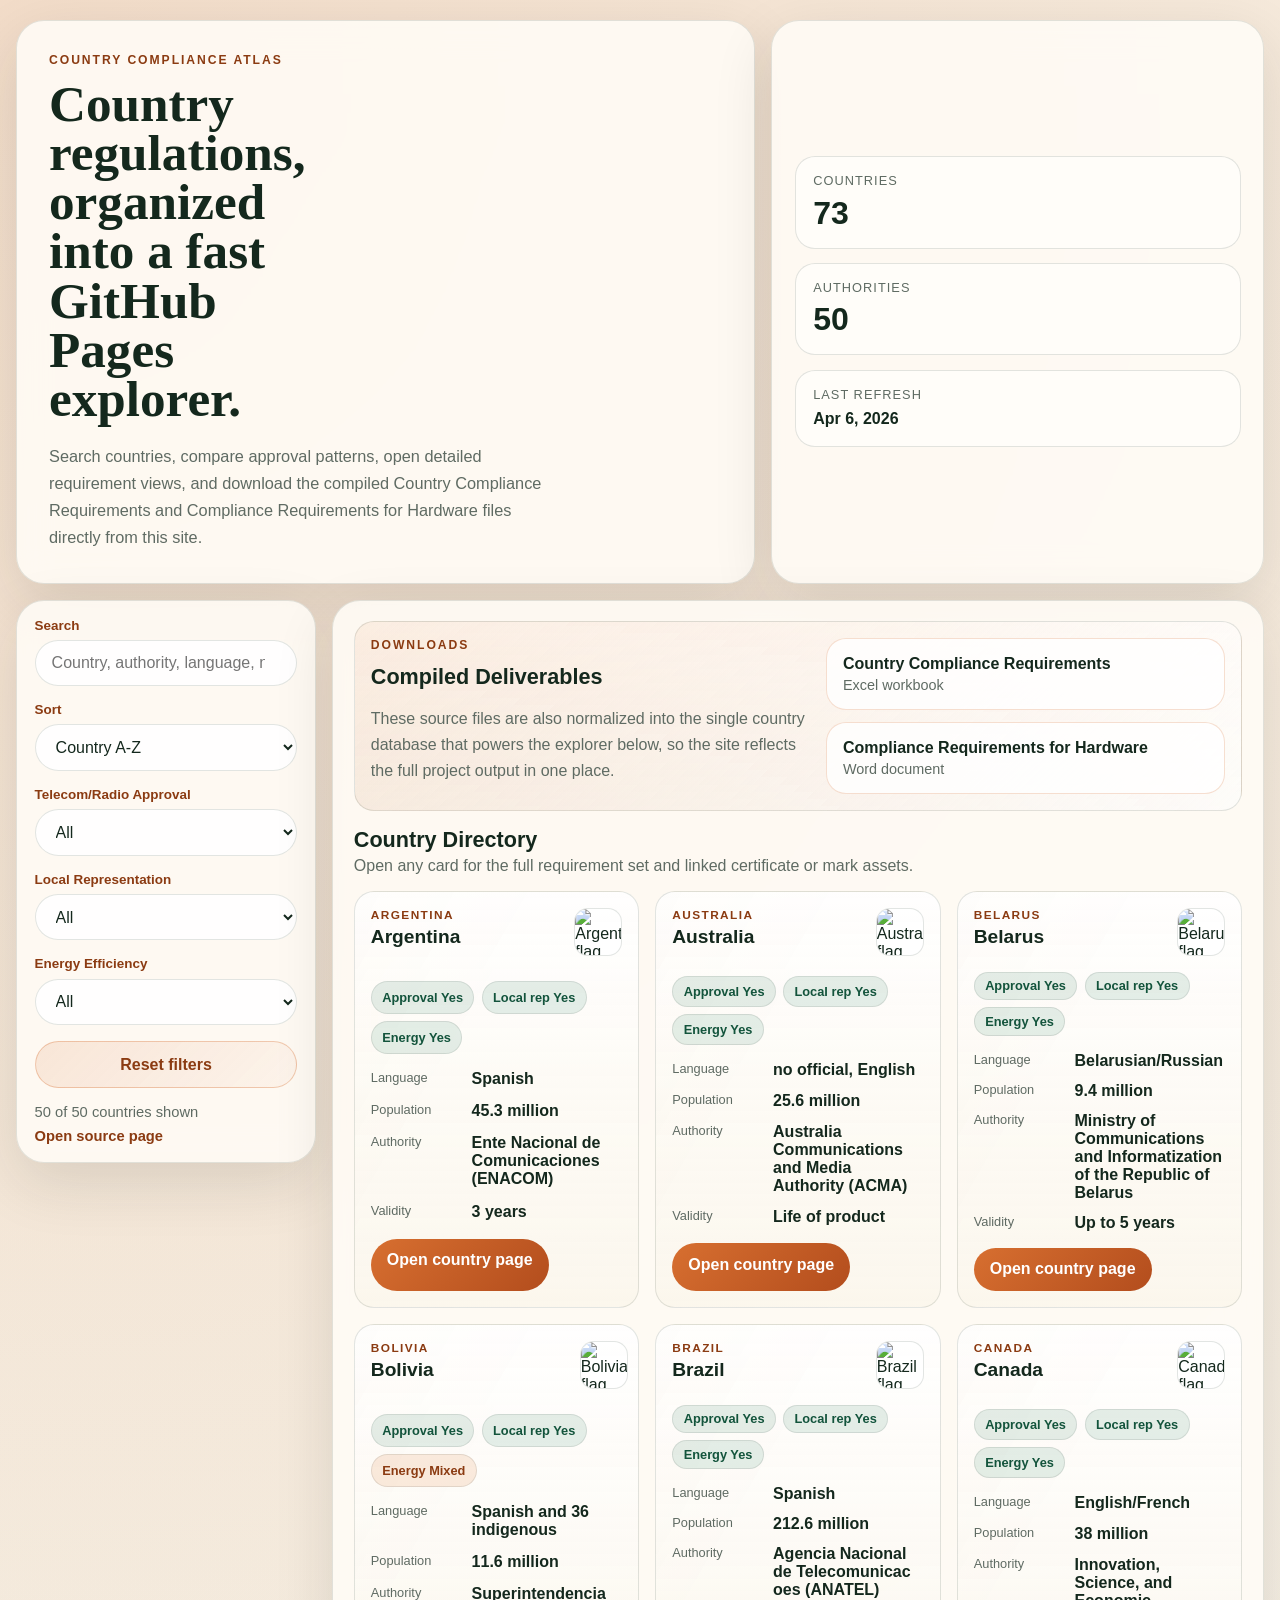
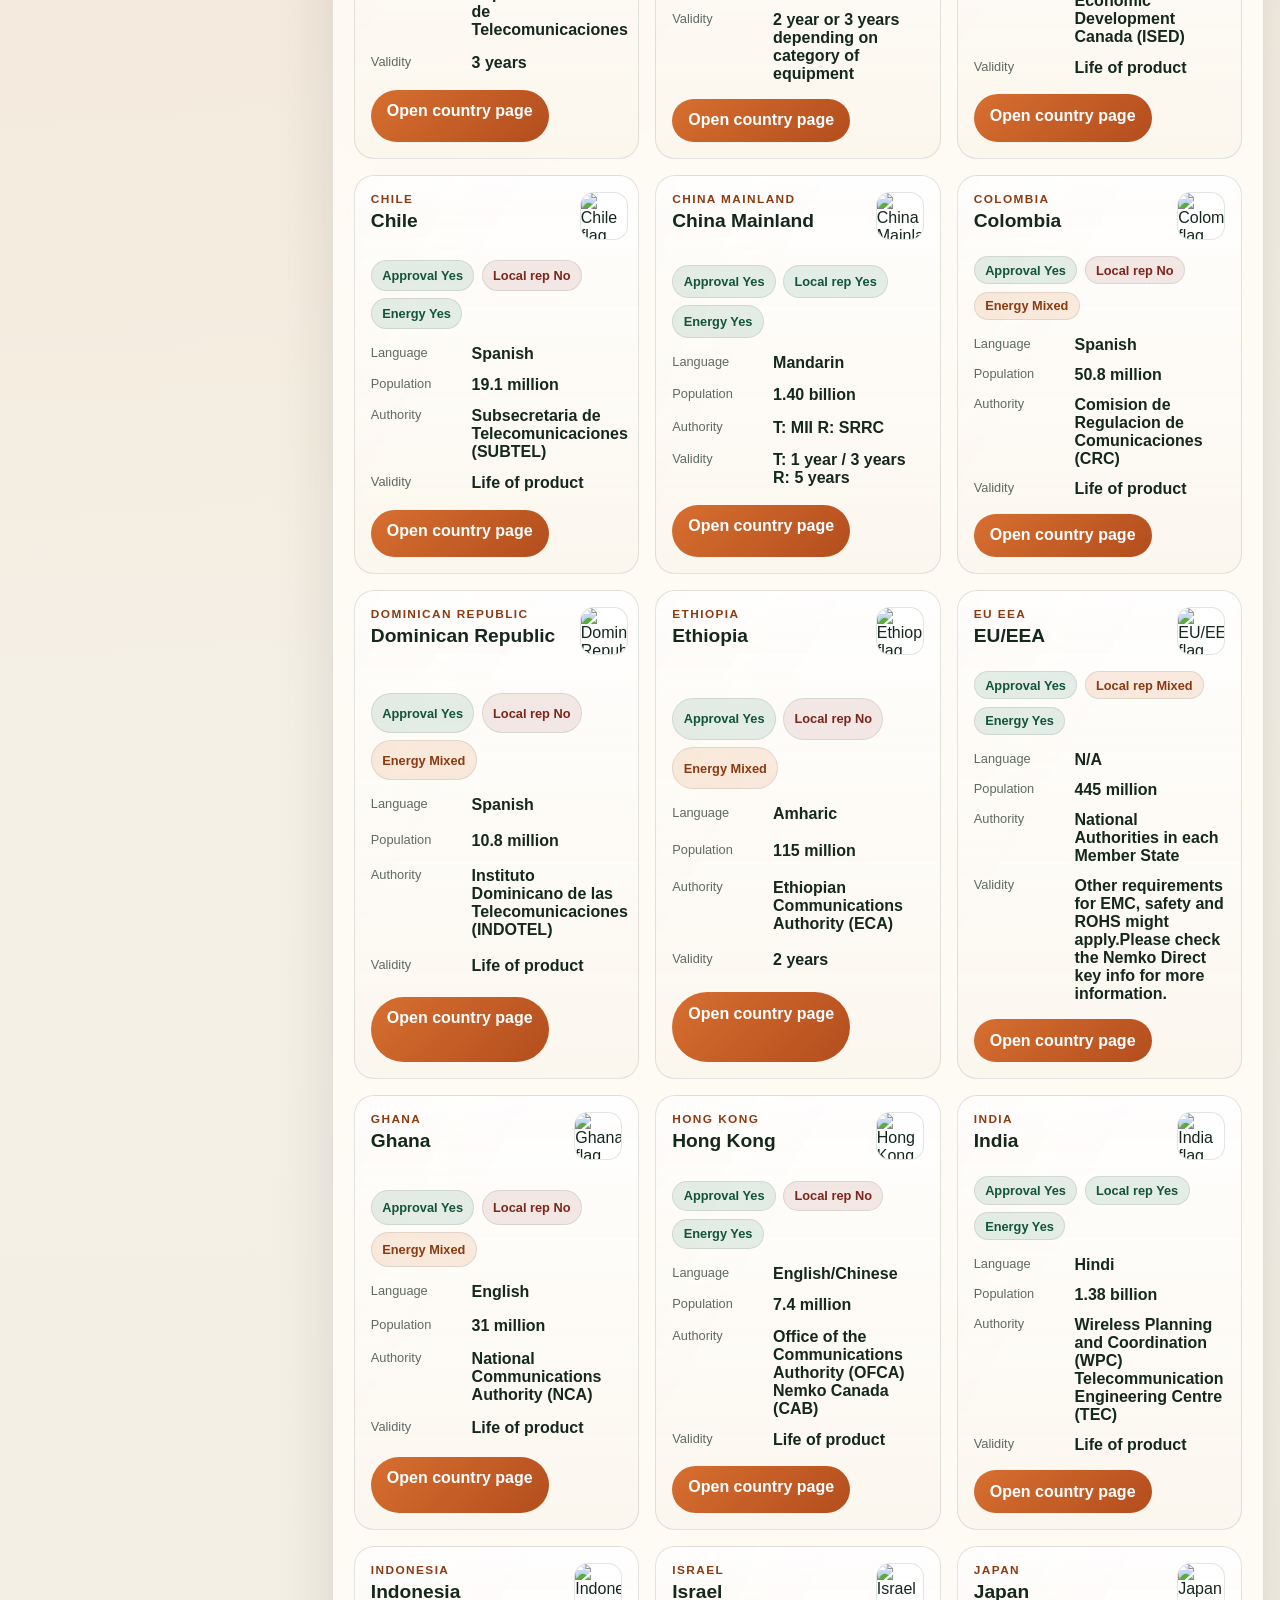
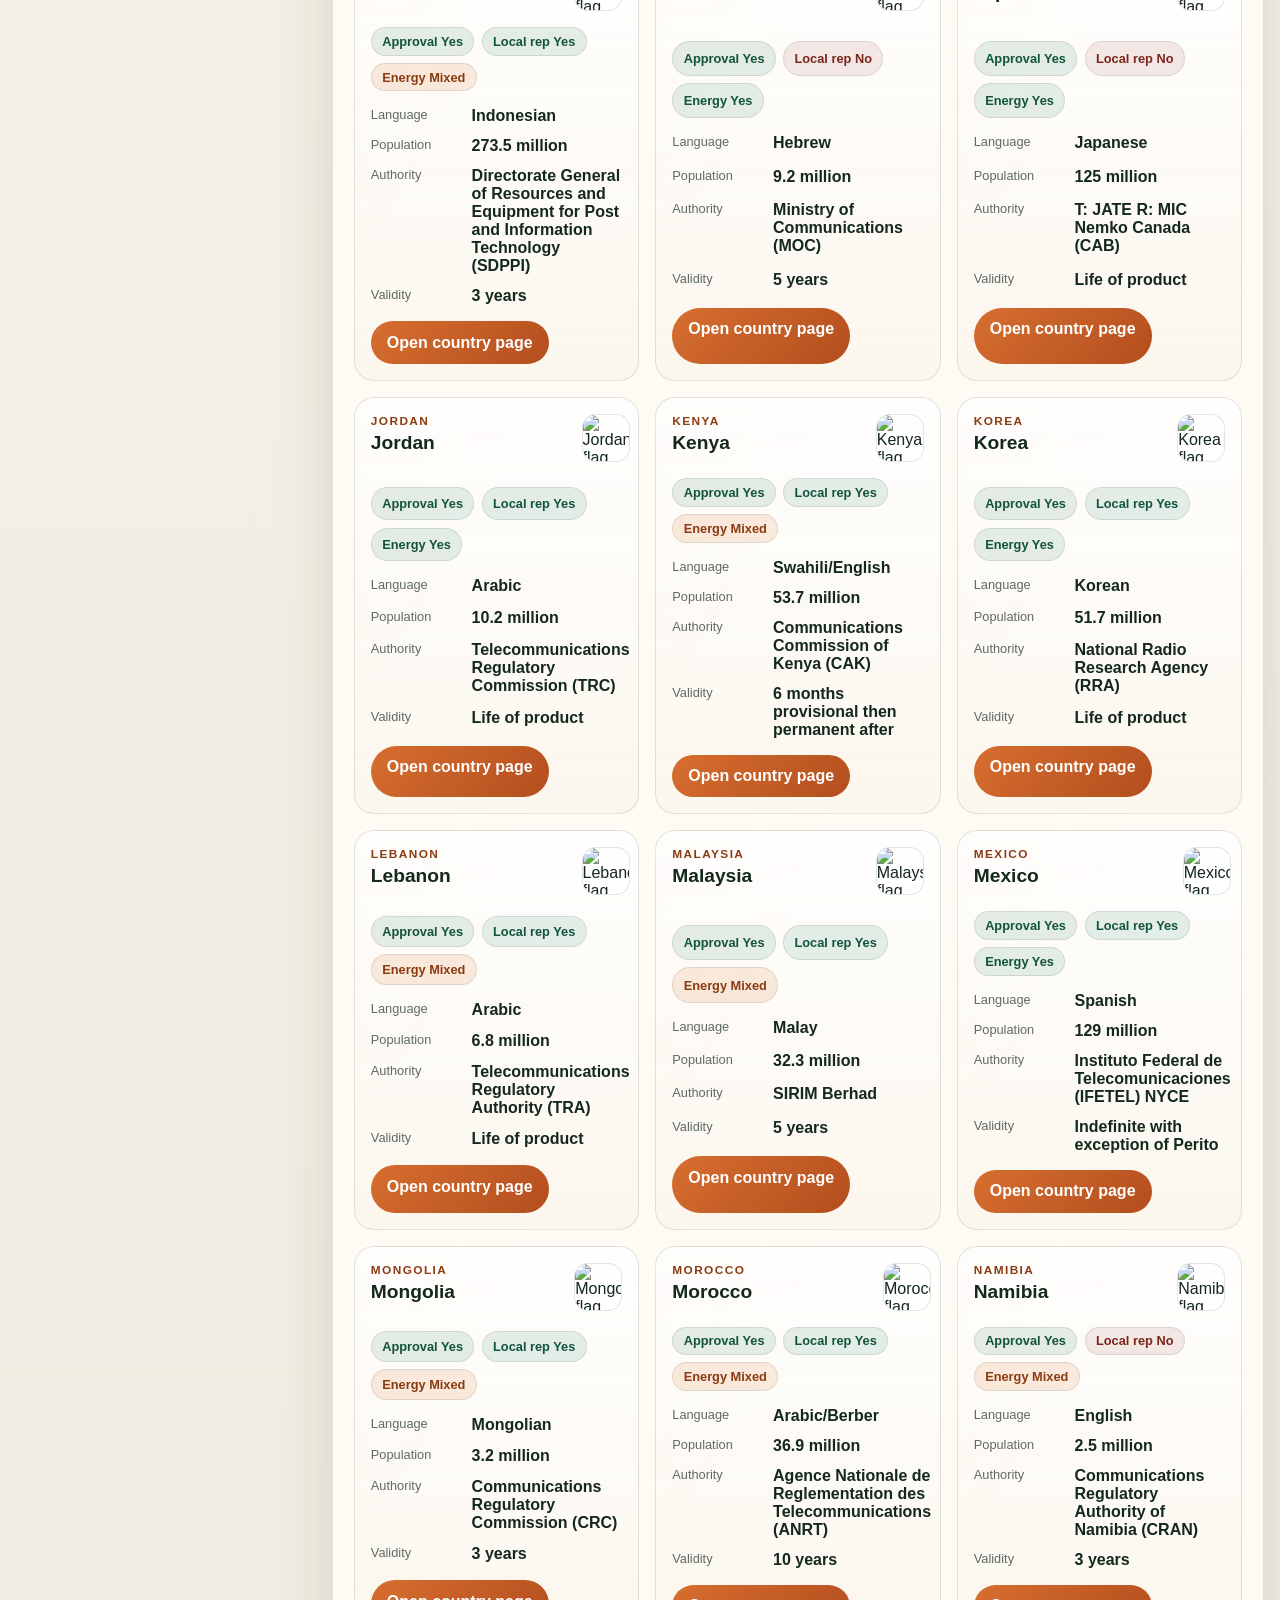
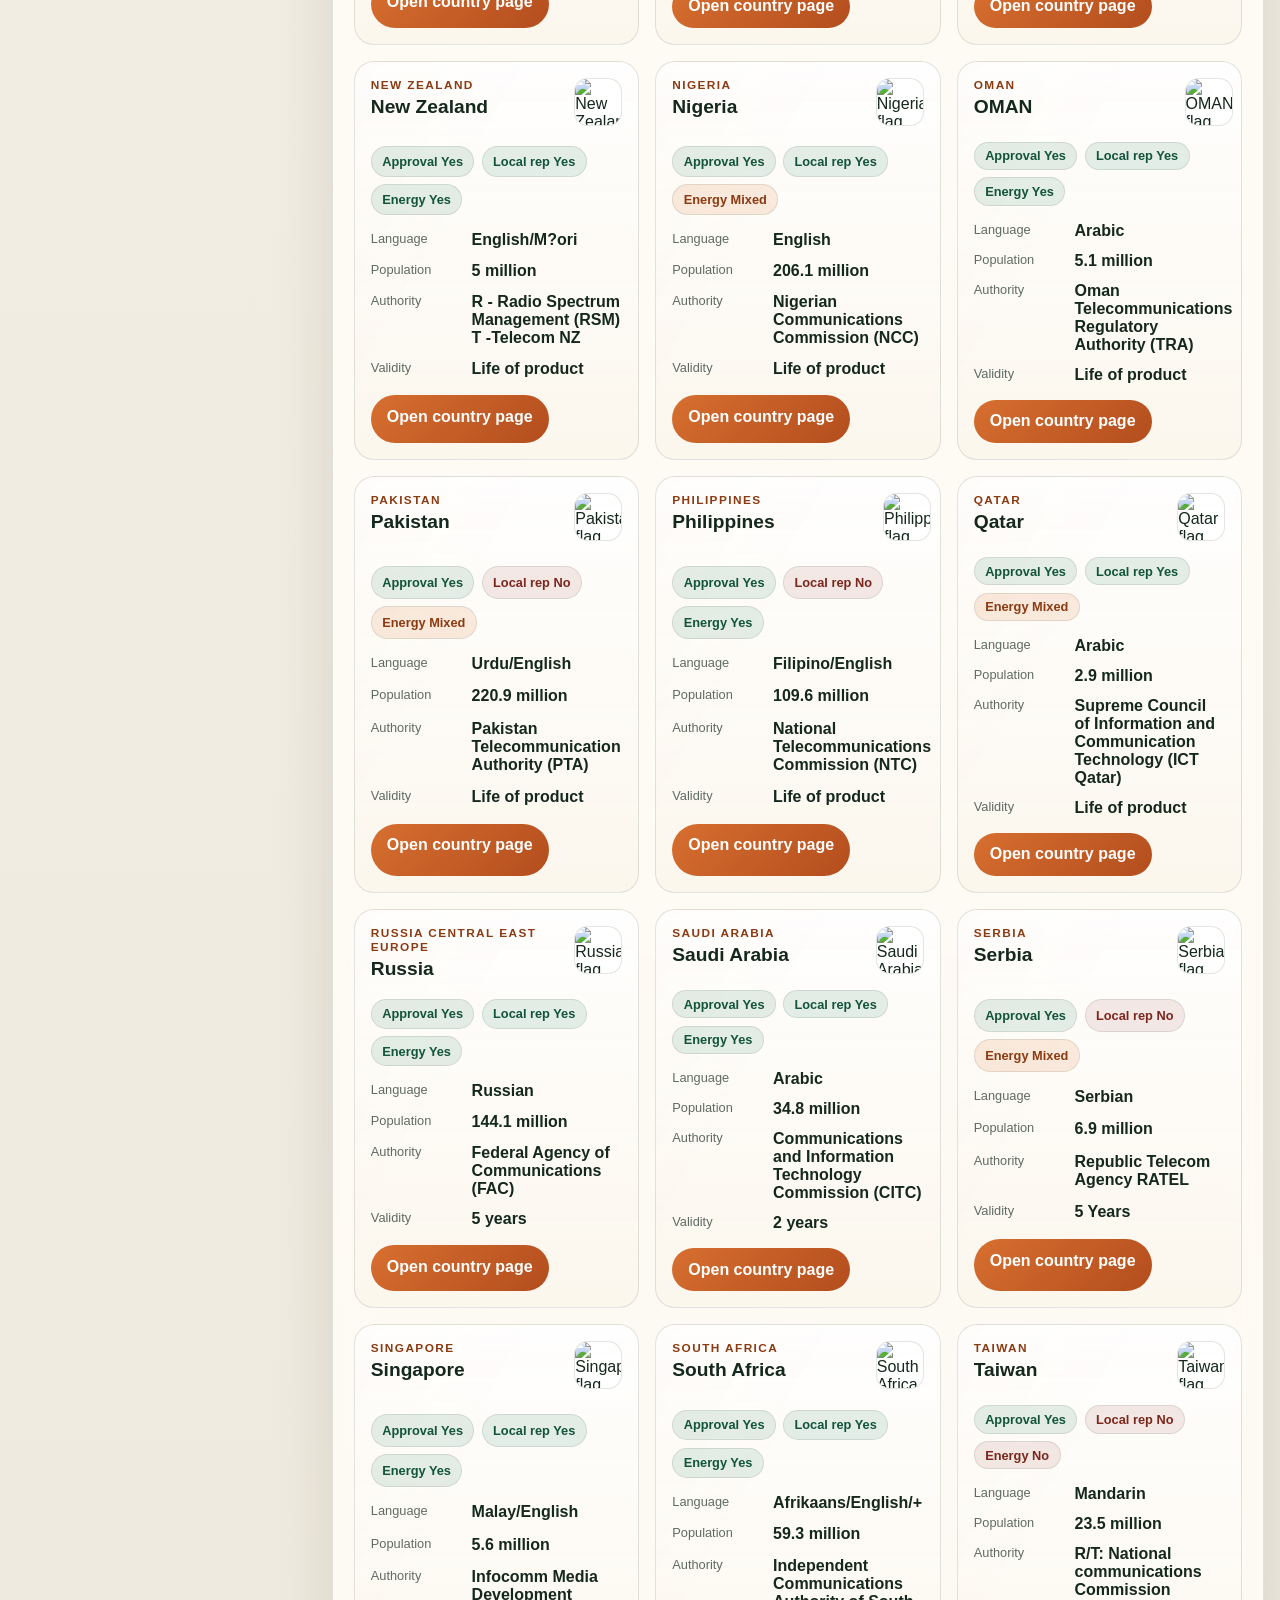
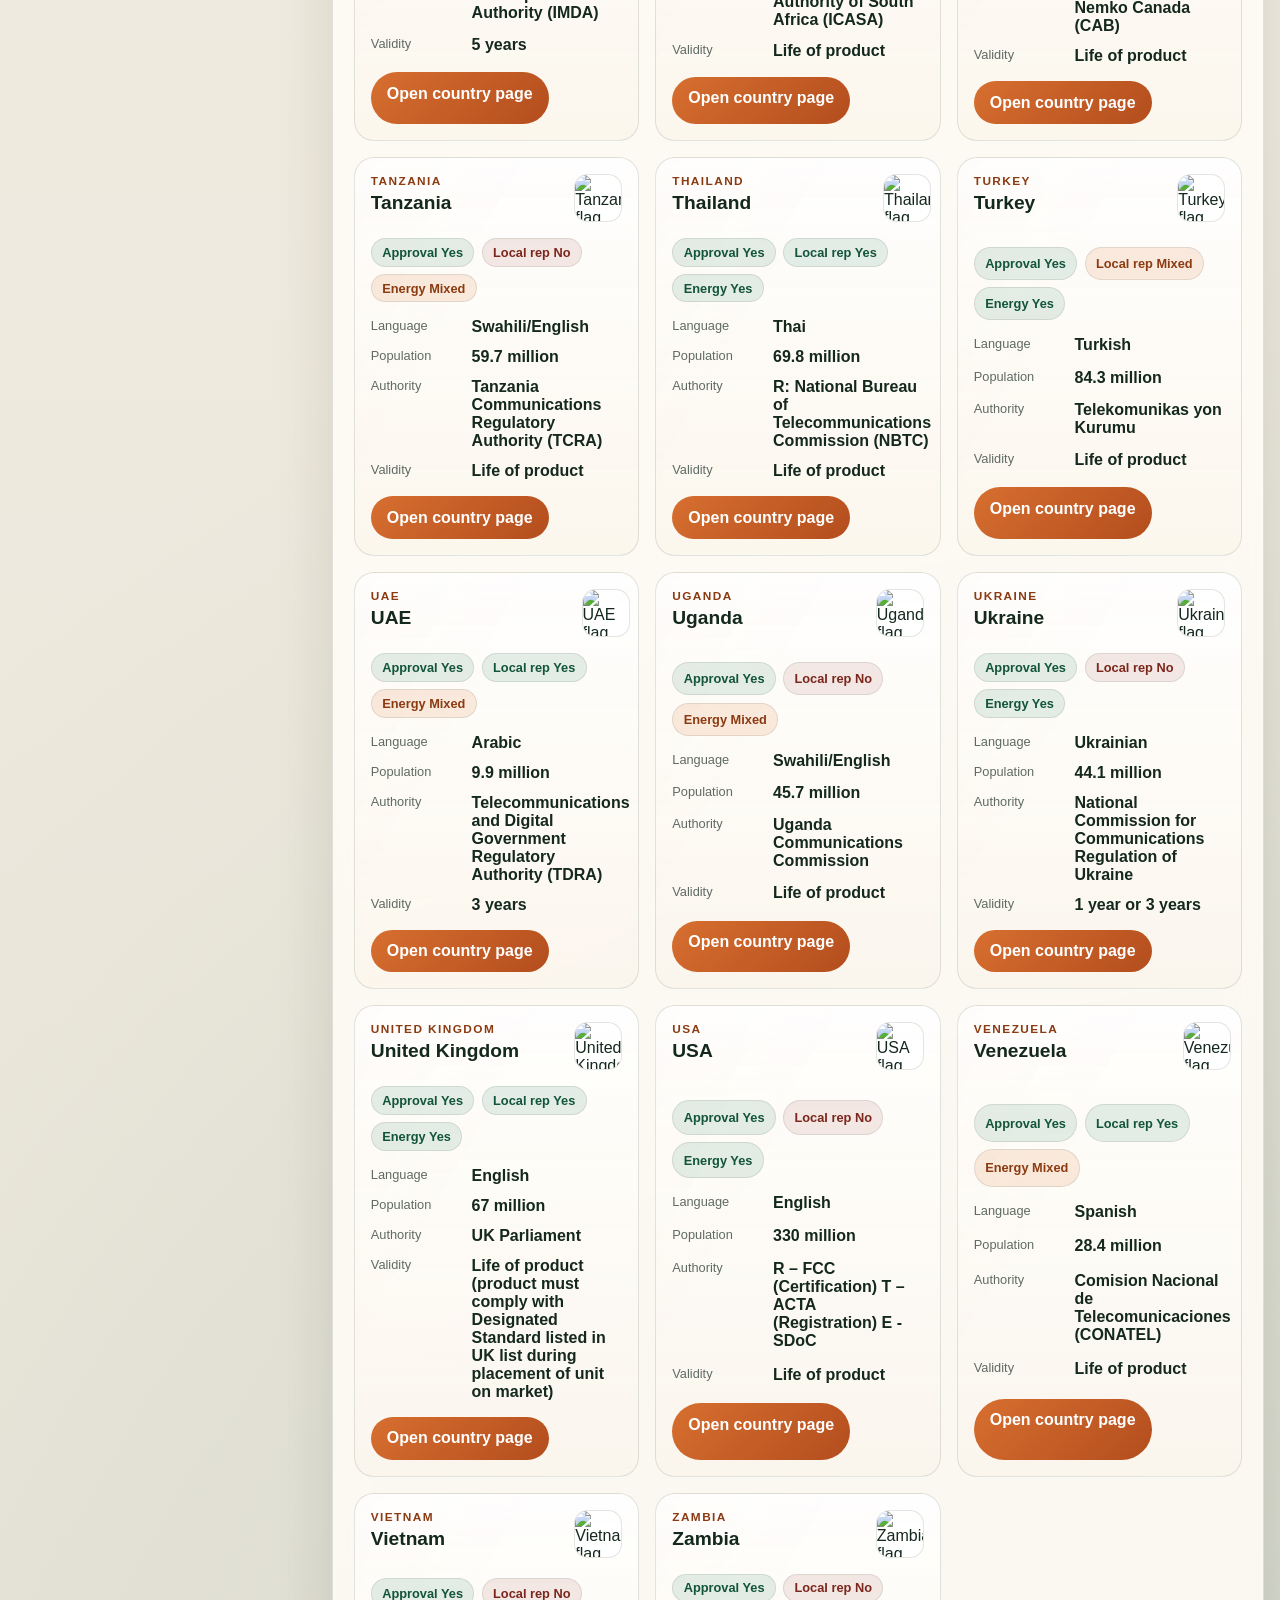
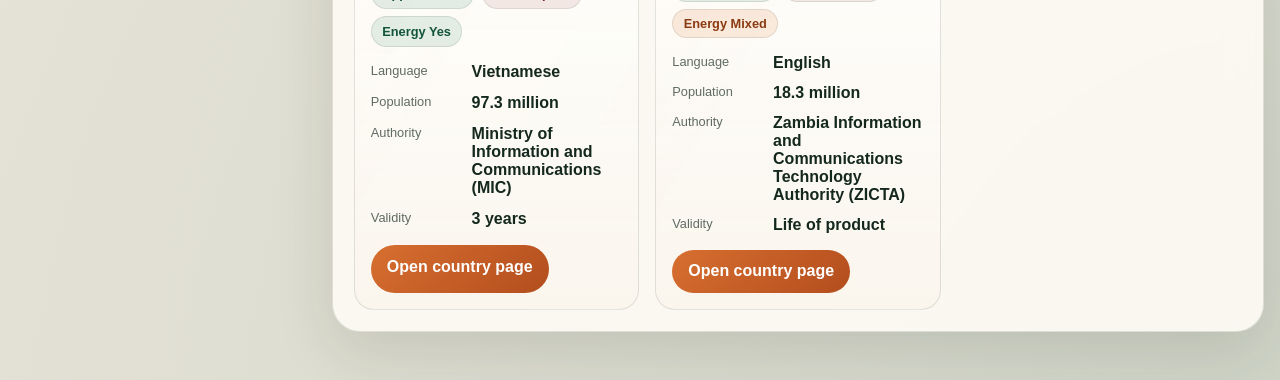
==== docs/index.html @ 11593a41 "embed country database for static pages" ====
<!doctype html>
<html lang="en">
  <head>
    <meta charset="utf-8">
    <meta name="viewport" content="width=device-width, initial-scale=1">
    <title>Country Compliance Atlas</title>
    <meta
      name="description"
      content="Browse country-by-country market access requirements from the Nemko global market compliance guide."
    >
    <link rel="stylesheet" href="./styles.css">
  </head>
  <body>
    <div class="page-shell">
      <header class="hero">
        <div class="hero-copy">
          <p class="eyebrow">Country Compliance Atlas</p>
          <h1>Country regulations, organized into a fast GitHub Pages explorer.</h1>
          <p class="lede">
            Search countries, compare approval patterns, open detailed requirement views, and
            download the compiled Country Compliance Requirements and Compliance Requirements for
            Hardware files directly from this site.
          </p>
        </div>
        <div class="hero-stats" id="hero-stats">
          <div class="stat-card">
            <span class="stat-label">Countries</span>
            <strong class="stat-value" id="stat-countries">0</strong>
          </div>
          <div class="stat-card">
            <span class="stat-label">Authorities</span>
            <strong class="stat-value" id="stat-authorities">0</strong>
          </div>
          <div class="stat-card">
            <span class="stat-label">Last Refresh</span>
            <strong class="stat-value stat-value-small" id="stat-refresh">Loading</strong>
          </div>
        </div>
      </header>

      <main class="layout">
        <aside class="control-panel">
          <section class="panel-block">
            <label class="field-label" for="search-input">Search</label>
            <input id="search-input" type="search" placeholder="Country, authority, language, notes">
          </section>

          <section class="panel-block">
            <label class="field-label" for="sort-select">Sort</label>
            <select id="sort-select">
              <option value="country">Country A-Z</option>
              <option value="population">Population</option>
              <option value="authority">Authority</option>
            </select>
          </section>

          <section class="panel-block">
            <label class="field-label" for="filter-compliance">Telecom/Radio Approval</label>
            <select id="filter-compliance">
              <option value="">All</option>
              <option value="yes">Requires approval</option>
              <option value="no">No approval</option>
              <option value="unknown">Unknown / mixed</option>
            </select>
          </section>

          <section class="panel-block">
            <label class="field-label" for="filter-local-rep">Local Representation</label>
            <select id="filter-local-rep">
              <option value="">All</option>
              <option value="yes">Required</option>
              <option value="no">Not required</option>
              <option value="unknown">Unknown / mixed</option>
            </select>
          </section>

          <section class="panel-block">
            <label class="field-label" for="filter-energy">Energy Efficiency</label>
            <select id="filter-energy">
              <option value="">All</option>
              <option value="yes">Has requirements</option>
              <option value="no">No requirements</option>
              <option value="unknown">Unknown / mixed</option>
            </select>
          </section>

          <section class="panel-block">
            <button id="clear-filters" class="ghost-button" type="button">Reset filters</button>
          </section>

          <section class="panel-block source-block">
            <p id="result-count">Loading data...</p>
            <a
              id="source-link"
              href="https://www.nemko.com/services/global-market-access/select-by-country"
              target="_blank"
              rel="noreferrer"
            >Open source page</a>
          </section>
        </aside>

        <section class="content-panel">
          <section class="downloads-panel">
            <div>
              <p class="eyebrow">Downloads</p>
              <h2>Compiled Deliverables</h2>
              <p>
                These source files are also normalized into the single country database that powers
                the explorer below, so the site reflects the full project output in one place.
              </p>
            </div>
            <div class="download-actions">
              <a class="download-card" href="./downloads/Country%20Compliance%20Requirements.xlsx">
                <strong>Country Compliance Requirements</strong>
                <span>Excel workbook</span>
              </a>
              <a class="download-card" href="./downloads/Compliance%20Requirements%20for%20Hardware.docx">
                <strong>Compliance Requirements for Hardware</strong>
                <span>Word document</span>
              </a>
            </div>
          </section>

          <div class="toolbar">
            <div class="toolbar-copy">
              <h2>Country Directory</h2>
              <p>Open any card for the full requirement set and linked certificate or mark assets.</p>
            </div>
          </div>

          <div class="card-grid" id="card-grid"></div>
        </section>
      </main>
    </div>

    <template id="country-card-template">
      <article class="country-card">
        <div class="card-header">
          <div>
            <p class="card-kicker"></p>
            <h3 class="card-title"></h3>
          </div>
          <img class="flag-image" alt="">
        </div>
        <div class="chip-row"></div>
        <dl class="card-metadata">
          <div>
            <dt>Language</dt>
            <dd data-field="national_language"></dd>
          </div>
          <div>
            <dt>Population</dt>
            <dd data-field="population"></dd>
          </div>
          <div>
            <dt>Authority</dt>
            <dd data-field="regulatory_authority"></dd>
          </div>
          <div>
            <dt>Validity</dt>
            <dd data-field="approval_validity"></dd>
          </div>
        </dl>
        <a class="card-action" href="#">Open country page</a>
      </article>
    </template>

    <script src="./data/country_compliance_database.js"></script>
    <script src="./app.js" defer></script>
  </body>
</html>
---- docs/styles.css ----
:root {
  --bg: #f2efe7;
  --paper: rgba(255, 252, 246, 0.88);
  --ink: #14281d;
  --muted: #5f6b63;
  --accent: #d76f30;
  --accent-deep: #8b3b12;
  --accent-soft: #f2c39f;
  --line: rgba(20, 40, 29, 0.12);
  --shadow: 0 20px 60px rgba(34, 33, 27, 0.12);
  --radius-xl: 28px;
  --radius-lg: 20px;
  --radius-md: 14px;
  --max-width: 1280px;
  --sans: "Segoe UI", "Aptos", "Helvetica Neue", sans-serif;
  --serif: "Georgia", "Iowan Old Style", serif;
}

* {
  box-sizing: border-box;
}

html {
  scroll-behavior: smooth;
}

body {
  margin: 0;
  min-height: 100vh;
  color: var(--ink);
  font-family: var(--sans);
  background:
    radial-gradient(circle at top left, rgba(215, 111, 48, 0.18), transparent 28%),
    radial-gradient(circle at bottom right, rgba(53, 110, 92, 0.16), transparent 22%),
    linear-gradient(180deg, #f8f4ea 0%, #ece7db 100%);
}

button,
input,
select {
  font: inherit;
}

.page-shell {
  width: min(calc(100% - 2rem), var(--max-width));
  margin: 0 auto;
  padding: 1.25rem 0 3rem;
}

.hero {
  display: grid;
  grid-template-columns: 1.5fr 1fr;
  gap: 1rem;
  margin-bottom: 1rem;
}

.hero-copy,
.hero-stats,
.control-panel,
.content-panel,
.details-shell {
  border: 1px solid var(--line);
  border-radius: var(--radius-xl);
  background: var(--paper);
  box-shadow: var(--shadow);
  backdrop-filter: blur(16px);
}

.hero-copy {
  padding: 2rem;
}

.eyebrow {
  margin: 0 0 0.75rem;
  text-transform: uppercase;
  letter-spacing: 0.16em;
  font-size: 0.76rem;
  color: var(--accent-deep);
  font-weight: 700;
}

.hero h1 {
  margin: 0;
  font-family: var(--serif);
  font-size: clamp(2.2rem, 4vw, 4.5rem);
  line-height: 0.96;
  max-width: 10ch;
}

.lede {
  margin: 1.25rem 0 0;
  max-width: 56ch;
  color: var(--muted);
  font-size: 1.02rem;
  line-height: 1.65;
}

.hero-stats {
  padding: 1.4rem;
  display: grid;
  gap: 0.9rem;
  align-content: center;
}

.stat-card {
  border: 1px solid var(--line);
  border-radius: var(--radius-lg);
  padding: 1rem 1.1rem;
  background: rgba(255, 255, 255, 0.55);
}

.stat-label {
  display: block;
  color: var(--muted);
  font-size: 0.8rem;
  text-transform: uppercase;
  letter-spacing: 0.08em;
}

.stat-value {
  display: block;
  margin-top: 0.4rem;
  font-size: 2rem;
  font-weight: 700;
}

.stat-value-small {
  font-size: 1rem;
  line-height: 1.4;
}

.layout {
  display: grid;
  grid-template-columns: 300px 1fr;
  gap: 1rem;
}

.control-panel {
  padding: 1.1rem;
  position: sticky;
  top: 1rem;
  height: fit-content;
}

.panel-block + .panel-block {
  margin-top: 1rem;
}

.field-label {
  display: block;
  margin-bottom: 0.45rem;
  font-size: 0.84rem;
  font-weight: 700;
  color: var(--accent-deep);
}

input,
select {
  width: 100%;
  border: 1px solid var(--line);
  border-radius: 999px;
  padding: 0.8rem 1rem;
  background: rgba(255, 255, 255, 0.86);
  color: var(--ink);
}

input:focus,
select:focus,
.card-action:focus,
.ghost-button:focus,
.close-button:focus {
  outline: 2px solid rgba(215, 111, 48, 0.4);
  outline-offset: 2px;
}

.ghost-button,
.card-action,
.asset-link,
.source-block a {
  transition: transform 140ms ease, background-color 140ms ease, border-color 140ms ease;
}

.ghost-button {
  width: 100%;
  border: 1px solid rgba(215, 111, 48, 0.32);
  border-radius: 999px;
  padding: 0.85rem 1rem;
  background: linear-gradient(135deg, rgba(215, 111, 48, 0.14), rgba(215, 111, 48, 0.04));
  color: var(--accent-deep);
  cursor: pointer;
  font-weight: 700;
}

.ghost-button:hover,
.card-action:hover,
.asset-link:hover,
.source-block a:hover,
.close-button:hover {
  transform: translateY(-1px);
}

.source-block {
  color: var(--muted);
  font-size: 0.92rem;
}

.source-block p {
  margin: 0 0 0.5rem;
}

.source-block a {
  color: var(--accent-deep);
  text-decoration: none;
  font-weight: 700;
}

.content-panel {
  padding: 1.3rem;
}

.downloads-panel {
  display: grid;
  grid-template-columns: 1.1fr 1fr;
  gap: 1rem;
  margin-bottom: 1rem;
  padding: 1rem;
  border: 1px solid var(--line);
  border-radius: var(--radius-lg);
  background:
    linear-gradient(135deg, rgba(215, 111, 48, 0.1), rgba(255, 255, 255, 0.72)),
    linear-gradient(180deg, rgba(255, 251, 245, 0.92), rgba(247, 242, 233, 0.82));
}

.downloads-panel h2 {
  margin: 0;
  font-size: 1.35rem;
}

.downloads-panel p:last-child {
  margin-bottom: 0;
  color: var(--muted);
  line-height: 1.6;
}

.download-actions {
  display: grid;
  gap: 0.8rem;
}

.download-card {
  display: grid;
  gap: 0.2rem;
  padding: 1rem;
  border: 1px solid rgba(215, 111, 48, 0.22);
  border-radius: var(--radius-lg);
  background: rgba(255, 255, 255, 0.82);
  color: var(--ink);
  text-decoration: none;
  transition: transform 140ms ease, border-color 140ms ease, box-shadow 140ms ease;
}

.download-card strong {
  font-size: 1rem;
}

.download-card span {
  color: var(--muted);
  font-size: 0.9rem;
}

.download-card:hover {
  transform: translateY(-1px);
  border-color: rgba(215, 111, 48, 0.5);
  box-shadow: 0 10px 24px rgba(34, 33, 27, 0.08);
}

.toolbar {
  display: flex;
  justify-content: space-between;
  align-items: end;
  gap: 1rem;
  margin-bottom: 1rem;
}

.toolbar h2 {
  margin: 0;
  font-size: 1.35rem;
}

.toolbar p {
  margin: 0.25rem 0 0;
  color: var(--muted);
}

.card-grid {
  display: grid;
  grid-template-columns: repeat(auto-fit, minmax(250px, 1fr));
  gap: 1rem;
}

.country-card {
  display: grid;
  gap: 1rem;
  padding: 1rem;
  border-radius: var(--radius-lg);
  border: 1px solid var(--line);
  background:
    linear-gradient(180deg, rgba(255, 255, 255, 0.86), rgba(250, 245, 235, 0.72)),
    linear-gradient(120deg, rgba(215, 111, 48, 0.08), transparent 40%);
}

.card-header {
  display: flex;
  justify-content: space-between;
  gap: 1rem;
  align-items: start;
}

.card-kicker {
  margin: 0 0 0.25rem;
  font-size: 0.74rem;
  text-transform: uppercase;
  letter-spacing: 0.12em;
  color: var(--accent-deep);
  font-weight: 700;
}

.card-title {
  margin: 0;
  font-size: 1.2rem;
}

.flag-image {
  width: 48px;
  height: 48px;
  object-fit: cover;
  border-radius: 14px;
  border: 1px solid var(--line);
  background: rgba(255, 255, 255, 0.9);
}

.chip-row {
  display: flex;
  flex-wrap: wrap;
  gap: 0.45rem;
}

.chip {
  display: inline-flex;
  align-items: center;
  padding: 0.36rem 0.65rem;
  border-radius: 999px;
  font-size: 0.8rem;
  font-weight: 700;
  border: 1px solid rgba(20, 40, 29, 0.1);
}

.chip-yes {
  background: rgba(38, 126, 90, 0.12);
  color: #13543c;
}

.chip-no {
  background: rgba(142, 45, 35, 0.1);
  color: #7c271d;
}

.chip-mixed {
  background: rgba(215, 111, 48, 0.14);
  color: var(--accent-deep);
}

.card-metadata {
  display: grid;
  gap: 0.75rem;
  margin: 0;
}

.card-metadata div {
  display: grid;
  grid-template-columns: 92px 1fr;
  gap: 0.55rem;
}

.card-metadata dt {
  color: var(--muted);
  font-size: 0.8rem;
}

.card-metadata dd {
  margin: 0;
  font-weight: 600;
}

.card-action,
.asset-link,
.close-button {
  border: 0;
  border-radius: 999px;
  cursor: pointer;
}

.card-action,
.asset-link {
  justify-self: start;
  padding: 0.78rem 1rem;
  background: linear-gradient(135deg, var(--accent) 0%, #b34d1d 100%);
  color: white;
  text-decoration: none;
  font-weight: 700;
}

.empty-state {
  padding: 2rem;
  border: 1px dashed var(--line);
  border-radius: var(--radius-lg);
  color: var(--muted);
  text-align: center;
}

.inline-details {
  margin-top: 1rem;
}

.inline-details[hidden] {
  display: none;
}

.details-shell {
  width: 100%;
  padding: 1.2rem;
}

.close-button {
  position: sticky;
  top: 0;
  margin-left: auto;
  display: block;
  padding: 0.7rem 1rem;
  background: rgba(20, 40, 29, 0.08);
  color: var(--ink);
}

.detail-hero {
  display: flex;
  justify-content: space-between;
  gap: 1rem;
  align-items: start;
  margin-bottom: 1rem;
}

.detail-hero h3 {
  margin: 0.15rem 0 0;
  font-family: var(--serif);
  font-size: clamp(1.8rem, 3vw, 2.8rem);
}

.detail-grid {
  display: grid;
  grid-template-columns: repeat(2, minmax(0, 1fr));
  gap: 1rem;
}

.detail-section {
  padding: 1rem;
  border-radius: var(--radius-lg);
  border: 1px solid var(--line);
  background: rgba(255, 255, 255, 0.64);
}

.detail-section h4 {
  margin: 0 0 0.9rem;
  color: var(--accent-deep);
}

.detail-section h5 {
  margin: 0;
  font-size: 1rem;
}

.detail-list {
  display: grid;
  gap: 0.8rem;
}

.detail-item dt {
  margin-bottom: 0.2rem;
  color: var(--muted);
  font-size: 0.84rem;
}

.detail-item dd {
  margin: 0;
  font-weight: 600;
  line-height: 1.45;
}

.asset-links {
  display: flex;
  flex-wrap: wrap;
  gap: 0.6rem;
}

.data-table-wrap {
  margin-top: 1rem;
  overflow-x: auto;
}

.detail-table {
  width: 100%;
  border-collapse: collapse;
  min-width: 820px;
}

.detail-table th,
.detail-table td {
  padding: 0.8rem 0.7rem;
  text-align: left;
  vertical-align: top;
  border-top: 1px solid var(--line);
}

.detail-table th {
  font-size: 0.78rem;
  text-transform: uppercase;
  letter-spacing: 0.08em;
  color: var(--muted);
  background: rgba(20, 40, 29, 0.03);
}

.table-subline,
.table-note {
  color: var(--muted);
  font-size: 0.85rem;
  line-height: 1.45;
}

.table-subline {
  margin-top: 0.25rem;
}

.handbook-stack {
  display: grid;
  gap: 1rem;
}

.handbook-unit {
  padding: 0.9rem;
  border: 1px solid var(--line);
  border-radius: var(--radius-md);
  background: rgba(255, 255, 255, 0.58);
}

.handbook-header {
  display: flex;
  justify-content: space-between;
  gap: 0.8rem;
  align-items: center;
}

.timeline-pill {
  display: inline-flex;
  align-items: center;
  padding: 0.35rem 0.7rem;
  border-radius: 999px;
  background: rgba(215, 111, 48, 0.12);
  color: var(--accent-deep);
  font-weight: 700;
  font-size: 0.82rem;
}

@media (max-width: 980px) {
  .hero,
  .layout,
  .detail-grid,
  .downloads-panel {
    grid-template-columns: 1fr;
  }

  .control-panel {
    position: static;
  }
}

@media (prefers-reduced-motion: no-preference) {
  .hero-copy,
  .hero-stats,
  .control-panel,
  .content-panel,
  .country-card {
    animation: rise-in 440ms ease both;
  }

  .country-card:nth-child(2n) {
    animation-delay: 60ms;
  }

  .country-card:nth-child(3n) {
    animation-delay: 120ms;
  }
}

@keyframes rise-in {
  from {
    opacity: 0;
    transform: translateY(12px);
  }

  to {
    opacity: 1;
    transform: translateY(0);
  }
}
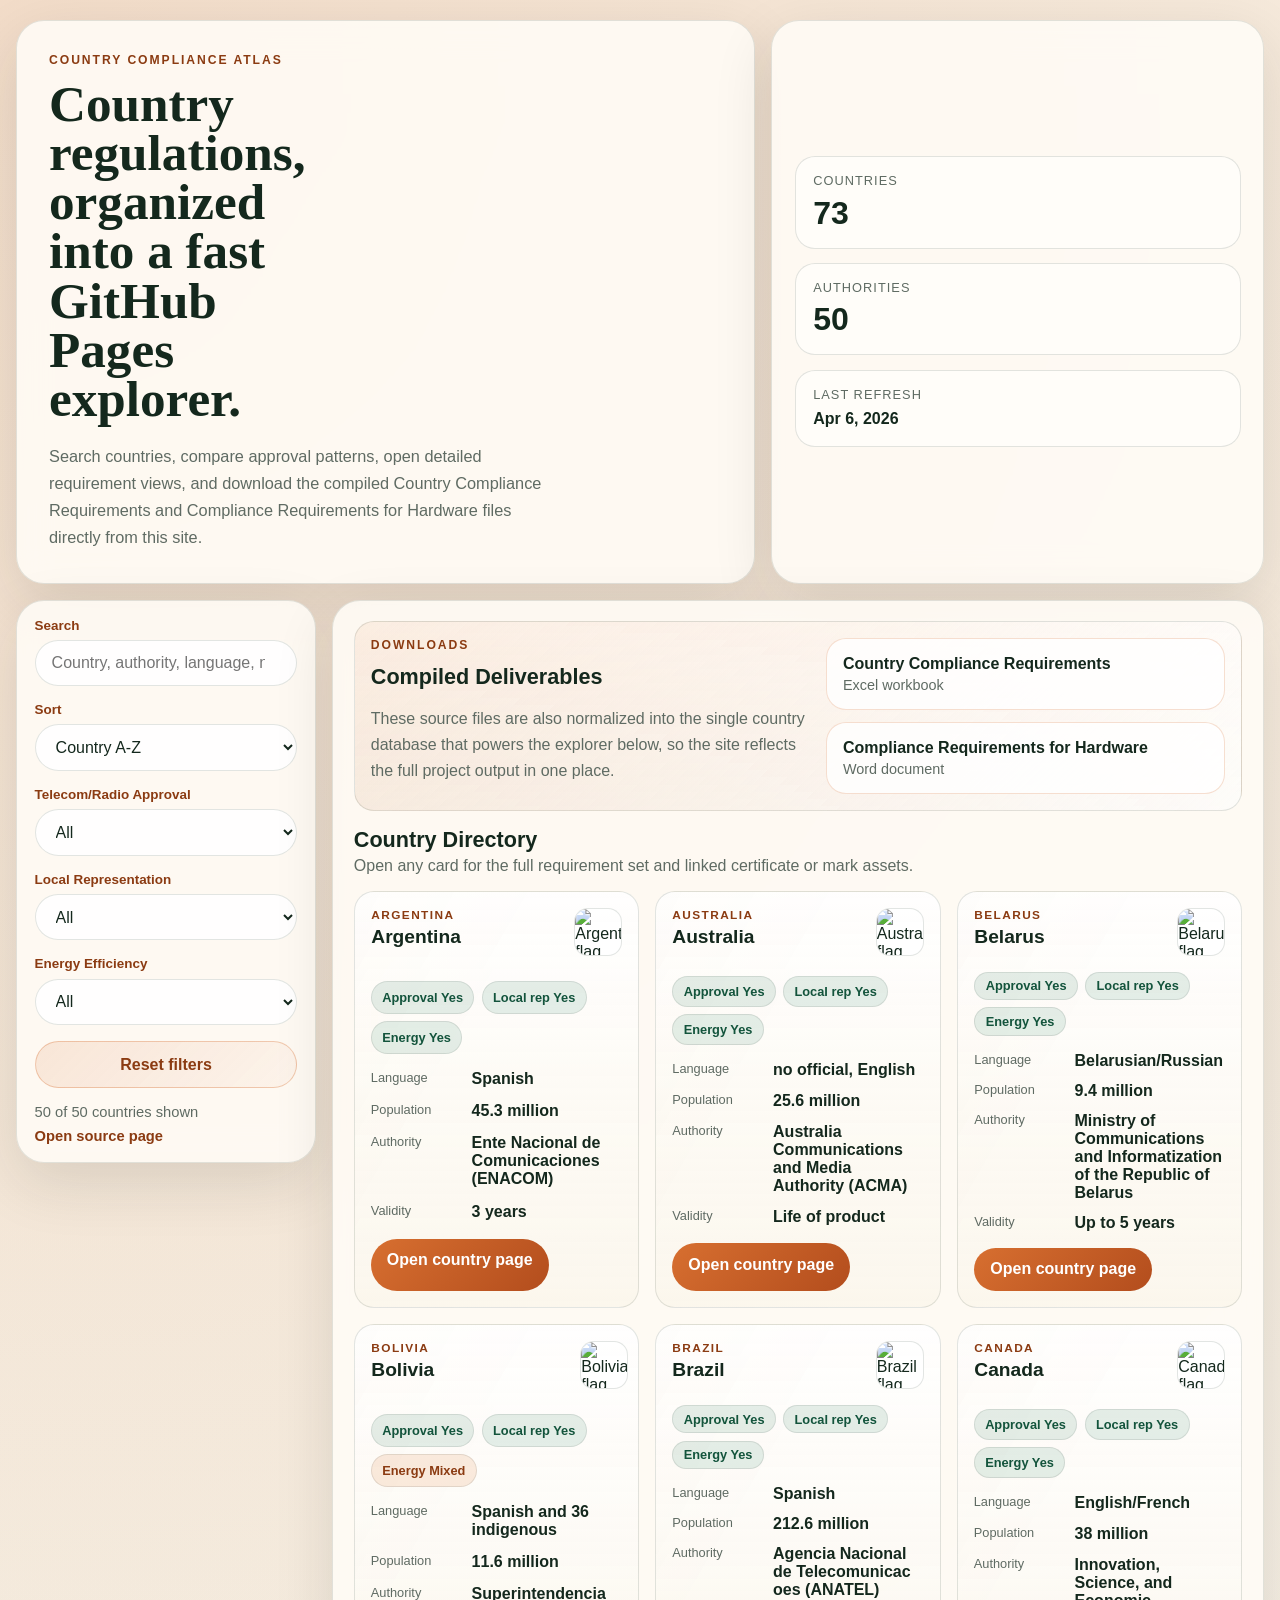
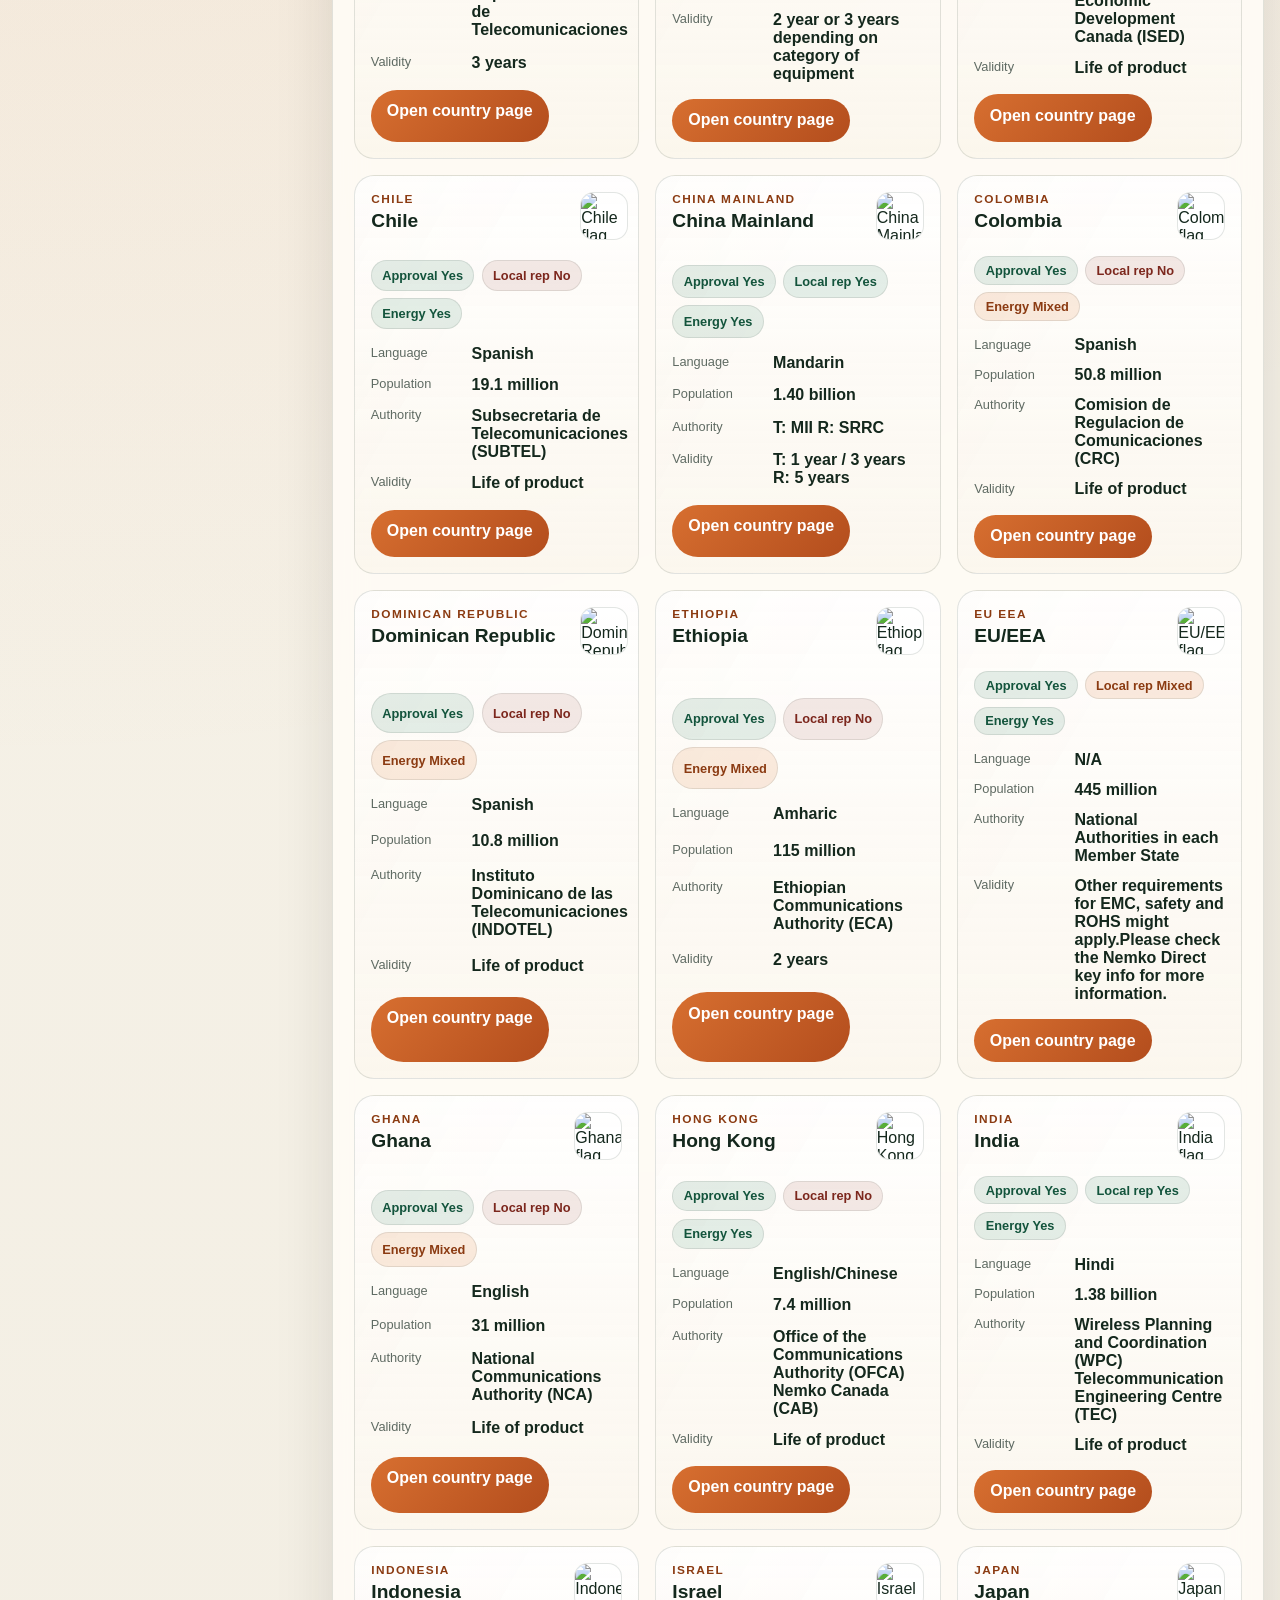
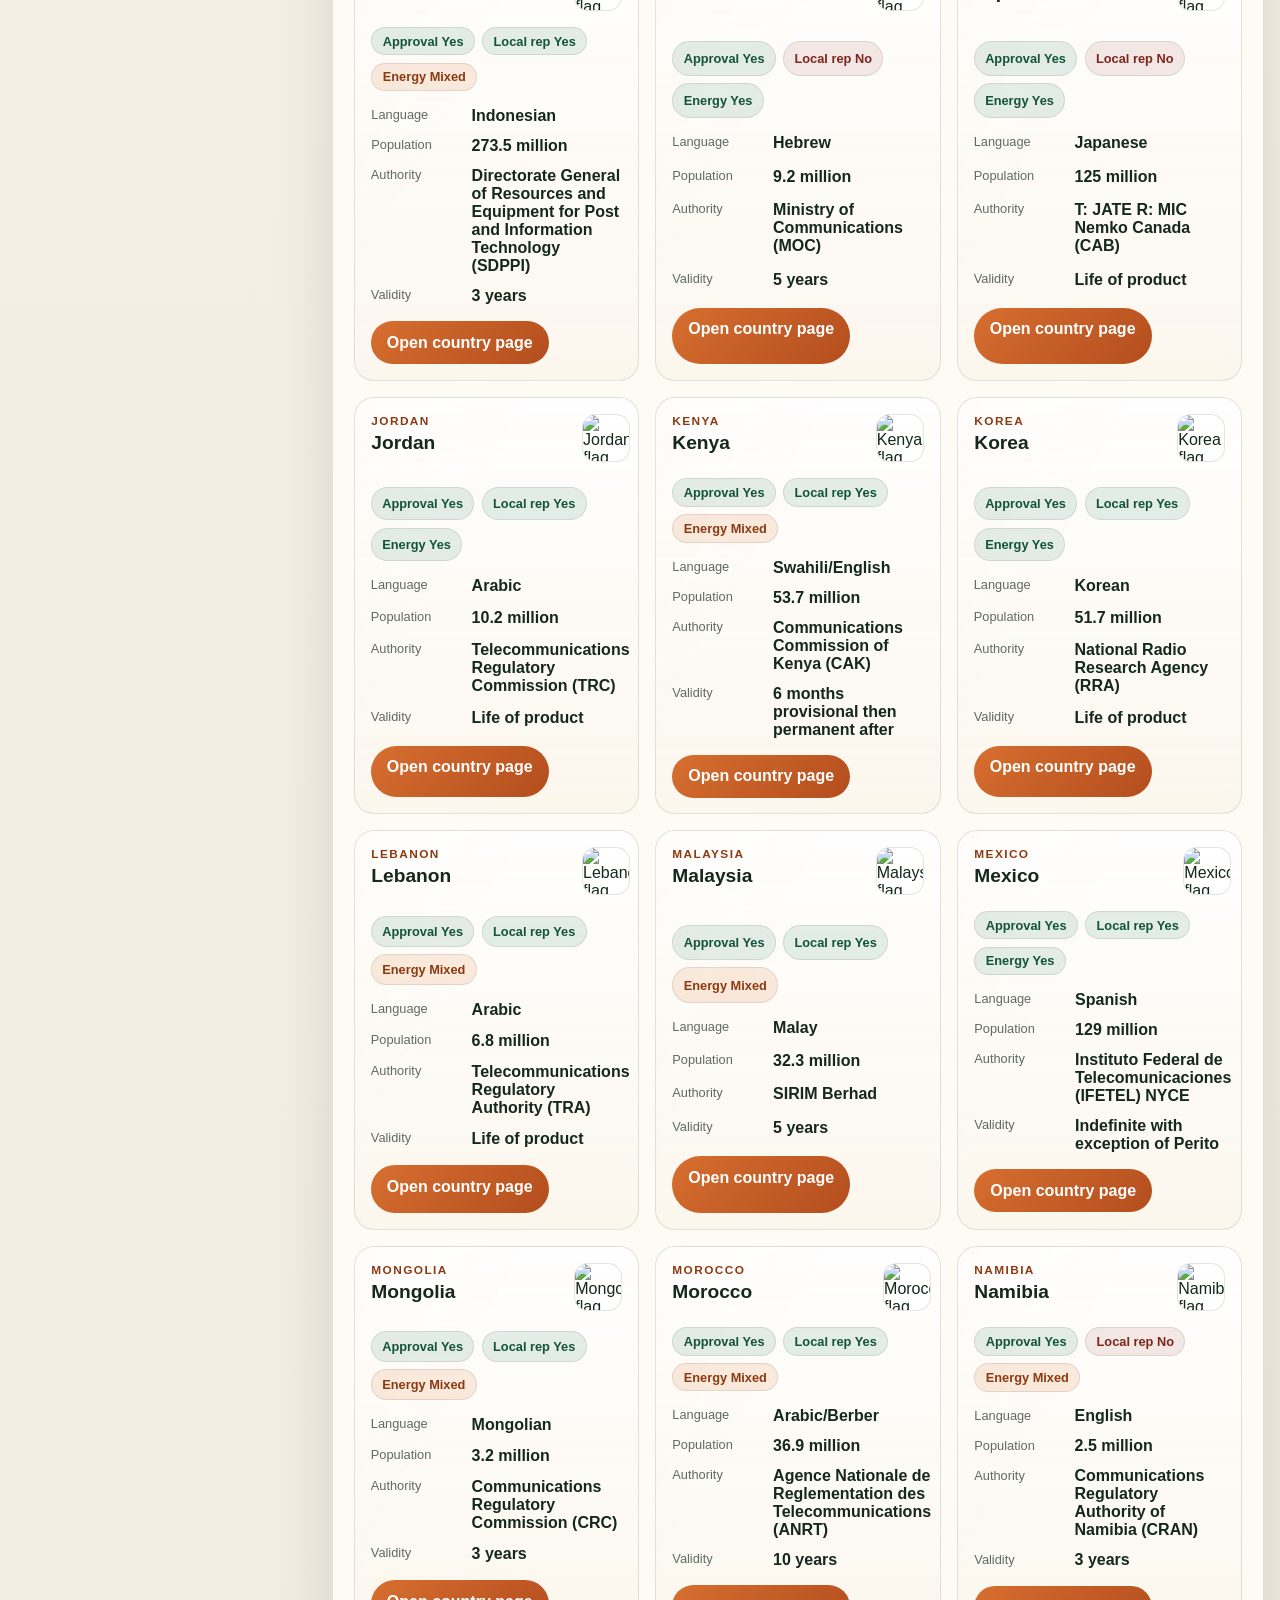
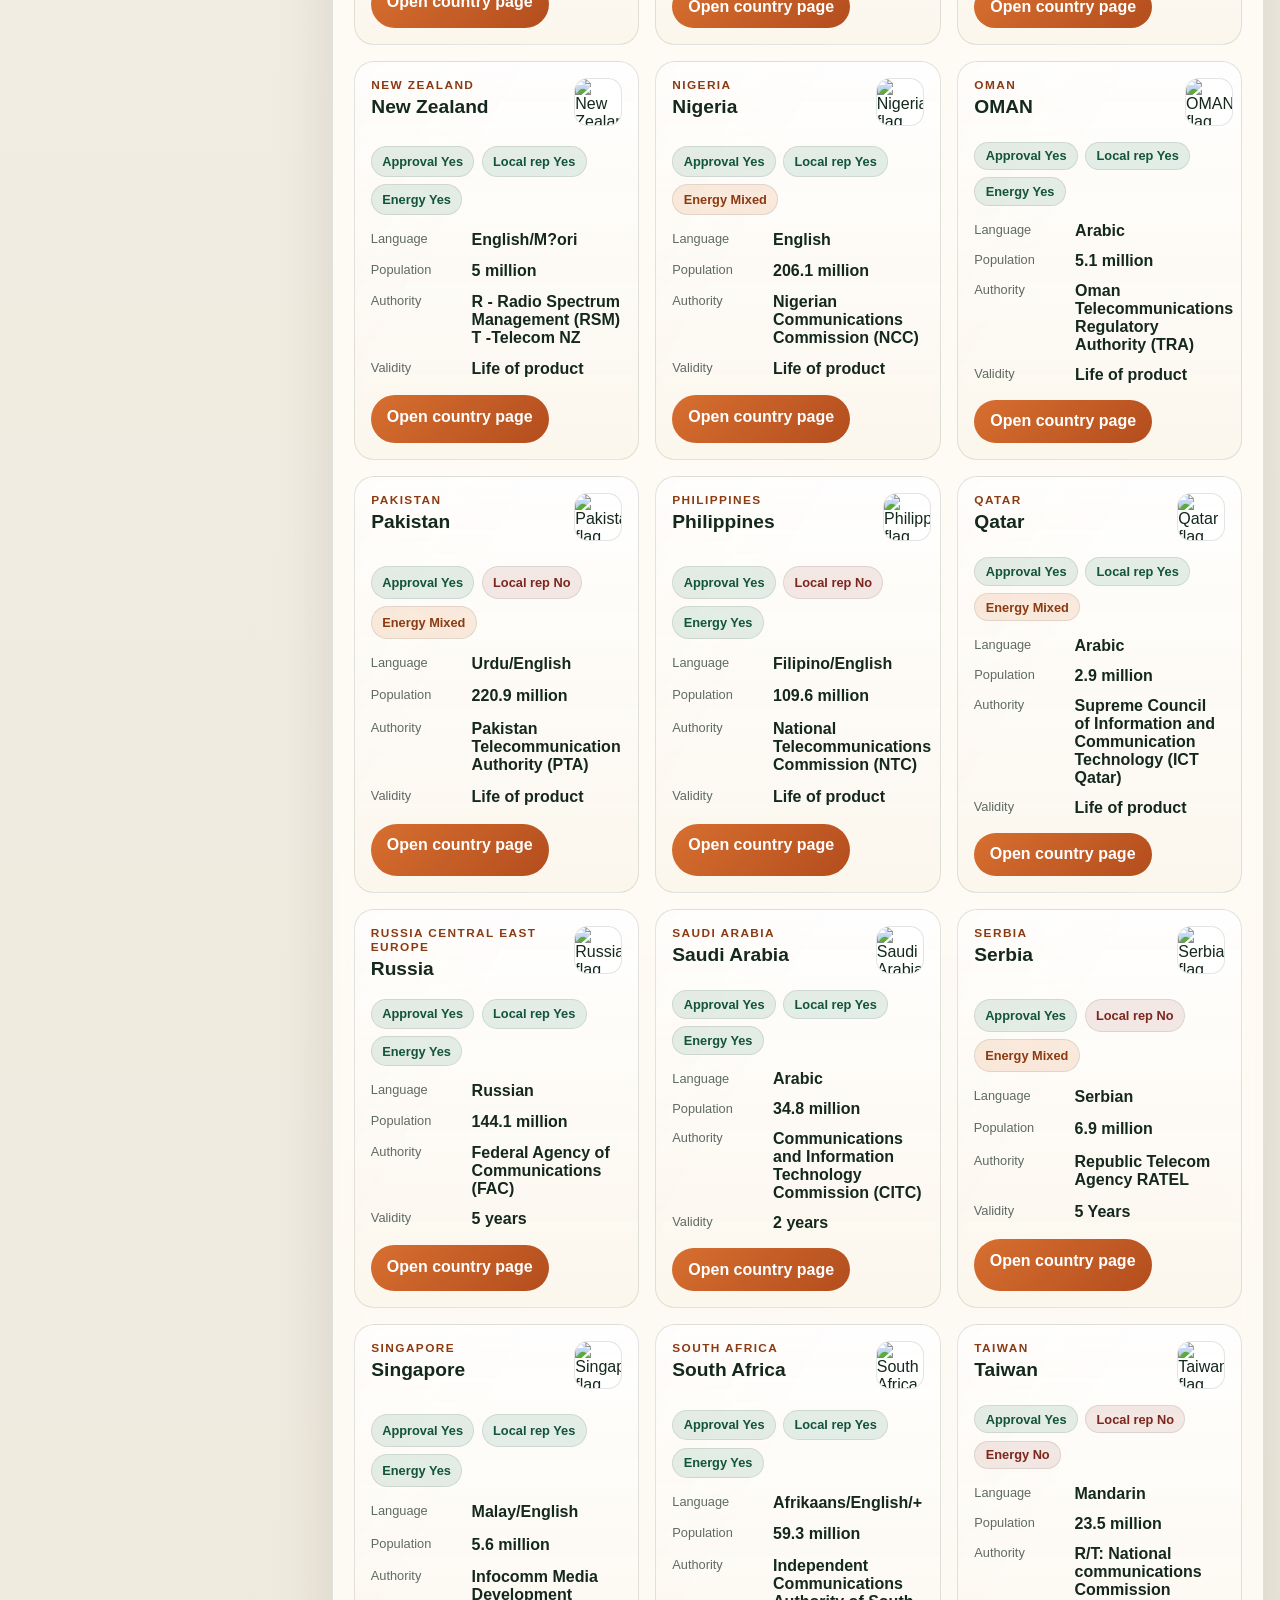
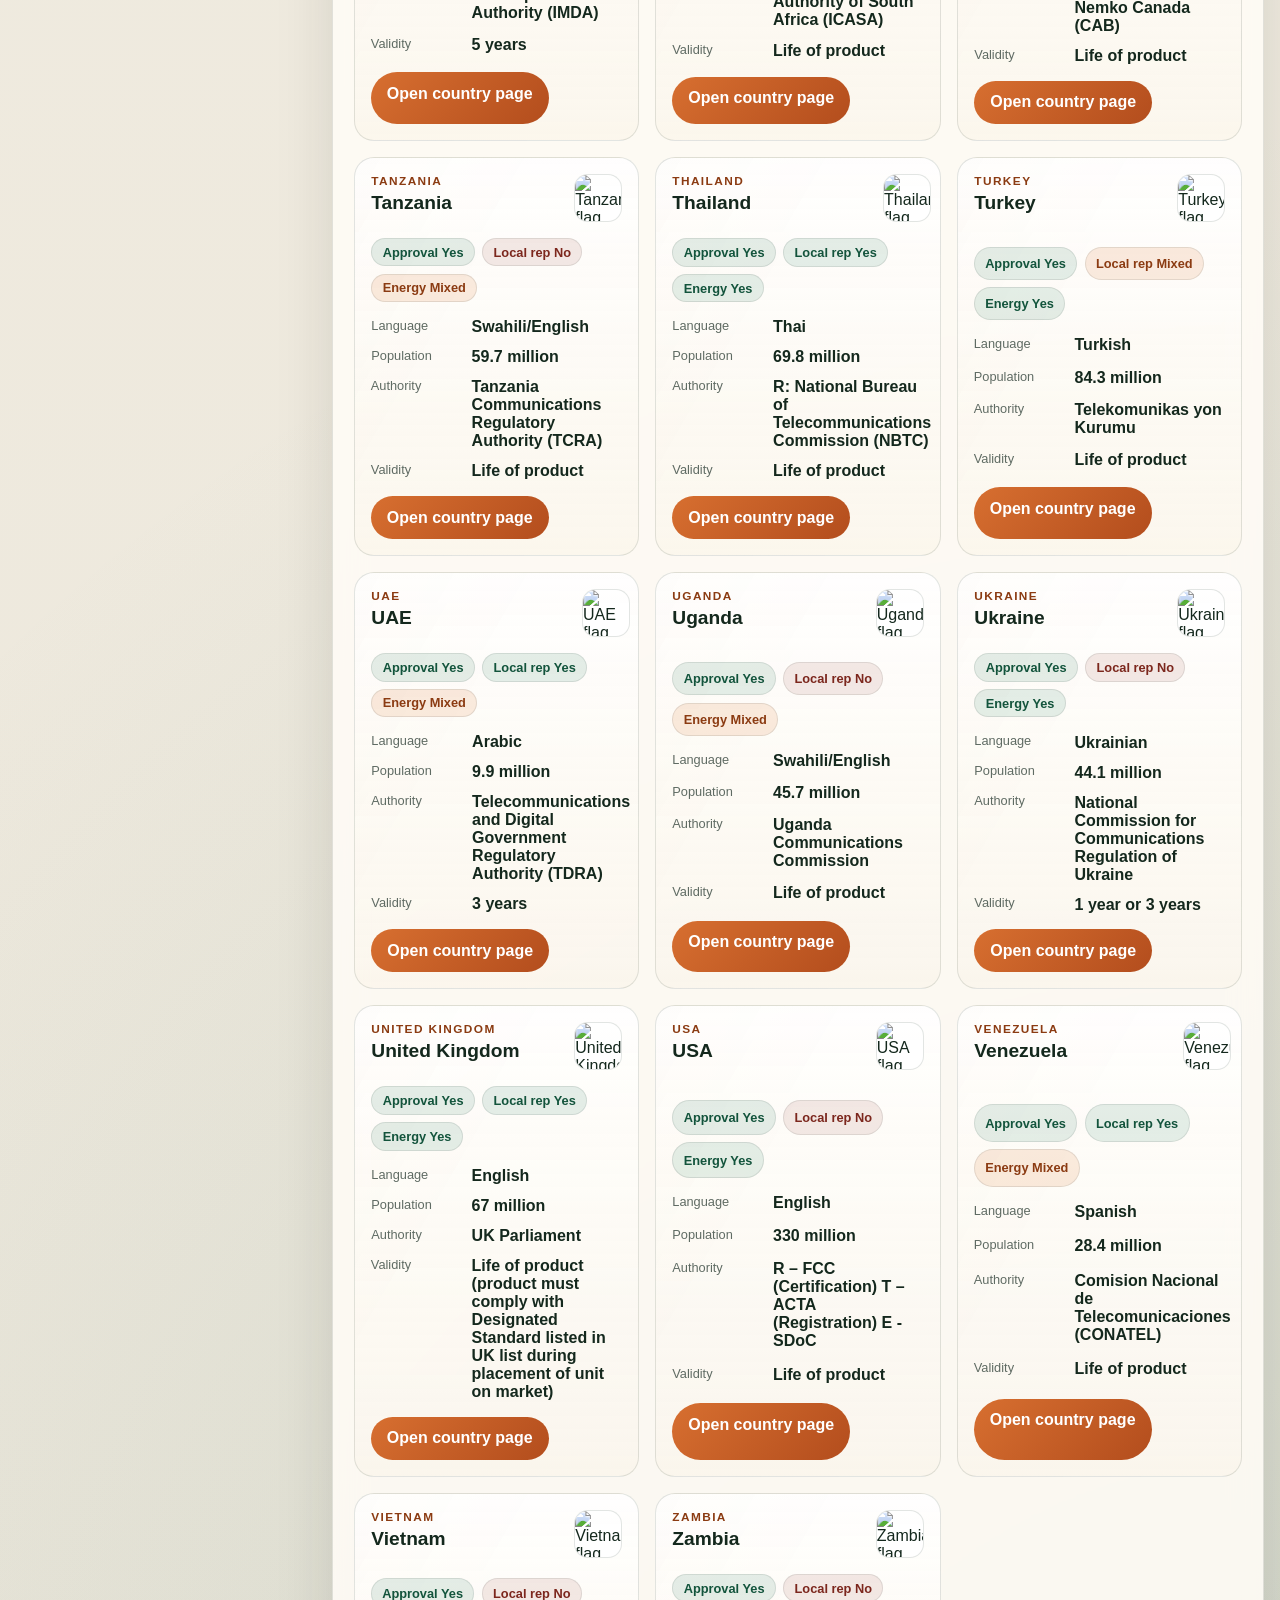
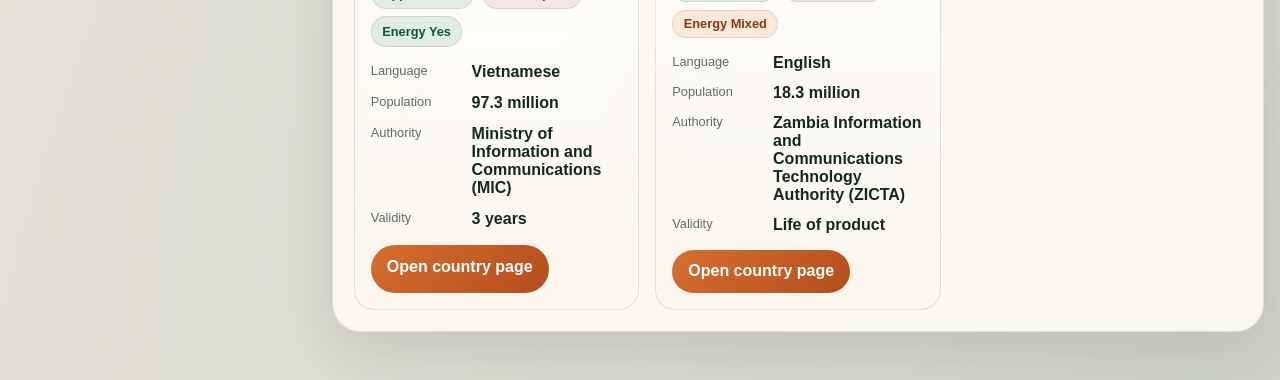
==== commit e186c00b: "cache-bust country page assets" ====
--- a/docs/index.html
+++ b/docs/index.html
@@ -165,7 +165,7 @@
       </article>
     </template>
 
-    <script src="./data/country_compliance_database.js"></script>
-    <script src="./app.js" defer></script>
+    <script src="./data/country_compliance_database.js?v=20260406c"></script>
+    <script src="./app.js?v=20260406c" defer></script>
   </body>
 </html>
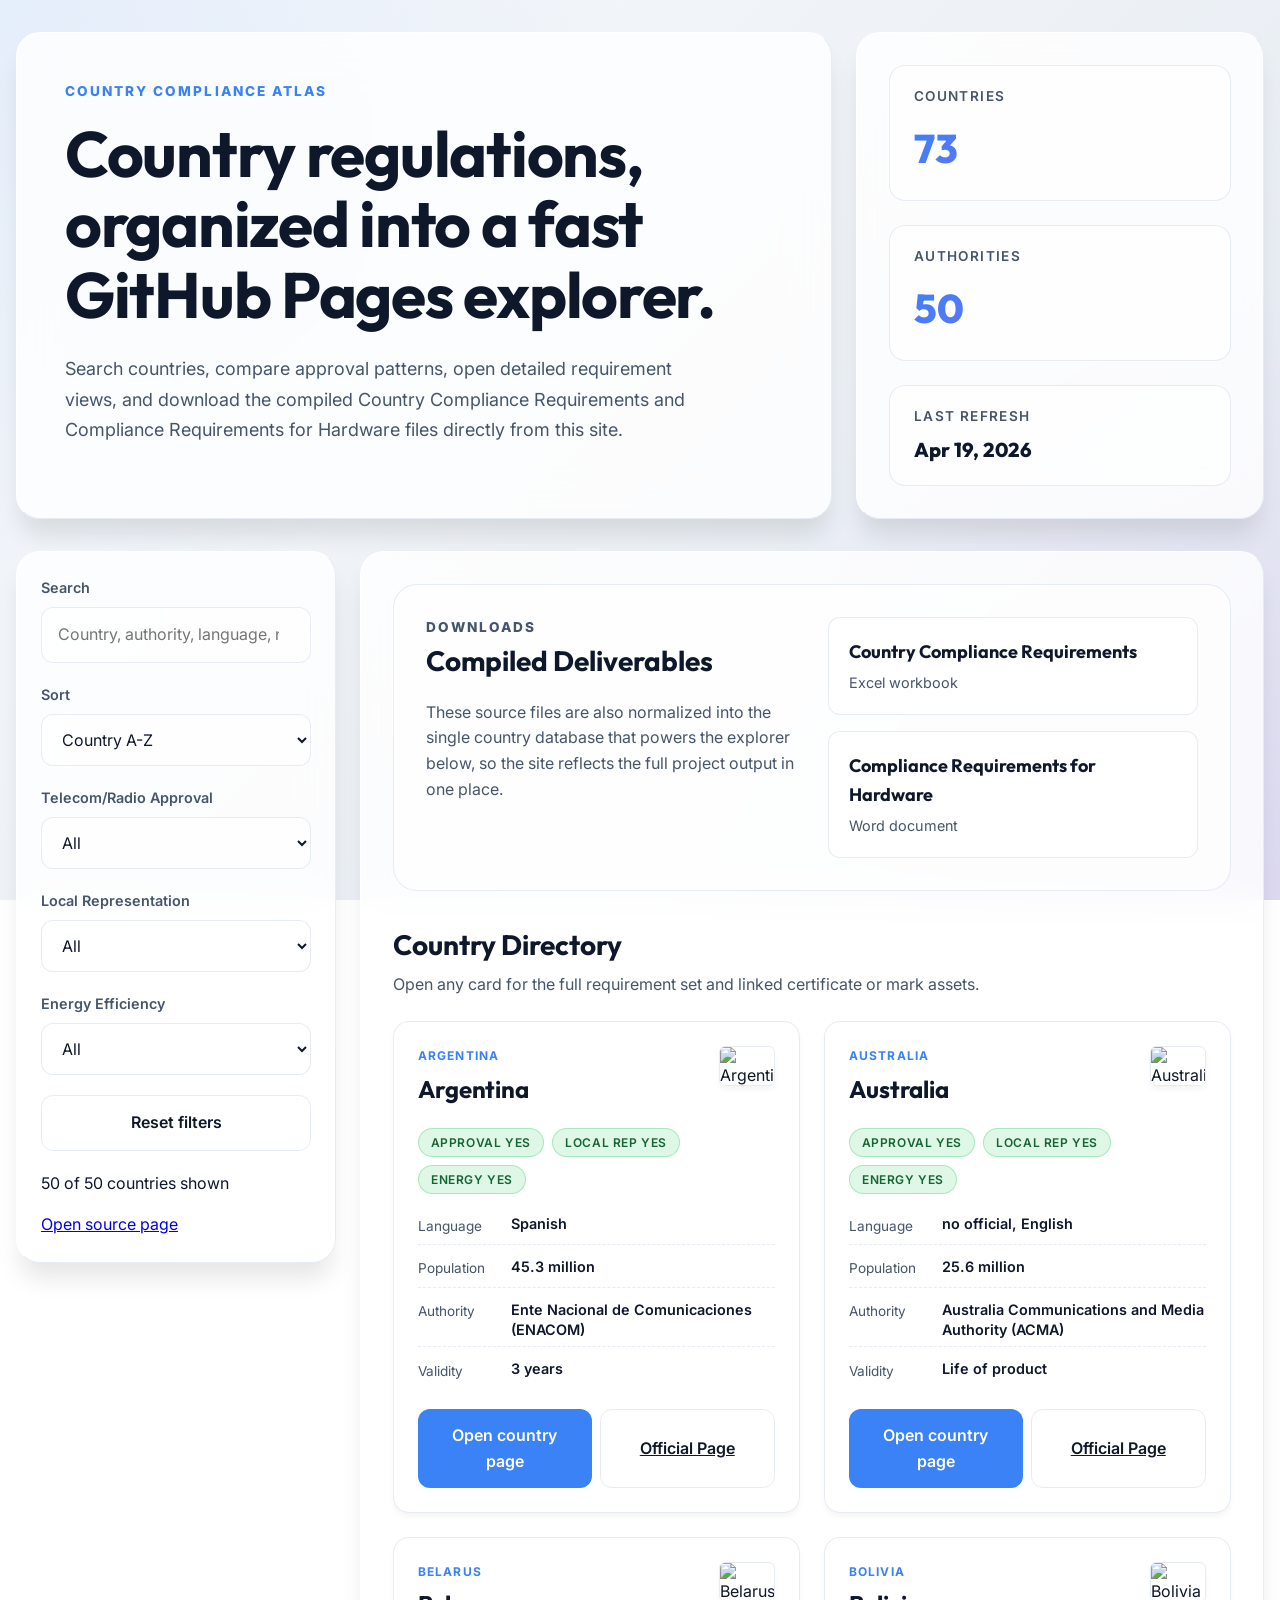
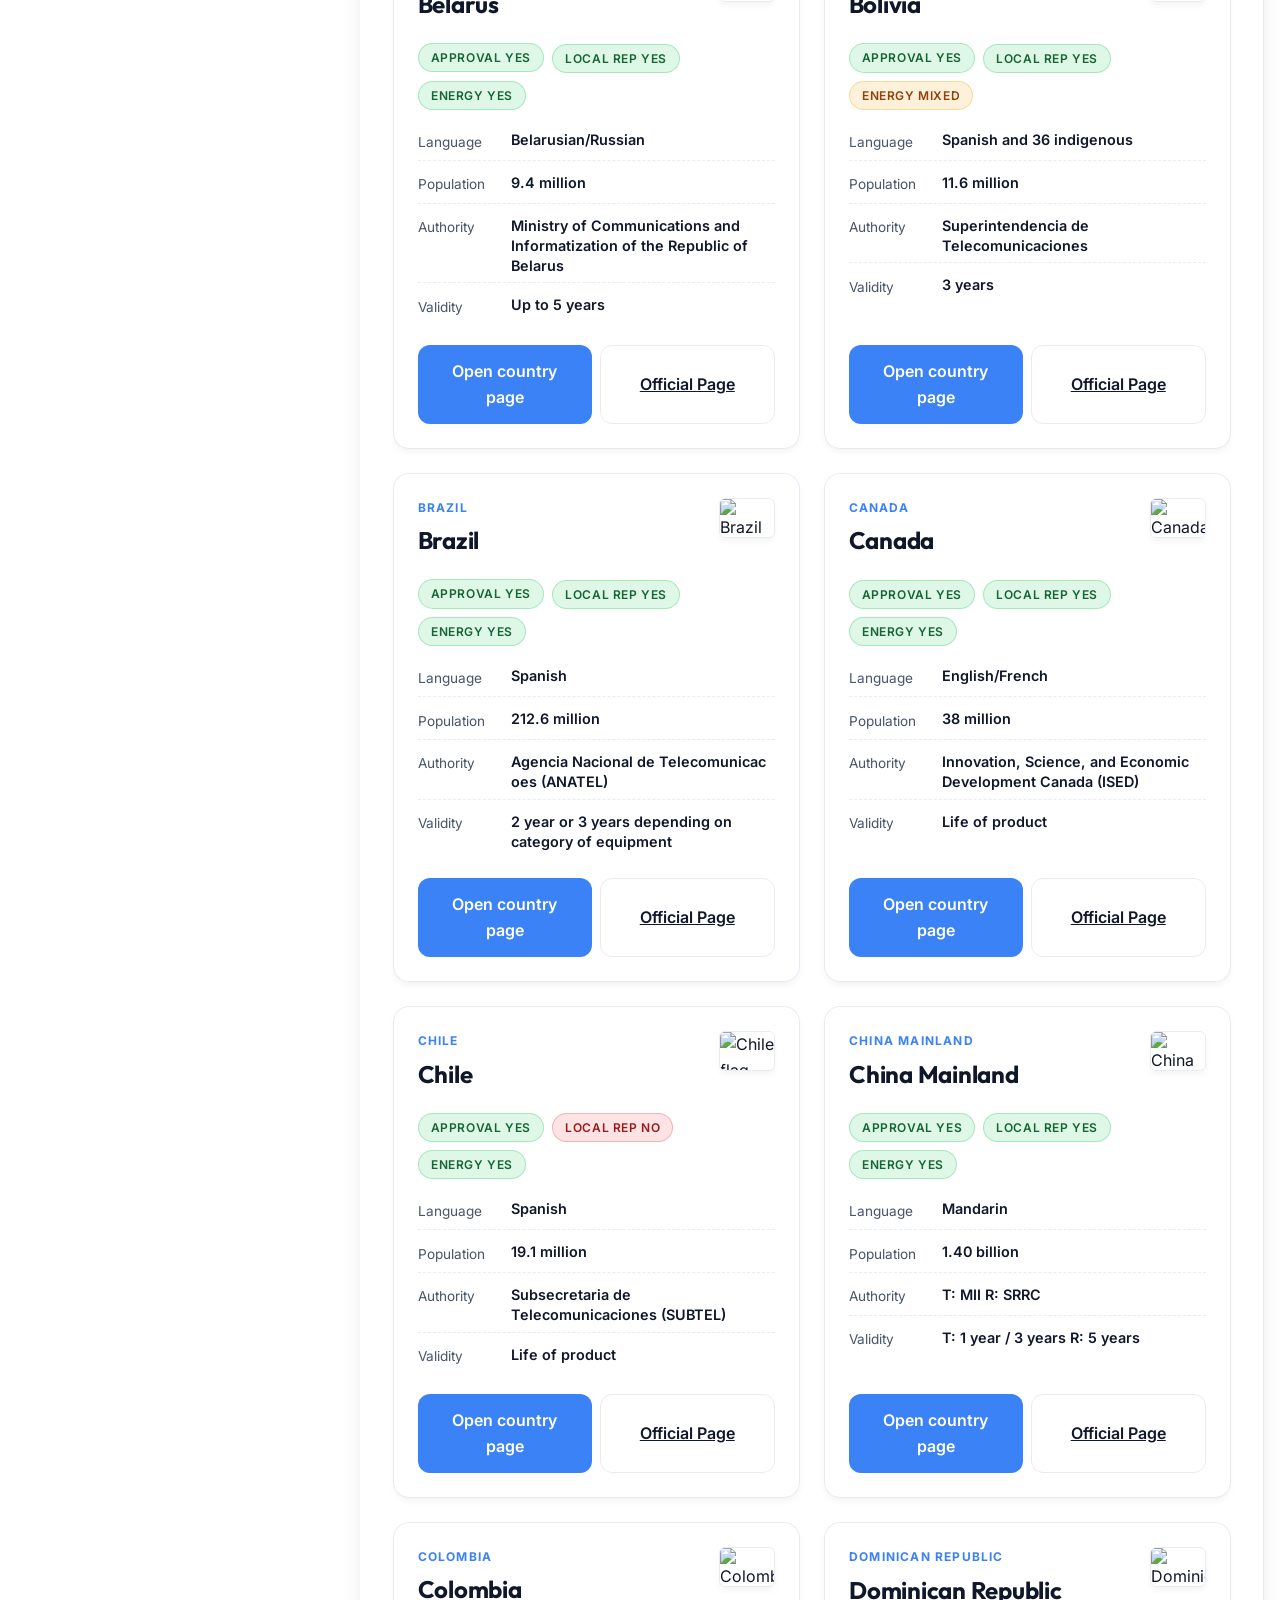
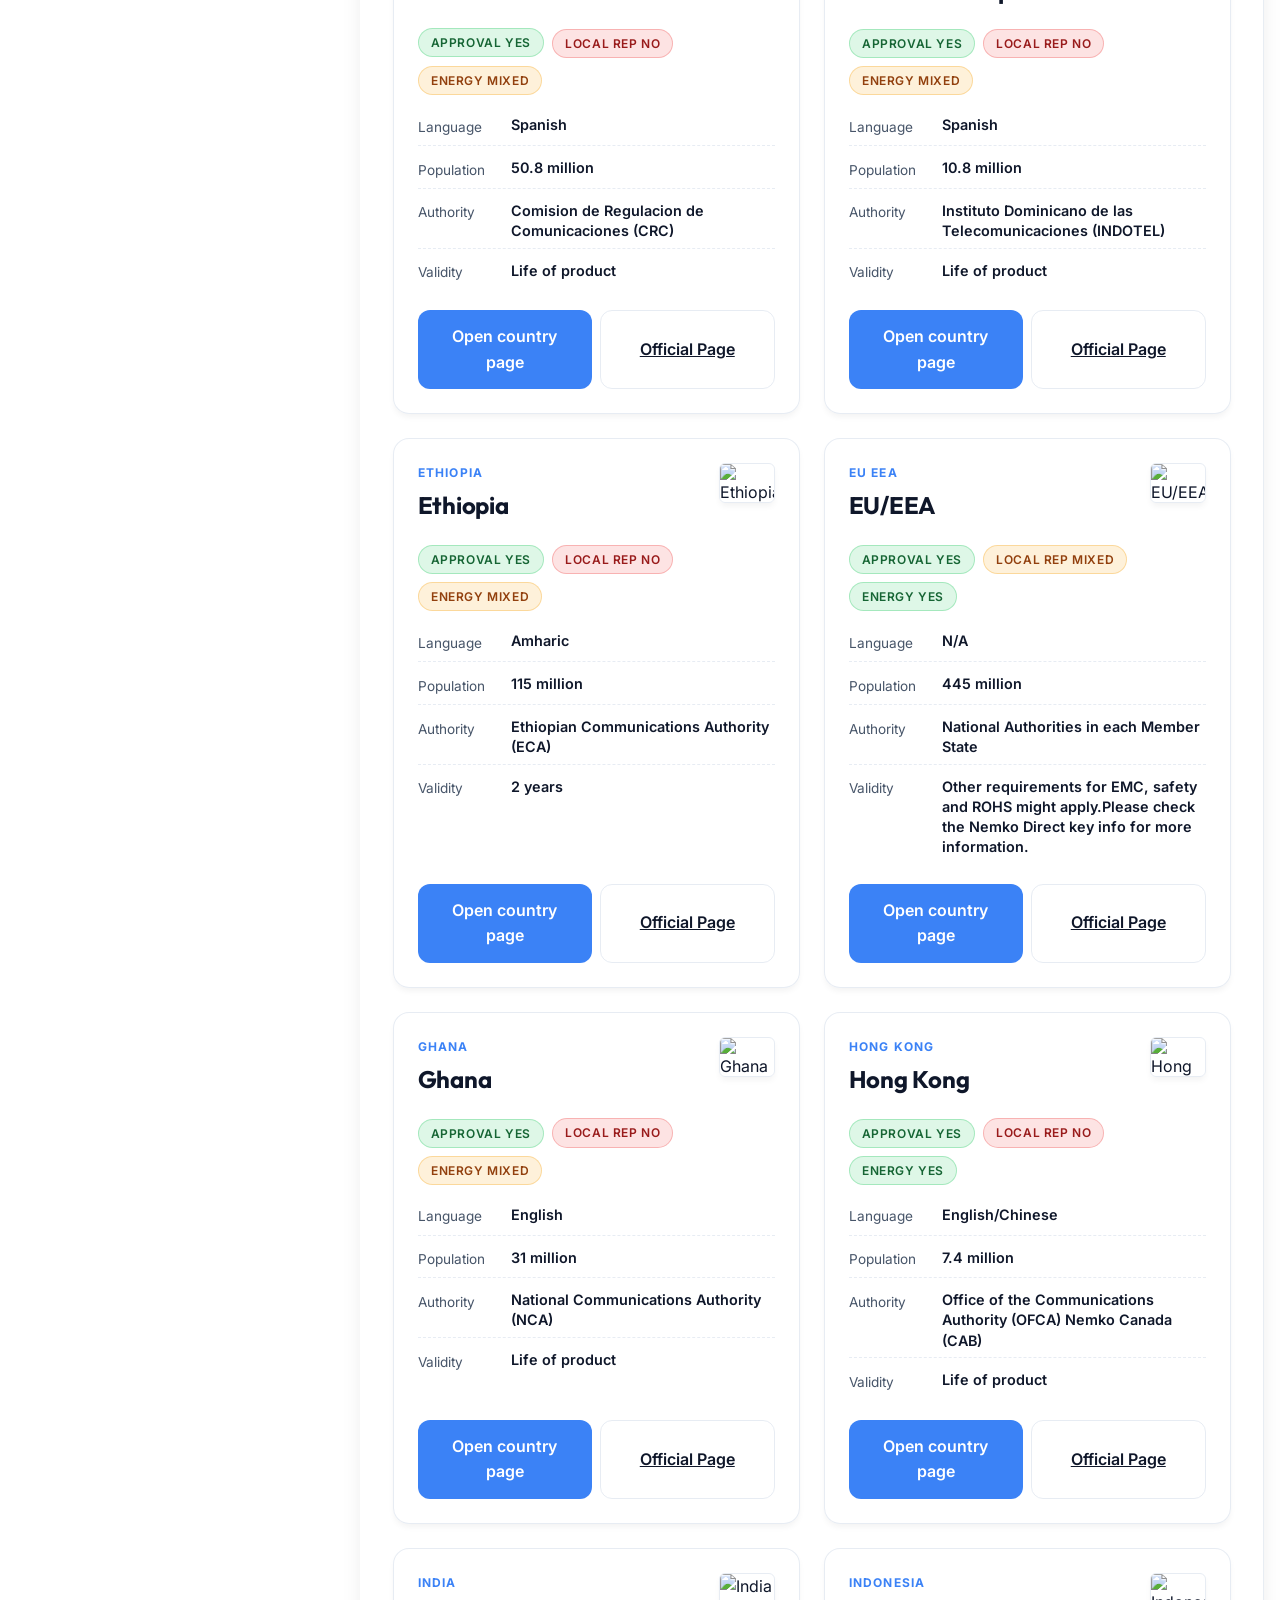
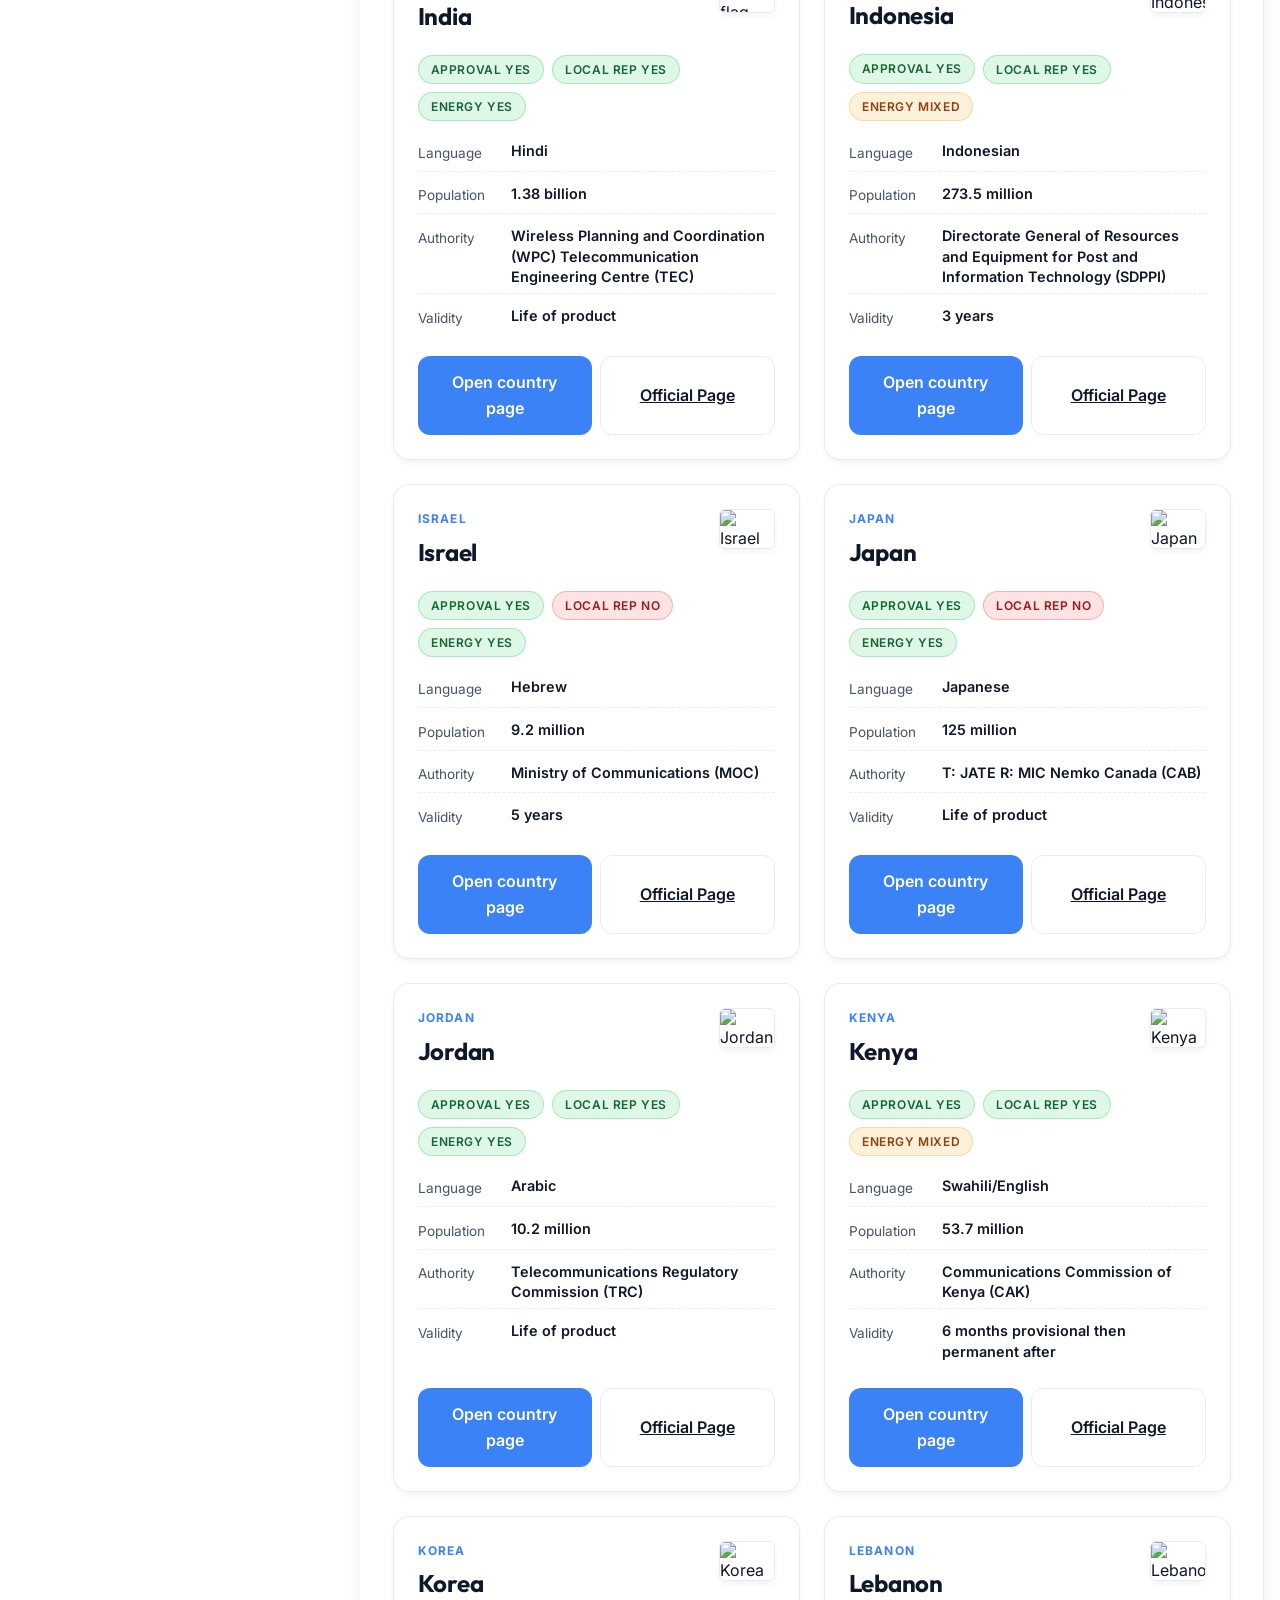
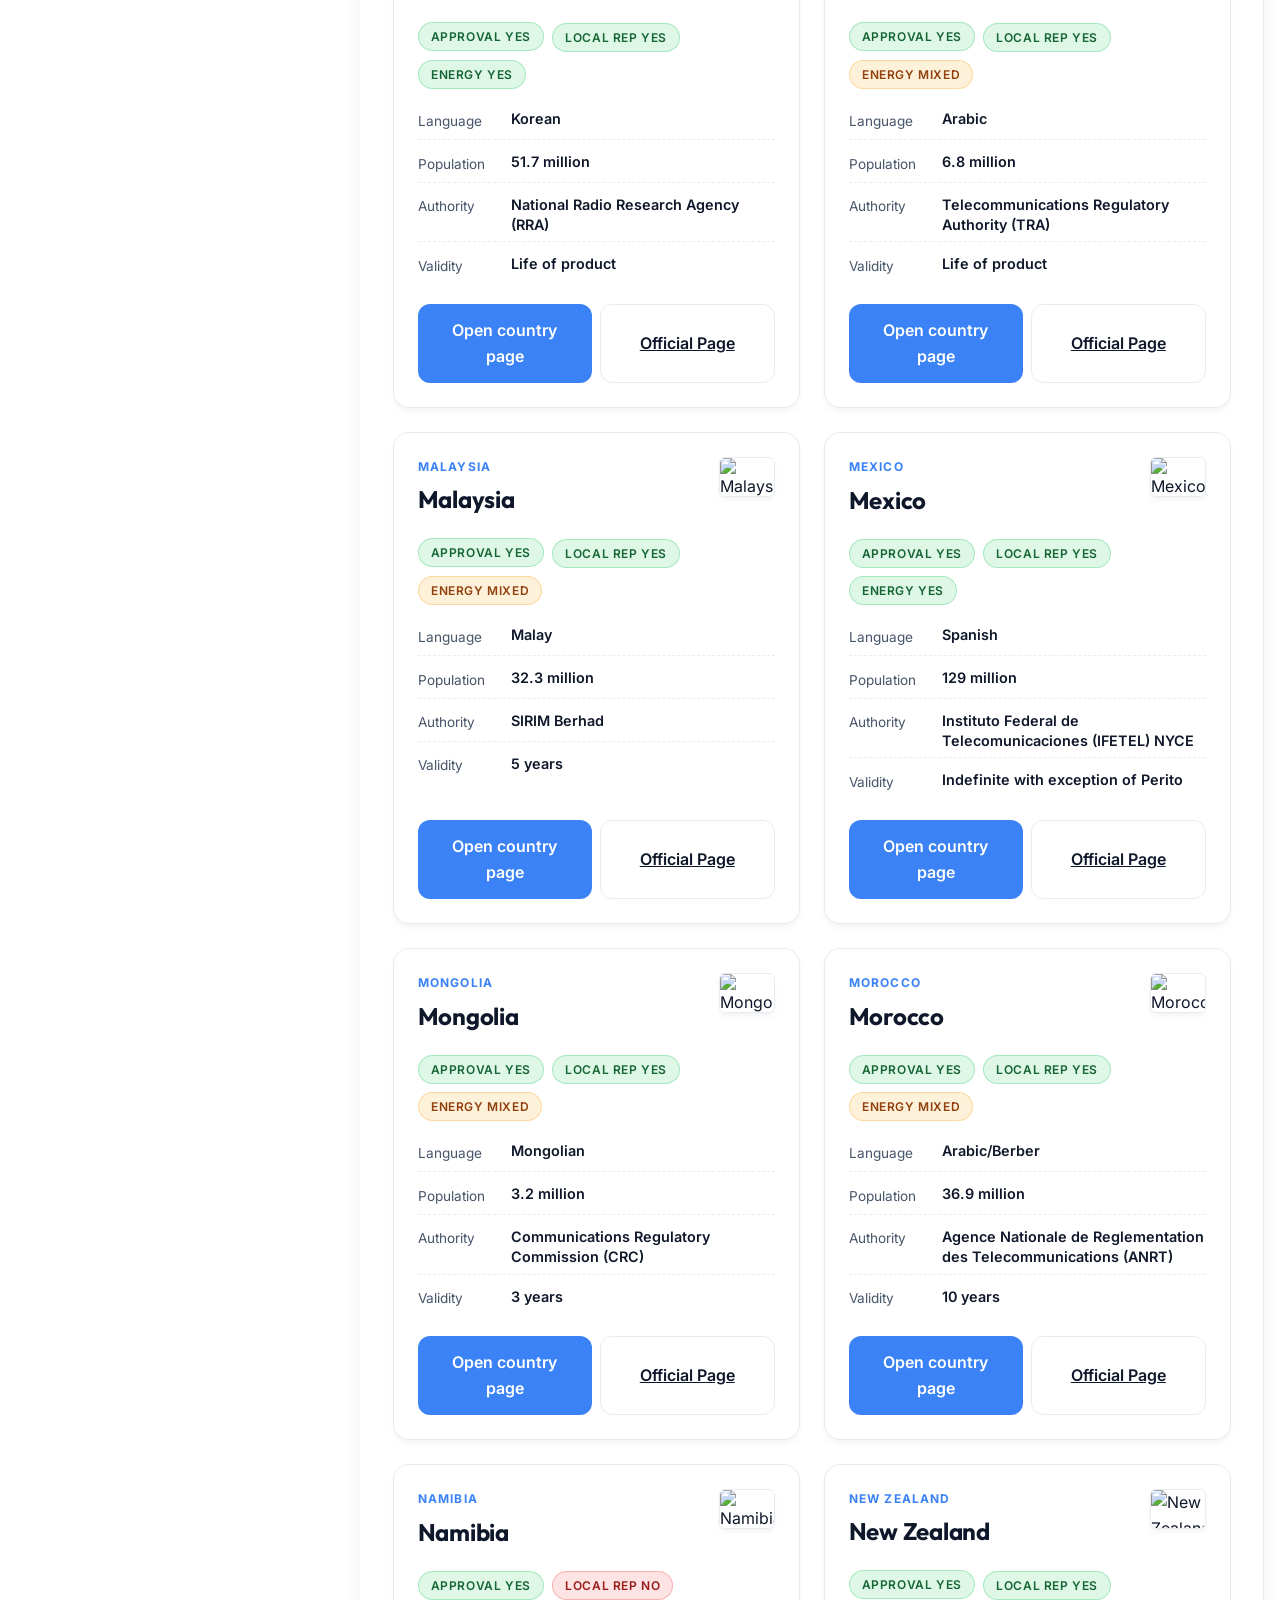
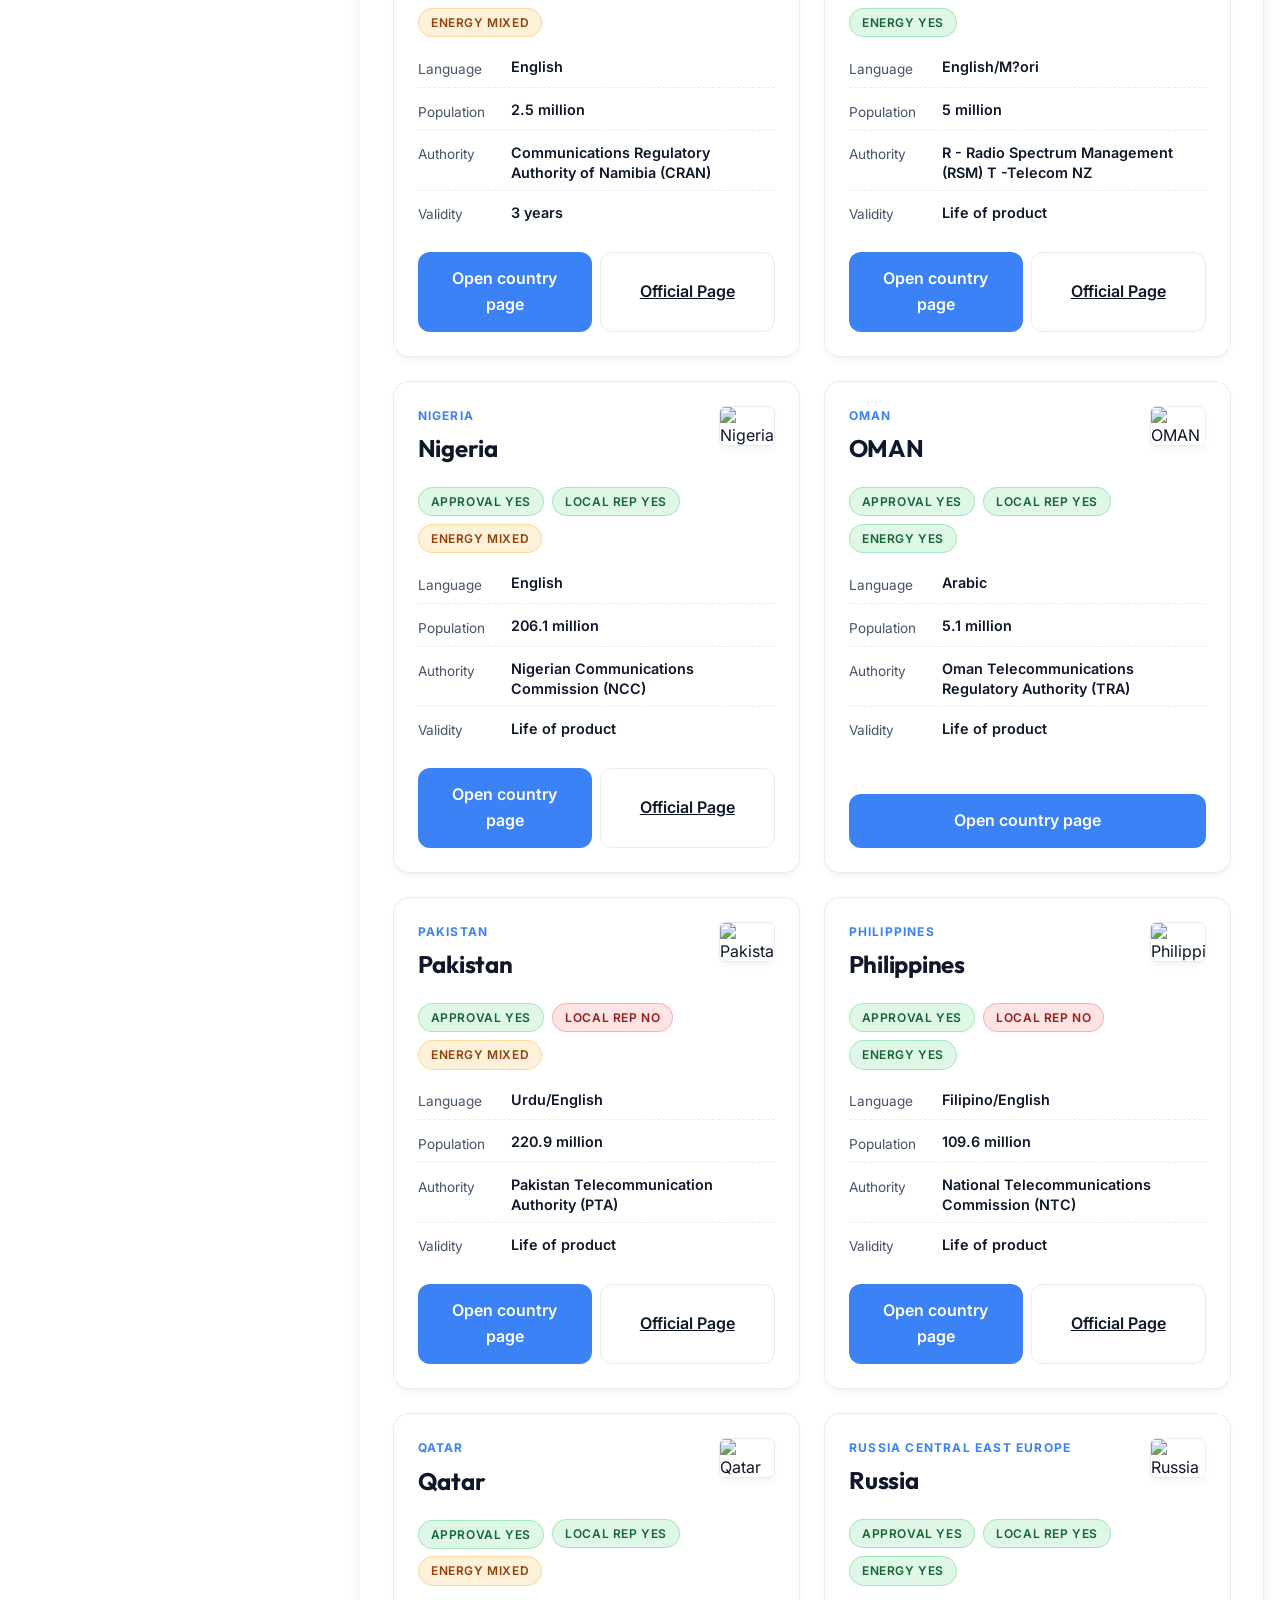
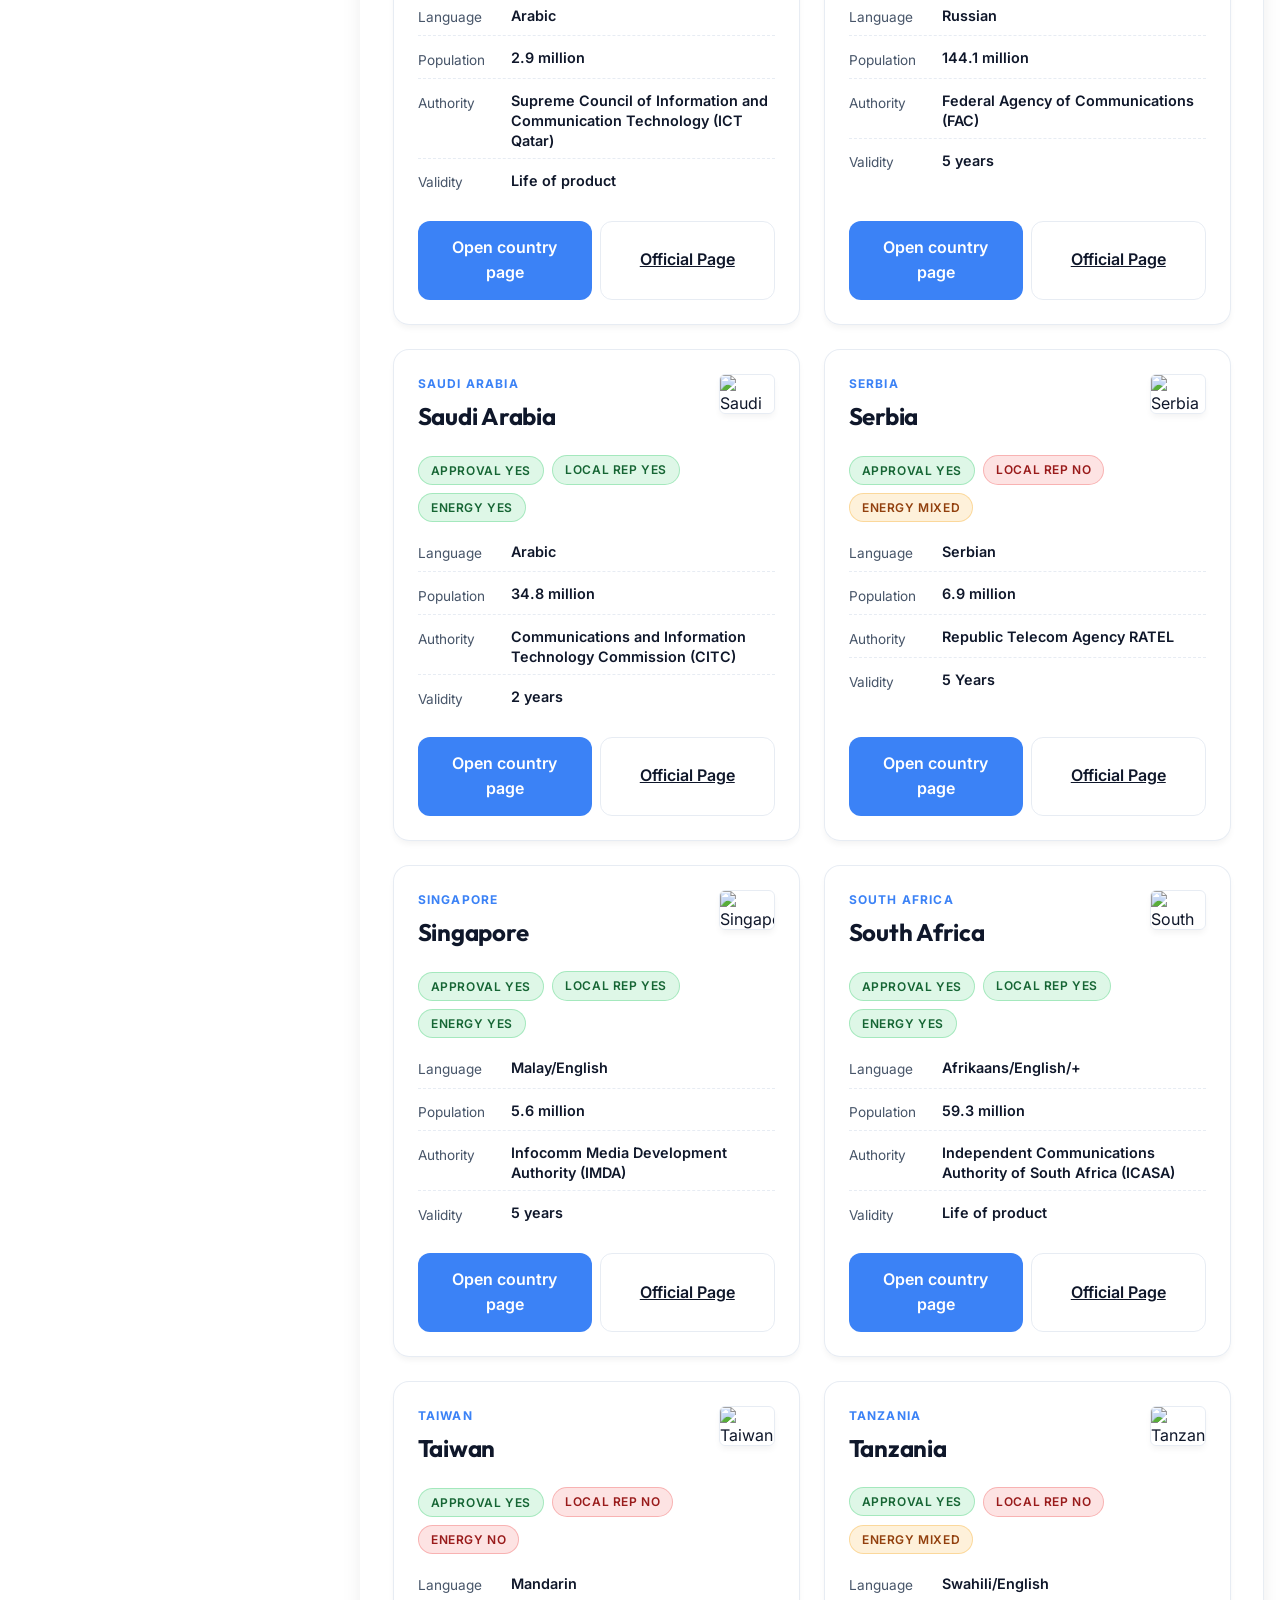
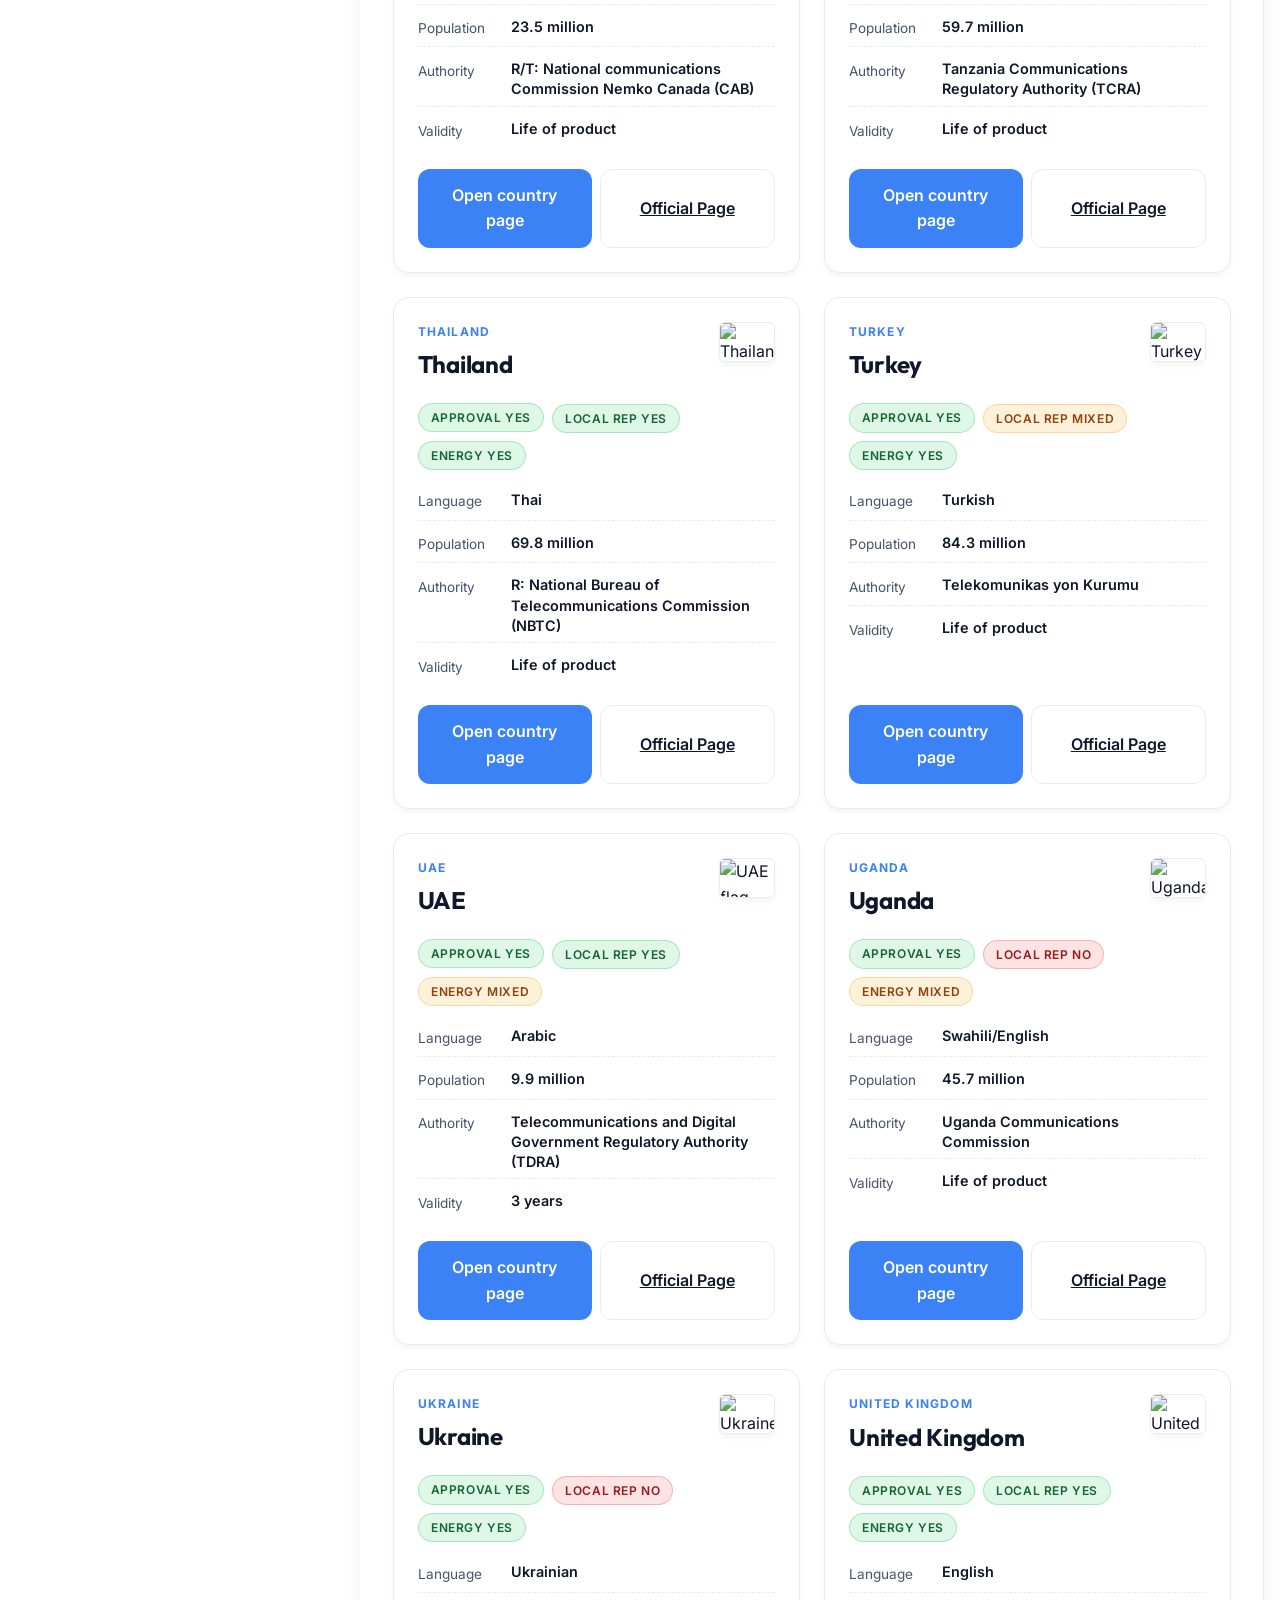
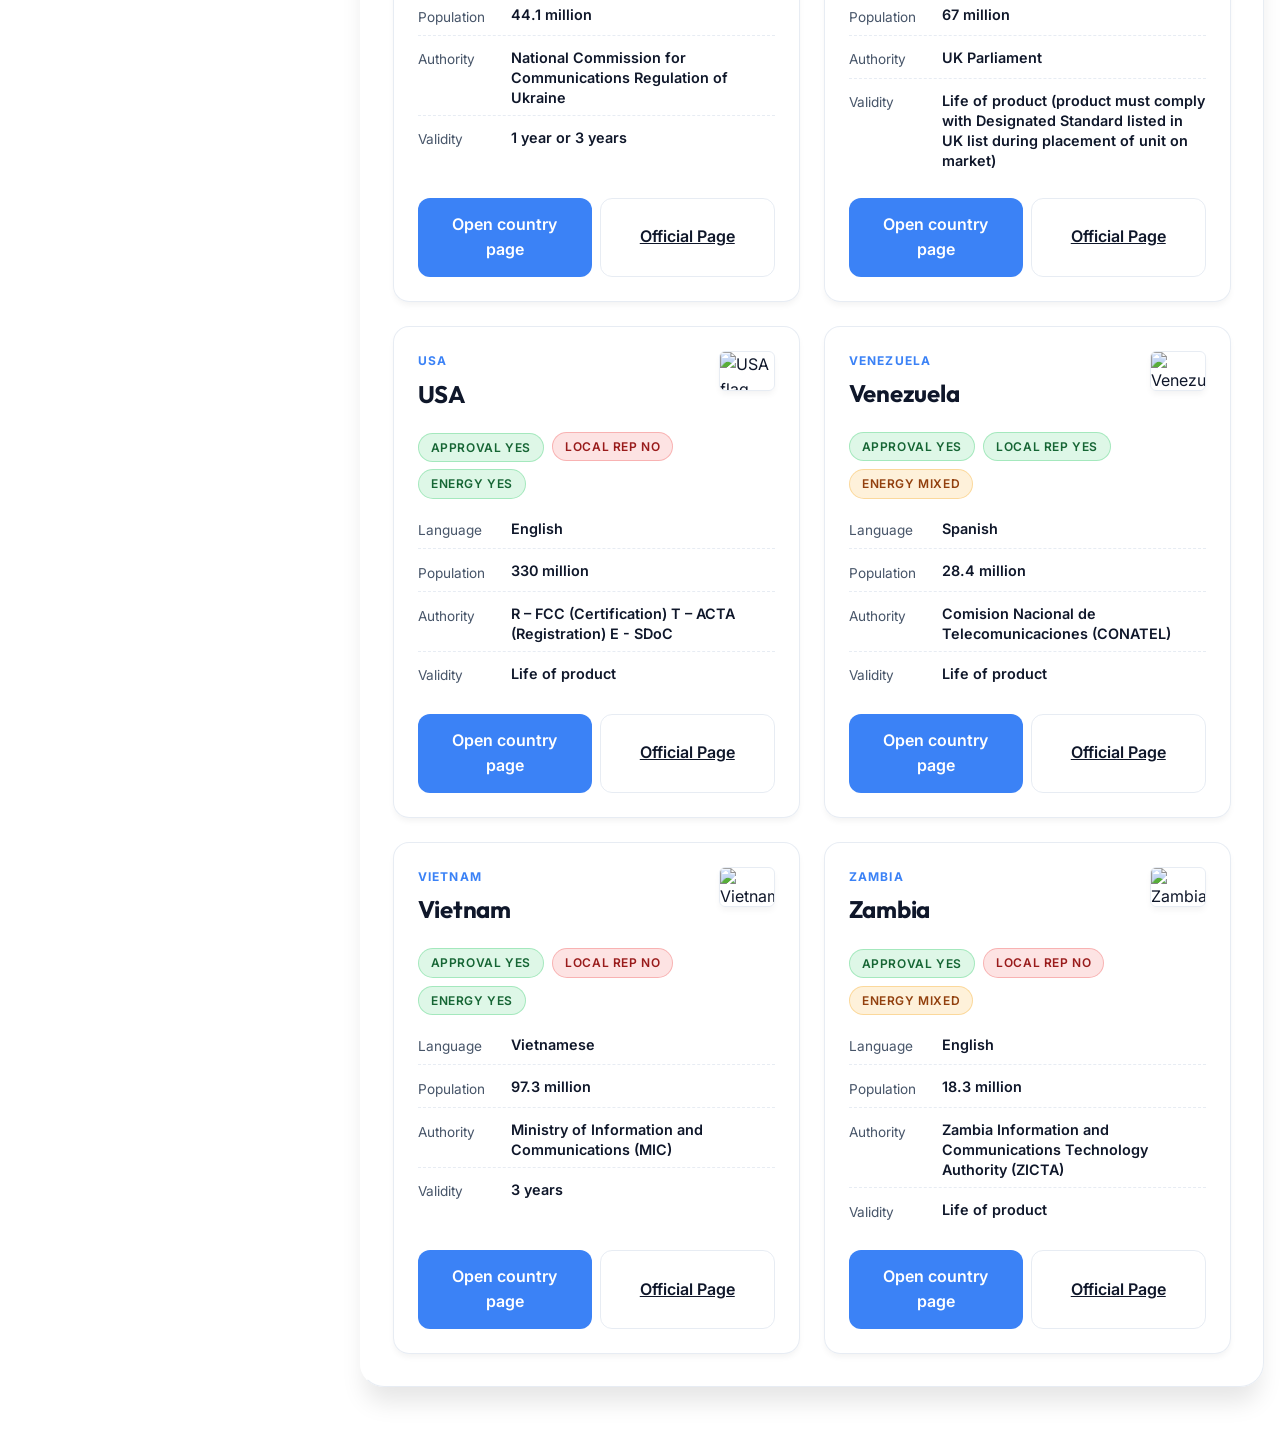
==== commit 19a8a1f6: "Enhance UI with glassmorphism layout and inject official regulatory certification links" ====
--- a/docs/index.html
+++ b/docs/index.html
@@ -8,6 +8,9 @@
       name="description"
       content="Browse country-by-country market access requirements from the Nemko global market compliance guide."
     >
+    <link rel="preconnect" href="https://fonts.googleapis.com">
+    <link rel="preconnect" href="https://fonts.gstatic.com" crossorigin>
+    <link href="https://fonts.googleapis.com/css2?family=Inter:wght@400;600;700;800&family=Outfit:wght@700;800&display=swap" rel="stylesheet">
     <link rel="stylesheet" href="./styles.css">
   </head>
   <body>
@@ -161,7 +164,10 @@
             <dd data-field="approval_validity"></dd>
           </div>
         </dl>
-        <a class="card-action" href="#">Open country page</a>
+        <div class="card-action-row">
+          <a class="card-action" href="#">Open country page</a>
+          <a class="official-action ghost-button" href="#" target="_blank" rel="noopener noreferrer" style="display:none">Official Page</a>
+        </div>
       </article>
     </template>
 
--- a/docs/styles.css
+++ b/docs/styles.css
@@ -1,19 +1,45 @@
 :root {
-  --bg: #f2efe7;
-  --paper: rgba(255, 252, 246, 0.88);
-  --ink: #14281d;
-  --muted: #5f6b63;
-  --accent: #d76f30;
-  --accent-deep: #8b3b12;
-  --accent-soft: #f2c39f;
-  --line: rgba(20, 40, 29, 0.12);
-  --shadow: 0 20px 60px rgba(34, 33, 27, 0.12);
-  --radius-xl: 28px;
-  --radius-lg: 20px;
-  --radius-md: 14px;
-  --max-width: 1280px;
-  --sans: "Segoe UI", "Aptos", "Helvetica Neue", sans-serif;
-  --serif: "Georgia", "Iowan Old Style", serif;
+  --bg-color: #f8fafc;
+  --text-primary: #0f172a;
+  --text-secondary: #475569;
+  --text-accent: #3b82f6;
+  --text-accent-hover: #2563eb;
+  --border-color: rgba(226, 232, 240, 0.8);
+  --card-bg: rgba(255, 255, 255, 0.6);
+  --glass-bg: rgba(255, 255, 255, 0.8);
+  --glass-border: rgba(255, 255, 255, 0.8);
+  --shadow-sm: 0 4px 6px -1px rgb(0 0 0 / 0.05);
+  --shadow-lg: 0 20px 25px -5px rgb(0 0 0 / 0.1);
+  --shadow-glow: 0 0 30px rgba(59, 130, 246, 0.15);
+  --sans: "Inter", system-ui, sans-serif;
+  --heading: "Outfit", "Inter", sans-serif;
+  --gradient-bg: radial-gradient(circle at top left, rgba(59, 130, 246, 0.1), transparent 40%),
+                 radial-gradient(circle at bottom right, rgba(168, 85, 247, 0.1), transparent 40%),
+                 linear-gradient(135deg, #f8fafc 0%, #e2e8f0 100%);
+  --radius-xl: 24px;
+  --radius-lg: 16px;
+  --radius-md: 12px;
+  --max-width: 1400px;
+}
+
+@media (prefers-color-scheme: dark) {
+  :root {
+    --bg-color: #0f172a;
+    --text-primary: #f8fafc;
+    --text-secondary: #94a3b8;
+    --text-accent: #60a5fa;
+    --text-accent-hover: #93c5fd;
+    --border-color: rgba(51, 65, 85, 0.6);
+    --card-bg: rgba(30, 41, 59, 0.5);
+    --glass-bg: rgba(15, 23, 42, 0.6);
+    --glass-border: rgba(255, 255, 255, 0.05);
+    --shadow-sm: 0 4px 6px -1px rgb(0 0 0 / 0.3);
+    --shadow-lg: 0 20px 25px -5px rgb(0 0 0 / 0.5);
+    --shadow-glow: 0 0 30px rgba(96, 165, 250, 0.15);
+    --gradient-bg: radial-gradient(circle at top left, rgba(59, 130, 246, 0.15), transparent 40%),
+                   radial-gradient(circle at bottom right, rgba(168, 85, 247, 0.15), transparent 40%),
+                   linear-gradient(135deg, #0f172a 0%, #1e1b4b 100%);
+  }
 }
 
 * {
@@ -27,347 +53,389 @@
 body {
   margin: 0;
   min-height: 100vh;
-  color: var(--ink);
+  color: var(--text-primary);
   font-family: var(--sans);
-  background:
-    radial-gradient(circle at top left, rgba(215, 111, 48, 0.18), transparent 28%),
-    radial-gradient(circle at bottom right, rgba(53, 110, 92, 0.16), transparent 22%),
-    linear-gradient(180deg, #f8f4ea 0%, #ece7db 100%);
-}
-
-button,
-input,
-select {
+  background: var(--gradient-bg);
+  background-attachment: fixed;
+  line-height: 1.6;
+}
+
+h1, h2, h3, h4, h5, h6 {
+  font-family: var(--heading);
+  font-weight: 700;
+  color: var(--text-primary);
+}
+
+button, input, select {
   font: inherit;
 }
 
 .page-shell {
   width: min(calc(100% - 2rem), var(--max-width));
   margin: 0 auto;
-  padding: 1.25rem 0 3rem;
-}
-
+  padding: 2rem 0 4rem;
+}
+
+/* Glassmorphism Utilities */
+.glass-panel {
+  border: 1px solid var(--border-color);
+  border-top-color: var(--glass-border);
+  border-left-color: var(--glass-border);
+  border-radius: var(--radius-xl);
+  background: var(--glass-bg);
+  box-shadow: var(--shadow-lg);
+  backdrop-filter: blur(20px);
+  -webkit-backdrop-filter: blur(20px);
+}
+
+/* Hero Section */
 .hero {
   display: grid;
-  grid-template-columns: 1.5fr 1fr;
-  gap: 1rem;
-  margin-bottom: 1rem;
-}
-
-.hero-copy,
-.hero-stats,
-.control-panel,
-.content-panel,
-.details-shell {
-  border: 1px solid var(--line);
-  border-radius: var(--radius-xl);
-  background: var(--paper);
-  box-shadow: var(--shadow);
-  backdrop-filter: blur(16px);
+  grid-template-columns: 2fr 1fr;
+  gap: 1.5rem;
+  margin-bottom: 2rem;
 }
 
 .hero-copy {
-  padding: 2rem;
+  padding: 3rem;
 }
 
 .eyebrow {
-  margin: 0 0 0.75rem;
+  margin: 0 0 1rem;
   text-transform: uppercase;
-  letter-spacing: 0.16em;
-  font-size: 0.76rem;
-  color: var(--accent-deep);
-  font-weight: 700;
+  letter-spacing: 0.15em;
+  font-size: 0.85rem;
+  color: var(--text-accent);
+  font-weight: 800;
 }
 
 .hero h1 {
   margin: 0;
-  font-family: var(--serif);
-  font-size: clamp(2.2rem, 4vw, 4.5rem);
-  line-height: 0.96;
-  max-width: 10ch;
+  font-size: clamp(2.5rem, 5vw, 4.5rem);
+  line-height: 1.1;
+  letter-spacing: -0.02em;
 }
 
 .lede {
-  margin: 1.25rem 0 0;
-  max-width: 56ch;
-  color: var(--muted);
-  font-size: 1.02rem;
-  line-height: 1.65;
+  margin: 1.5rem 0 0;
+  max-width: 60ch;
+  color: var(--text-secondary);
+  font-size: 1.125rem;
+  line-height: 1.7;
 }
 
 .hero-stats {
-  padding: 1.4rem;
-  display: grid;
-  gap: 0.9rem;
+  padding: 2rem;
+  display: grid;
+  gap: 1.5rem;
   align-content: center;
 }
 
 .stat-card {
-  border: 1px solid var(--line);
+  border: 1px solid var(--border-color);
   border-radius: var(--radius-lg);
-  padding: 1rem 1.1rem;
-  background: rgba(255, 255, 255, 0.55);
+  padding: 1.25rem 1.5rem;
+  background: var(--card-bg);
+  transition: transform 0.3s ease, box-shadow 0.3s ease;
+}
+
+.stat-card:hover {
+  transform: translateX(4px);
+  box-shadow: var(--shadow-sm);
 }
 
 .stat-label {
   display: block;
-  color: var(--muted);
-  font-size: 0.8rem;
+  color: var(--text-secondary);
+  font-size: 0.85rem;
   text-transform: uppercase;
-  letter-spacing: 0.08em;
+  letter-spacing: 0.1em;
+  font-weight: 600;
 }
 
 .stat-value {
   display: block;
-  margin-top: 0.4rem;
-  font-size: 2rem;
-  font-weight: 700;
+  margin-top: 0.5rem;
+  font-size: 2.5rem;
+  font-weight: 800;
+  font-family: var(--heading);
+  background: linear-gradient(135deg, var(--text-accent), #a855f7);
+  -webkit-background-clip: text;
+  -webkit-text-fill-color: transparent;
 }
 
 .stat-value-small {
-  font-size: 1rem;
-  line-height: 1.4;
-}
-
+  font-size: 1.25rem;
+  line-height: 1.5;
+  background: none;
+  -webkit-background-clip: unset;
+  -webkit-text-fill-color: var(--text-primary);
+}
+
+/* Layout */
 .layout {
   display: grid;
-  grid-template-columns: 300px 1fr;
-  gap: 1rem;
-}
-
+  grid-template-columns: 320px 1fr;
+  gap: 1.5rem;
+}
+
+/* Control Panel */
 .control-panel {
-  padding: 1.1rem;
+  padding: 1.5rem;
   position: sticky;
-  top: 1rem;
+  top: 1.5rem;
   height: fit-content;
 }
 
 .panel-block + .panel-block {
-  margin-top: 1rem;
+  margin-top: 1.25rem;
 }
 
 .field-label {
   display: block;
-  margin-bottom: 0.45rem;
-  font-size: 0.84rem;
-  font-weight: 700;
-  color: var(--accent-deep);
-}
-
-input,
-select {
+  margin-bottom: 0.5rem;
+  font-size: 0.9rem;
+  font-weight: 600;
+  color: var(--text-secondary);
+}
+
+input, select {
   width: 100%;
-  border: 1px solid var(--line);
-  border-radius: 999px;
-  padding: 0.8rem 1rem;
-  background: rgba(255, 255, 255, 0.86);
-  color: var(--ink);
-}
-
-input:focus,
-select:focus,
-.card-action:focus,
-.ghost-button:focus,
-.close-button:focus {
-  outline: 2px solid rgba(215, 111, 48, 0.4);
-  outline-offset: 2px;
-}
-
-.ghost-button,
-.card-action,
-.asset-link,
-.source-block a {
-  transition: transform 140ms ease, background-color 140ms ease, border-color 140ms ease;
+  border: 1px solid var(--border-color);
+  border-radius: var(--radius-md);
+  padding: 0.875rem 1rem;
+  background: var(--card-bg);
+  color: var(--text-primary);
+  transition: all 0.2s ease;
+}
+
+input:focus, select:focus {
+  outline: none;
+  border-color: var(--text-accent);
+  box-shadow: 0 0 0 3px rgba(59, 130, 246, 0.2);
+}
+
+/* Buttons */
+.ghost-button, .card-action {
+  transition: all 0.3s cubic-bezier(0.4, 0, 0.2, 1);
+  font-weight: 600;
+  cursor: pointer;
+  border-radius: var(--radius-md);
+  text-align: center;
+  display: inline-flex;
+  justify-content: center;
+  align-items: center;
+  padding: 0.875rem 1.25rem;
 }
 
 .ghost-button {
   width: 100%;
-  border: 1px solid rgba(215, 111, 48, 0.32);
-  border-radius: 999px;
-  padding: 0.85rem 1rem;
-  background: linear-gradient(135deg, rgba(215, 111, 48, 0.14), rgba(215, 111, 48, 0.04));
-  color: var(--accent-deep);
-  cursor: pointer;
-  font-weight: 700;
-}
-
-.ghost-button:hover,
-.card-action:hover,
-.asset-link:hover,
-.source-block a:hover,
-.close-button:hover {
-  transform: translateY(-1px);
-}
-
-.source-block {
-  color: var(--muted);
-  font-size: 0.92rem;
-}
-
-.source-block p {
+  border: 1px solid var(--border-color);
+  background: transparent;
+  color: var(--text-primary);
+}
+
+.ghost-button:hover {
+  background: var(--card-bg);
+  border-color: var(--text-accent);
+  transform: translateY(-2px);
+  box-shadow: var(--shadow-sm);
+}
+
+.card-action {
+  background: var(--text-accent);
+  color: white;
+  border: none;
+  text-decoration: none;
+}
+
+.card-action:hover {
+  background: var(--text-accent-hover);
+  transform: translateY(-2px);
+  box-shadow: var(--shadow-glow);
+}
+
+.card-action-row {
+  display: flex;
+  gap: 0.5rem;
+  margin-top: auto;
+}
+.card-action-row .card-action, .card-action-row .official-action {
+  flex: 1;
+}
+
+/* Content Panel */
+.content-panel {
+  padding: 2rem;
+}
+
+/* Downloads Panel */
+.downloads-panel {
+  display: grid;
+  grid-template-columns: 1fr 1fr;
+  gap: 2rem;
+  margin-bottom: 2rem;
+  padding: 2rem;
+  border: 1px solid var(--border-color);
+  border-radius: var(--radius-xl);
+  background: var(--card-bg);
+}
+
+.downloads-panel h2 {
   margin: 0 0 0.5rem;
-}
-
-.source-block a {
-  color: var(--accent-deep);
+  font-size: 1.75rem;
+}
+
+.downloads-panel p {
+  color: var(--text-secondary);
+  margin-bottom: 0;
+}
+
+.download-actions {
+  display: grid;
+  gap: 1rem;
+}
+
+.download-card {
+  display: flex;
+  flex-direction: column;
+  padding: 1.25rem;
+  border: 1px solid var(--border-color);
+  border-radius: var(--radius-md);
+  background: var(--glass-bg);
+  color: var(--text-primary);
   text-decoration: none;
-  font-weight: 700;
-}
-
-.content-panel {
-  padding: 1.3rem;
-}
-
-.downloads-panel {
-  display: grid;
-  grid-template-columns: 1.1fr 1fr;
-  gap: 1rem;
-  margin-bottom: 1rem;
-  padding: 1rem;
-  border: 1px solid var(--line);
-  border-radius: var(--radius-lg);
-  background:
-    linear-gradient(135deg, rgba(215, 111, 48, 0.1), rgba(255, 255, 255, 0.72)),
-    linear-gradient(180deg, rgba(255, 251, 245, 0.92), rgba(247, 242, 233, 0.82));
-}
-
-.downloads-panel h2 {
-  margin: 0;
-  font-size: 1.35rem;
-}
-
-.downloads-panel p:last-child {
-  margin-bottom: 0;
-  color: var(--muted);
-  line-height: 1.6;
-}
-
-.download-actions {
-  display: grid;
-  gap: 0.8rem;
-}
-
-.download-card {
-  display: grid;
-  gap: 0.2rem;
-  padding: 1rem;
-  border: 1px solid rgba(215, 111, 48, 0.22);
-  border-radius: var(--radius-lg);
-  background: rgba(255, 255, 255, 0.82);
-  color: var(--ink);
-  text-decoration: none;
-  transition: transform 140ms ease, border-color 140ms ease, box-shadow 140ms ease;
+  transition: all 0.3s ease;
 }
 
 .download-card strong {
-  font-size: 1rem;
+  font-family: var(--heading);
+  font-size: 1.125rem;
+  margin-bottom: 0.25rem;
 }
 
 .download-card span {
-  color: var(--muted);
+  color: var(--text-secondary);
   font-size: 0.9rem;
 }
 
 .download-card:hover {
-  transform: translateY(-1px);
-  border-color: rgba(215, 111, 48, 0.5);
-  box-shadow: 0 10px 24px rgba(34, 33, 27, 0.08);
-}
-
+  transform: translateY(-3px);
+  border-color: var(--text-accent);
+  box-shadow: var(--shadow-md);
+}
+
+/* Toolbar */
 .toolbar {
-  display: flex;
-  justify-content: space-between;
-  align-items: end;
-  gap: 1rem;
-  margin-bottom: 1rem;
+  margin-bottom: 1.5rem;
 }
 
 .toolbar h2 {
   margin: 0;
-  font-size: 1.35rem;
+  font-size: 1.75rem;
 }
 
 .toolbar p {
   margin: 0.25rem 0 0;
-  color: var(--muted);
-}
-
+  color: var(--text-secondary);
+}
+
+/* Card Grid */
 .card-grid {
   display: grid;
-  grid-template-columns: repeat(auto-fit, minmax(250px, 1fr));
-  gap: 1rem;
+  grid-template-columns: repeat(auto-fill, minmax(280px, 1fr));
+  gap: 1.5rem;
 }
 
 .country-card {
-  display: grid;
-  gap: 1rem;
-  padding: 1rem;
+  display: flex;
+  flex-direction: column;
+  gap: 1.25rem;
+  padding: 1.5rem;
   border-radius: var(--radius-lg);
-  border: 1px solid var(--line);
-  background:
-    linear-gradient(180deg, rgba(255, 255, 255, 0.86), rgba(250, 245, 235, 0.72)),
-    linear-gradient(120deg, rgba(215, 111, 48, 0.08), transparent 40%);
+  border: 1px solid var(--border-color);
+  background: var(--card-bg);
+  transition: all 0.3s cubic-bezier(0.4, 0, 0.2, 1);
+  box-shadow: var(--shadow-sm);
+  backdrop-filter: blur(12px);
+}
+
+.country-card:hover {
+  transform: translateY(-5px);
+  box-shadow: var(--shadow-lg), var(--shadow-glow);
+  border-color: rgba(59, 130, 246, 0.5);
 }
 
 .card-header {
   display: flex;
   justify-content: space-between;
   gap: 1rem;
-  align-items: start;
+  align-items: flex-start;
 }
 
 .card-kicker {
   margin: 0 0 0.25rem;
-  font-size: 0.74rem;
+  font-size: 0.75rem;
   text-transform: uppercase;
-  letter-spacing: 0.12em;
-  color: var(--accent-deep);
+  letter-spacing: 0.1em;
+  color: var(--text-accent);
   font-weight: 700;
 }
 
 .card-title {
   margin: 0;
-  font-size: 1.2rem;
+  font-size: 1.5rem;
+  letter-spacing: -0.01em;
 }
 
 .flag-image {
-  width: 48px;
-  height: 48px;
+  width: 56px;
+  height: 40px;
   object-fit: cover;
-  border-radius: 14px;
-  border: 1px solid var(--line);
-  background: rgba(255, 255, 255, 0.9);
+  border-radius: 6px;
+  border: 1px solid var(--border-color);
+  box-shadow: var(--shadow-sm);
 }
 
 .chip-row {
   display: flex;
   flex-wrap: wrap;
-  gap: 0.45rem;
+  gap: 0.5rem;
 }
 
 .chip {
   display: inline-flex;
   align-items: center;
-  padding: 0.36rem 0.65rem;
+  padding: 0.25rem 0.75rem;
   border-radius: 999px;
-  font-size: 0.8rem;
-  font-weight: 700;
-  border: 1px solid rgba(20, 40, 29, 0.1);
+  font-size: 0.75rem;
+  font-weight: 600;
+  letter-spacing: 0.05em;
+  text-transform: uppercase;
 }
 
 .chip-yes {
-  background: rgba(38, 126, 90, 0.12);
-  color: #13543c;
+  background: rgba(34, 197, 94, 0.15);
+  color: #166534;
+  border: 1px solid rgba(34, 197, 94, 0.3);
 }
 
 .chip-no {
-  background: rgba(142, 45, 35, 0.1);
-  color: #7c271d;
+  background: rgba(239, 68, 68, 0.15);
+  color: #991b1b;
+  border: 1px solid rgba(239, 68, 68, 0.3);
 }
 
 .chip-mixed {
-  background: rgba(215, 111, 48, 0.14);
-  color: var(--accent-deep);
+  background: rgba(245, 158, 11, 0.15);
+  color: #92400e;
+  border: 1px solid rgba(245, 158, 11, 0.3);
+}
+
+@media (prefers-color-scheme: dark) {
+  .chip-yes { color: #4ade80; }
+  .chip-no { color: #f87171; }
+  .chip-mixed { color: #fbbf24; }
 }
 
 .card-metadata {
@@ -378,236 +446,208 @@
 
 .card-metadata div {
   display: grid;
-  grid-template-columns: 92px 1fr;
-  gap: 0.55rem;
+  grid-template-columns: 85px 1fr;
+  gap: 0.5rem;
+  align-items: start;
+  border-bottom: 1px dashed var(--border-color);
+  padding-bottom: 0.4rem;
+}
+.card-metadata div:last-child {
+  border-bottom: none;
 }
 
 .card-metadata dt {
-  color: var(--muted);
-  font-size: 0.8rem;
+  color: var(--text-secondary);
+  font-size: 0.85rem;
+  margin-top: 0.1rem;
 }
 
 .card-metadata dd {
   margin: 0;
   font-weight: 600;
-}
-
-.card-action,
-.asset-link,
-.close-button {
-  border: 0;
-  border-radius: 999px;
-  cursor: pointer;
-}
-
-.card-action,
-.asset-link {
-  justify-self: start;
-  padding: 0.78rem 1rem;
-  background: linear-gradient(135deg, var(--accent) 0%, #b34d1d 100%);
-  color: white;
-  text-decoration: none;
-  font-weight: 700;
+  font-size: 0.9rem;
+  text-align: left;
+  line-height: 1.4;
 }
 
 .empty-state {
-  padding: 2rem;
-  border: 1px dashed var(--line);
+  padding: 3rem;
+  border: 2px dashed var(--border-color);
   border-radius: var(--radius-lg);
-  color: var(--muted);
+  color: var(--text-secondary);
   text-align: center;
-}
-
-.inline-details {
-  margin-top: 1rem;
-}
-
-.inline-details[hidden] {
-  display: none;
-}
-
-.details-shell {
-  width: 100%;
-  padding: 1.2rem;
-}
-
-.close-button {
-  position: sticky;
-  top: 0;
-  margin-left: auto;
-  display: block;
-  padding: 0.7rem 1rem;
-  background: rgba(20, 40, 29, 0.08);
-  color: var(--ink);
-}
-
+  font-size: 1.1rem;
+}
+
+/* Details Detail View */
 .detail-hero {
   display: flex;
   justify-content: space-between;
+  align-items: center;
+  margin-bottom: 2rem;
+  padding: 2rem;
+  border-radius: var(--radius-xl);
+  background: var(--card-bg);
+  border: 1px solid var(--border-color);
+  backdrop-filter: blur(12px);
+}
+
+.detail-hero h3 {
+  margin: 0.5rem 0 0;
+  font-size: clamp(2rem, 4vw, 3rem);
+}
+
+.detail-grid {
+  display: grid;
+  grid-template-columns: repeat(auto-fit, minmax(350px, 1fr));
+  gap: 1.5rem;
+}
+
+.detail-section {
+  padding: 1.5rem;
+  border-radius: var(--radius-lg);
+  border: 1px solid var(--border-color);
+  background: var(--card-bg);
+  transition: box-shadow 0.3s ease;
+}
+
+.detail-section:hover {
+  box-shadow: var(--shadow-md);
+}
+
+.detail-section h4 {
+  margin: 0 0 1.25rem;
+  color: var(--text-accent);
+  font-size: 1.25rem;
+  border-bottom: 2px solid var(--border-color);
+  padding-bottom: 0.5rem;
+}
+
+.detail-list {
+  display: grid;
   gap: 1rem;
-  align-items: start;
-  margin-bottom: 1rem;
-}
-
-.detail-hero h3 {
-  margin: 0.15rem 0 0;
-  font-family: var(--serif);
-  font-size: clamp(1.8rem, 3vw, 2.8rem);
-}
-
-.detail-grid {
-  display: grid;
-  grid-template-columns: repeat(2, minmax(0, 1fr));
-  gap: 1rem;
-}
-
-.detail-section {
-  padding: 1rem;
-  border-radius: var(--radius-lg);
-  border: 1px solid var(--line);
-  background: rgba(255, 255, 255, 0.64);
-}
-
-.detail-section h4 {
-  margin: 0 0 0.9rem;
-  color: var(--accent-deep);
-}
-
-.detail-section h5 {
-  margin: 0;
-  font-size: 1rem;
-}
-
-.detail-list {
-  display: grid;
-  gap: 0.8rem;
 }
 
 .detail-item dt {
-  margin-bottom: 0.2rem;
-  color: var(--muted);
-  font-size: 0.84rem;
+  color: var(--text-secondary);
+  font-size: 0.85rem;
+  font-weight: 600;
+  text-transform: uppercase;
+  letter-spacing: 0.05em;
+  margin-bottom: 0.25rem;
 }
 
 .detail-item dd {
   margin: 0;
-  font-weight: 600;
-  line-height: 1.45;
+  font-weight: 500;
+  font-size: 1rem;
 }
 
 .asset-links {
   display: flex;
   flex-wrap: wrap;
-  gap: 0.6rem;
-}
-
-.data-table-wrap {
-  margin-top: 1rem;
-  overflow-x: auto;
-}
-
-.detail-table {
-  width: 100%;
-  border-collapse: collapse;
-  min-width: 820px;
-}
-
-.detail-table th,
-.detail-table td {
-  padding: 0.8rem 0.7rem;
-  text-align: left;
-  vertical-align: top;
-  border-top: 1px solid var(--line);
-}
-
-.detail-table th {
-  font-size: 0.78rem;
-  text-transform: uppercase;
-  letter-spacing: 0.08em;
-  color: var(--muted);
-  background: rgba(20, 40, 29, 0.03);
-}
-
-.table-subline,
-.table-note {
-  color: var(--muted);
-  font-size: 0.85rem;
-  line-height: 1.45;
-}
-
-.table-subline {
-  margin-top: 0.25rem;
-}
-
-.handbook-stack {
-  display: grid;
-  gap: 1rem;
-}
-
-.handbook-unit {
-  padding: 0.9rem;
-  border: 1px solid var(--line);
+  gap: 0.75rem;
+}
+
+.asset-link {
+  display: inline-block;
+  padding: 0.75rem 1rem;
+  background: var(--card-bg);
+  border: 1px solid var(--border-color);
   border-radius: var(--radius-md);
-  background: rgba(255, 255, 255, 0.58);
-}
-
-.handbook-header {
-  display: flex;
-  justify-content: space-between;
-  gap: 0.8rem;
-  align-items: center;
-}
-
-.timeline-pill {
-  display: inline-flex;
-  align-items: center;
-  padding: 0.35rem 0.7rem;
-  border-radius: 999px;
-  background: rgba(215, 111, 48, 0.12);
-  color: var(--accent-deep);
-  font-weight: 700;
-  font-size: 0.82rem;
-}
-
-@media (max-width: 980px) {
-  .hero,
-  .layout,
-  .detail-grid,
-  .downloads-panel {
-    grid-template-columns: 1fr;
+  color: var(--text-primary);
+  text-decoration: none;
+  font-weight: 600;
+  font-size: 0.9rem;
+  transition: all 0.2s ease;
+}
+
+.asset-link:hover {
+  background: var(--text-accent);
+  color: white;
+  border-color: var(--text-accent);
+  transform: translateY(-2px);
+  box-shadow: var(--shadow-sm);
+}
+
+/* Animations */
+@media (prefers-reduced-motion: no-preference) {
+  .hero-copy, .hero-stats, .control-panel, .content-panel, .country-card, .detail-hero, .detail-section {
+    animation: fade-slide-up 0.6s cubic-bezier(0.16, 1, 0.3, 1) both;
   }
-
-  .control-panel {
-    position: static;
-  }
-}
-
-@media (prefers-reduced-motion: no-preference) {
-  .hero-copy,
-  .hero-stats,
-  .control-panel,
-  .content-panel,
-  .country-card {
-    animation: rise-in 440ms ease both;
-  }
-
-  .country-card:nth-child(2n) {
-    animation-delay: 60ms;
-  }
-
-  .country-card:nth-child(3n) {
-    animation-delay: 120ms;
-  }
-}
-
-@keyframes rise-in {
+  
+  .country-card:nth-child(2n) { animation-delay: 0.1s; }
+  .country-card:nth-child(3n) { animation-delay: 0.15s; }
+  .country-card:nth-child(4n) { animation-delay: 0.2s; }
+  
+  .detail-section:nth-child(2n) { animation-delay: 0.1s; }
+  .detail-section:nth-child(3n) { animation-delay: 0.2s; }
+}
+
+@keyframes fade-slide-up {
   from {
     opacity: 0;
-    transform: translateY(12px);
+    transform: translateY(20px);
   }
-
   to {
     opacity: 1;
     transform: translateY(0);
   }
 }
+
+/* Table specifically for workbook */
+.data-table-wrap {
+  margin-top: 1.5rem;
+  overflow-x: auto;
+  border-radius: var(--radius-md);
+  border: 1px solid var(--border-color);
+}
+
+.detail-table {
+  width: 100%;
+  border-collapse: collapse;
+  min-width: 800px;
+}
+
+.detail-table th, .detail-table td {
+  padding: 1rem;
+  text-align: left;
+  border-bottom: 1px solid var(--border-color);
+}
+
+.detail-table th {
+  background: rgba(0,0,0,0.02);
+  font-size: 0.8rem;
+  text-transform: uppercase;
+  letter-spacing: 0.05em;
+  color: var(--text-secondary);
+  font-weight: 600;
+}
+
+@media (prefers-color-scheme: dark) {
+  .detail-table th {
+    background: rgba(255,255,255,0.02);
+  }
+}
+
+/* Add custom glass-panel classes to outer shells */
+.hero-copy, .hero-stats, .control-panel, .content-panel, .detail-shell {
+  border: 1px solid var(--border-color);
+  border-top-color: var(--glass-border);
+  border-left-color: var(--glass-border);
+  border-radius: var(--radius-xl);
+  background: var(--glass-bg);
+  box-shadow: var(--shadow-lg);
+  backdrop-filter: blur(20px);
+  -webkit-backdrop-filter: blur(20px);
+}
+
+/* Responsiveness */
+@media (max-width: 1024px) {
+  .hero, .layout, .downloads-panel {
+    grid-template-columns: 1fr;
+  }
+  .control-panel {
+    position: static;
+  }
+}
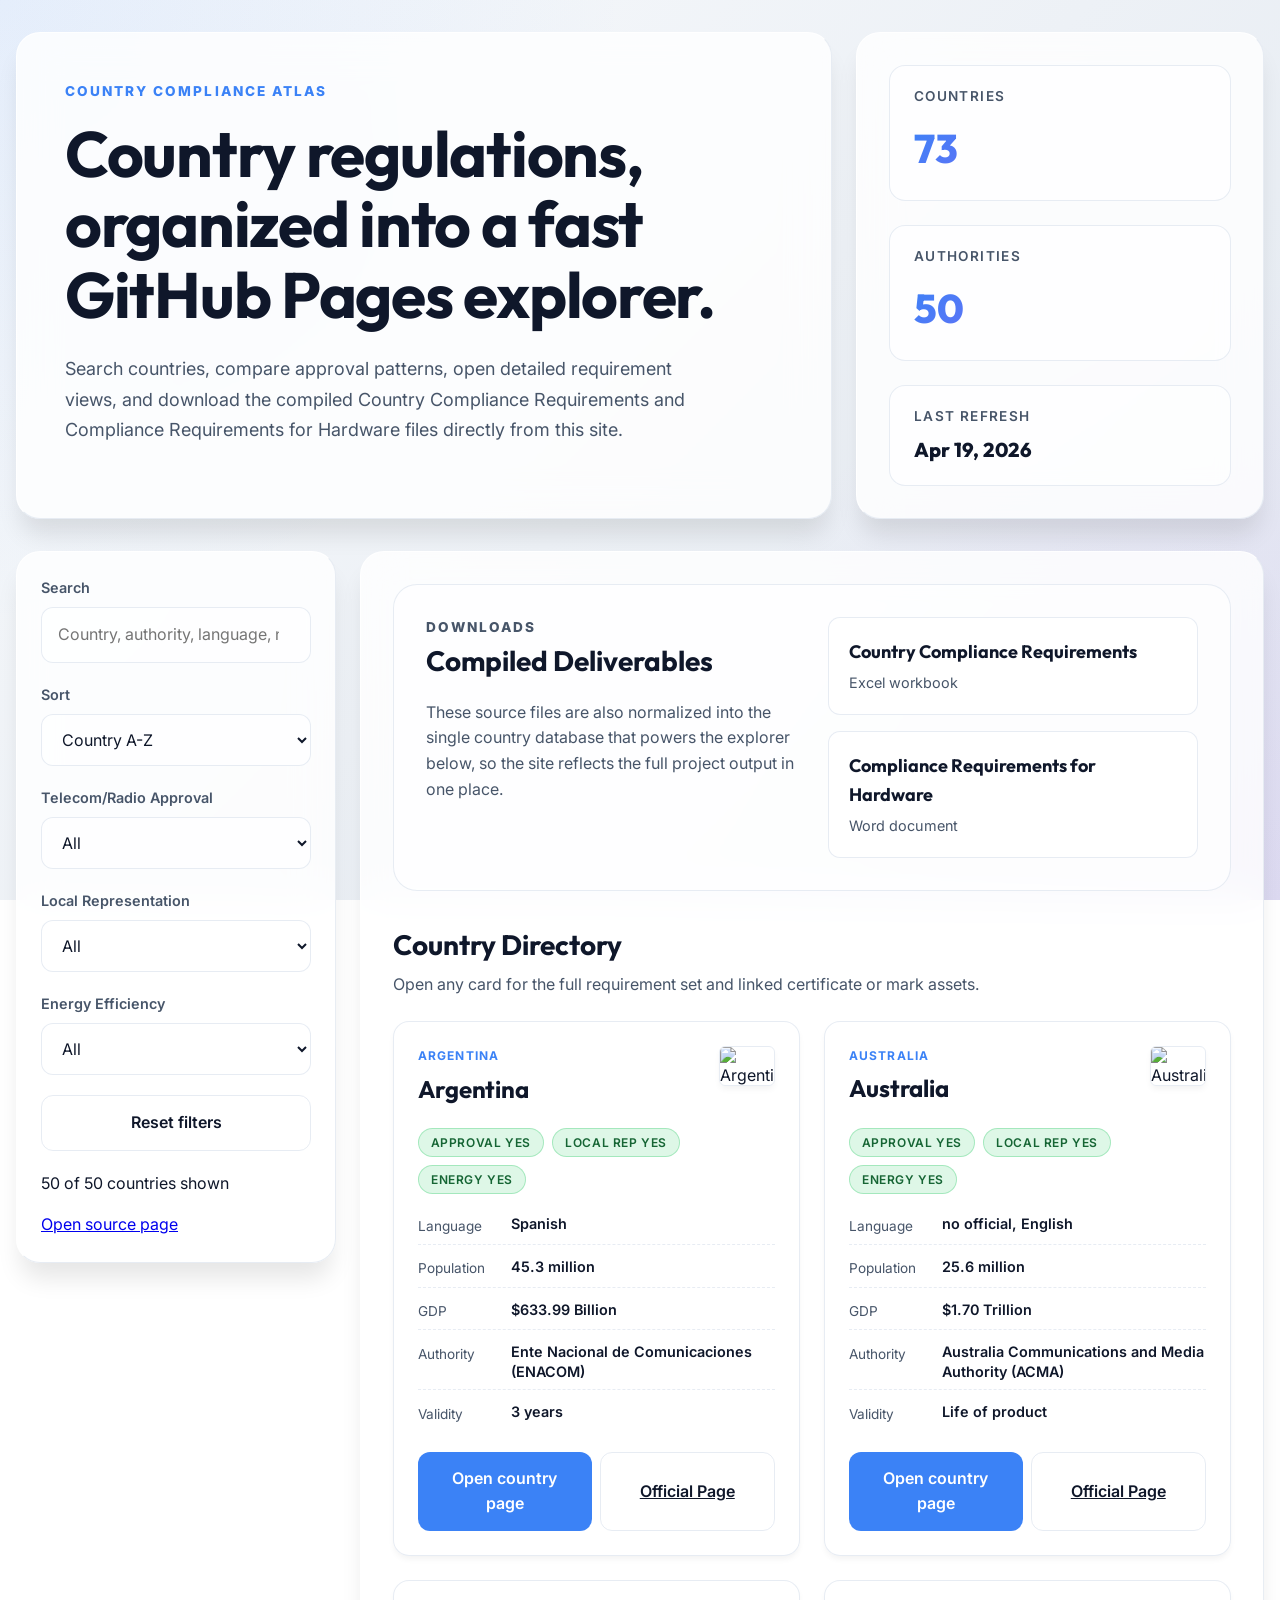
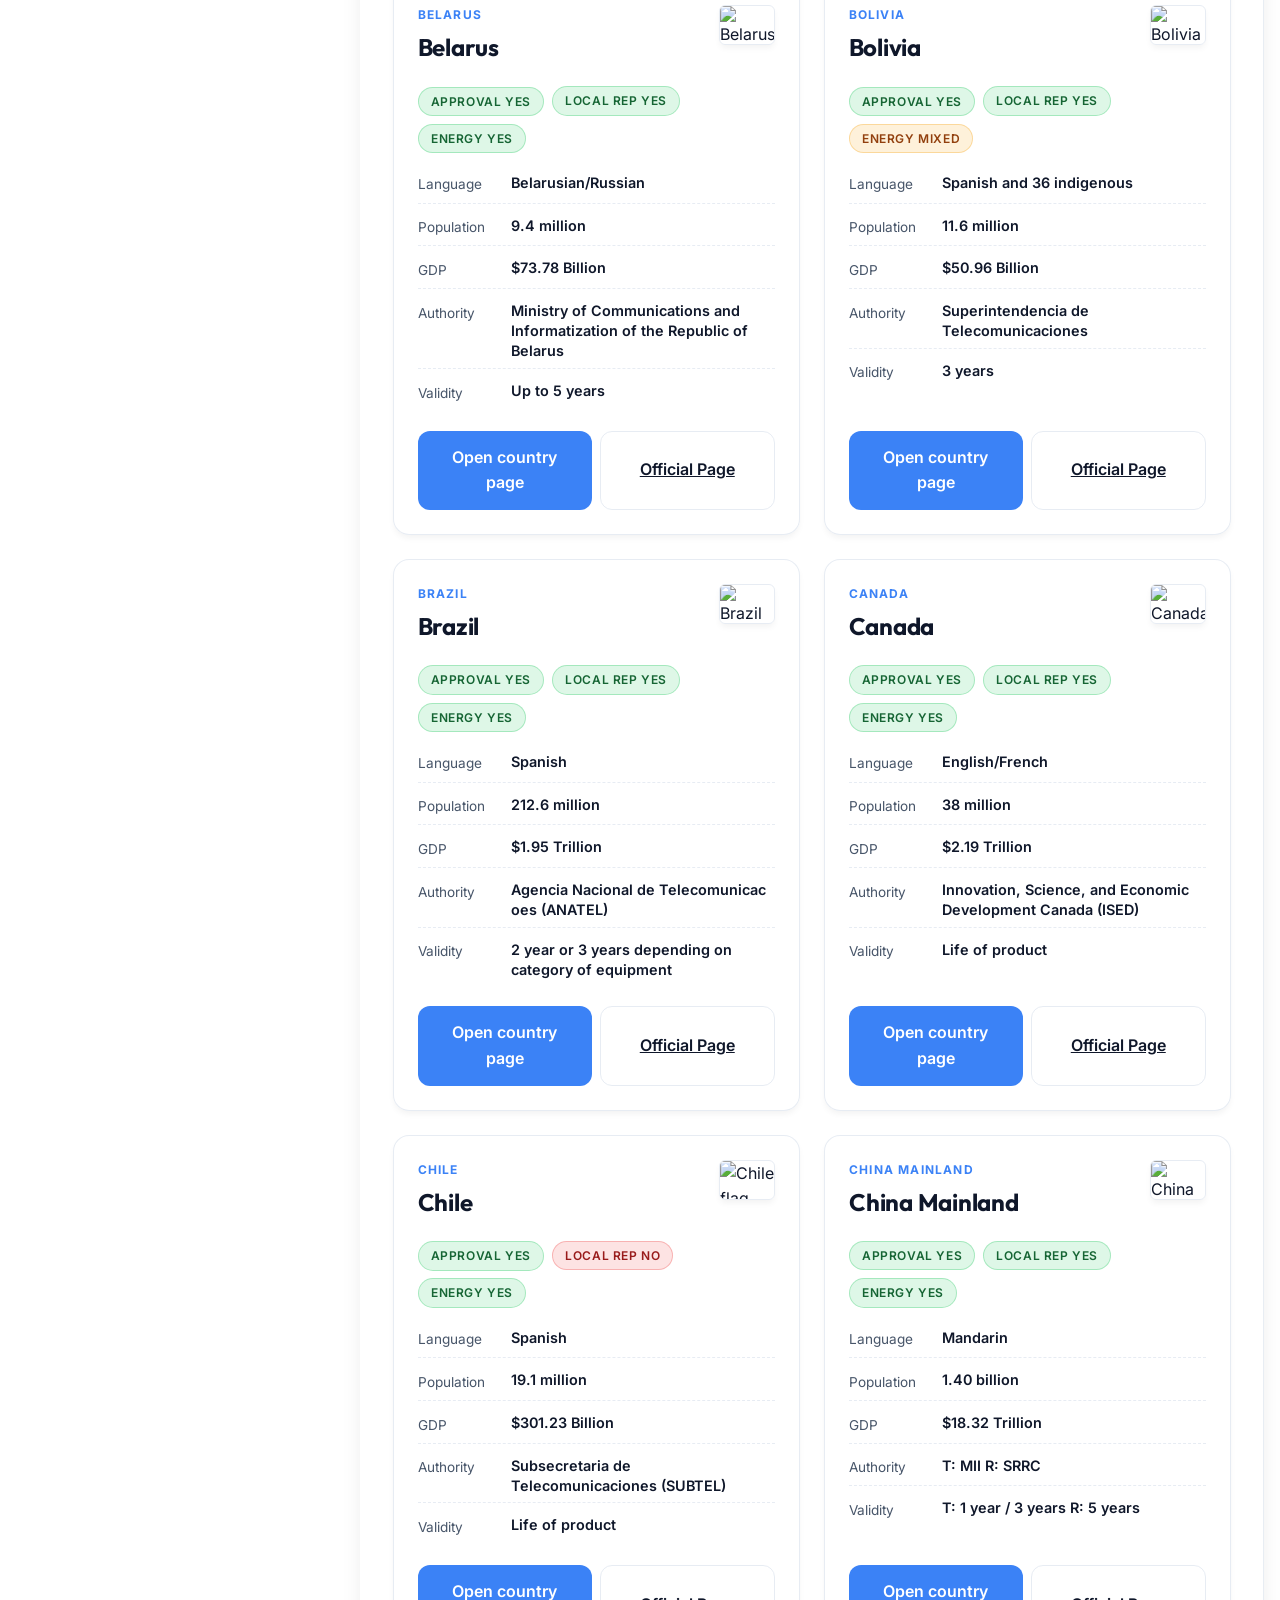
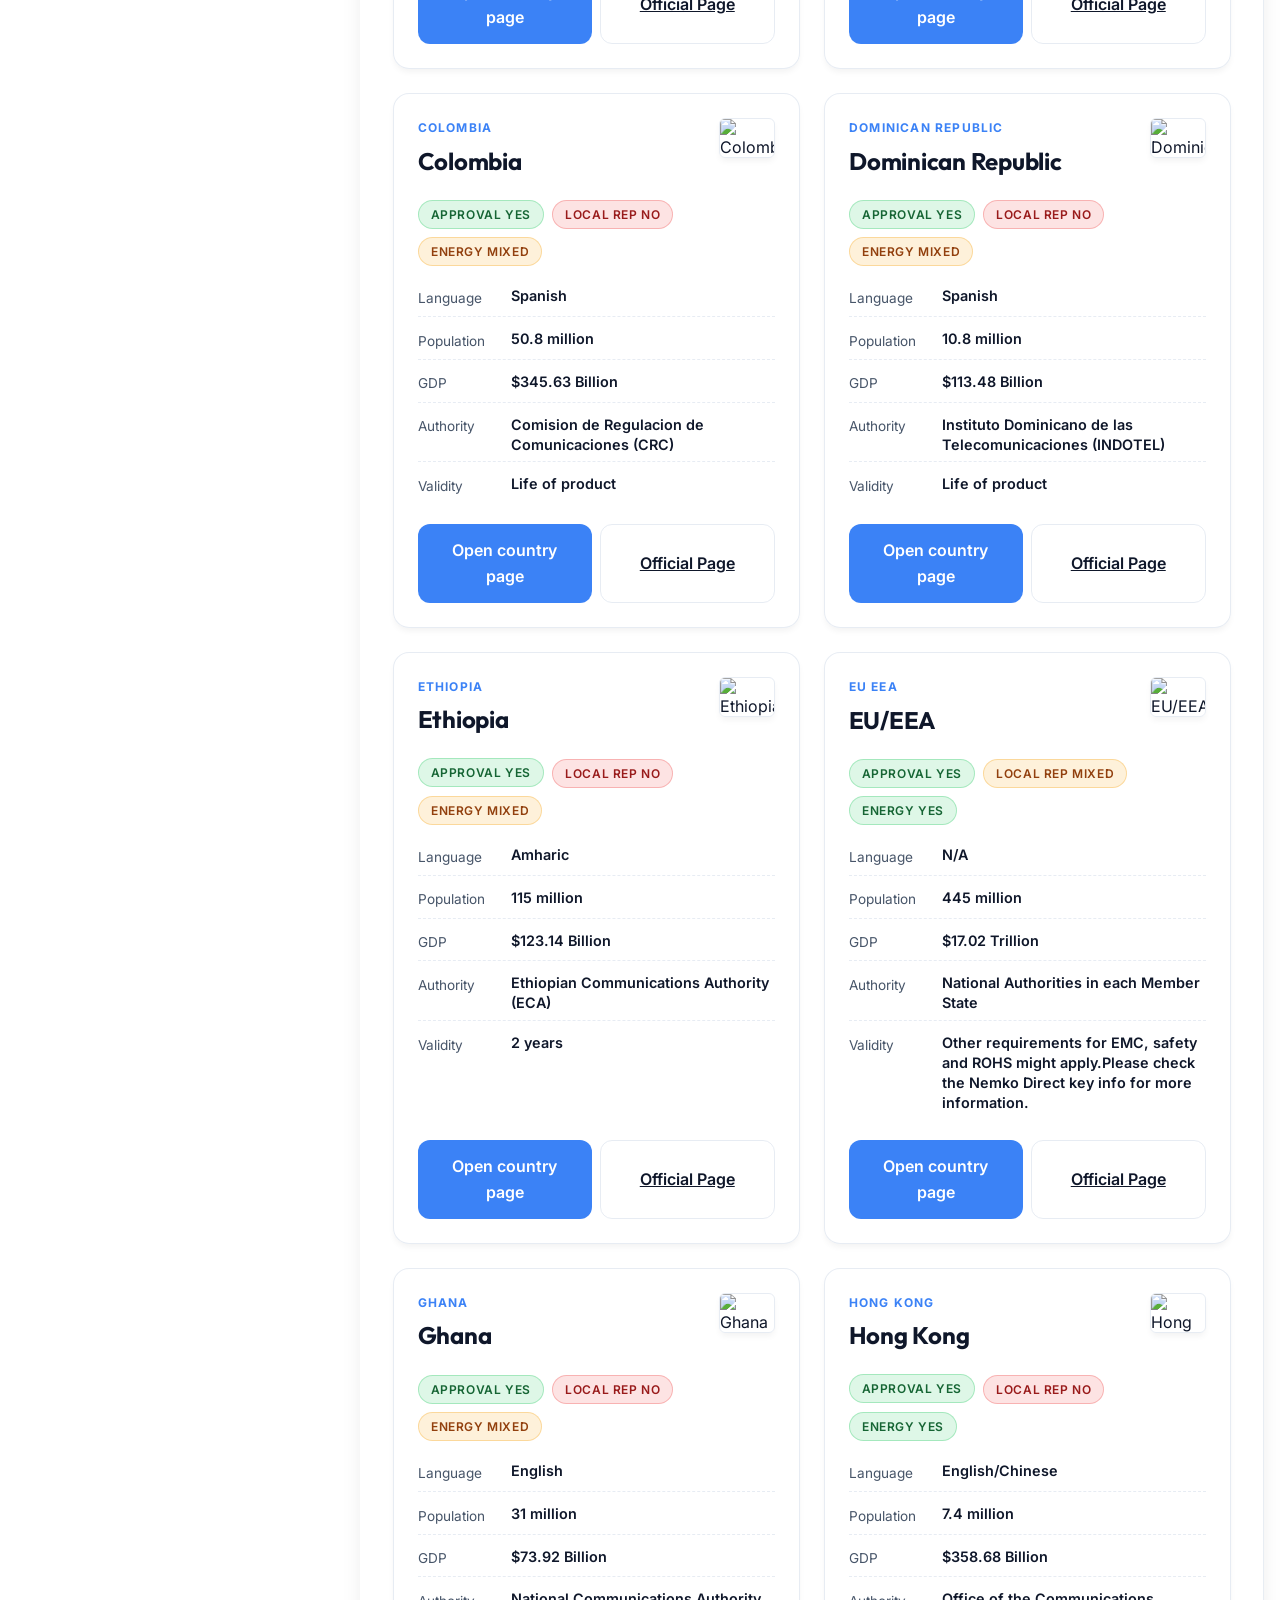
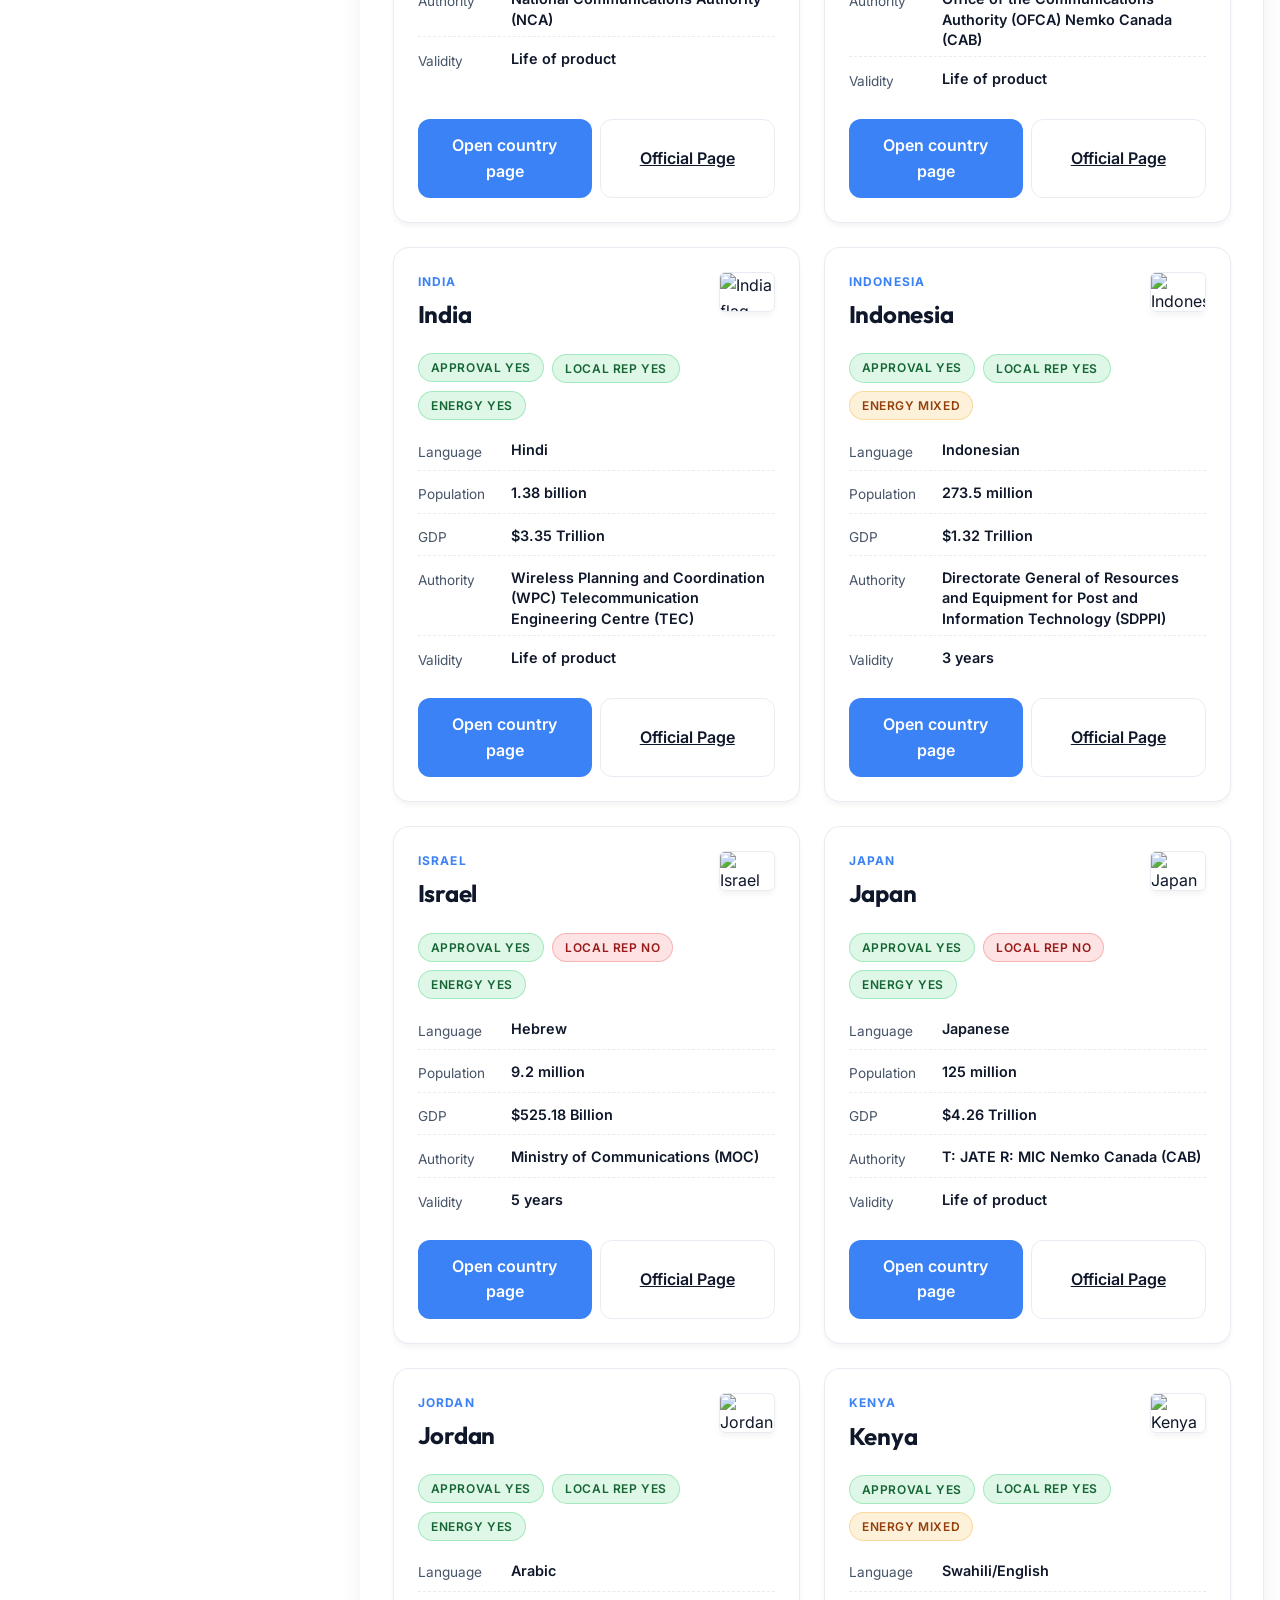
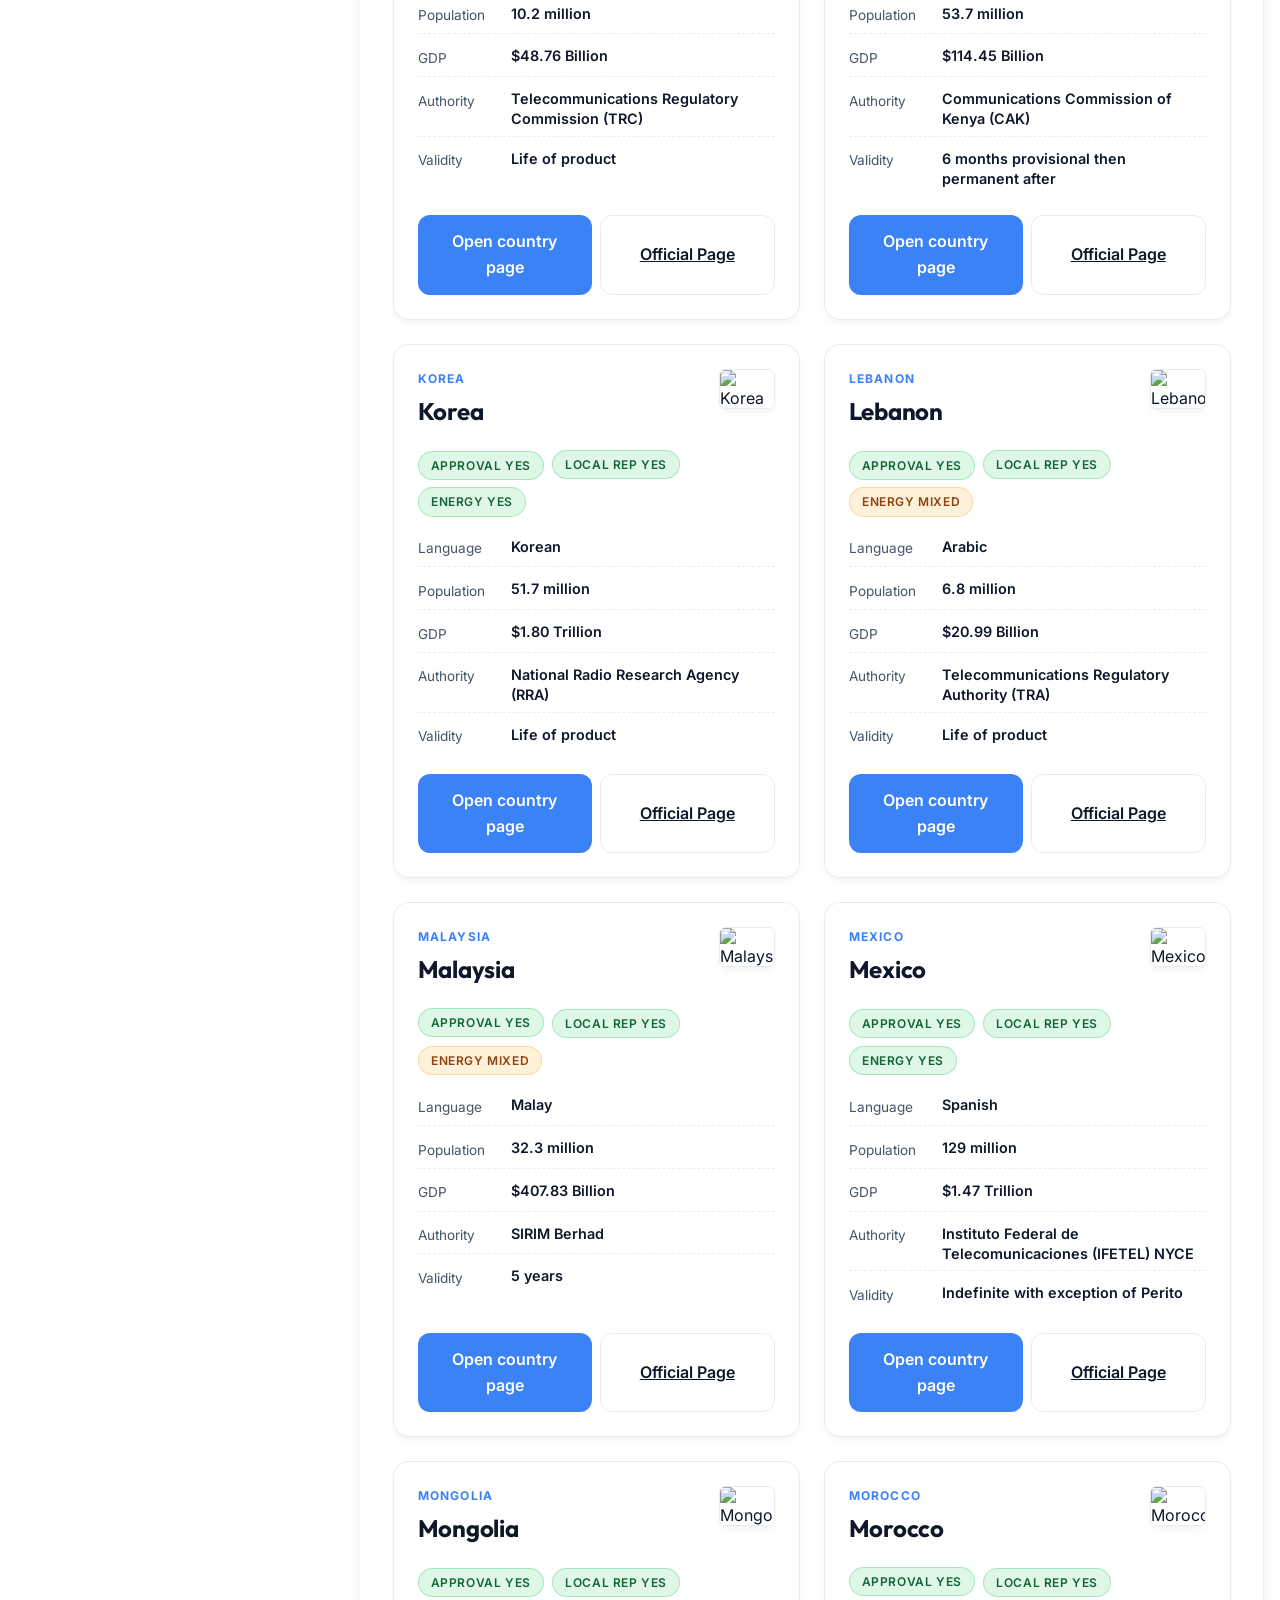
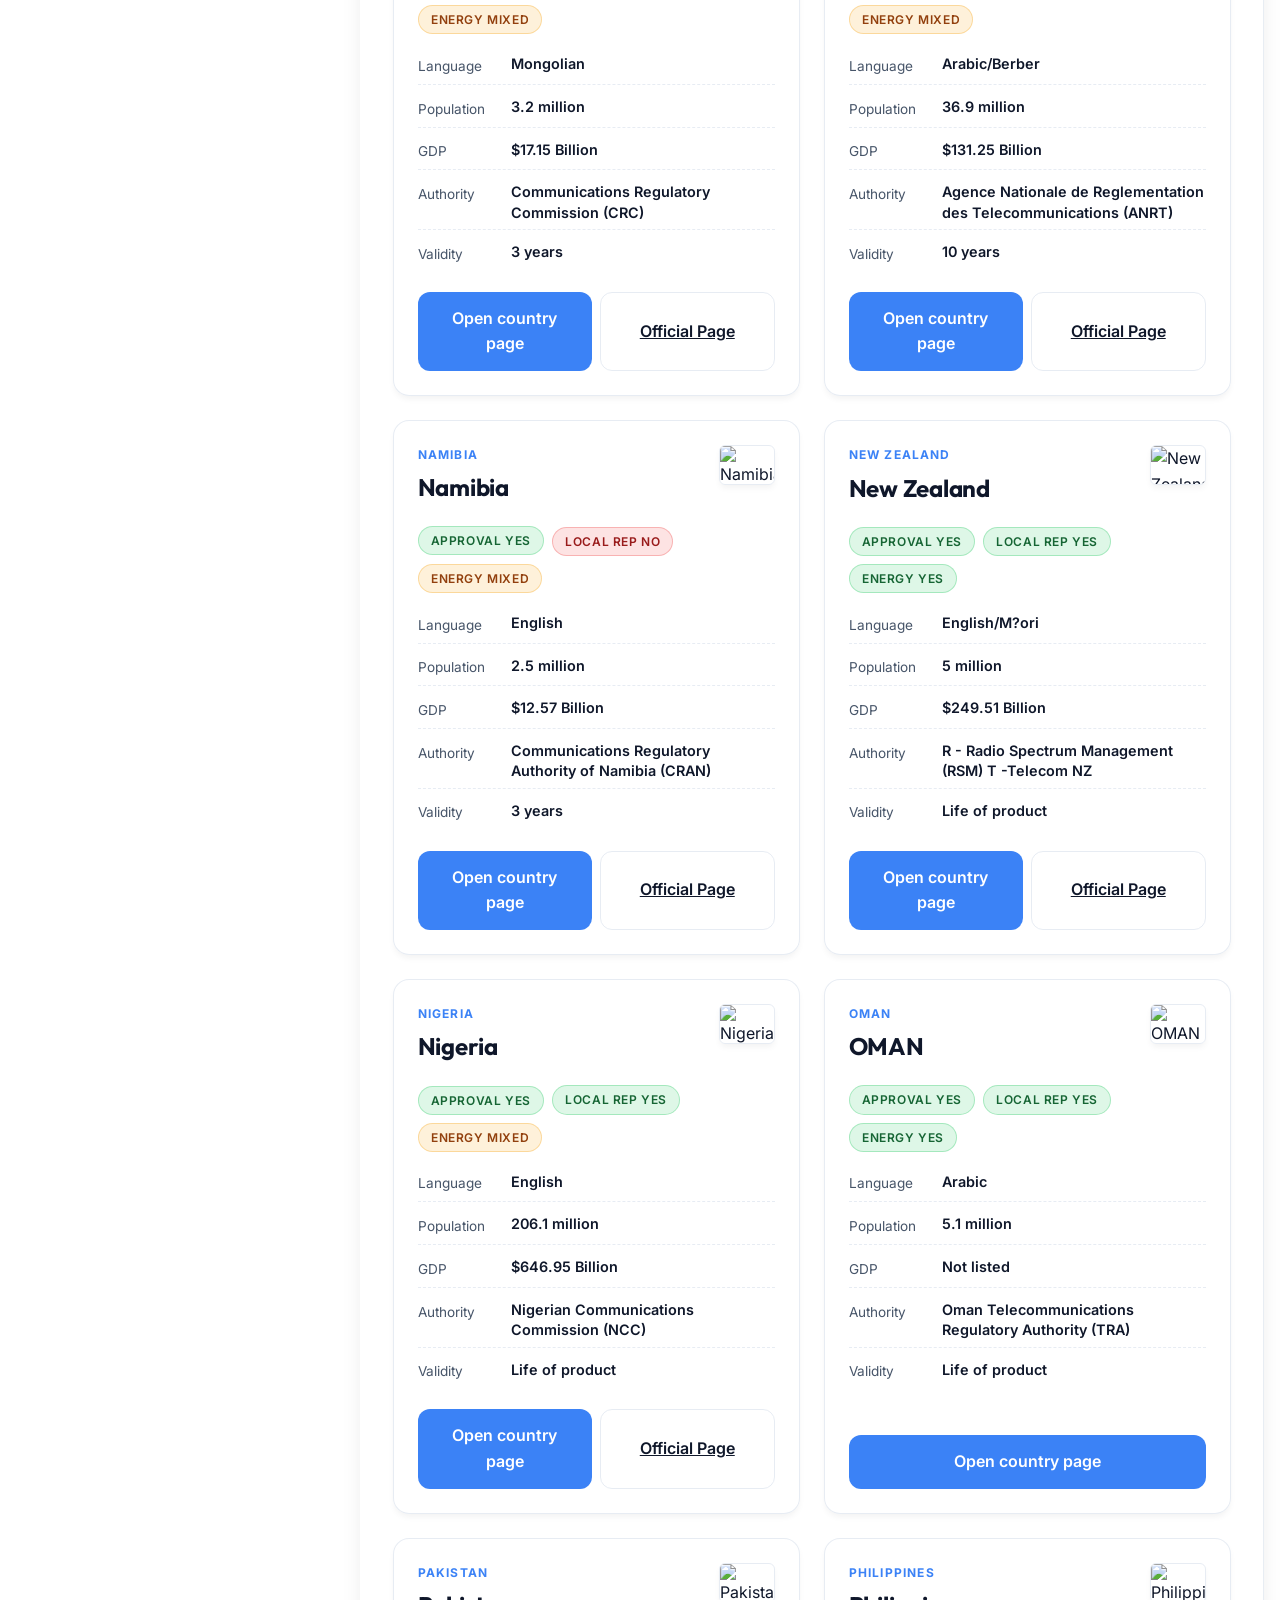
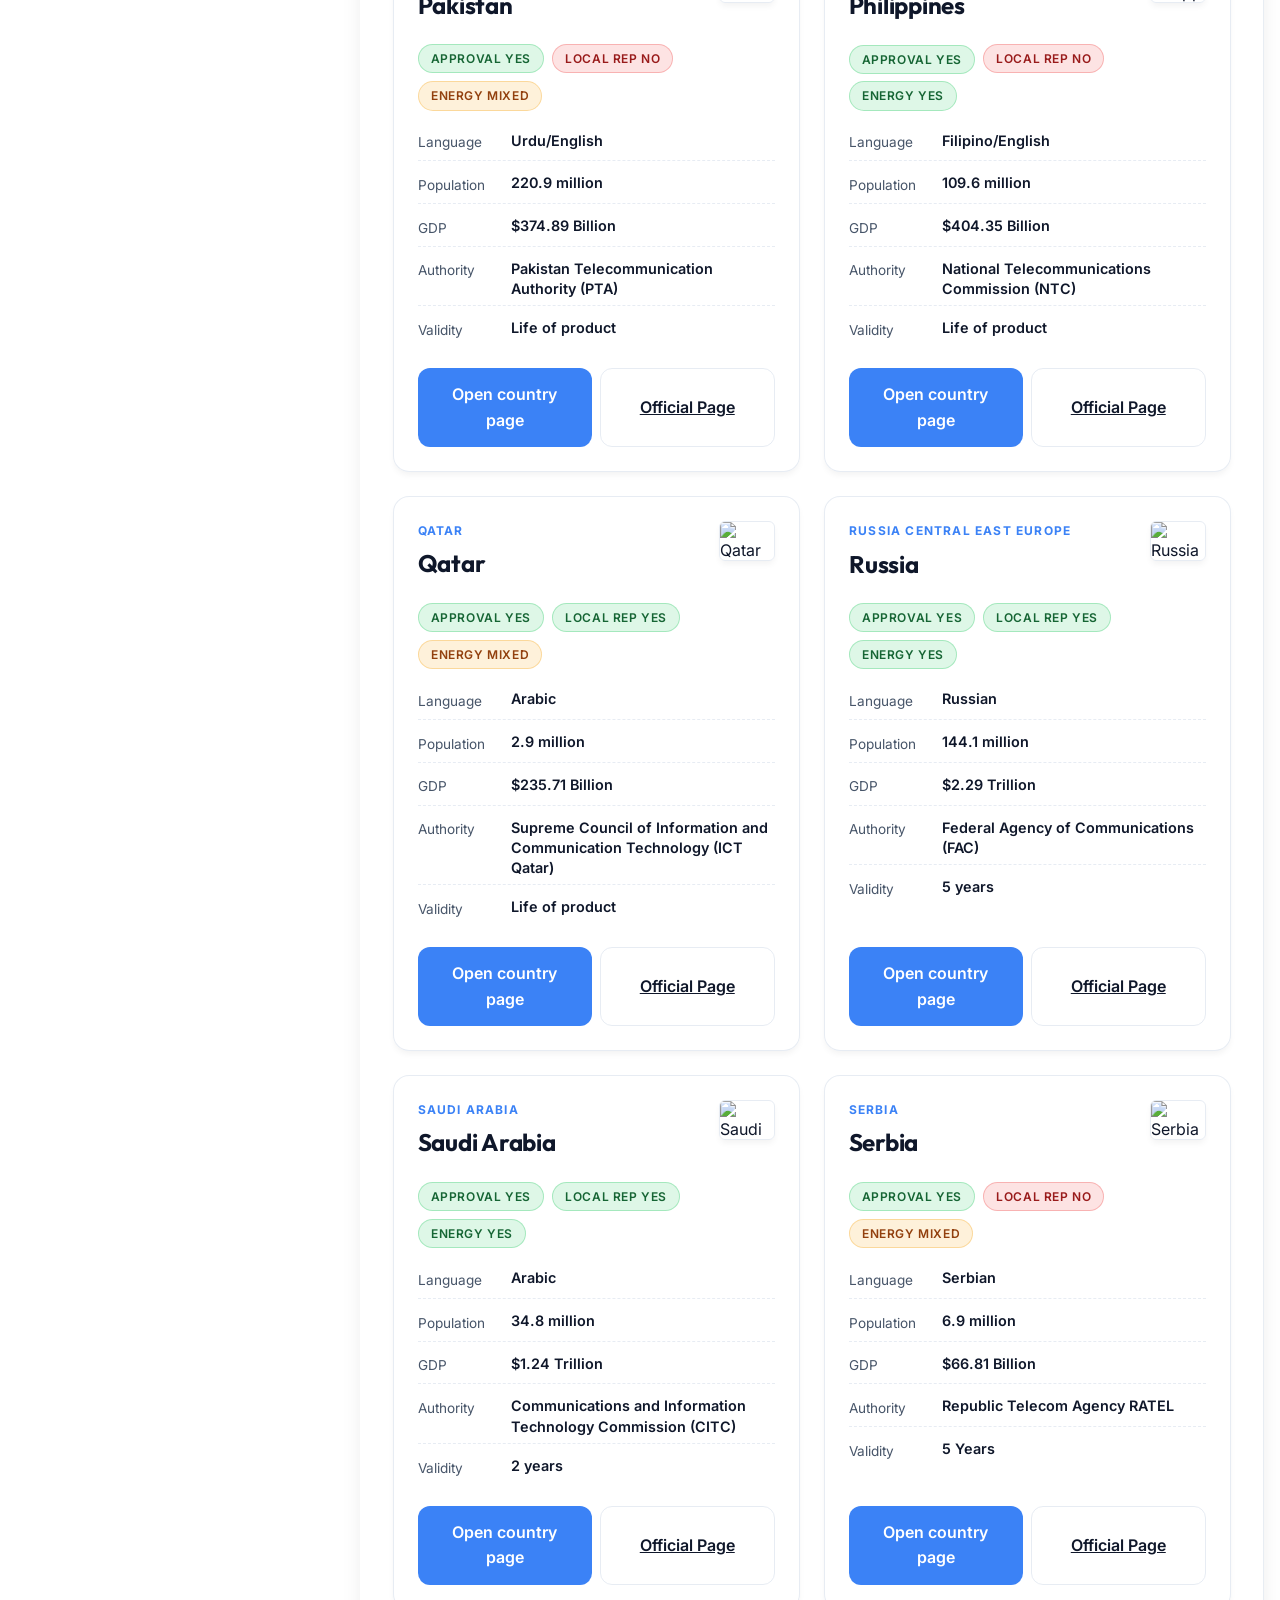
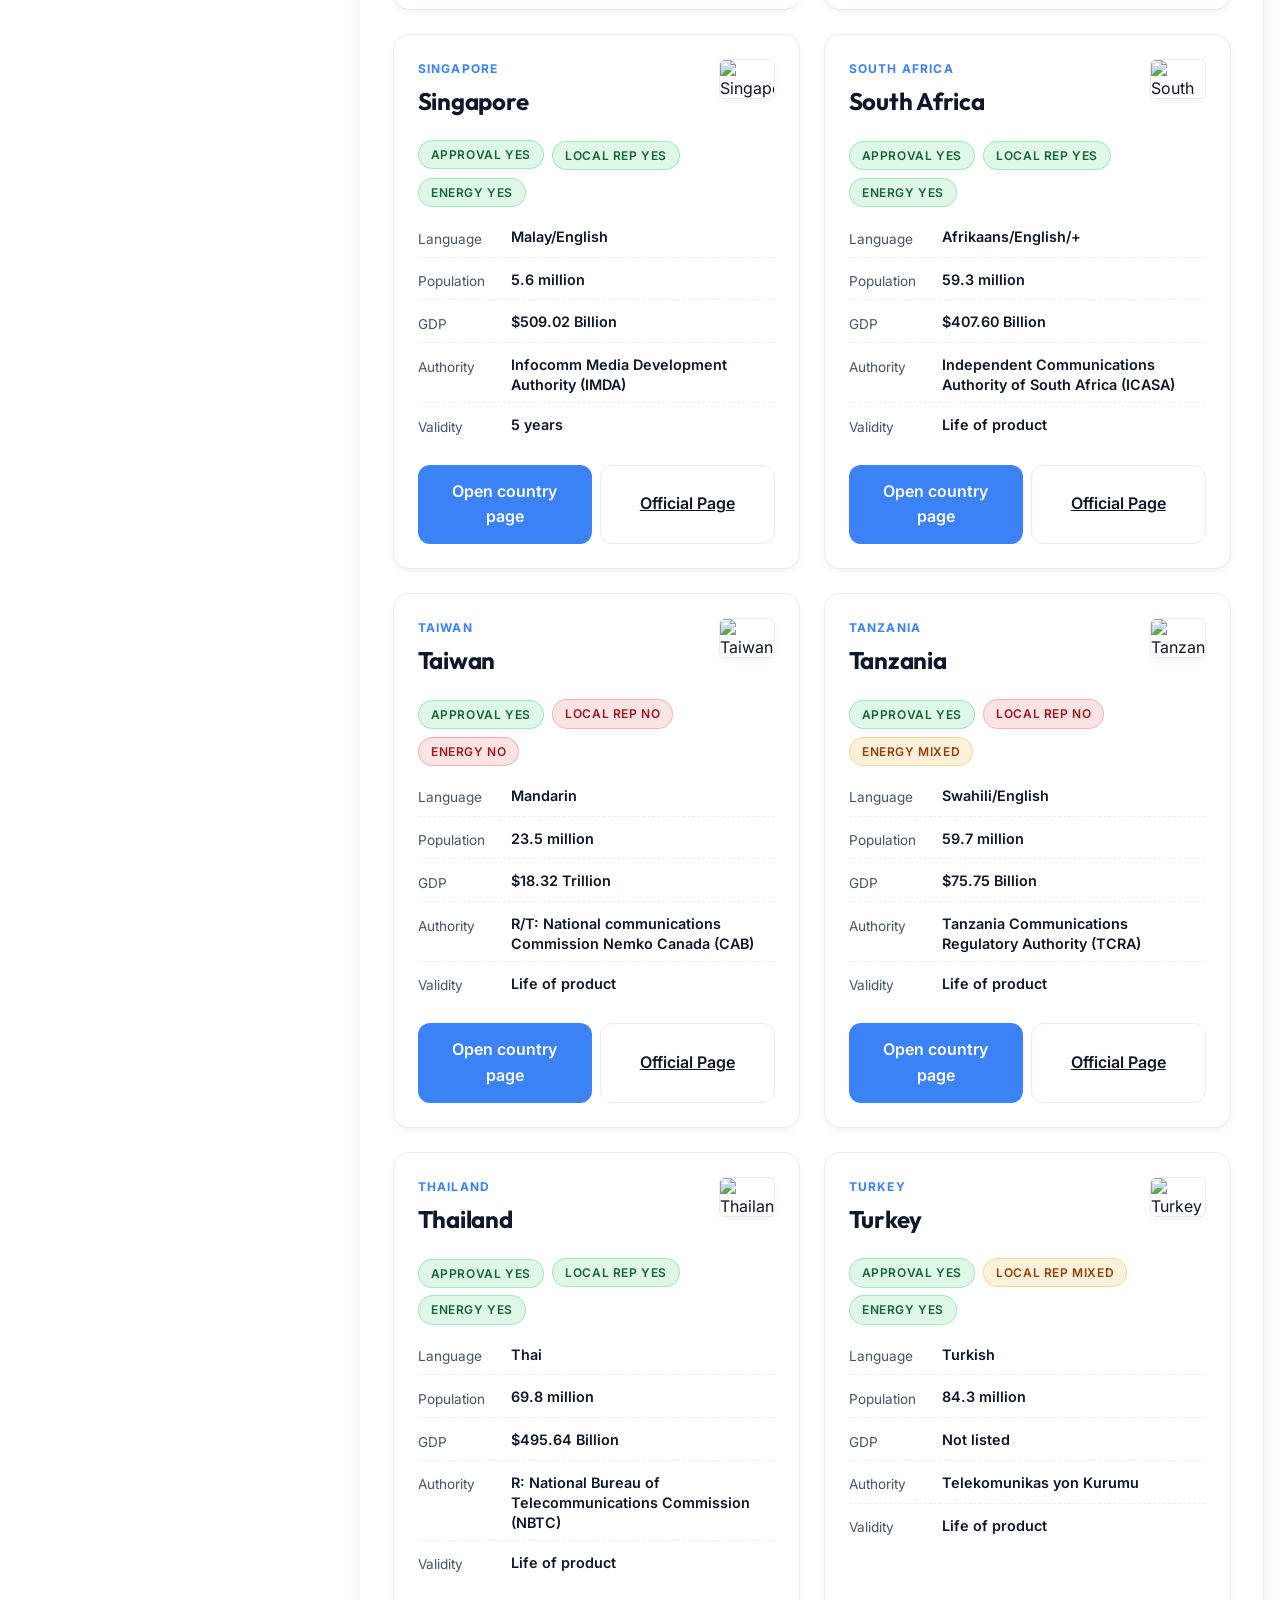
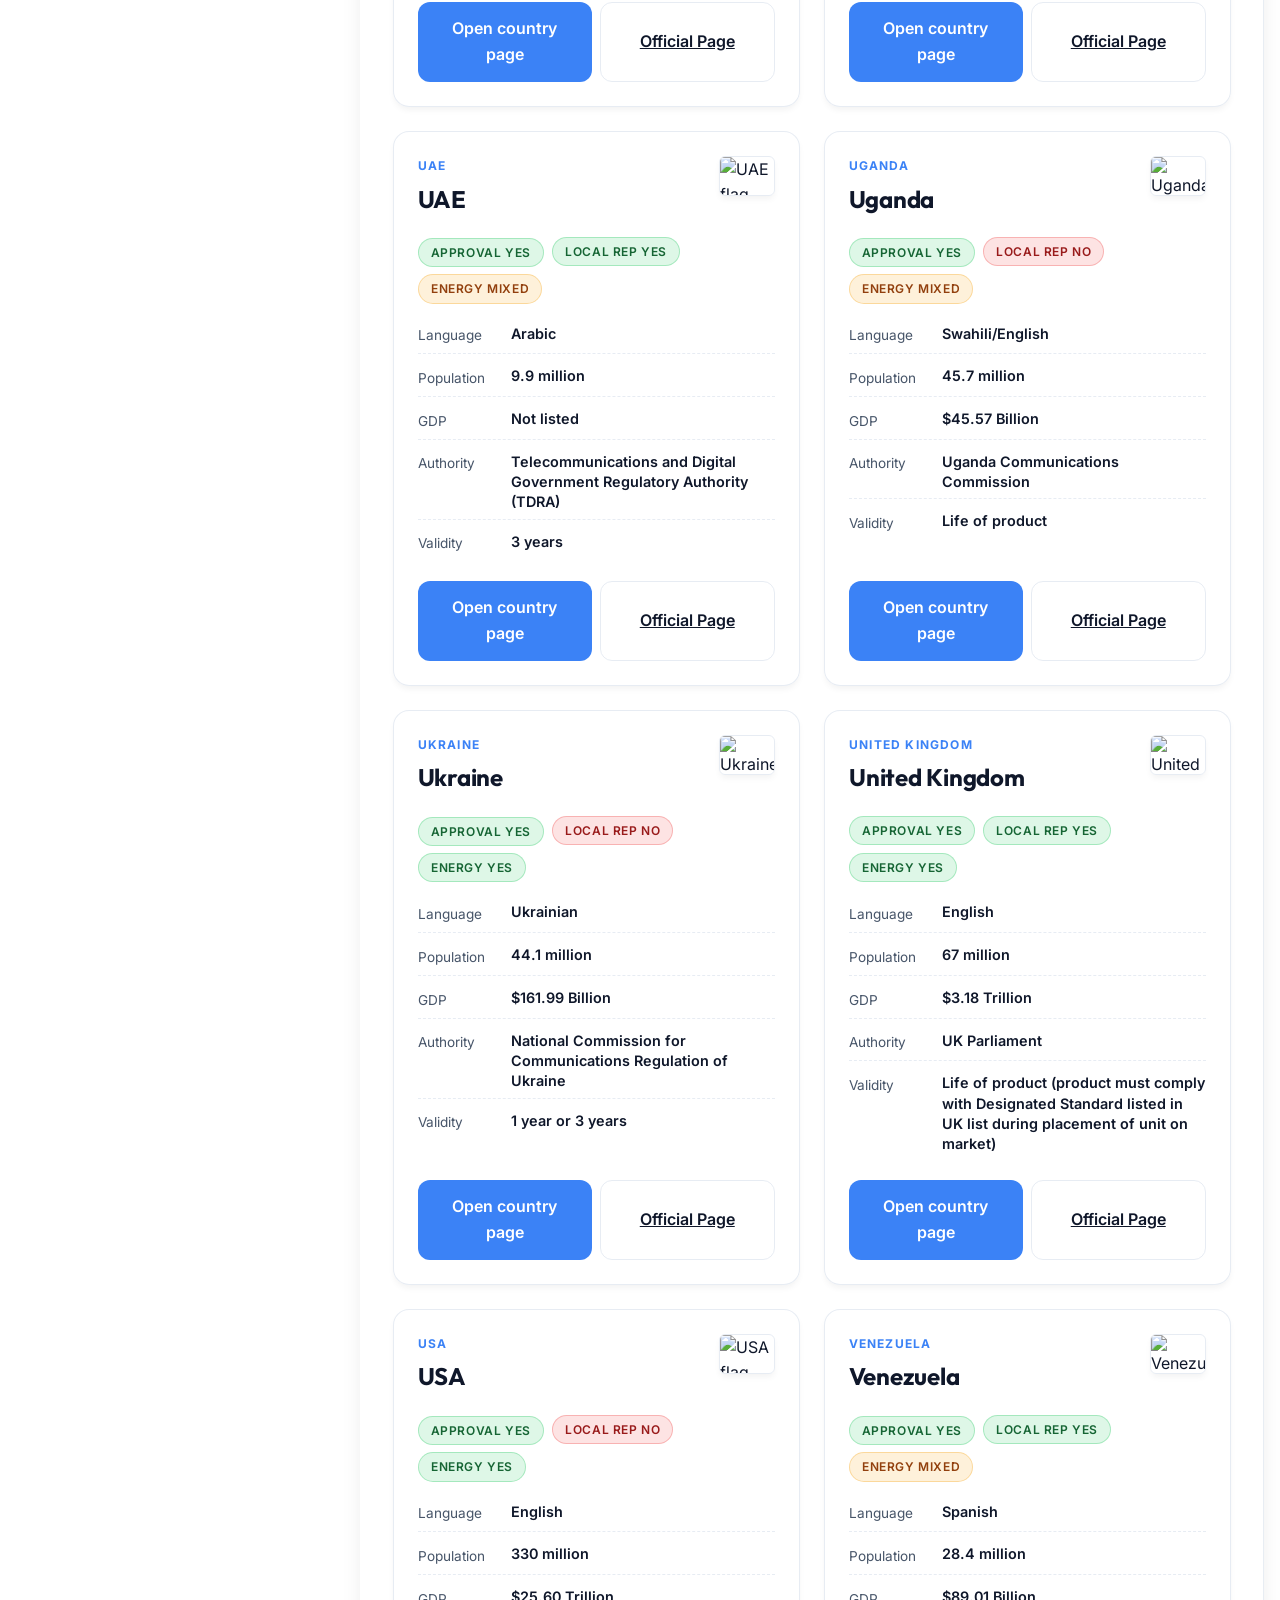
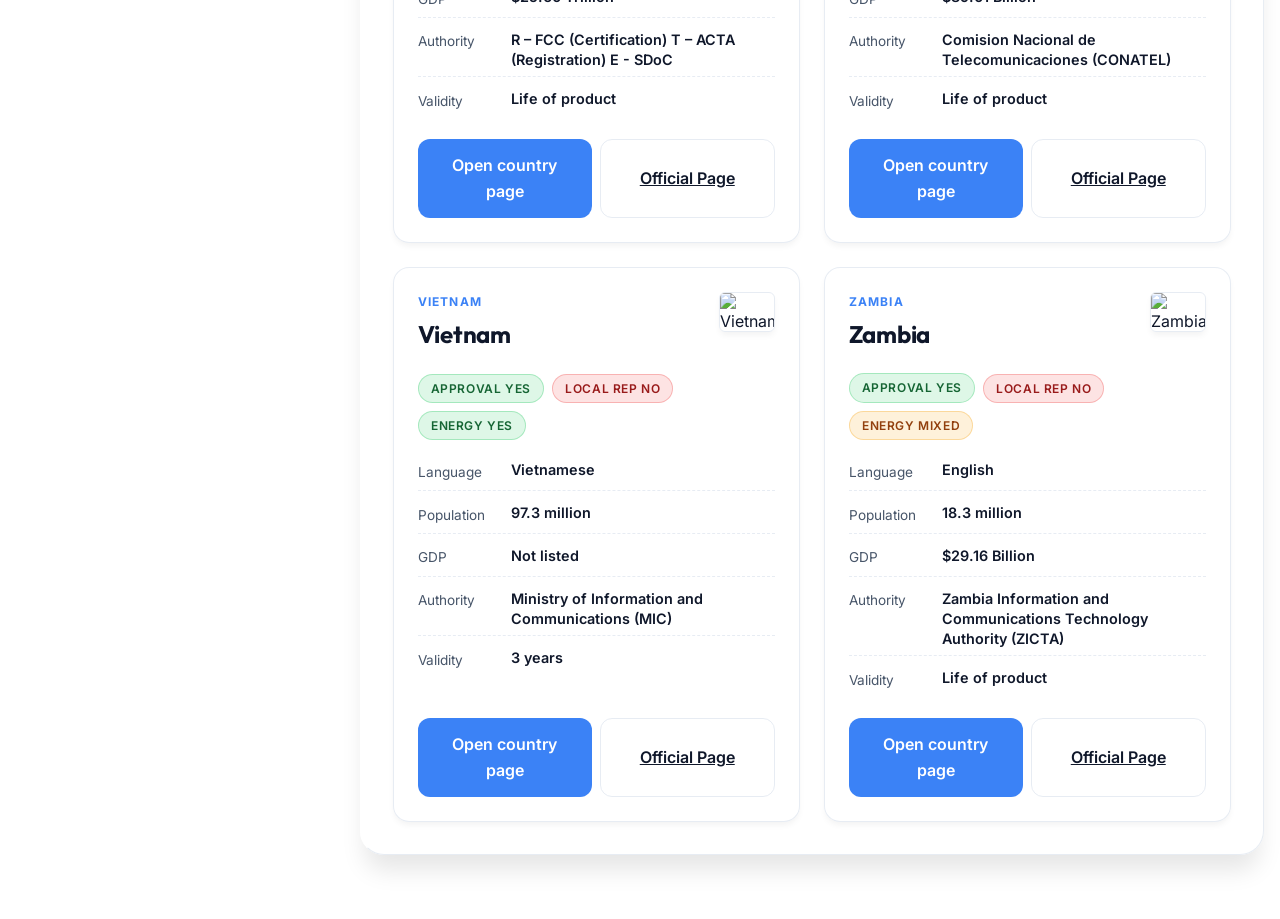
==== commit 9d378212: "Add GDP fetching and sorting by GDP, EMC, and Safety" ====
--- a/docs/index.html
+++ b/docs/index.html
@@ -52,8 +52,11 @@
             <label class="field-label" for="sort-select">Sort</label>
             <select id="sort-select">
               <option value="country">Country A-Z</option>
+              <option value="gdp">GDP</option>
               <option value="population">Population</option>
               <option value="authority">Authority</option>
+              <option value="emc">EMC Requirements</option>
+              <option value="safety">Safety Requirements</option>
             </select>
           </section>
 
@@ -156,6 +159,10 @@
             <dd data-field="population"></dd>
           </div>
           <div>
+            <dt>GDP</dt>
+            <dd class="gdp-value"></dd>
+          </div>
+          <div>
             <dt>Authority</dt>
             <dd data-field="regulatory_authority"></dd>
           </div>
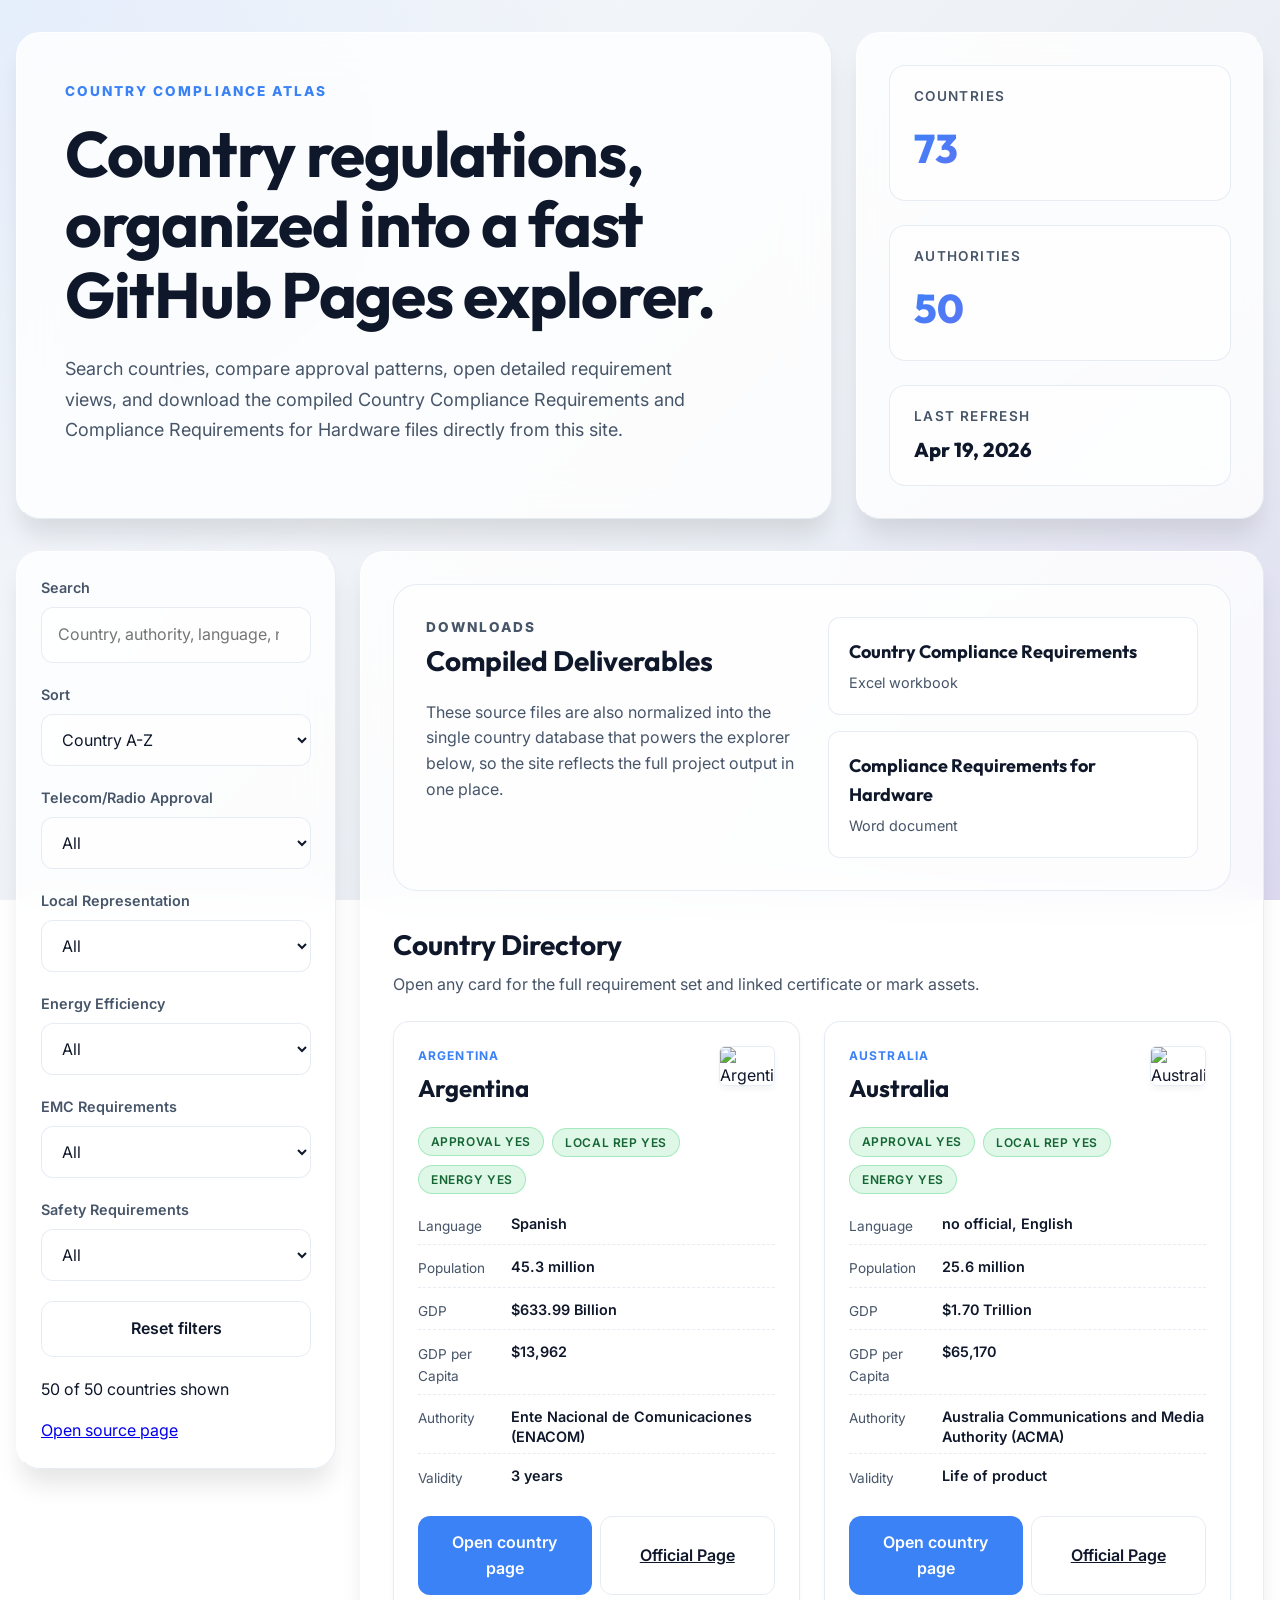
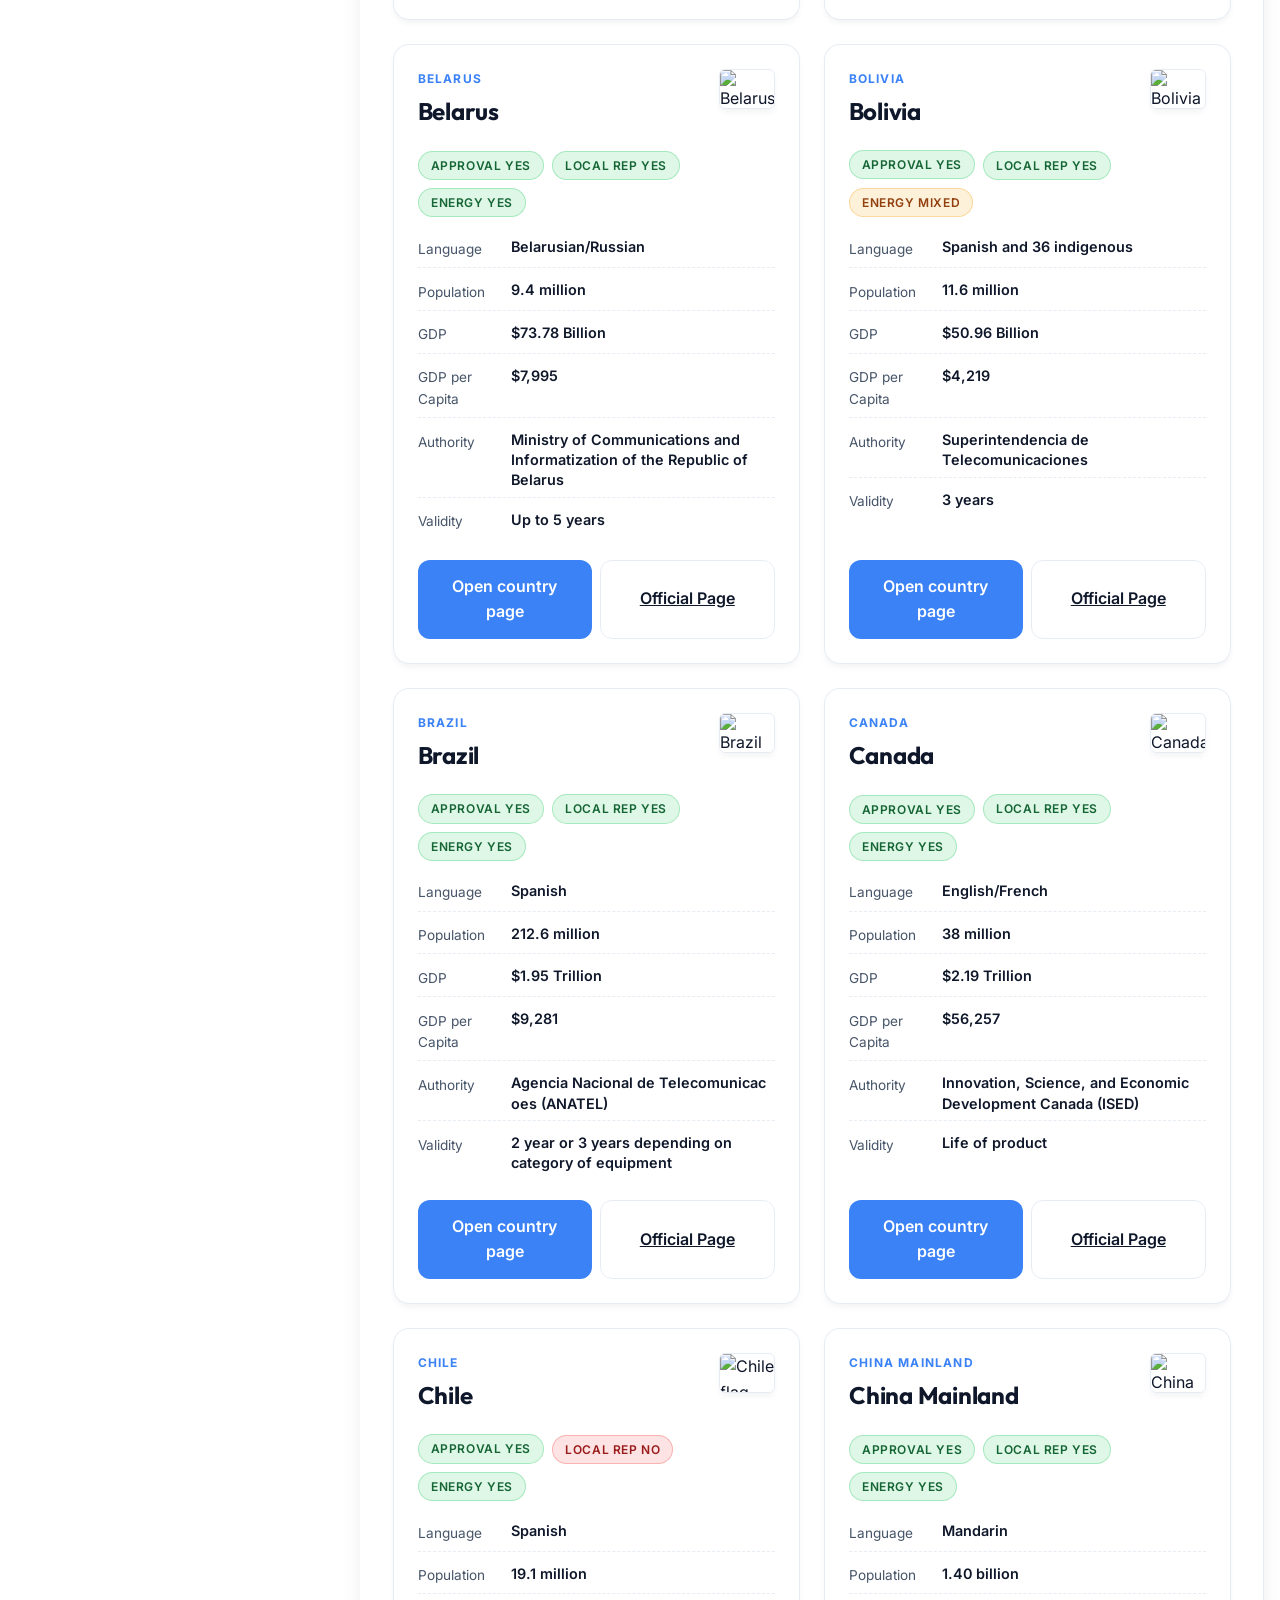
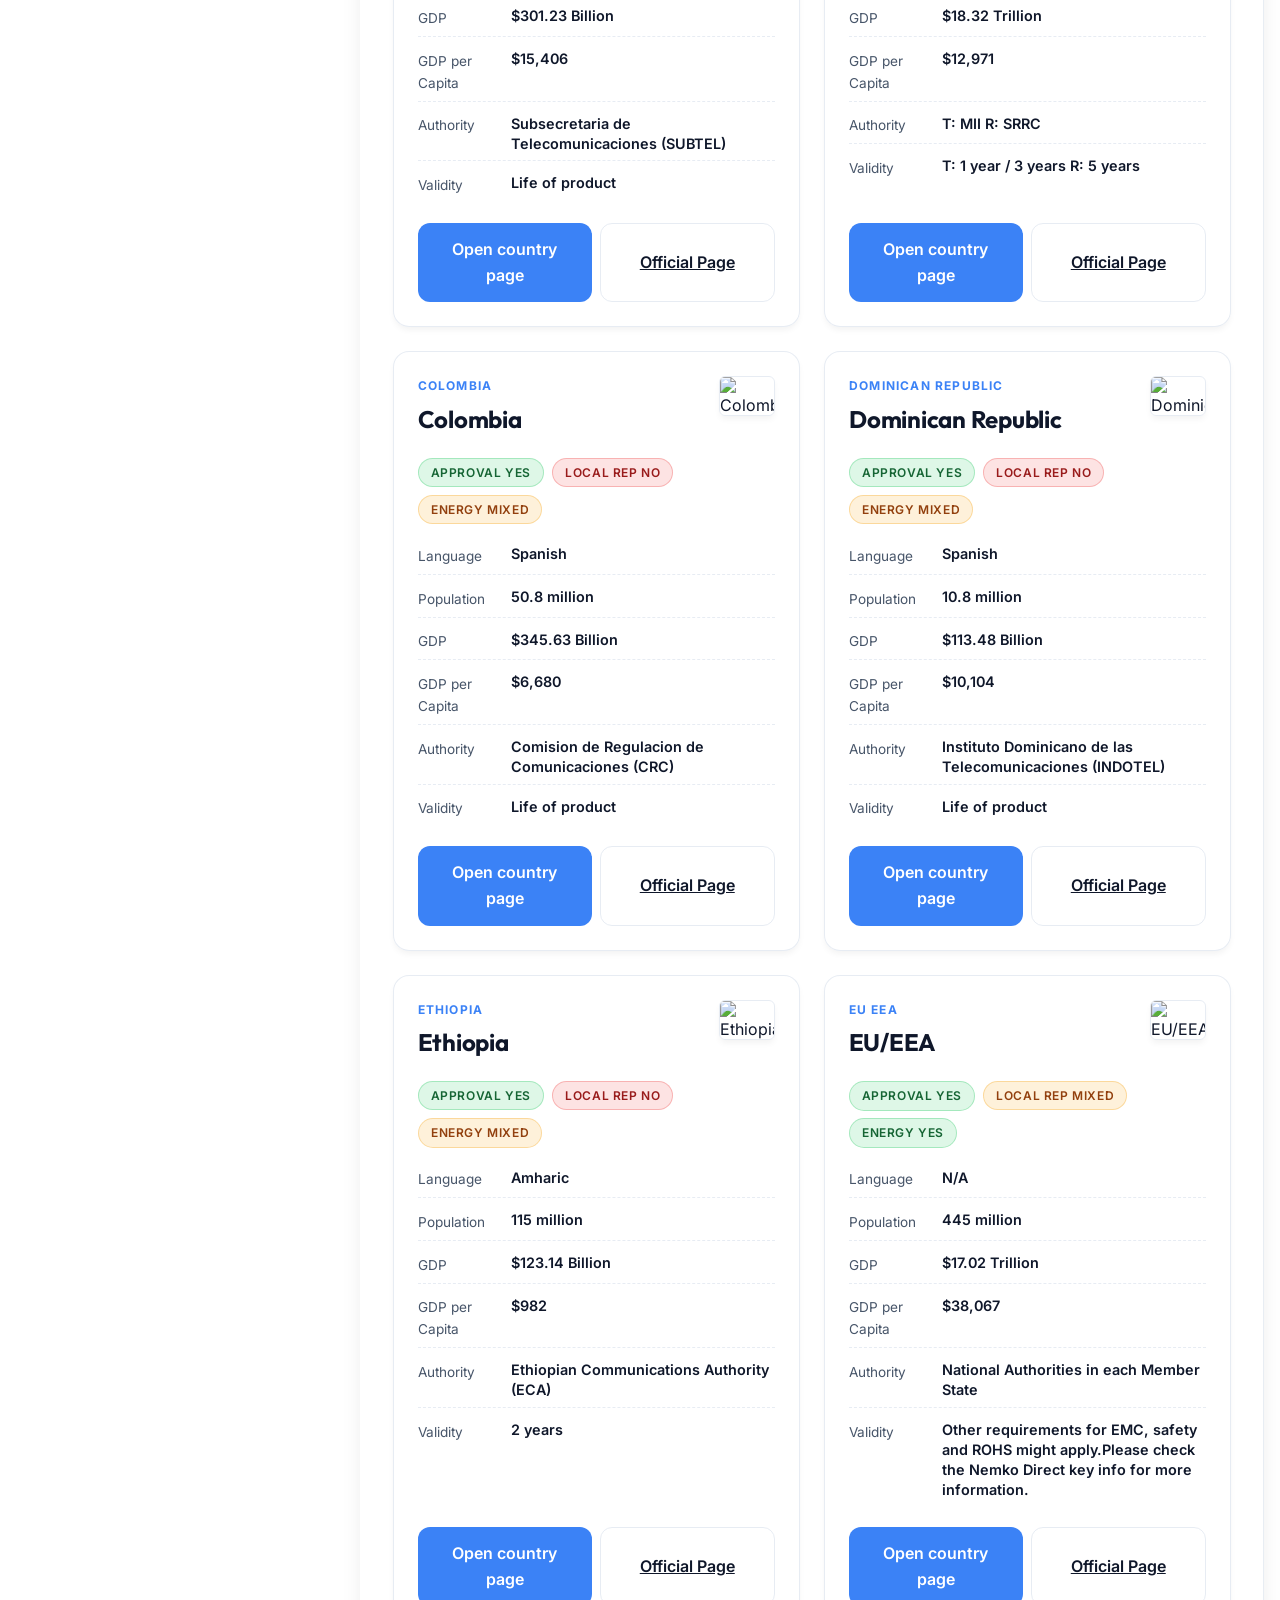
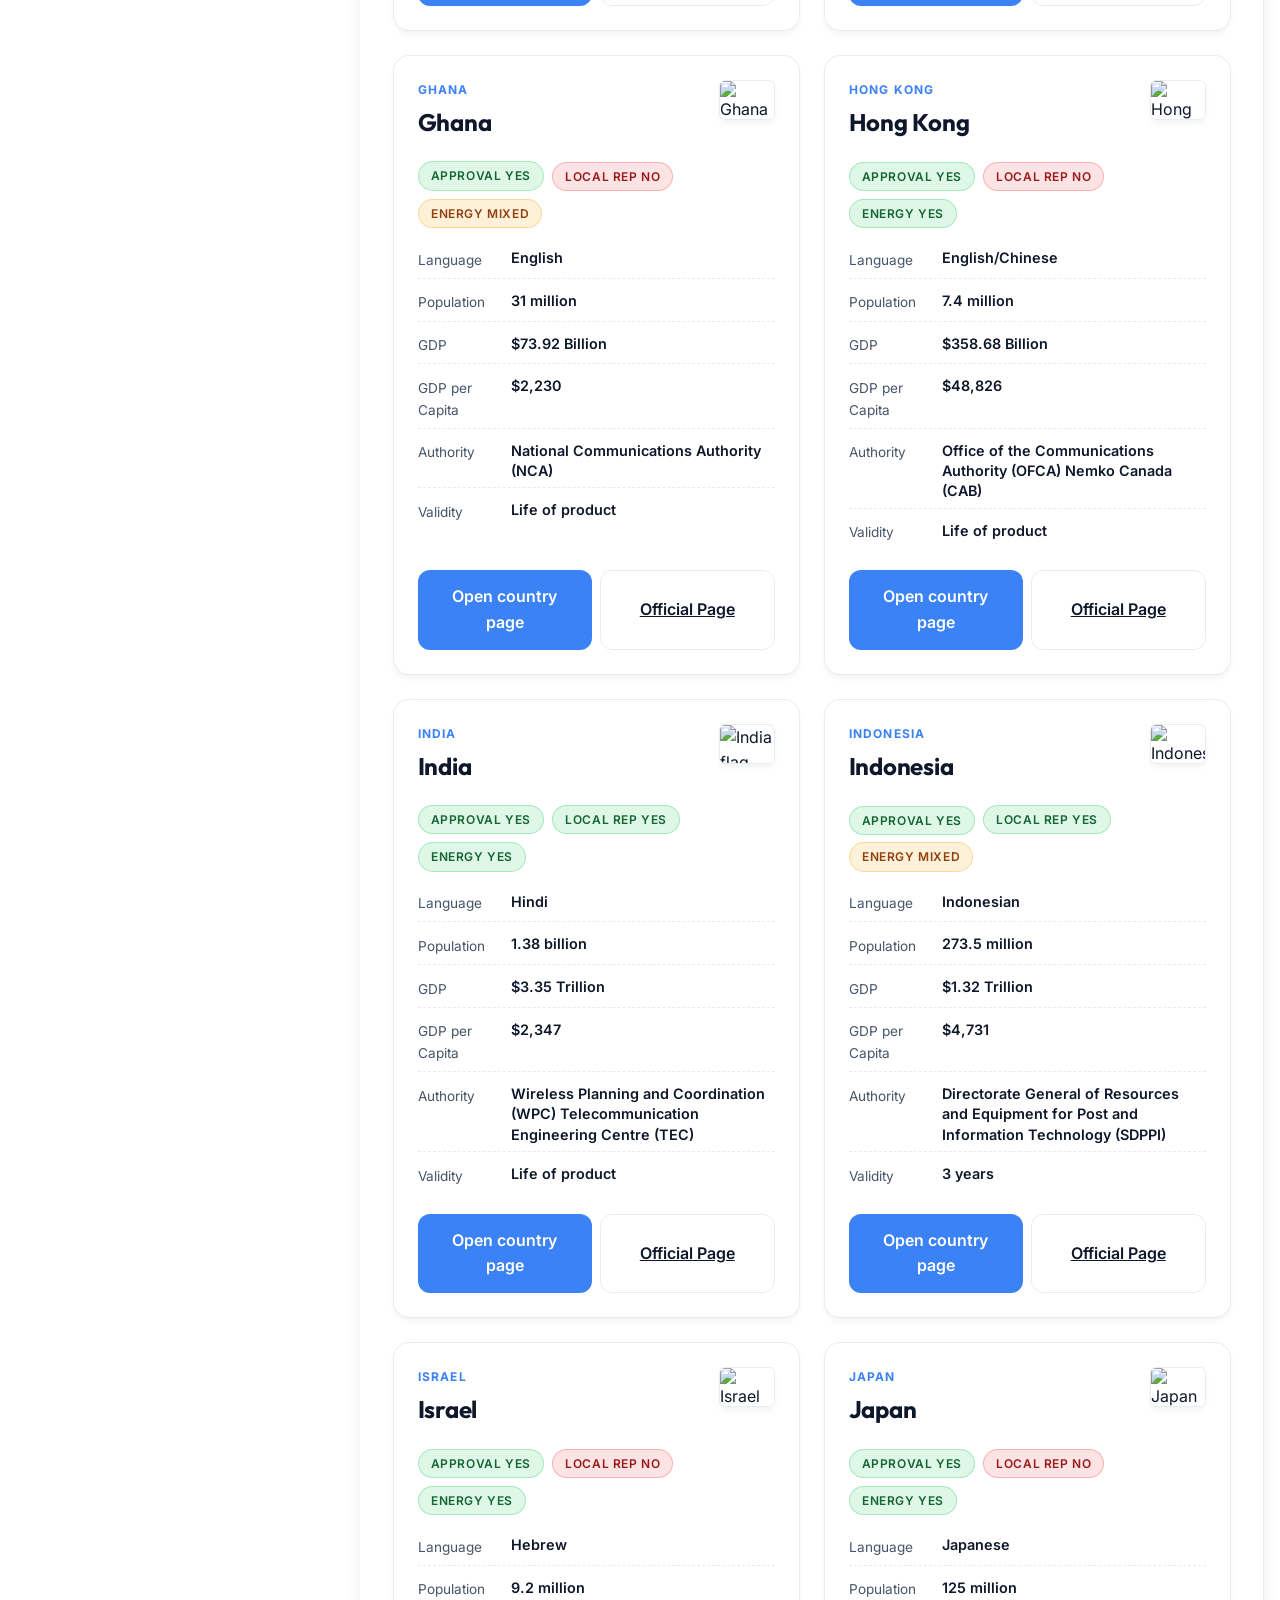
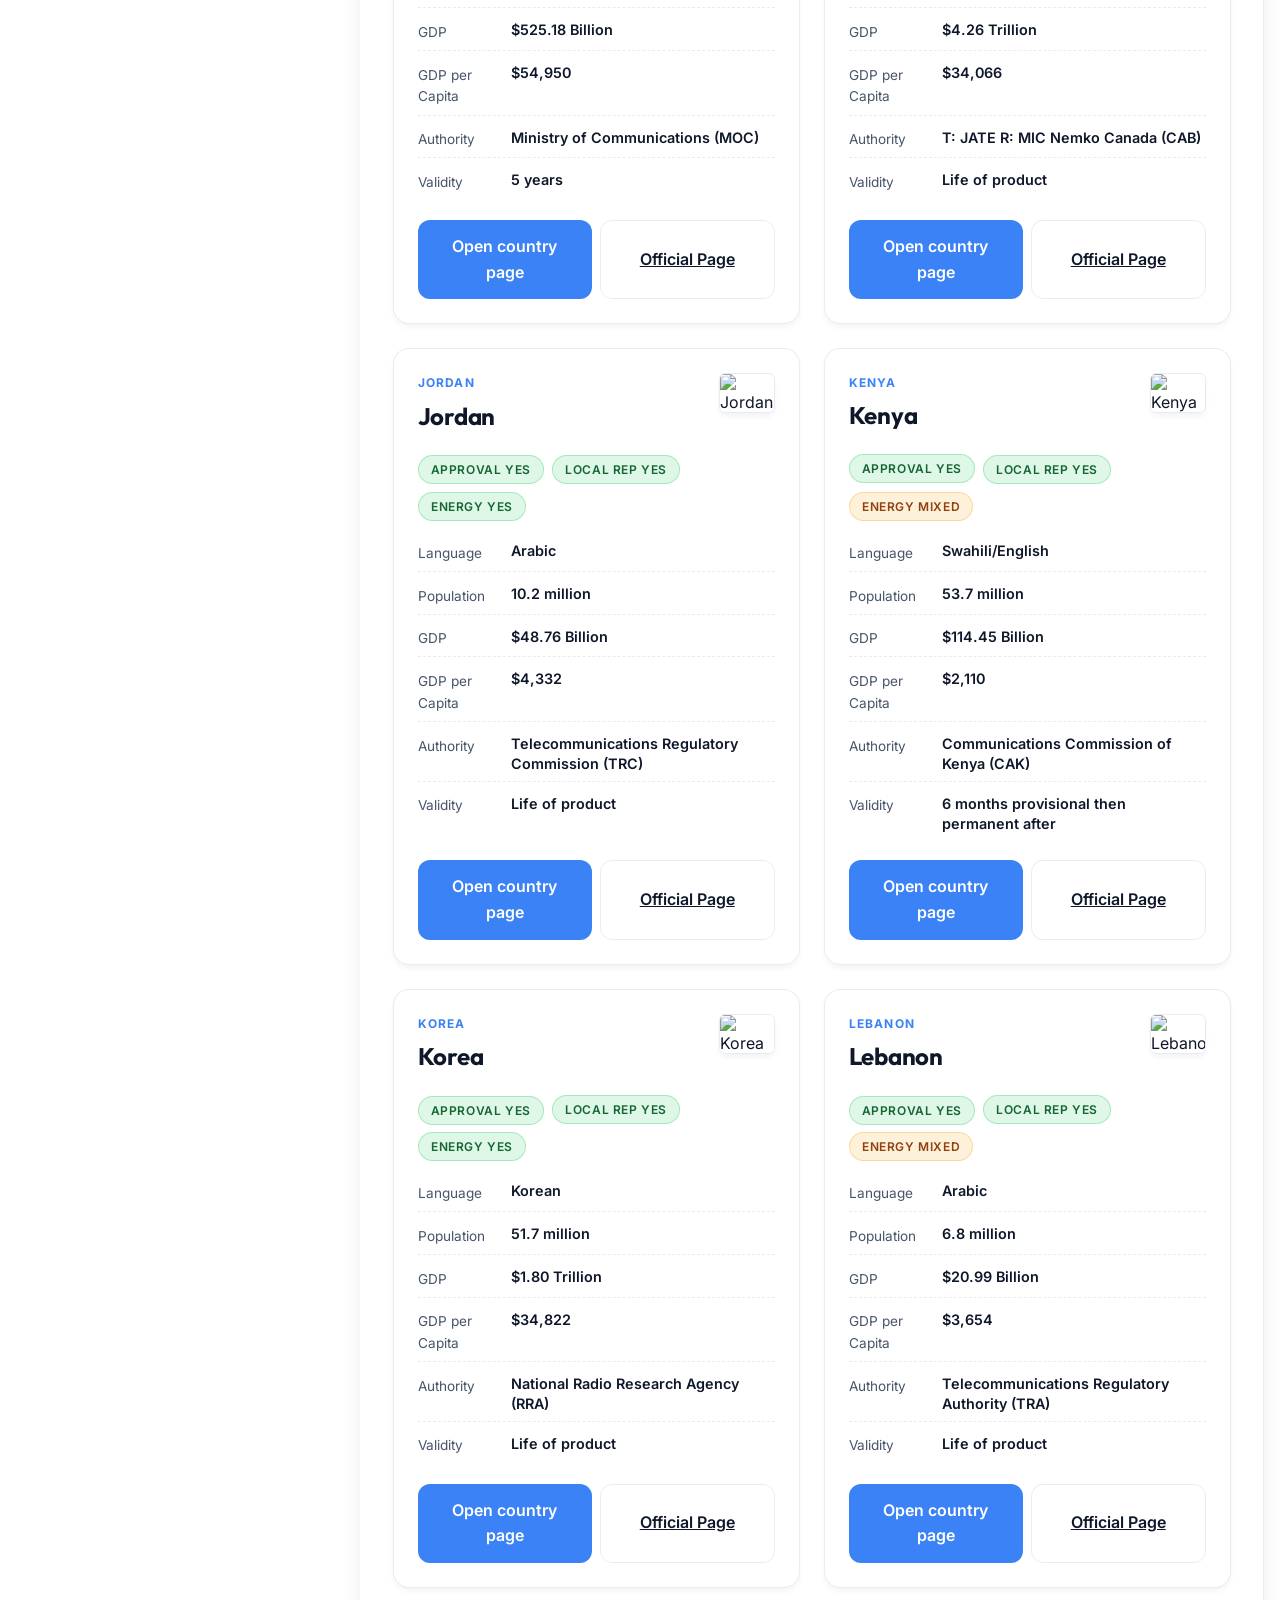
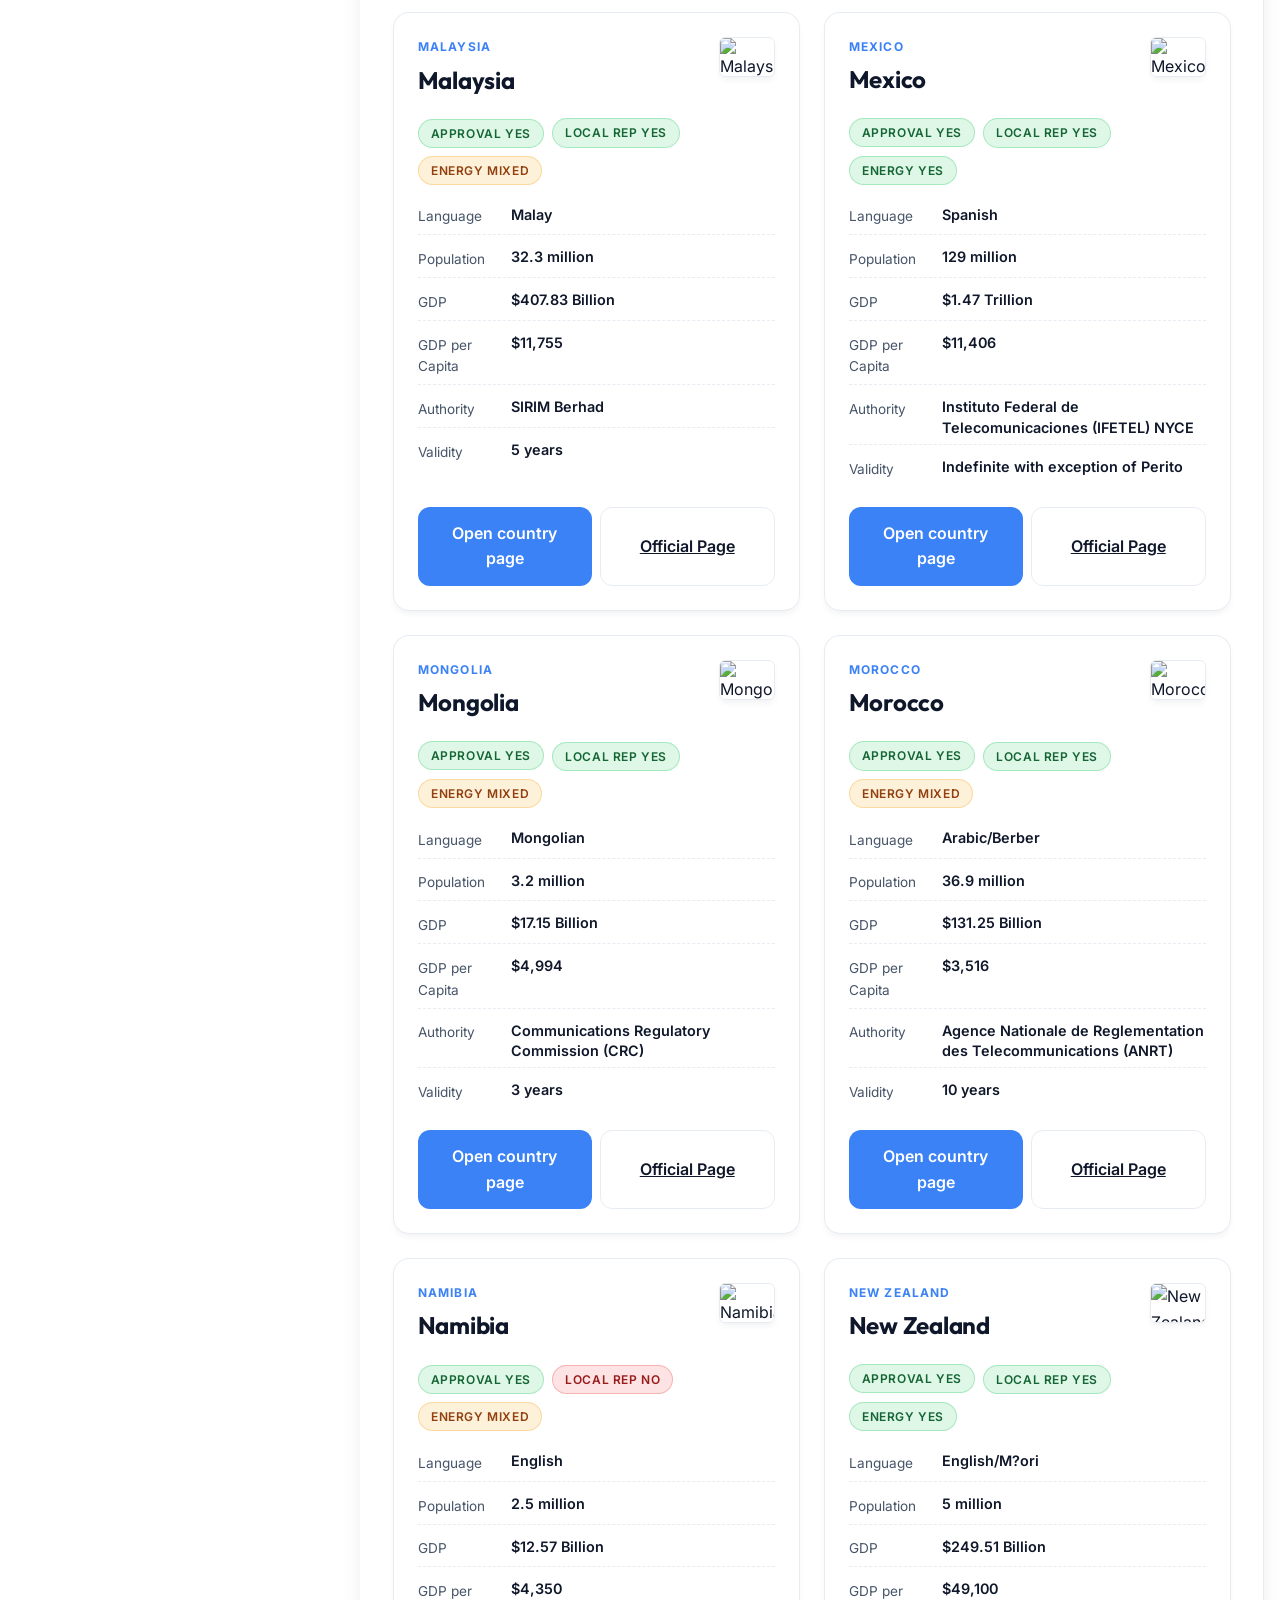
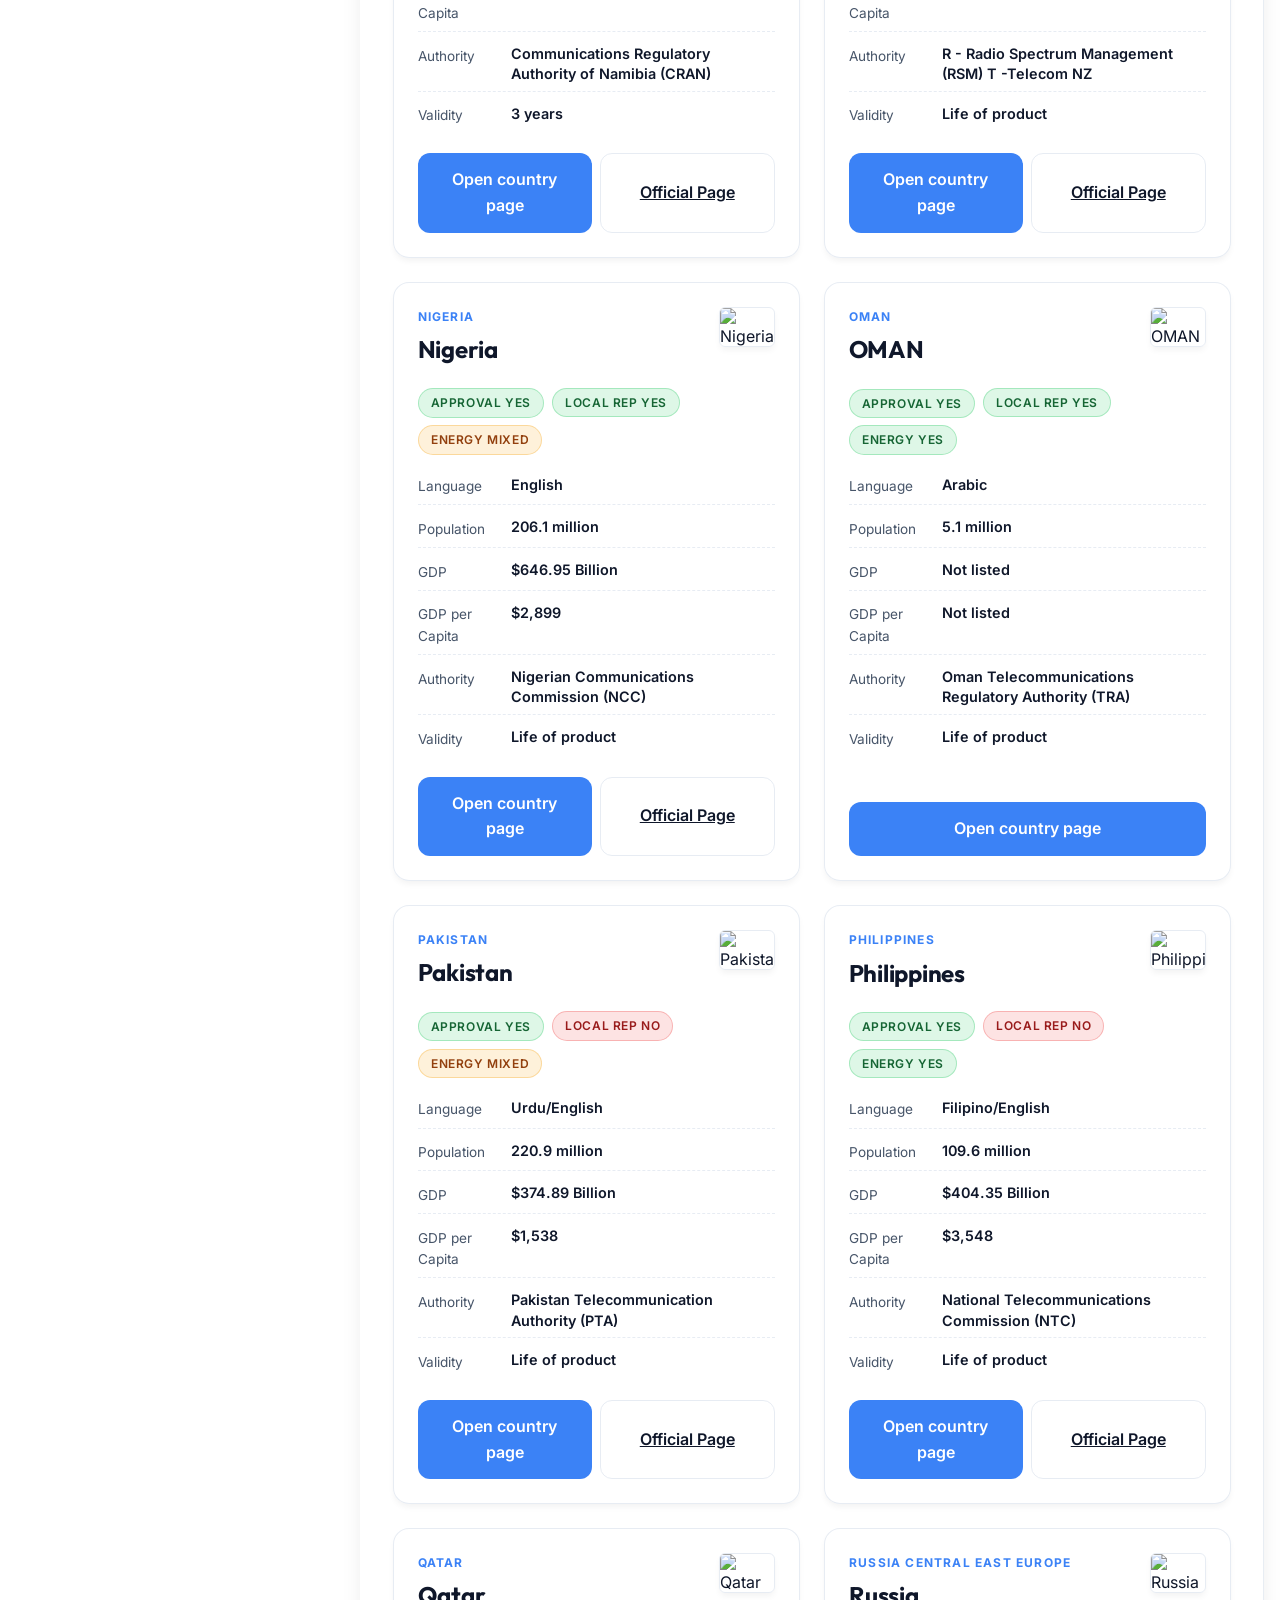
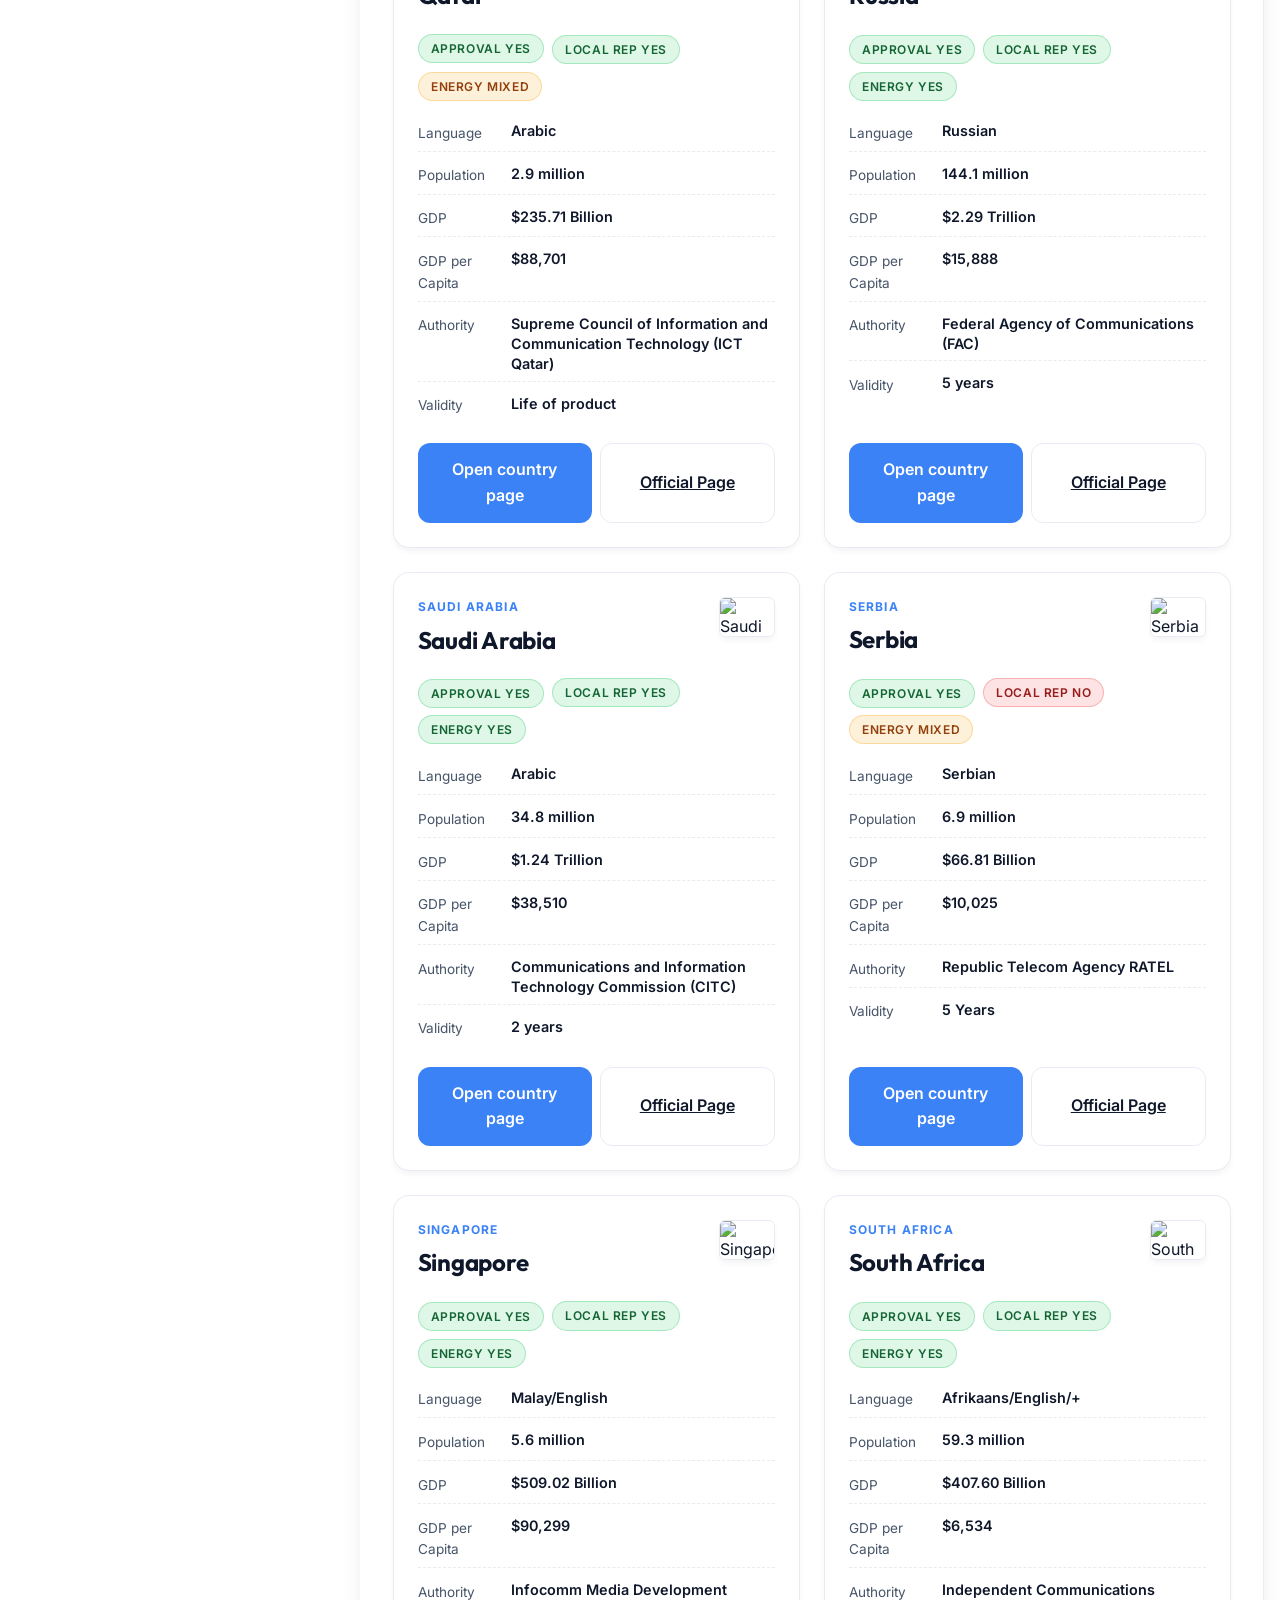
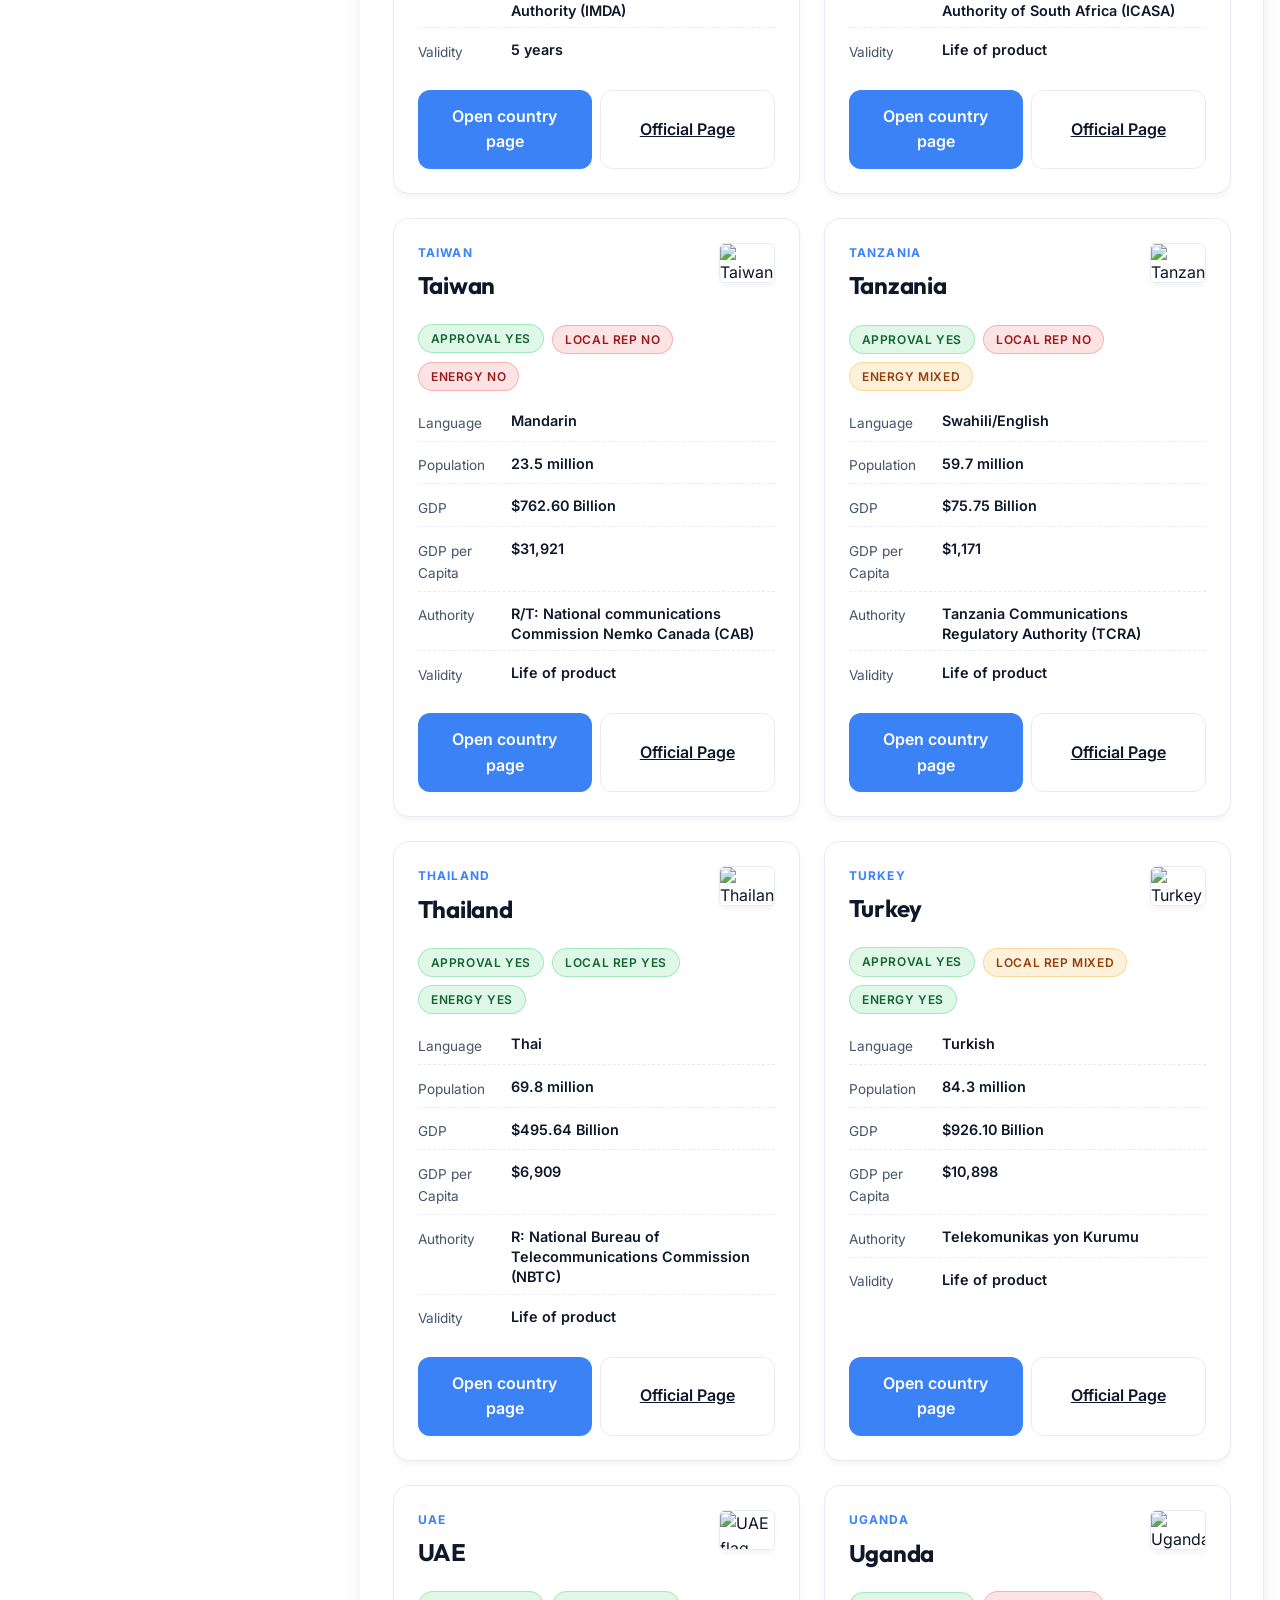
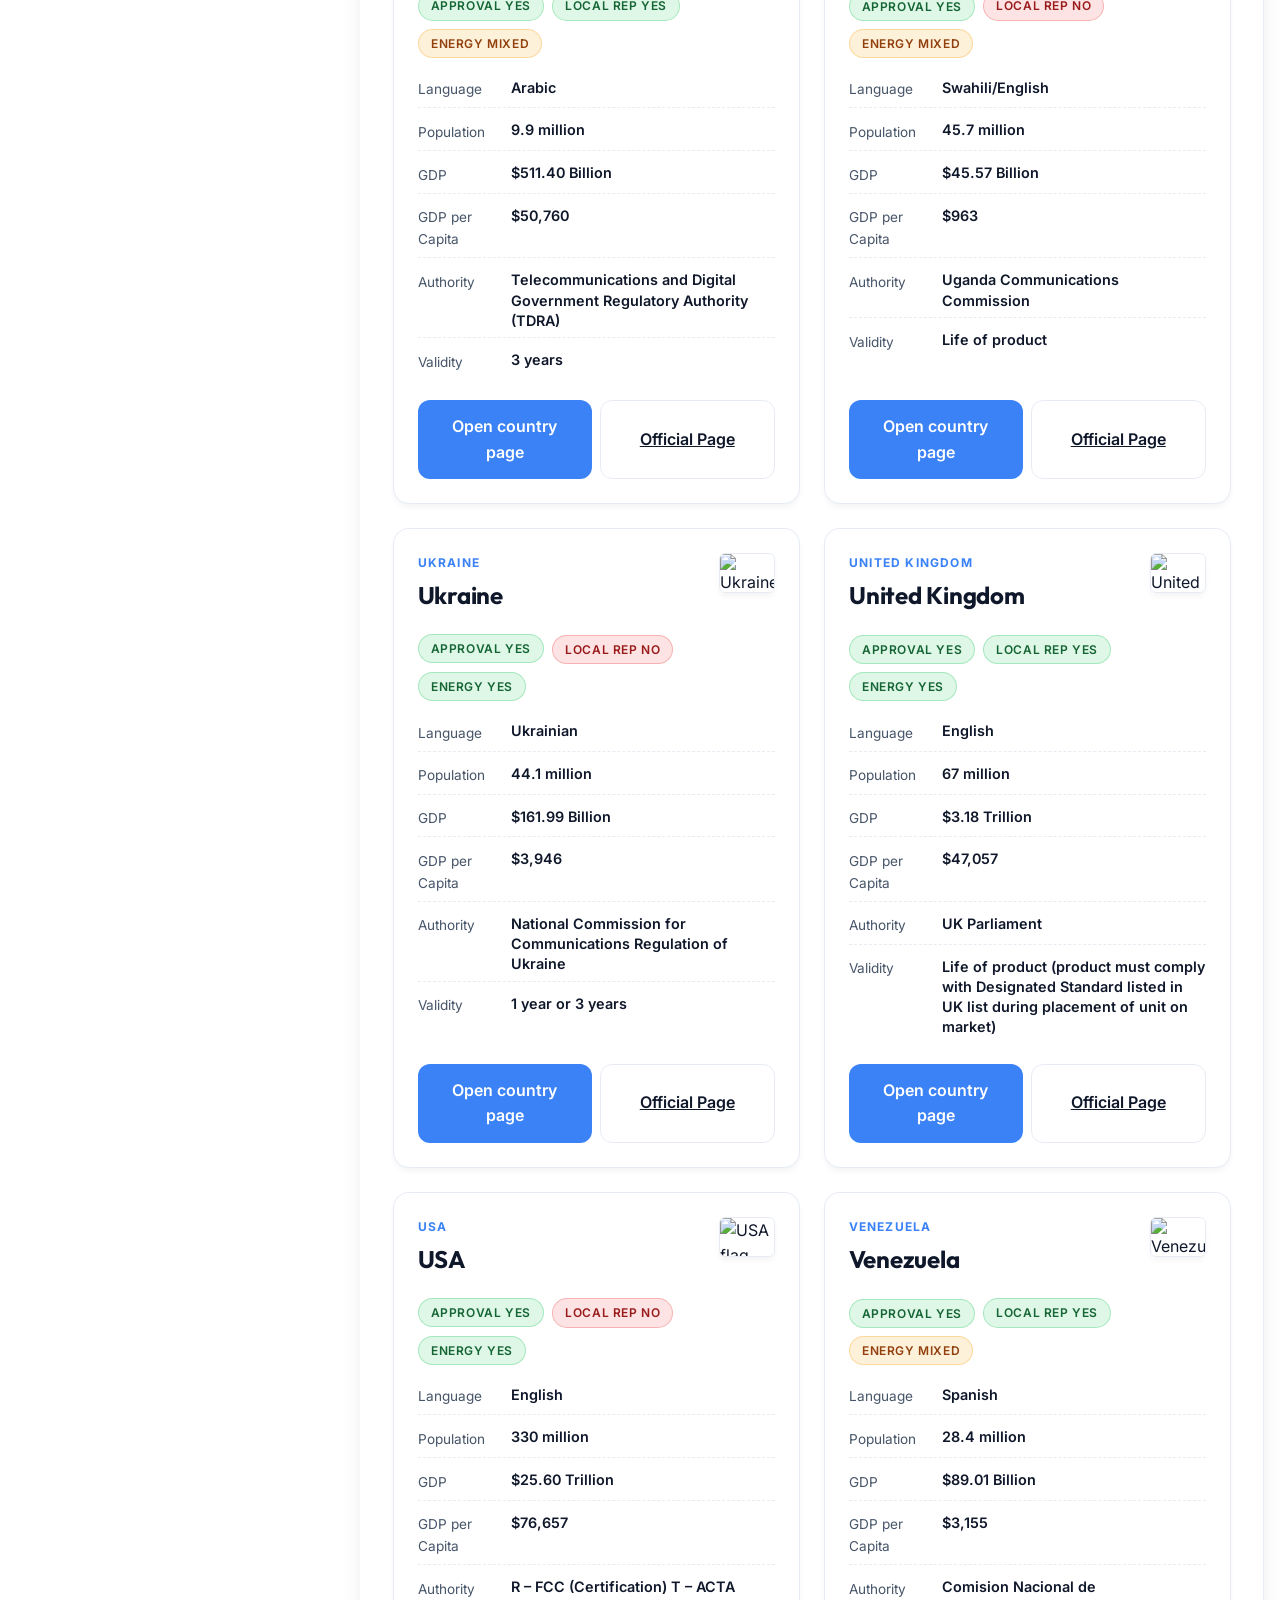
==== commit 3ec6343f: "Update macro fetching script, resolve Taiwan GDP bug, and add GDP per capita UI" ====
--- a/docs/index.html
+++ b/docs/index.html
@@ -53,6 +53,7 @@
             <select id="sort-select">
               <option value="country">Country A-Z</option>
               <option value="gdp">GDP</option>
+              <option value="gdp_per_capita">GDP per Capita</option>
               <option value="population">Population</option>
               <option value="authority">Authority</option>
               <option value="emc">EMC Requirements</option>
@@ -86,6 +87,27 @@
               <option value="">All</option>
               <option value="yes">Has requirements</option>
               <option value="no">No requirements</option>
+              <option value="unknown">Unknown / mixed</option>
+            </select>
+            </select>
+          </section>
+
+          <section class="panel-block">
+            <label class="field-label" for="filter-emc">EMC Requirements</label>
+            <select id="filter-emc">
+              <option value="">All</option>
+              <option value="yes">Required</option>
+              <option value="no">Not required / Voluntary</option>
+              <option value="unknown">Unknown / mixed</option>
+            </select>
+          </section>
+
+          <section class="panel-block">
+            <label class="field-label" for="filter-safety">Safety Requirements</label>
+            <select id="filter-safety">
+              <option value="">All</option>
+              <option value="yes">Required</option>
+              <option value="no">Not required / Voluntary</option>
               <option value="unknown">Unknown / mixed</option>
             </select>
           </section>
@@ -162,6 +184,10 @@
             <dt>GDP</dt>
             <dd class="gdp-value"></dd>
           </div>
+          <div class="gdp-pc-row">
+            <dt>GDP per Capita</dt>
+            <dd class="gdp-pc-value"></dd>
+          </div>
           <div>
             <dt>Authority</dt>
             <dd data-field="regulatory_authority"></dd>
@@ -178,7 +204,7 @@
       </article>
     </template>
 
-    <script src="./data/country_compliance_database.js?v=20260406c"></script>
-    <script src="./app.js?v=20260406c" defer></script>
+    <script src="./data/country_compliance_database.js?v=20260419f"></script>
+    <script src="./app.js?v=20260419f" defer></script>
   </body>
 </html>
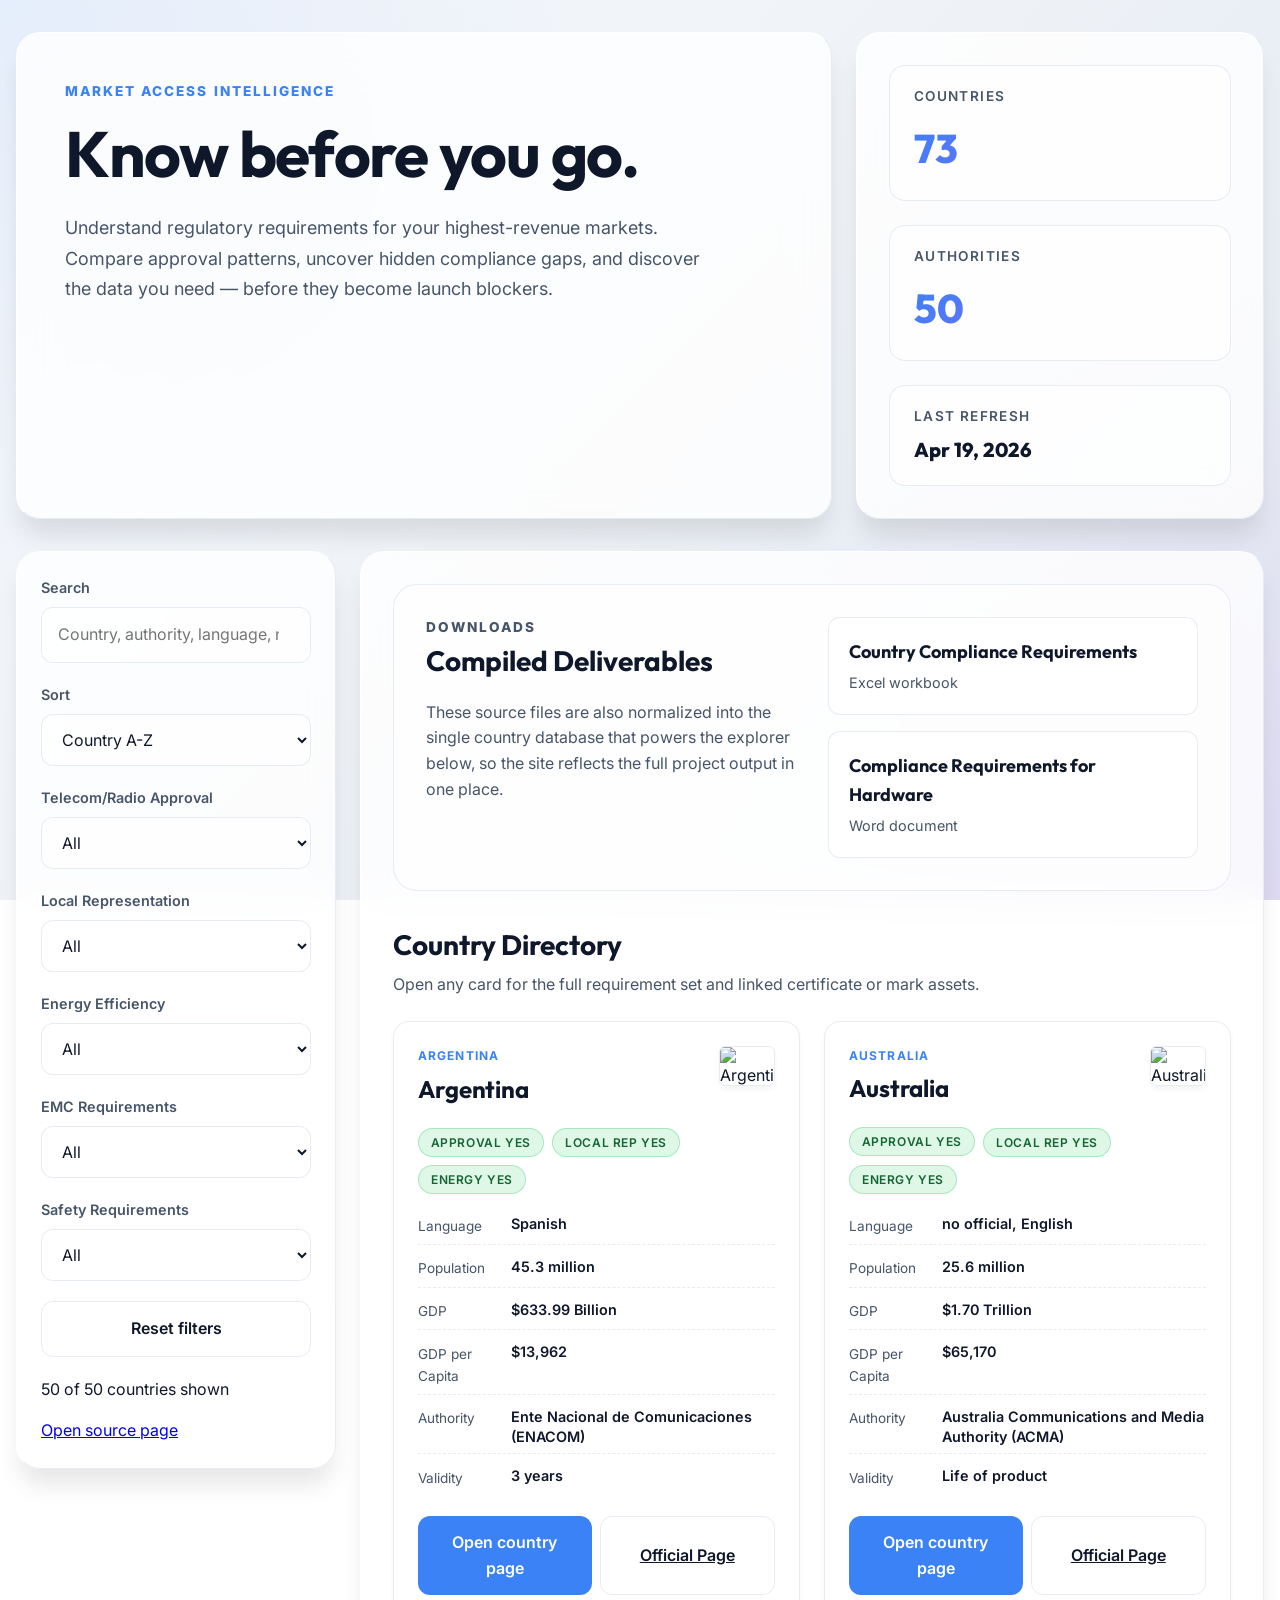
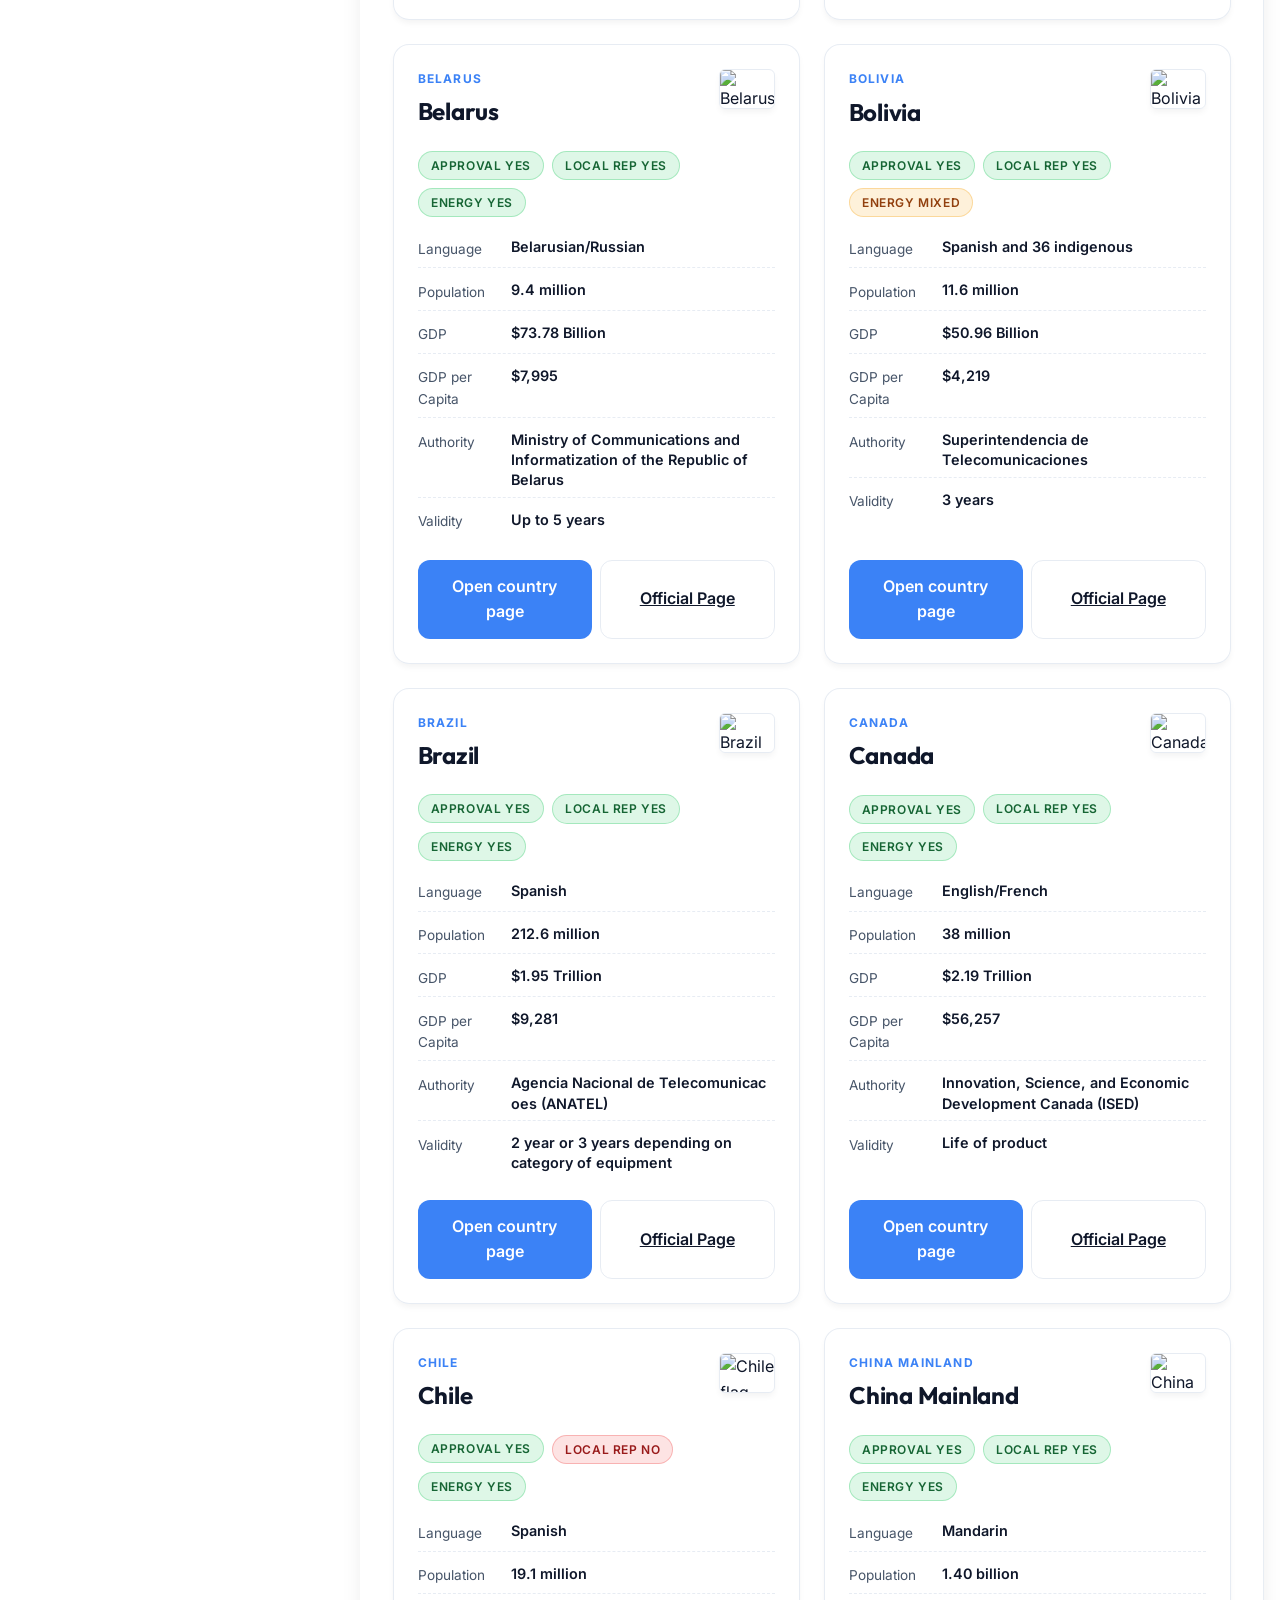
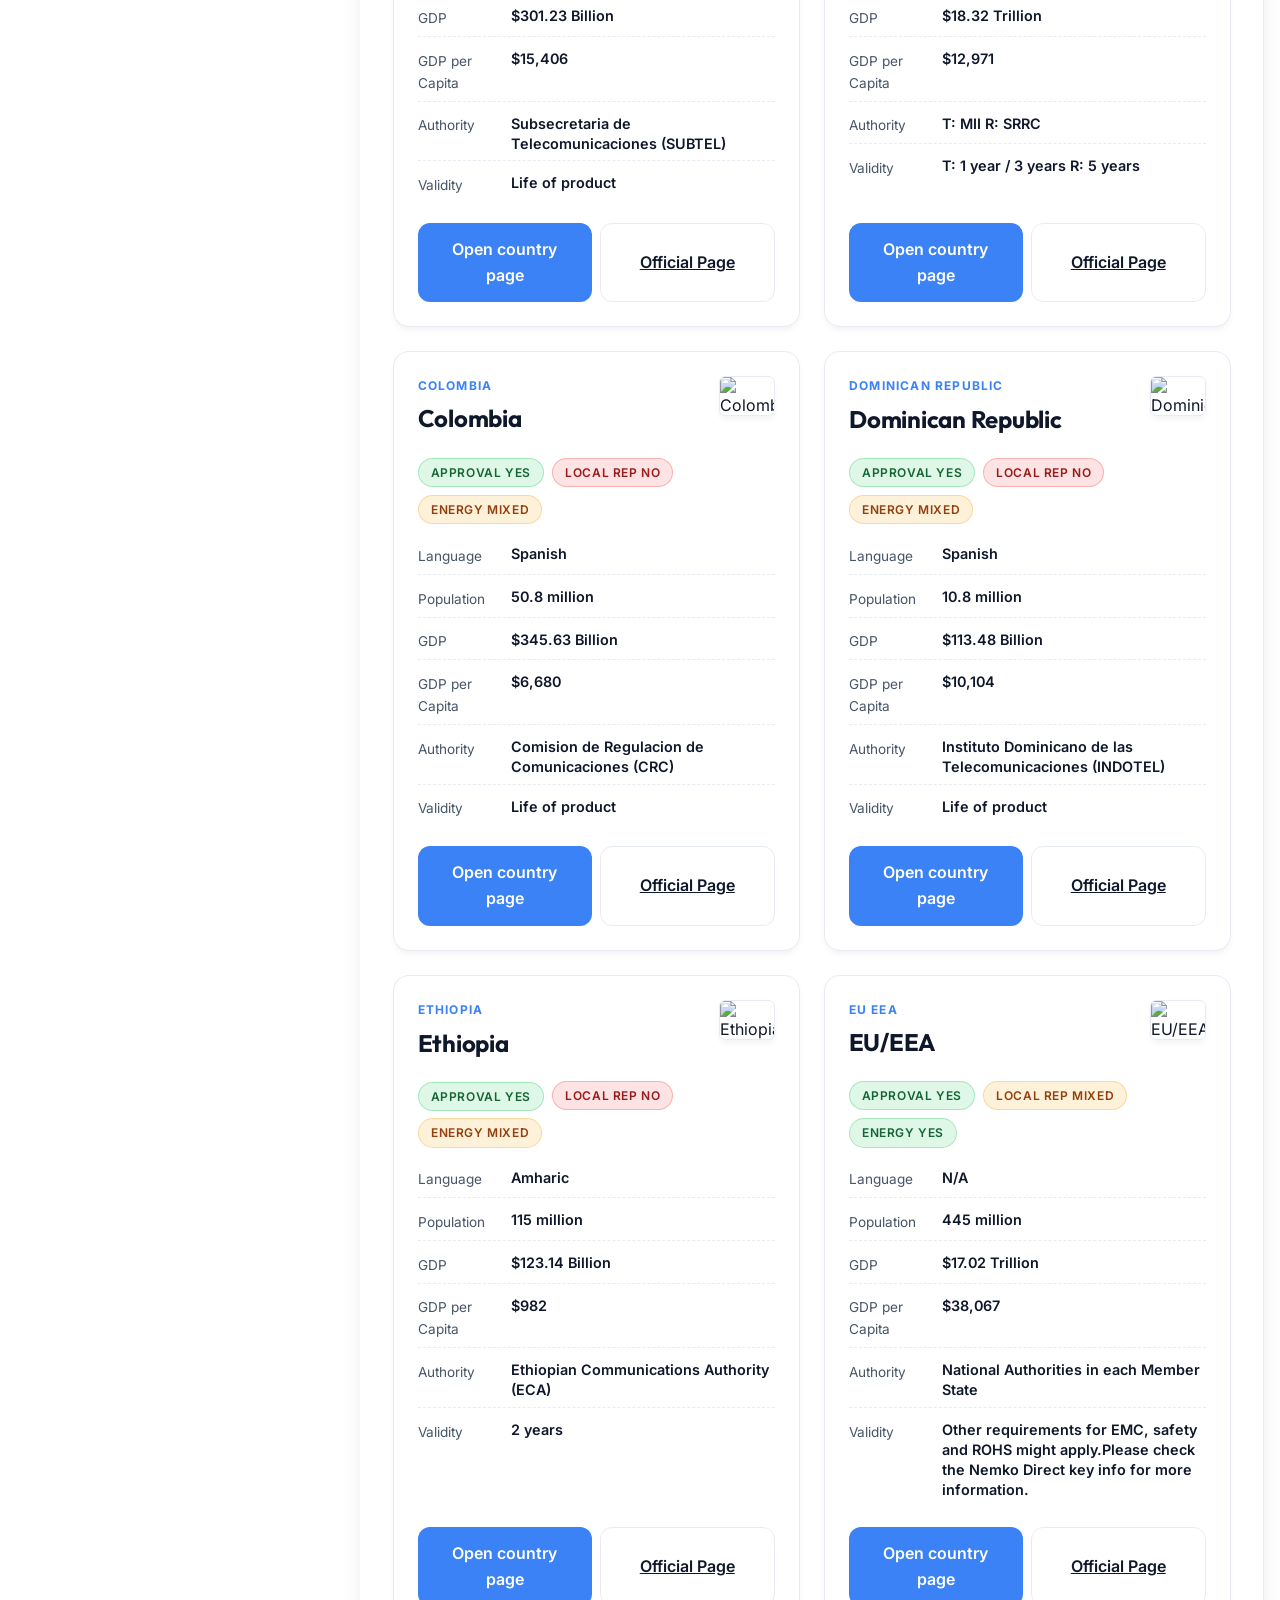
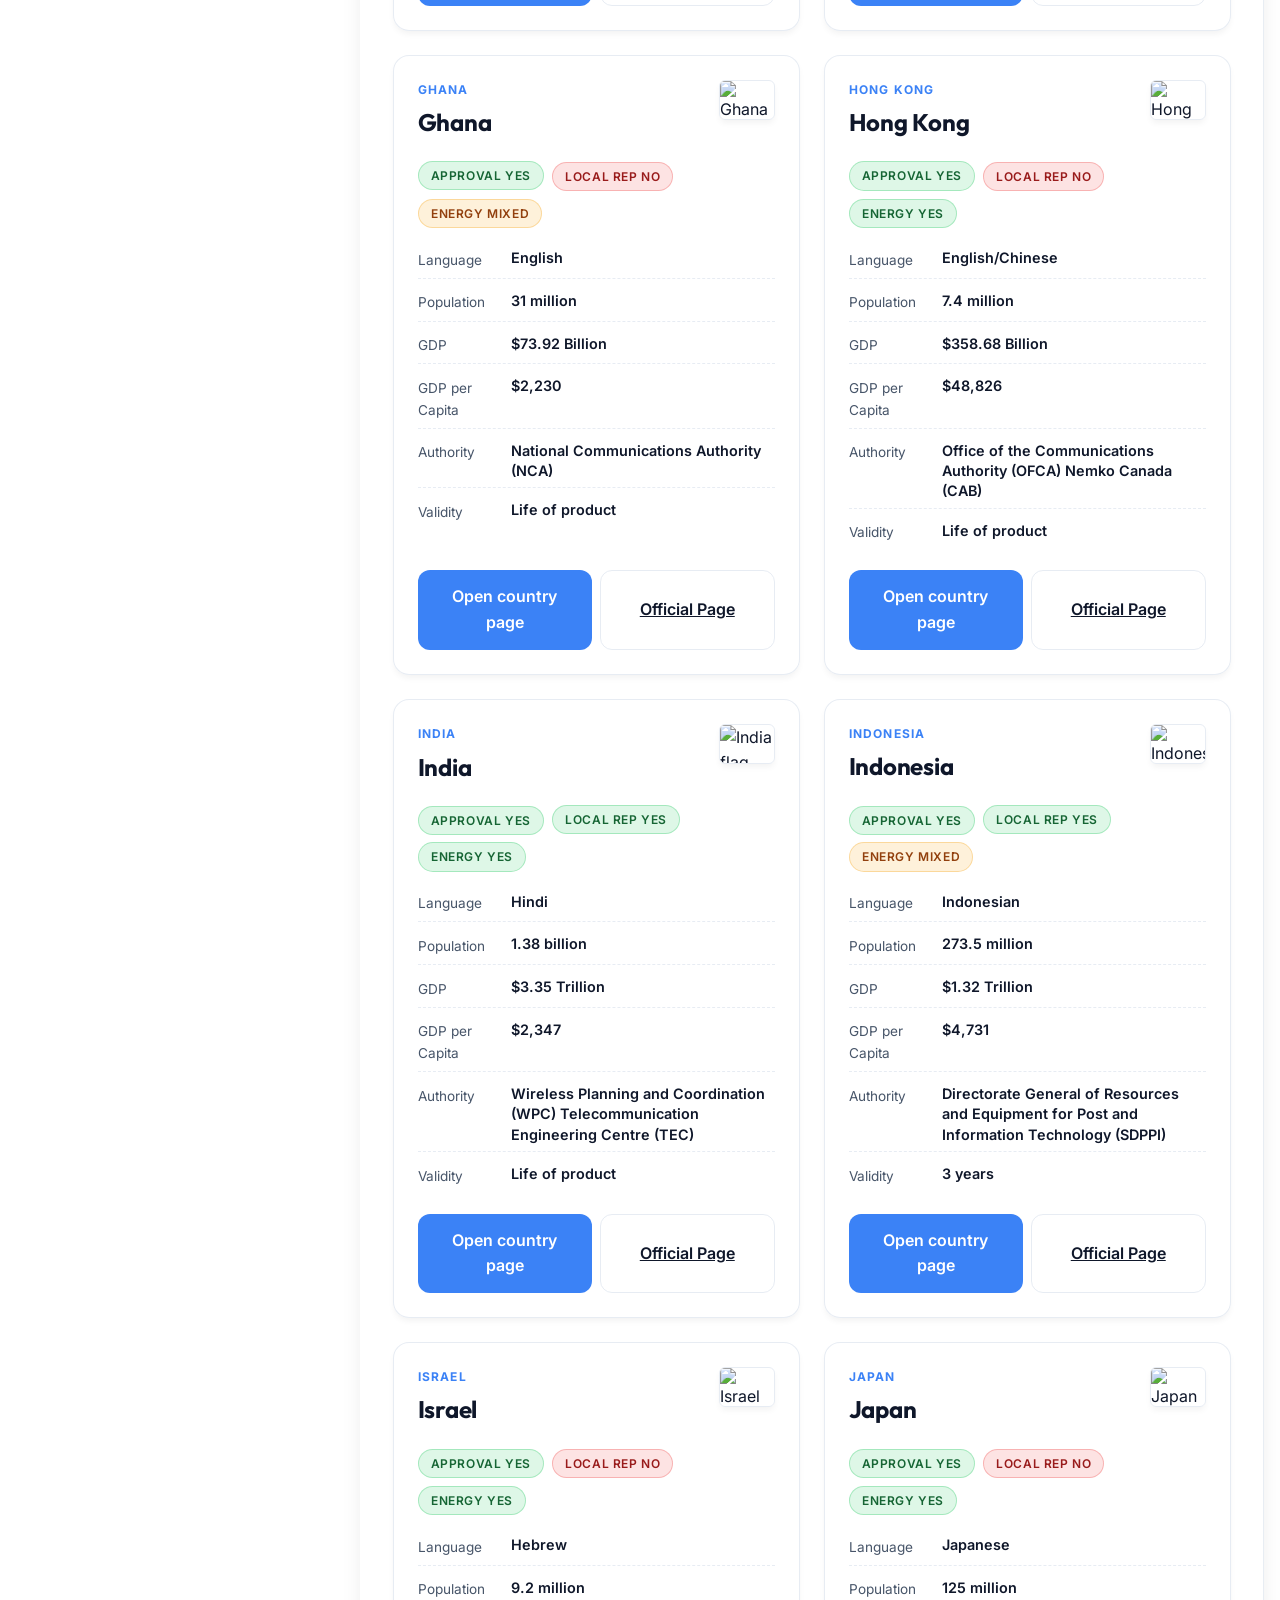
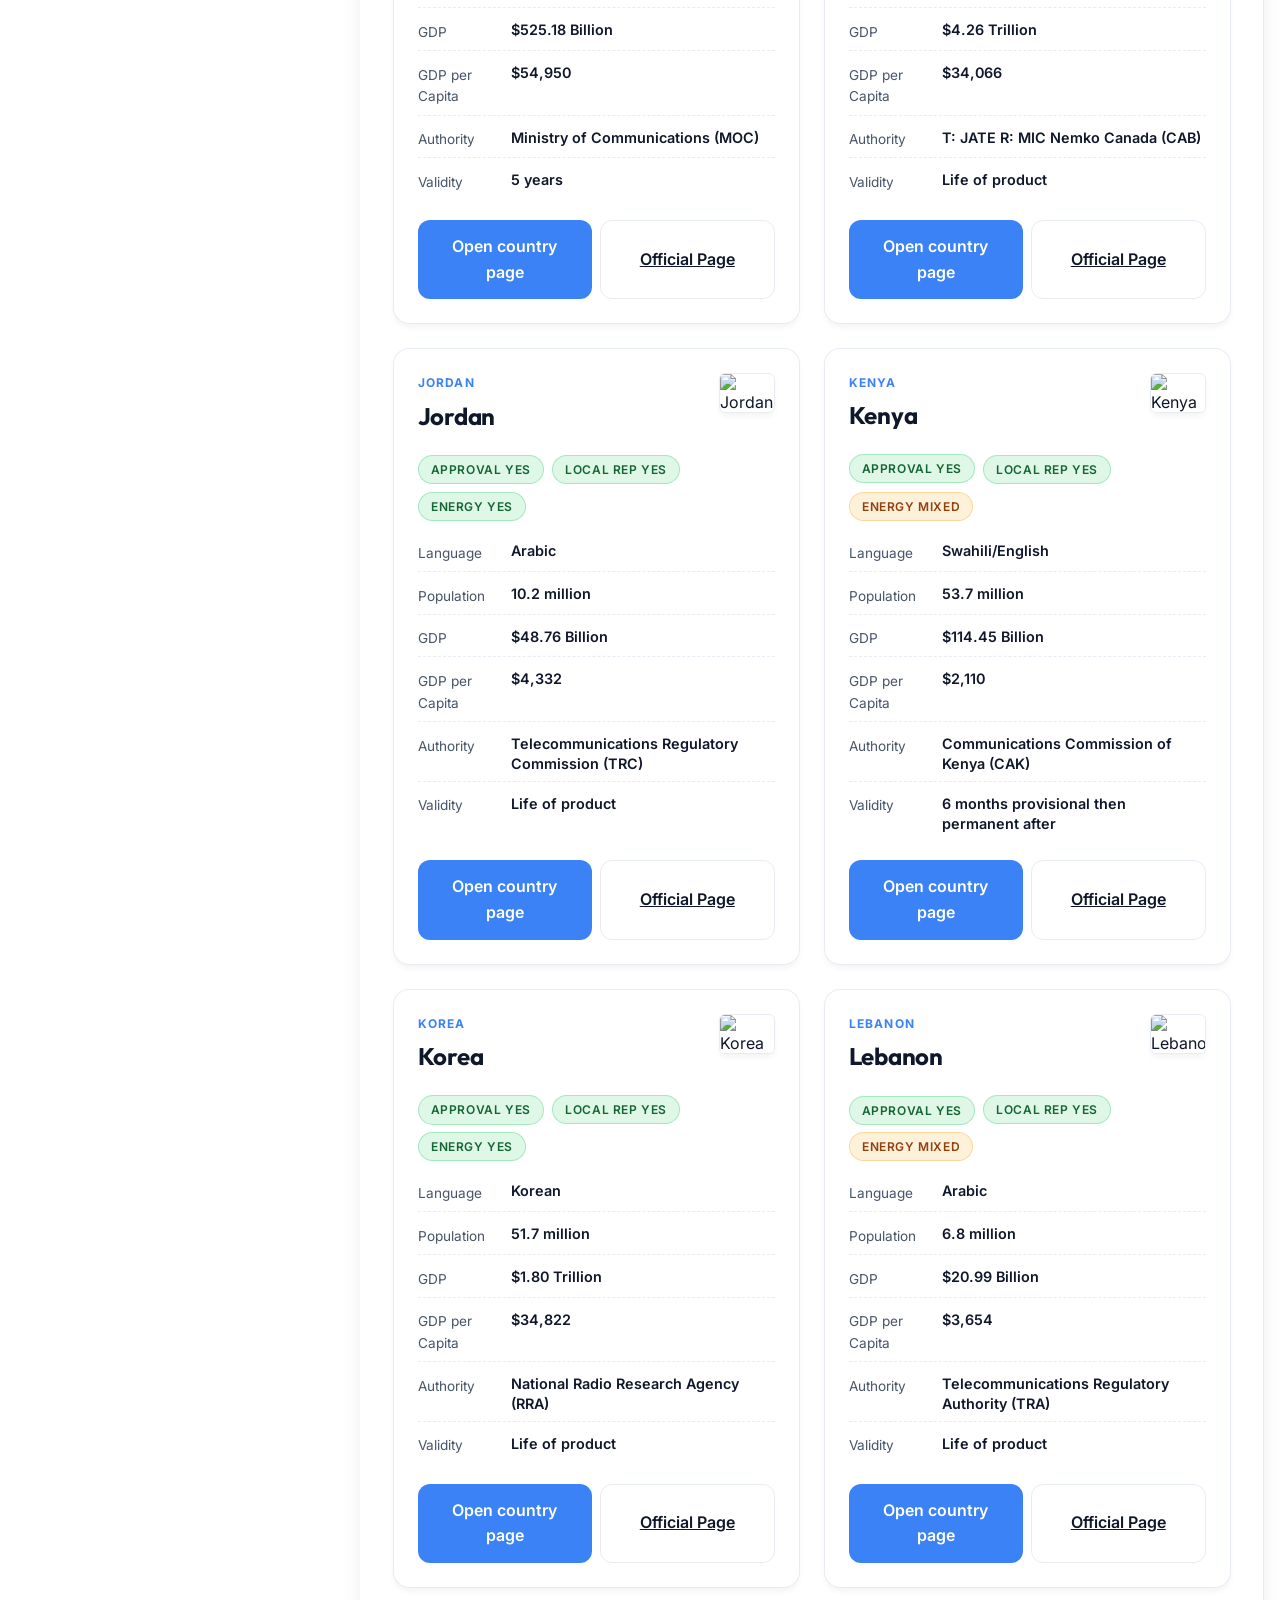
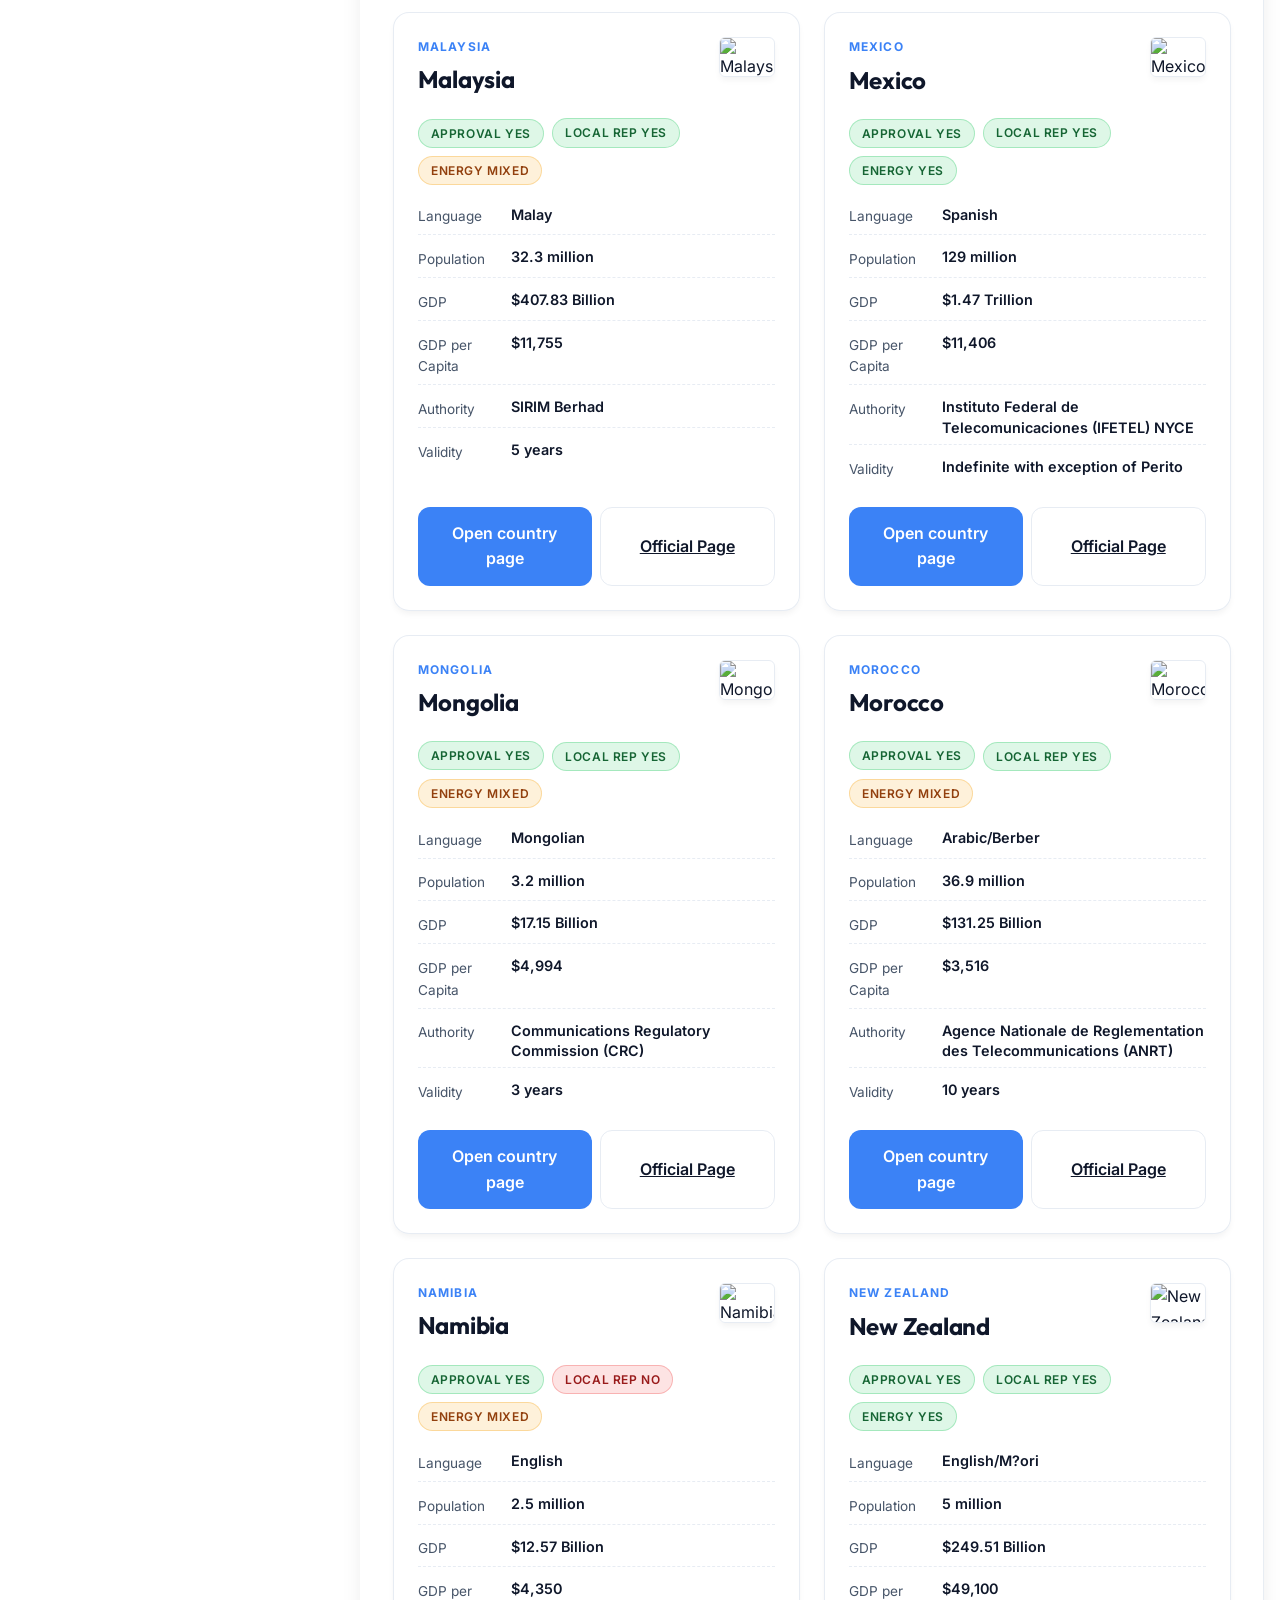
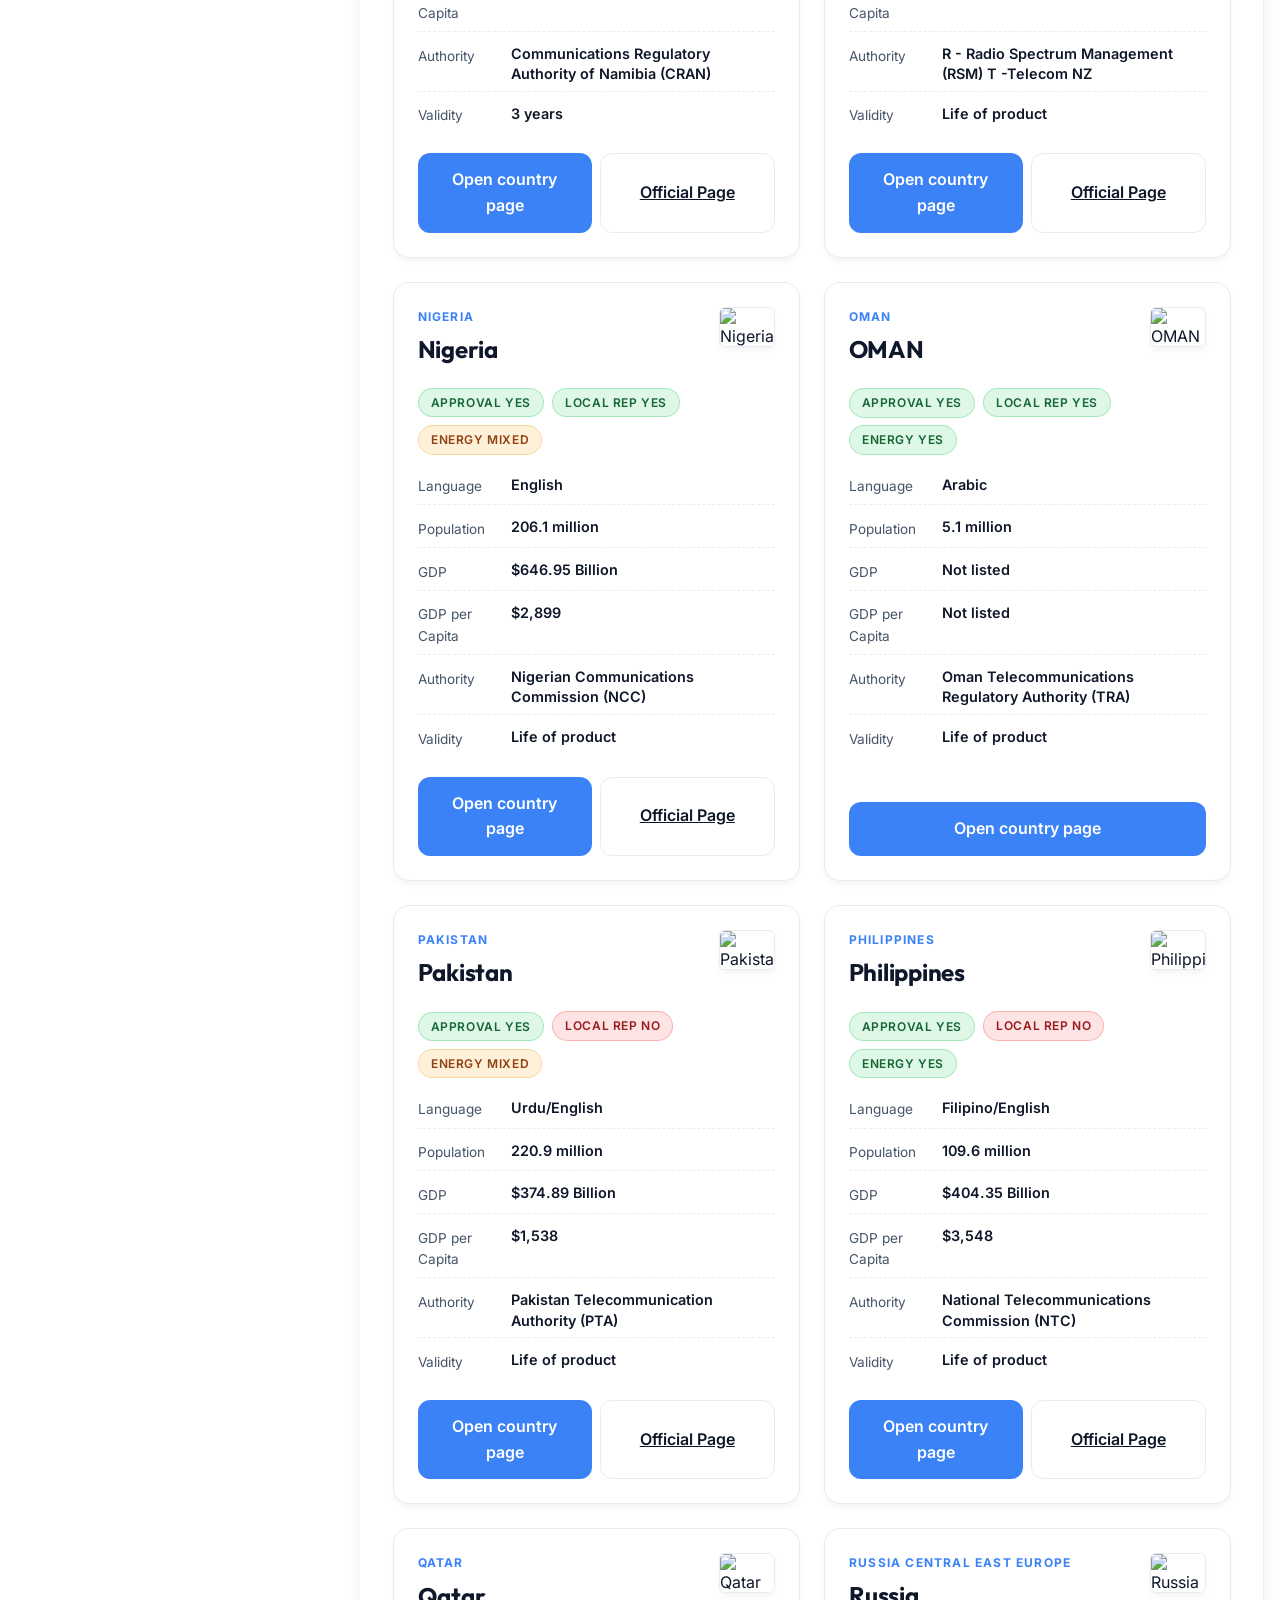
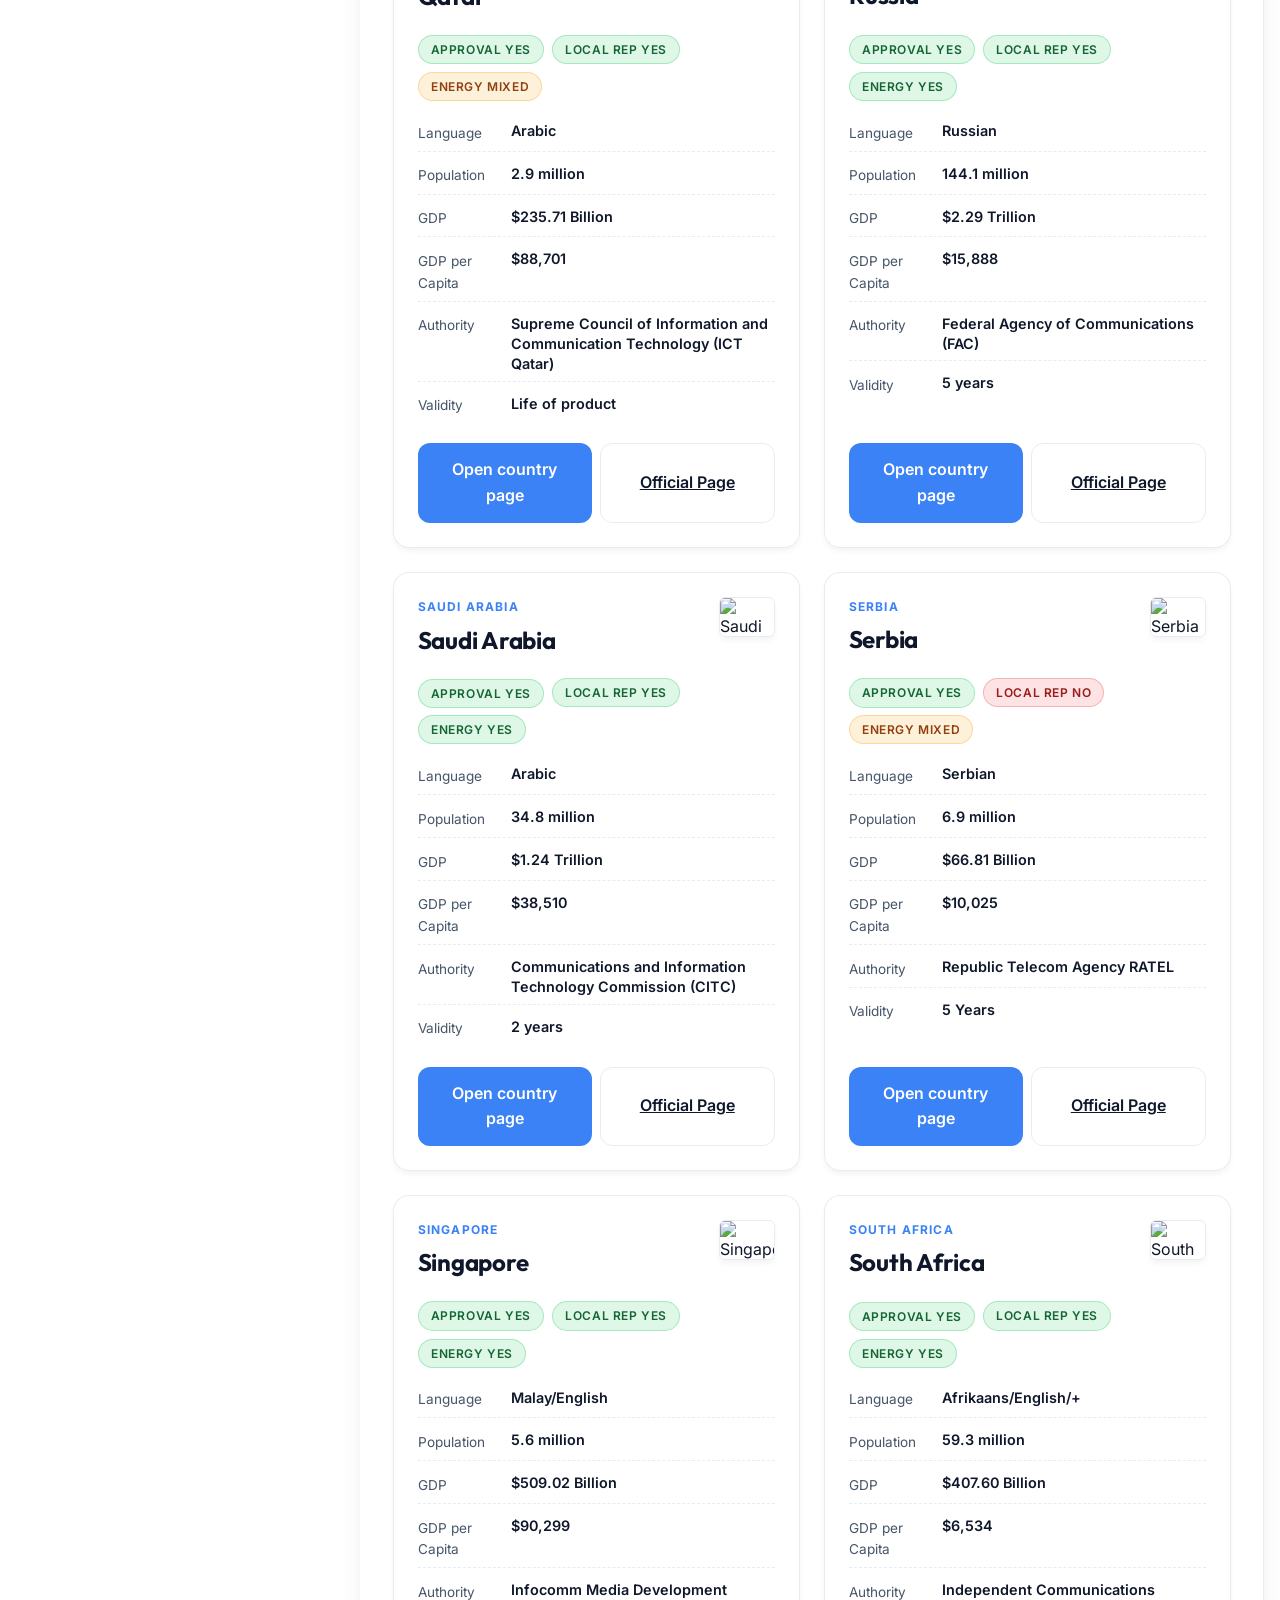
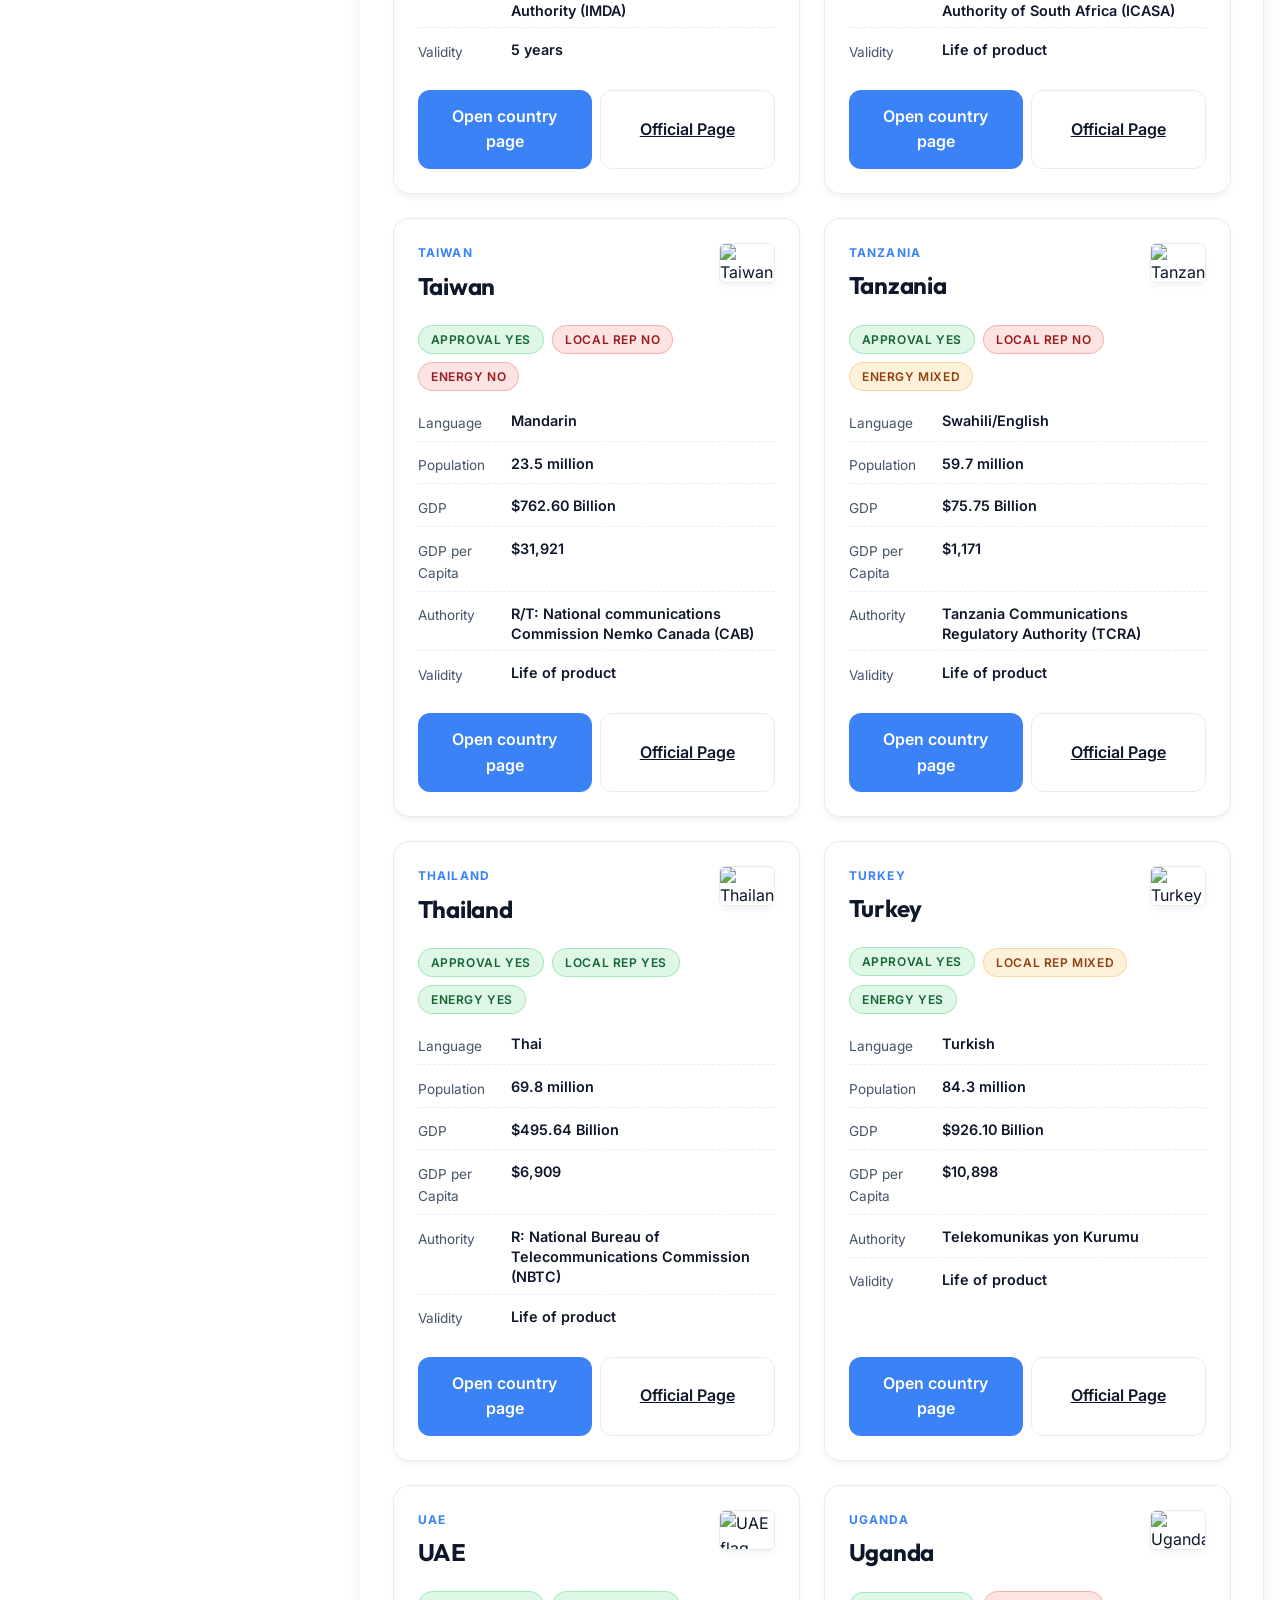
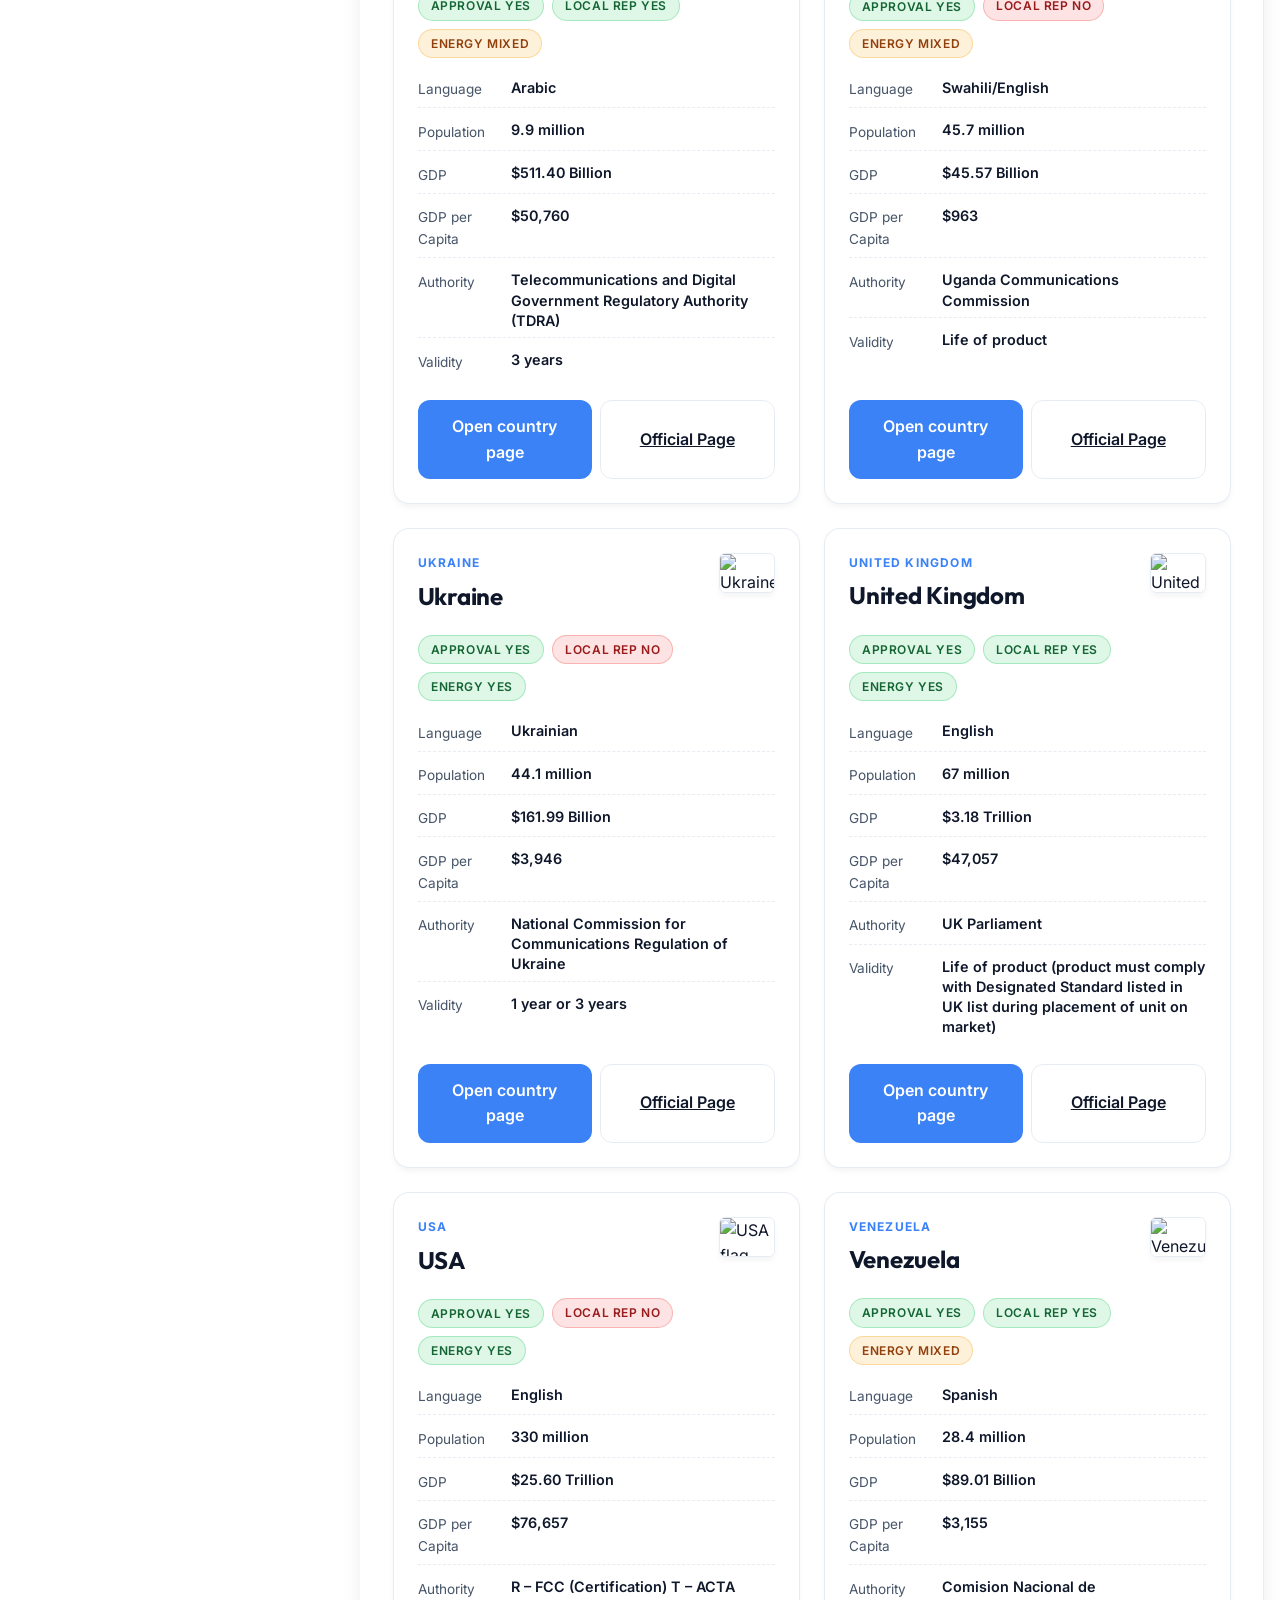
==== commit 17bad5c3: "Update hero copy and site metadata" ====
--- a/docs/index.html
+++ b/docs/index.html
@@ -1,210 +1,208 @@
 <!doctype html>
 <html lang="en">
-  <head>
-    <meta charset="utf-8">
-    <meta name="viewport" content="width=device-width, initial-scale=1">
-    <title>Country Compliance Atlas</title>
-    <meta
-      name="description"
-      content="Browse country-by-country market access requirements from the Nemko global market compliance guide."
-    >
-    <link rel="preconnect" href="https://fonts.googleapis.com">
-    <link rel="preconnect" href="https://fonts.gstatic.com" crossorigin>
-    <link href="https://fonts.googleapis.com/css2?family=Inter:wght@400;600;700;800&family=Outfit:wght@700;800&display=swap" rel="stylesheet">
-    <link rel="stylesheet" href="./styles.css">
-  </head>
-  <body>
-    <div class="page-shell">
-      <header class="hero">
-        <div class="hero-copy">
-          <p class="eyebrow">Country Compliance Atlas</p>
-          <h1>Country regulations, organized into a fast GitHub Pages explorer.</h1>
-          <p class="lede">
-            Search countries, compare approval patterns, open detailed requirement views, and
-            download the compiled Country Compliance Requirements and Compliance Requirements for
-            Hardware files directly from this site.
-          </p>
-        </div>
-        <div class="hero-stats" id="hero-stats">
-          <div class="stat-card">
-            <span class="stat-label">Countries</span>
-            <strong class="stat-value" id="stat-countries">0</strong>
+
+<head>
+  <meta charset="utf-8">
+  <meta name="viewport" content="width=device-width, initial-scale=1">
+  <title>Compliance Atlas</title>
+  <meta name="description" content="Top revenue countries market access requirements.">
+  <link rel="preconnect" href="https://fonts.googleapis.com">
+  <link rel="preconnect" href="https://fonts.gstatic.com" crossorigin>
+  <link
+    href="https://fonts.googleapis.com/css2?family=Inter:wght@400;600;700;800&family=Outfit:wght@700;800&display=swap"
+    rel="stylesheet">
+  <link rel="stylesheet" href="./styles.css">
+</head>
+
+<body>
+  <div class="page-shell">
+    <header class="hero">
+      <div class="hero-copy">
+        <p class="eyebrow">Market Access Intelligence</p>
+        <h1>Know before you go.</h1>
+        <p class="lede">
+          Understand regulatory requirements for your highest-revenue markets. Compare approval patterns, uncover hidden
+          compliance gaps, and discover the data you need — before they become launch blockers.
+        </p>
+      </div>
+      <div class="hero-stats" id="hero-stats">
+        <div class="stat-card">
+          <span class="stat-label">Countries</span>
+          <strong class="stat-value" id="stat-countries">0</strong>
+        </div>
+        <div class="stat-card">
+          <span class="stat-label">Authorities</span>
+          <strong class="stat-value" id="stat-authorities">0</strong>
+        </div>
+        <div class="stat-card">
+          <span class="stat-label">Last Refresh</span>
+          <strong class="stat-value stat-value-small" id="stat-refresh">Loading</strong>
+        </div>
+      </div>
+    </header>
+
+    <main class="layout">
+      <aside class="control-panel">
+        <section class="panel-block">
+          <label class="field-label" for="search-input">Search</label>
+          <input id="search-input" type="search" placeholder="Country, authority, language, notes">
+        </section>
+
+        <section class="panel-block">
+          <label class="field-label" for="sort-select">Sort</label>
+          <select id="sort-select">
+            <option value="country">Country A-Z</option>
+            <option value="gdp">GDP</option>
+            <option value="gdp_per_capita">GDP per Capita</option>
+            <option value="population">Population</option>
+            <option value="authority">Authority</option>
+            <option value="emc">EMC Requirements</option>
+            <option value="safety">Safety Requirements</option>
+          </select>
+        </section>
+
+        <section class="panel-block">
+          <label class="field-label" for="filter-compliance">Telecom/Radio Approval</label>
+          <select id="filter-compliance">
+            <option value="">All</option>
+            <option value="yes">Requires approval</option>
+            <option value="no">No approval</option>
+            <option value="unknown">Unknown / mixed</option>
+          </select>
+        </section>
+
+        <section class="panel-block">
+          <label class="field-label" for="filter-local-rep">Local Representation</label>
+          <select id="filter-local-rep">
+            <option value="">All</option>
+            <option value="yes">Required</option>
+            <option value="no">Not required</option>
+            <option value="unknown">Unknown / mixed</option>
+          </select>
+        </section>
+
+        <section class="panel-block">
+          <label class="field-label" for="filter-energy">Energy Efficiency</label>
+          <select id="filter-energy">
+            <option value="">All</option>
+            <option value="yes">Has requirements</option>
+            <option value="no">No requirements</option>
+            <option value="unknown">Unknown / mixed</option>
+          </select>
+          </select>
+        </section>
+
+        <section class="panel-block">
+          <label class="field-label" for="filter-emc">EMC Requirements</label>
+          <select id="filter-emc">
+            <option value="">All</option>
+            <option value="yes">Required</option>
+            <option value="no">Not required / Voluntary</option>
+            <option value="unknown">Unknown / mixed</option>
+          </select>
+        </section>
+
+        <section class="panel-block">
+          <label class="field-label" for="filter-safety">Safety Requirements</label>
+          <select id="filter-safety">
+            <option value="">All</option>
+            <option value="yes">Required</option>
+            <option value="no">Not required / Voluntary</option>
+            <option value="unknown">Unknown / mixed</option>
+          </select>
+        </section>
+
+        <section class="panel-block">
+          <button id="clear-filters" class="ghost-button" type="button">Reset filters</button>
+        </section>
+
+        <section class="panel-block source-block">
+          <p id="result-count">Loading data...</p>
+          <a id="source-link" href="https://www.nemko.com/services/global-market-access/select-by-country"
+            target="_blank" rel="noreferrer">Open source page</a>
+        </section>
+      </aside>
+
+      <section class="content-panel">
+        <section class="downloads-panel">
+          <div>
+            <p class="eyebrow">Downloads</p>
+            <h2>Compiled Deliverables</h2>
+            <p>
+              These source files are also normalized into the single country database that powers
+              the explorer below, so the site reflects the full project output in one place.
+            </p>
           </div>
-          <div class="stat-card">
-            <span class="stat-label">Authorities</span>
-            <strong class="stat-value" id="stat-authorities">0</strong>
+          <div class="download-actions">
+            <a class="download-card" href="./downloads/Country%20Compliance%20Requirements.xlsx">
+              <strong>Country Compliance Requirements</strong>
+              <span>Excel workbook</span>
+            </a>
+            <a class="download-card" href="./downloads/Compliance%20Requirements%20for%20Hardware.docx">
+              <strong>Compliance Requirements for Hardware</strong>
+              <span>Word document</span>
+            </a>
           </div>
-          <div class="stat-card">
-            <span class="stat-label">Last Refresh</span>
-            <strong class="stat-value stat-value-small" id="stat-refresh">Loading</strong>
+        </section>
+
+        <div class="toolbar">
+          <div class="toolbar-copy">
+            <h2>Country Directory</h2>
+            <p>Open any card for the full requirement set and linked certificate or mark assets.</p>
           </div>
         </div>
-      </header>
-
-      <main class="layout">
-        <aside class="control-panel">
-          <section class="panel-block">
-            <label class="field-label" for="search-input">Search</label>
-            <input id="search-input" type="search" placeholder="Country, authority, language, notes">
-          </section>
-
-          <section class="panel-block">
-            <label class="field-label" for="sort-select">Sort</label>
-            <select id="sort-select">
-              <option value="country">Country A-Z</option>
-              <option value="gdp">GDP</option>
-              <option value="gdp_per_capita">GDP per Capita</option>
-              <option value="population">Population</option>
-              <option value="authority">Authority</option>
-              <option value="emc">EMC Requirements</option>
-              <option value="safety">Safety Requirements</option>
-            </select>
-          </section>
-
-          <section class="panel-block">
-            <label class="field-label" for="filter-compliance">Telecom/Radio Approval</label>
-            <select id="filter-compliance">
-              <option value="">All</option>
-              <option value="yes">Requires approval</option>
-              <option value="no">No approval</option>
-              <option value="unknown">Unknown / mixed</option>
-            </select>
-          </section>
-
-          <section class="panel-block">
-            <label class="field-label" for="filter-local-rep">Local Representation</label>
-            <select id="filter-local-rep">
-              <option value="">All</option>
-              <option value="yes">Required</option>
-              <option value="no">Not required</option>
-              <option value="unknown">Unknown / mixed</option>
-            </select>
-          </section>
-
-          <section class="panel-block">
-            <label class="field-label" for="filter-energy">Energy Efficiency</label>
-            <select id="filter-energy">
-              <option value="">All</option>
-              <option value="yes">Has requirements</option>
-              <option value="no">No requirements</option>
-              <option value="unknown">Unknown / mixed</option>
-            </select>
-            </select>
-          </section>
-
-          <section class="panel-block">
-            <label class="field-label" for="filter-emc">EMC Requirements</label>
-            <select id="filter-emc">
-              <option value="">All</option>
-              <option value="yes">Required</option>
-              <option value="no">Not required / Voluntary</option>
-              <option value="unknown">Unknown / mixed</option>
-            </select>
-          </section>
-
-          <section class="panel-block">
-            <label class="field-label" for="filter-safety">Safety Requirements</label>
-            <select id="filter-safety">
-              <option value="">All</option>
-              <option value="yes">Required</option>
-              <option value="no">Not required / Voluntary</option>
-              <option value="unknown">Unknown / mixed</option>
-            </select>
-          </section>
-
-          <section class="panel-block">
-            <button id="clear-filters" class="ghost-button" type="button">Reset filters</button>
-          </section>
-
-          <section class="panel-block source-block">
-            <p id="result-count">Loading data...</p>
-            <a
-              id="source-link"
-              href="https://www.nemko.com/services/global-market-access/select-by-country"
-              target="_blank"
-              rel="noreferrer"
-            >Open source page</a>
-          </section>
-        </aside>
-
-        <section class="content-panel">
-          <section class="downloads-panel">
-            <div>
-              <p class="eyebrow">Downloads</p>
-              <h2>Compiled Deliverables</h2>
-              <p>
-                These source files are also normalized into the single country database that powers
-                the explorer below, so the site reflects the full project output in one place.
-              </p>
-            </div>
-            <div class="download-actions">
-              <a class="download-card" href="./downloads/Country%20Compliance%20Requirements.xlsx">
-                <strong>Country Compliance Requirements</strong>
-                <span>Excel workbook</span>
-              </a>
-              <a class="download-card" href="./downloads/Compliance%20Requirements%20for%20Hardware.docx">
-                <strong>Compliance Requirements for Hardware</strong>
-                <span>Word document</span>
-              </a>
-            </div>
-          </section>
-
-          <div class="toolbar">
-            <div class="toolbar-copy">
-              <h2>Country Directory</h2>
-              <p>Open any card for the full requirement set and linked certificate or mark assets.</p>
-            </div>
-          </div>
-
-          <div class="card-grid" id="card-grid"></div>
-        </section>
-      </main>
-    </div>
-
-    <template id="country-card-template">
-      <article class="country-card">
-        <div class="card-header">
-          <div>
-            <p class="card-kicker"></p>
-            <h3 class="card-title"></h3>
-          </div>
-          <img class="flag-image" alt="">
-        </div>
-        <div class="chip-row"></div>
-        <dl class="card-metadata">
-          <div>
-            <dt>Language</dt>
-            <dd data-field="national_language"></dd>
-          </div>
-          <div>
-            <dt>Population</dt>
-            <dd data-field="population"></dd>
-          </div>
-          <div>
-            <dt>GDP</dt>
-            <dd class="gdp-value"></dd>
-          </div>
-          <div class="gdp-pc-row">
-            <dt>GDP per Capita</dt>
-            <dd class="gdp-pc-value"></dd>
-          </div>
-          <div>
-            <dt>Authority</dt>
-            <dd data-field="regulatory_authority"></dd>
-          </div>
-          <div>
-            <dt>Validity</dt>
-            <dd data-field="approval_validity"></dd>
-          </div>
-        </dl>
-        <div class="card-action-row">
-          <a class="card-action" href="#">Open country page</a>
-          <a class="official-action ghost-button" href="#" target="_blank" rel="noopener noreferrer" style="display:none">Official Page</a>
-        </div>
-      </article>
-    </template>
-
-    <script src="./data/country_compliance_database.js?v=20260419f"></script>
-    <script src="./app.js?v=20260419f" defer></script>
-  </body>
-</html>
+
+        <div class="card-grid" id="card-grid"></div>
+      </section>
+    </main>
+  </div>
+
+  <template id="country-card-template">
+    <article class="country-card">
+      <div class="card-header">
+        <div>
+          <p class="card-kicker"></p>
+          <h3 class="card-title"></h3>
+        </div>
+        <img class="flag-image" alt="">
+      </div>
+      <div class="chip-row"></div>
+      <dl class="card-metadata">
+        <div>
+          <dt>Language</dt>
+          <dd data-field="national_language"></dd>
+        </div>
+        <div>
+          <dt>Population</dt>
+          <dd data-field="population"></dd>
+        </div>
+        <div>
+          <dt>GDP</dt>
+          <dd class="gdp-value"></dd>
+        </div>
+        <div class="gdp-pc-row">
+          <dt>GDP per Capita</dt>
+          <dd class="gdp-pc-value"></dd>
+        </div>
+        <div>
+          <dt>Authority</dt>
+          <dd data-field="regulatory_authority"></dd>
+        </div>
+        <div>
+          <dt>Validity</dt>
+          <dd data-field="approval_validity"></dd>
+        </div>
+      </dl>
+      <div class="card-action-row">
+        <a class="card-action" href="#">Open country page</a>
+        <a class="official-action ghost-button" href="#" target="_blank" rel="noopener noreferrer"
+          style="display:none">Official Page</a>
+      </div>
+    </article>
+  </template>
+
+  <script src="./data/country_compliance_database.js?v=20260419f"></script>
+  <script src="./app.js?v=20260419f" defer></script>
+</body>
+
+</html>
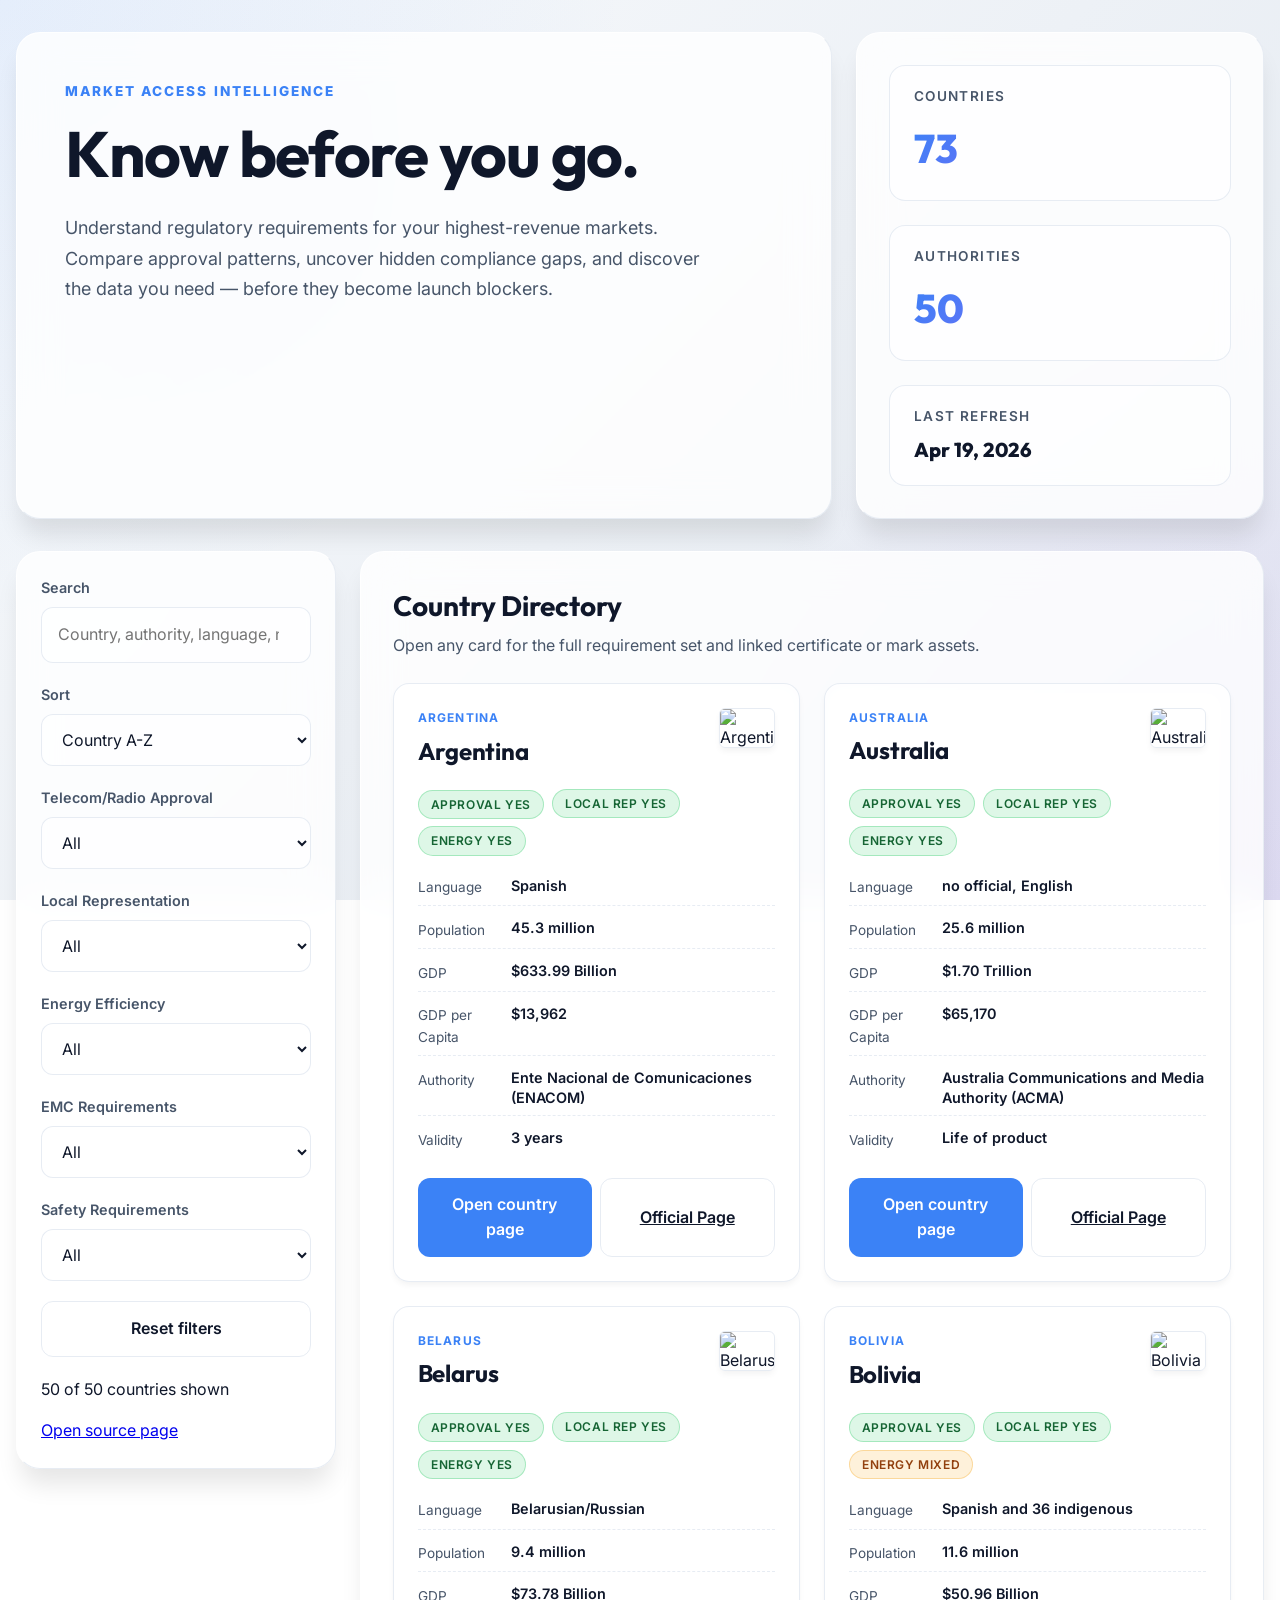
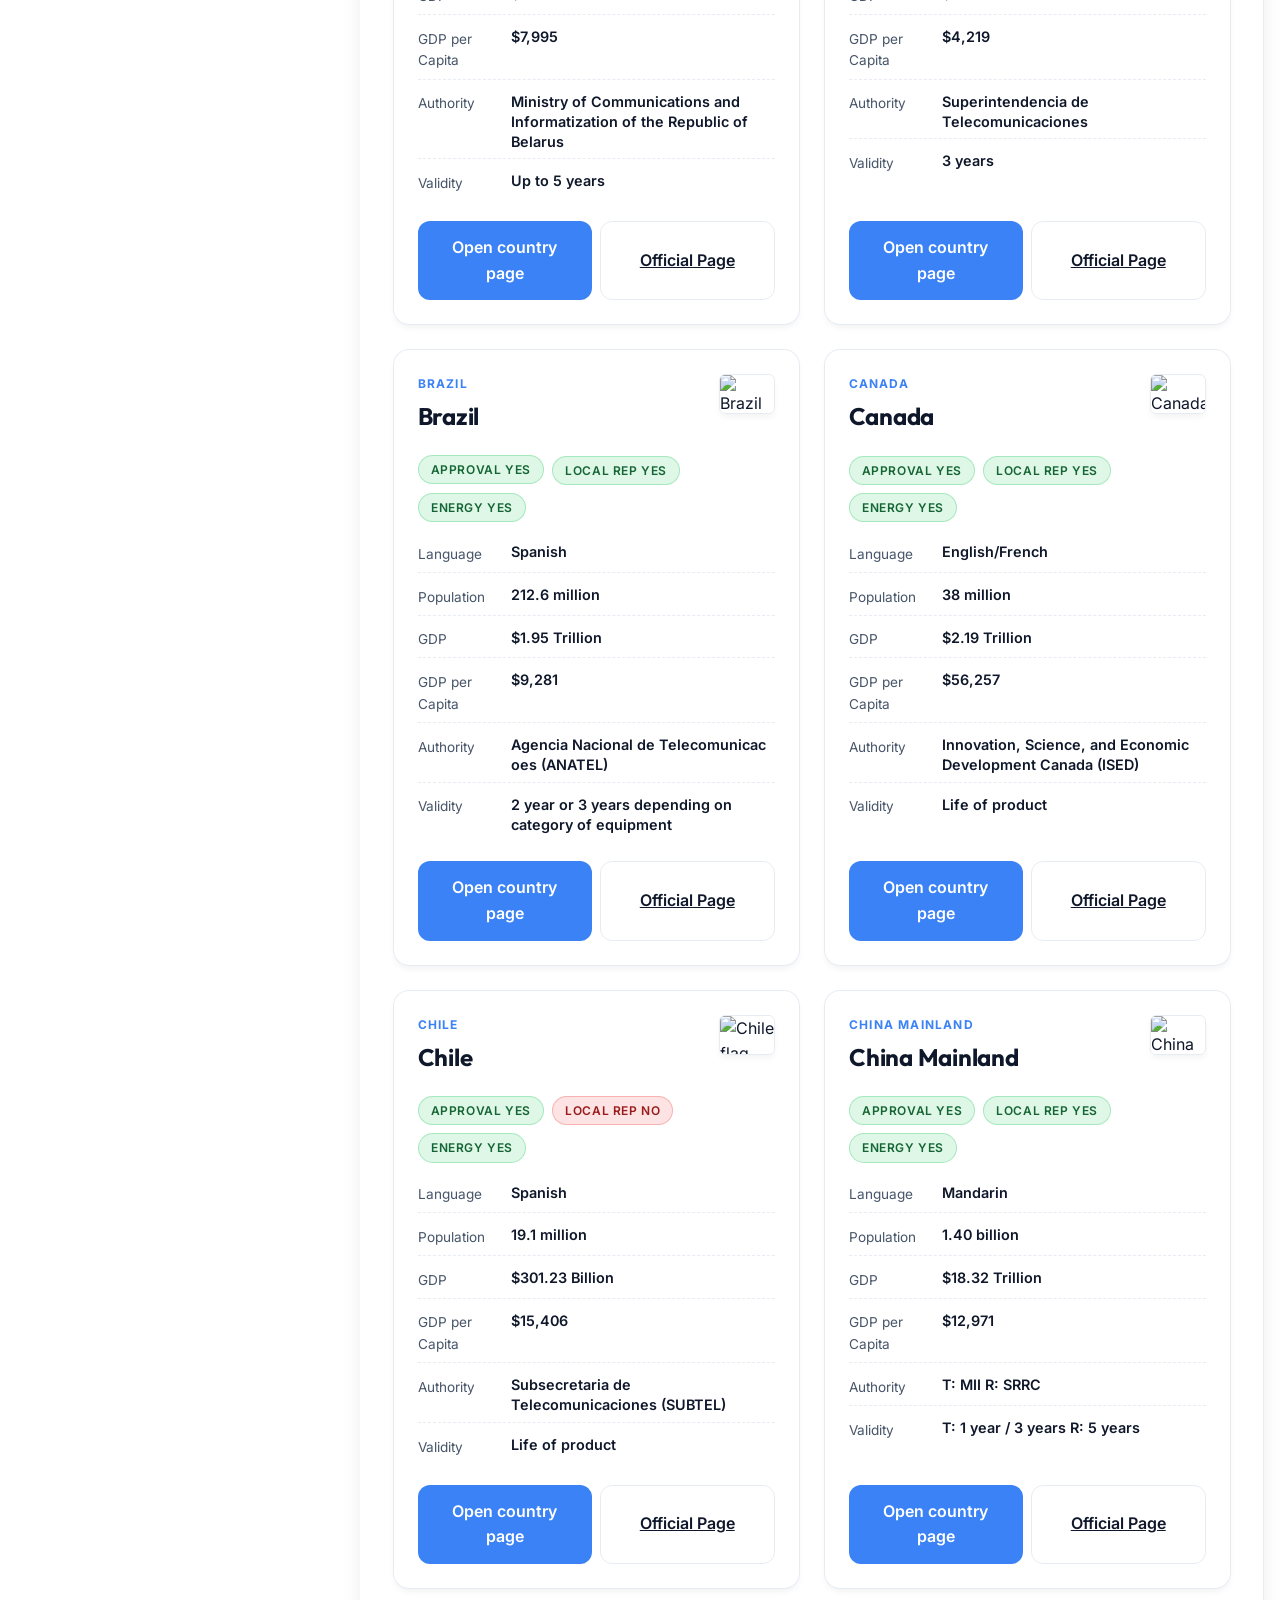
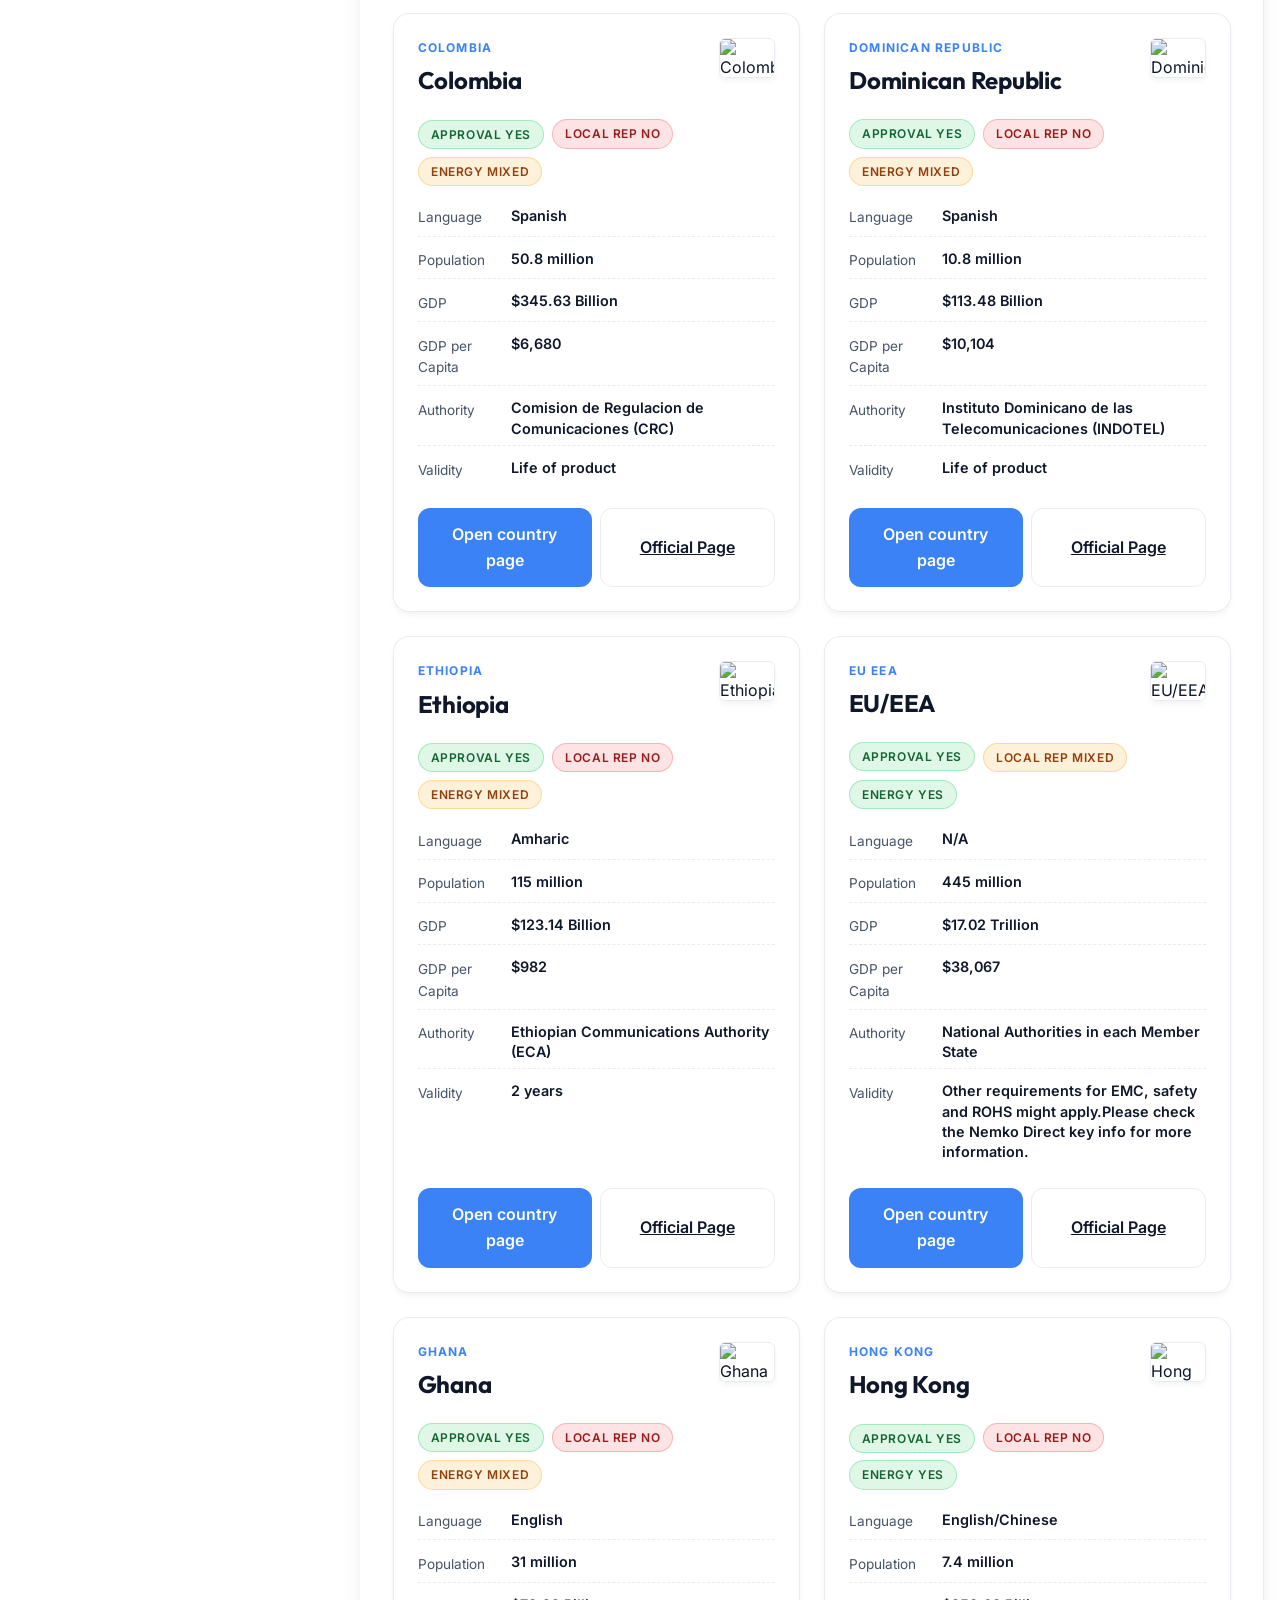
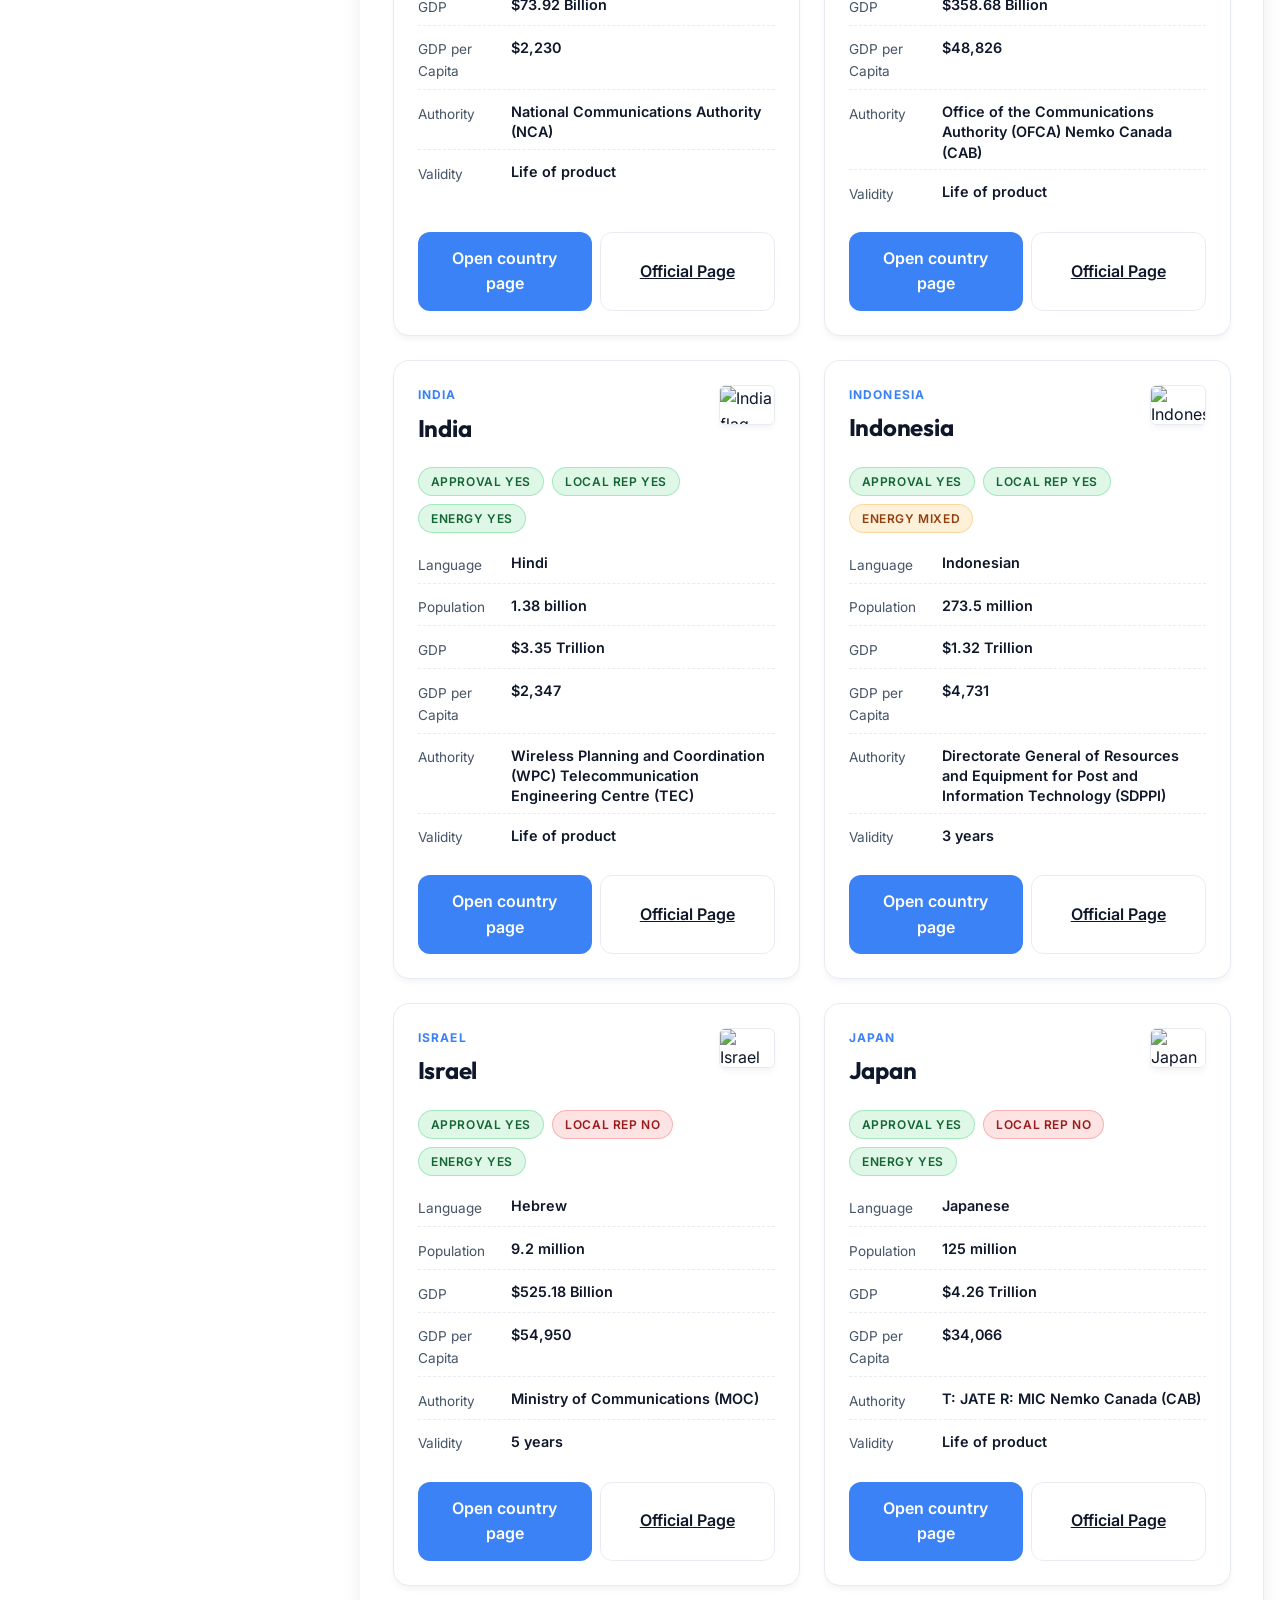
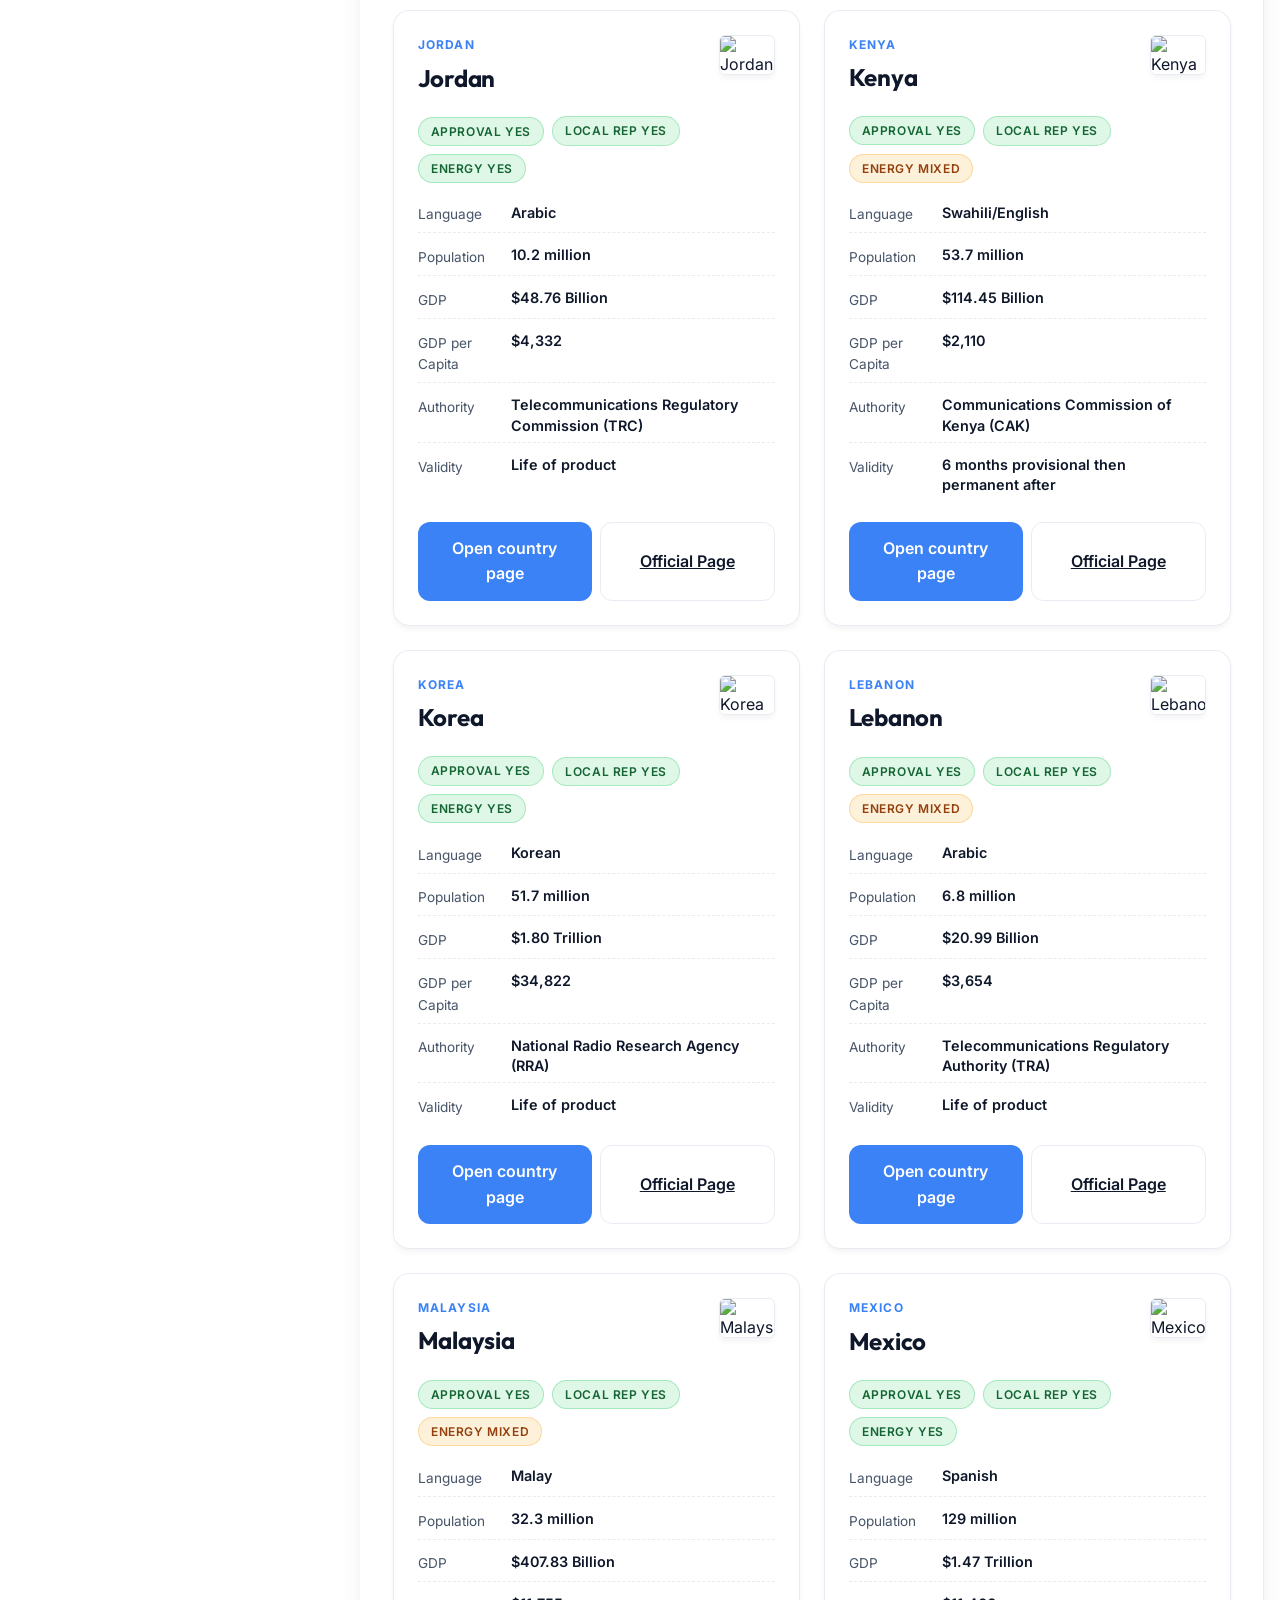
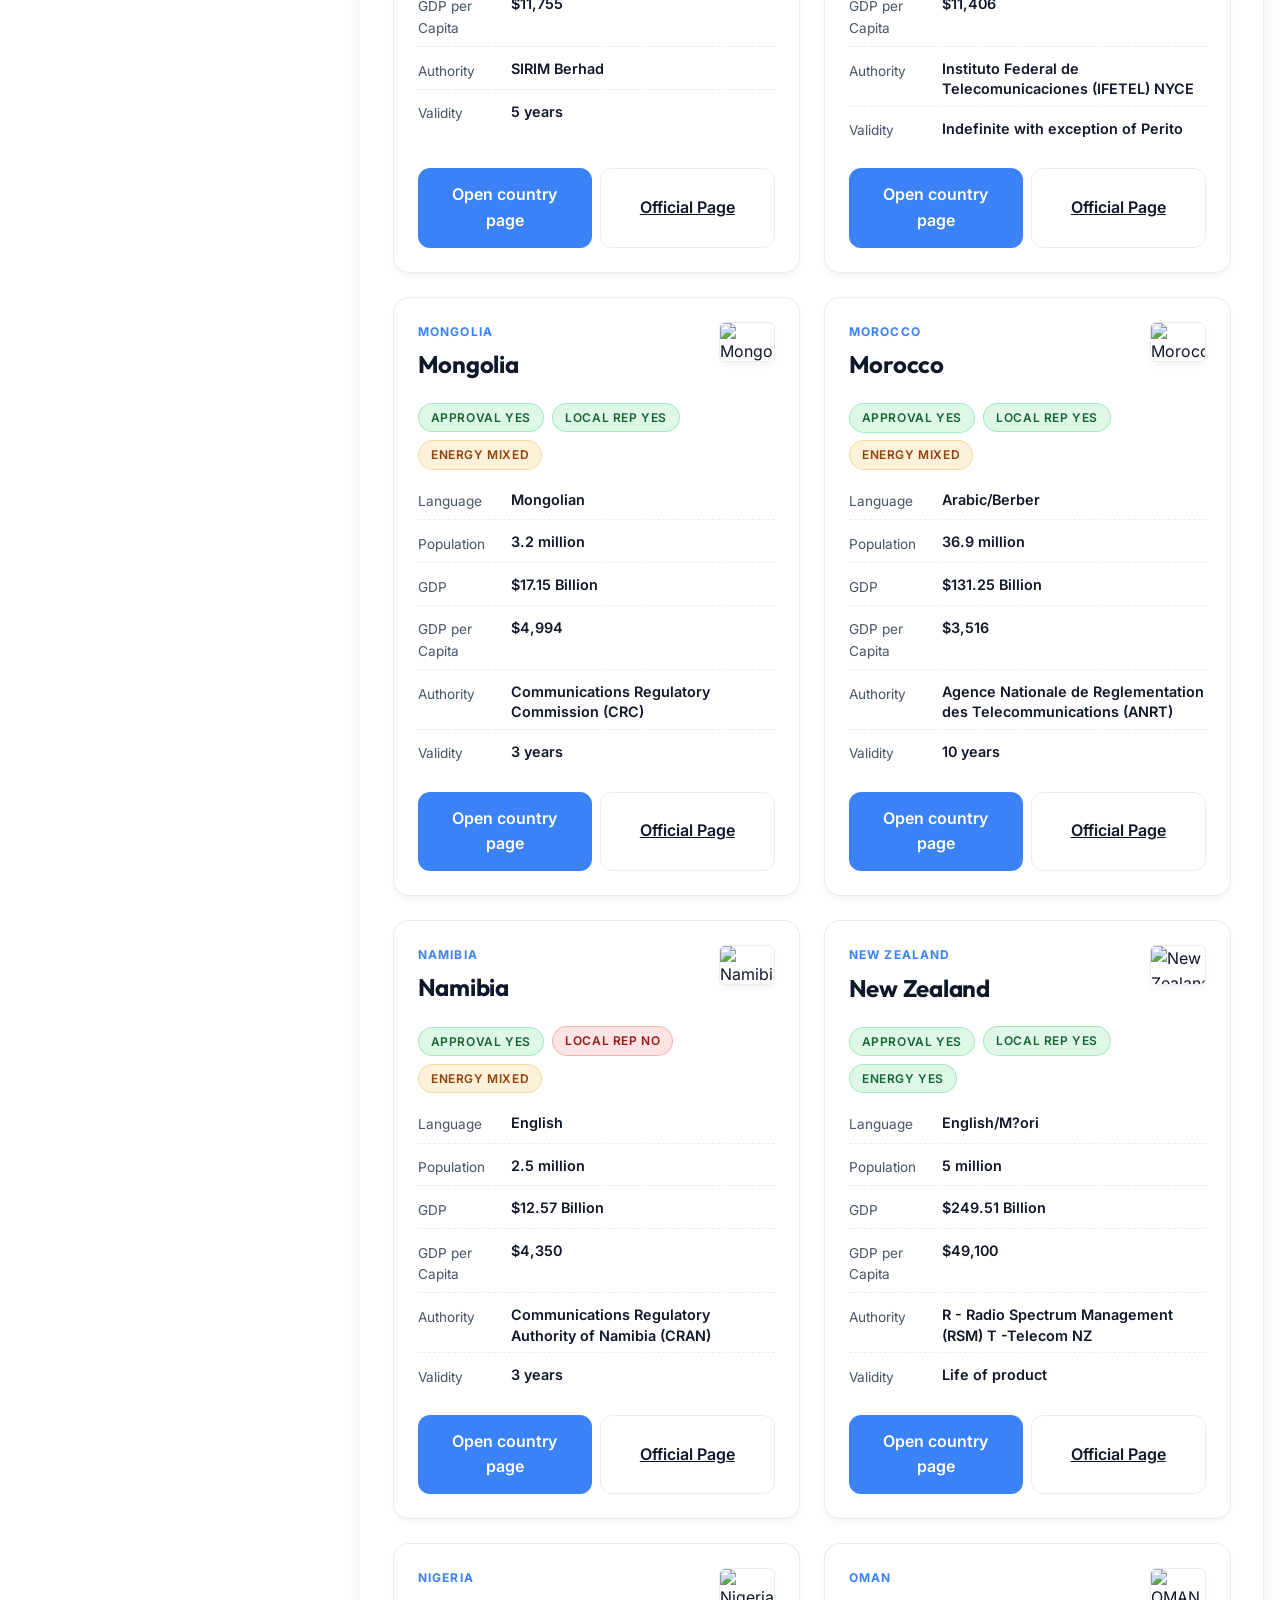
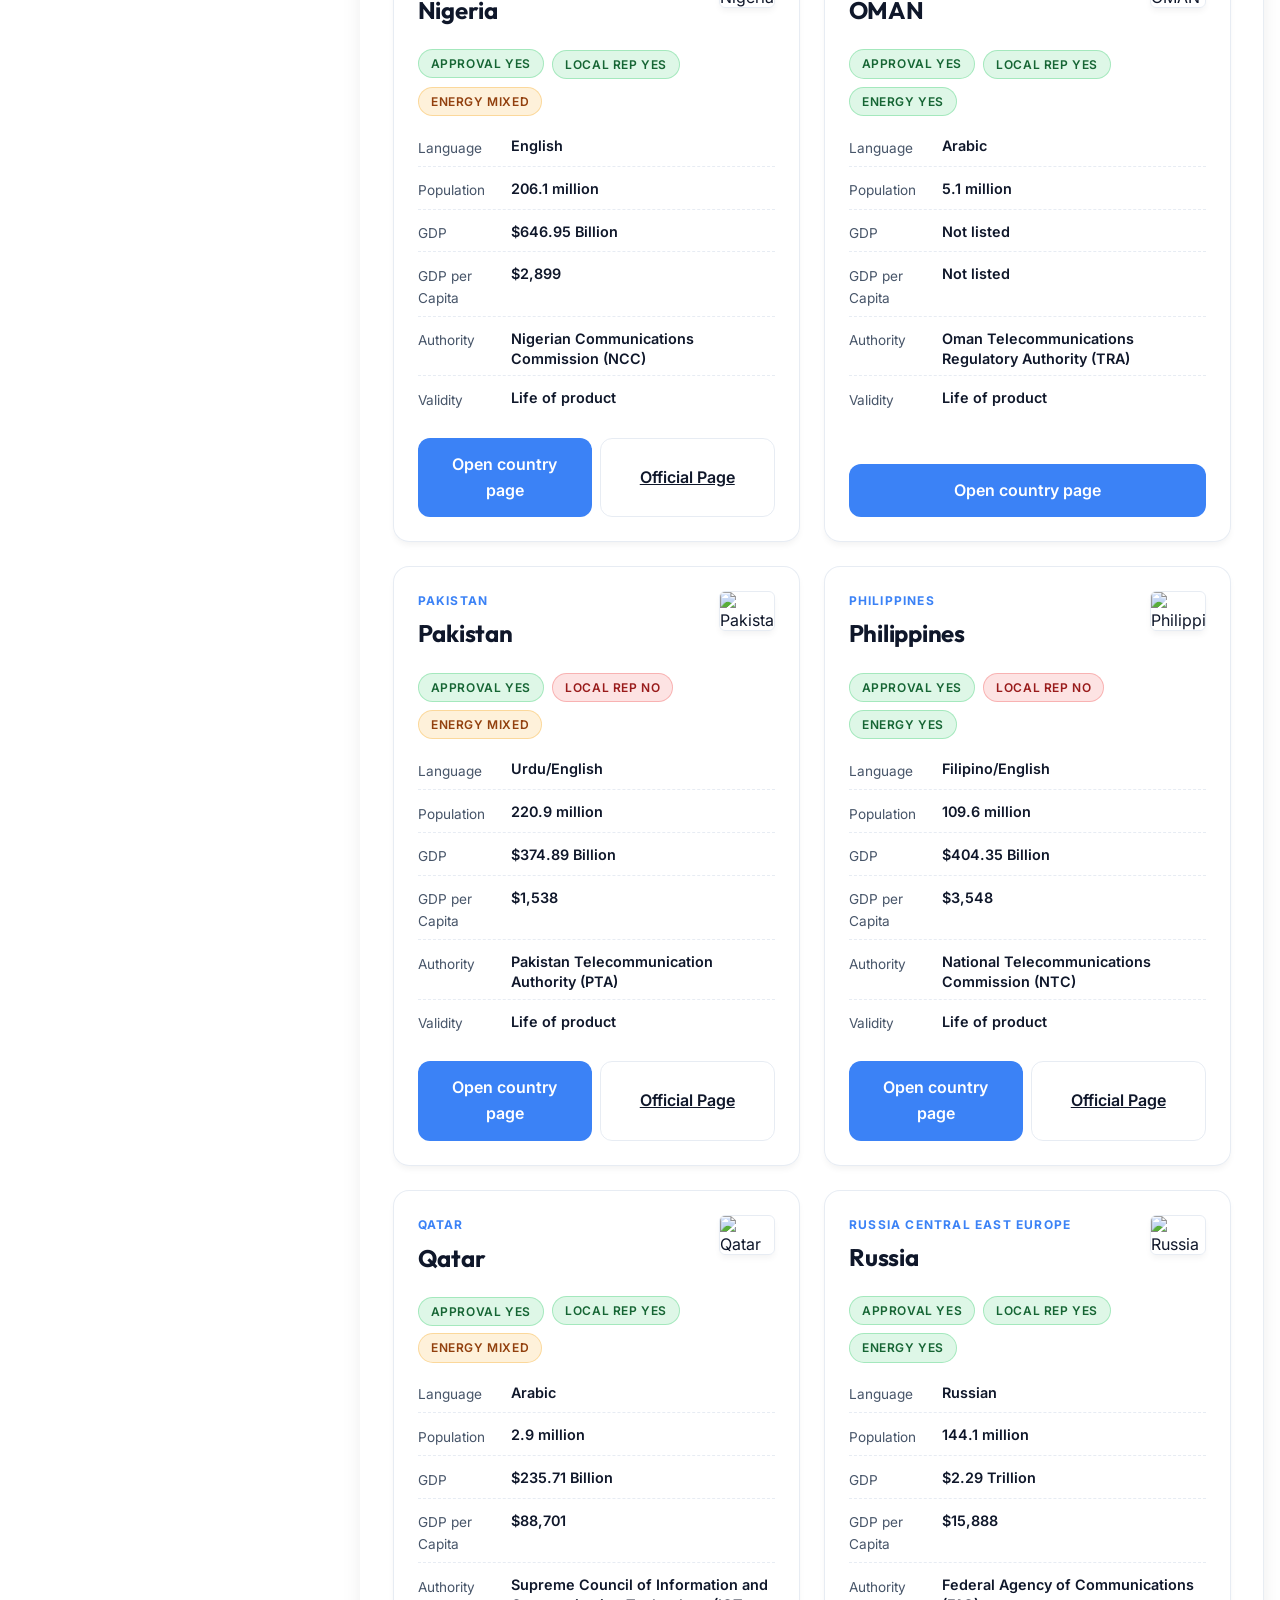
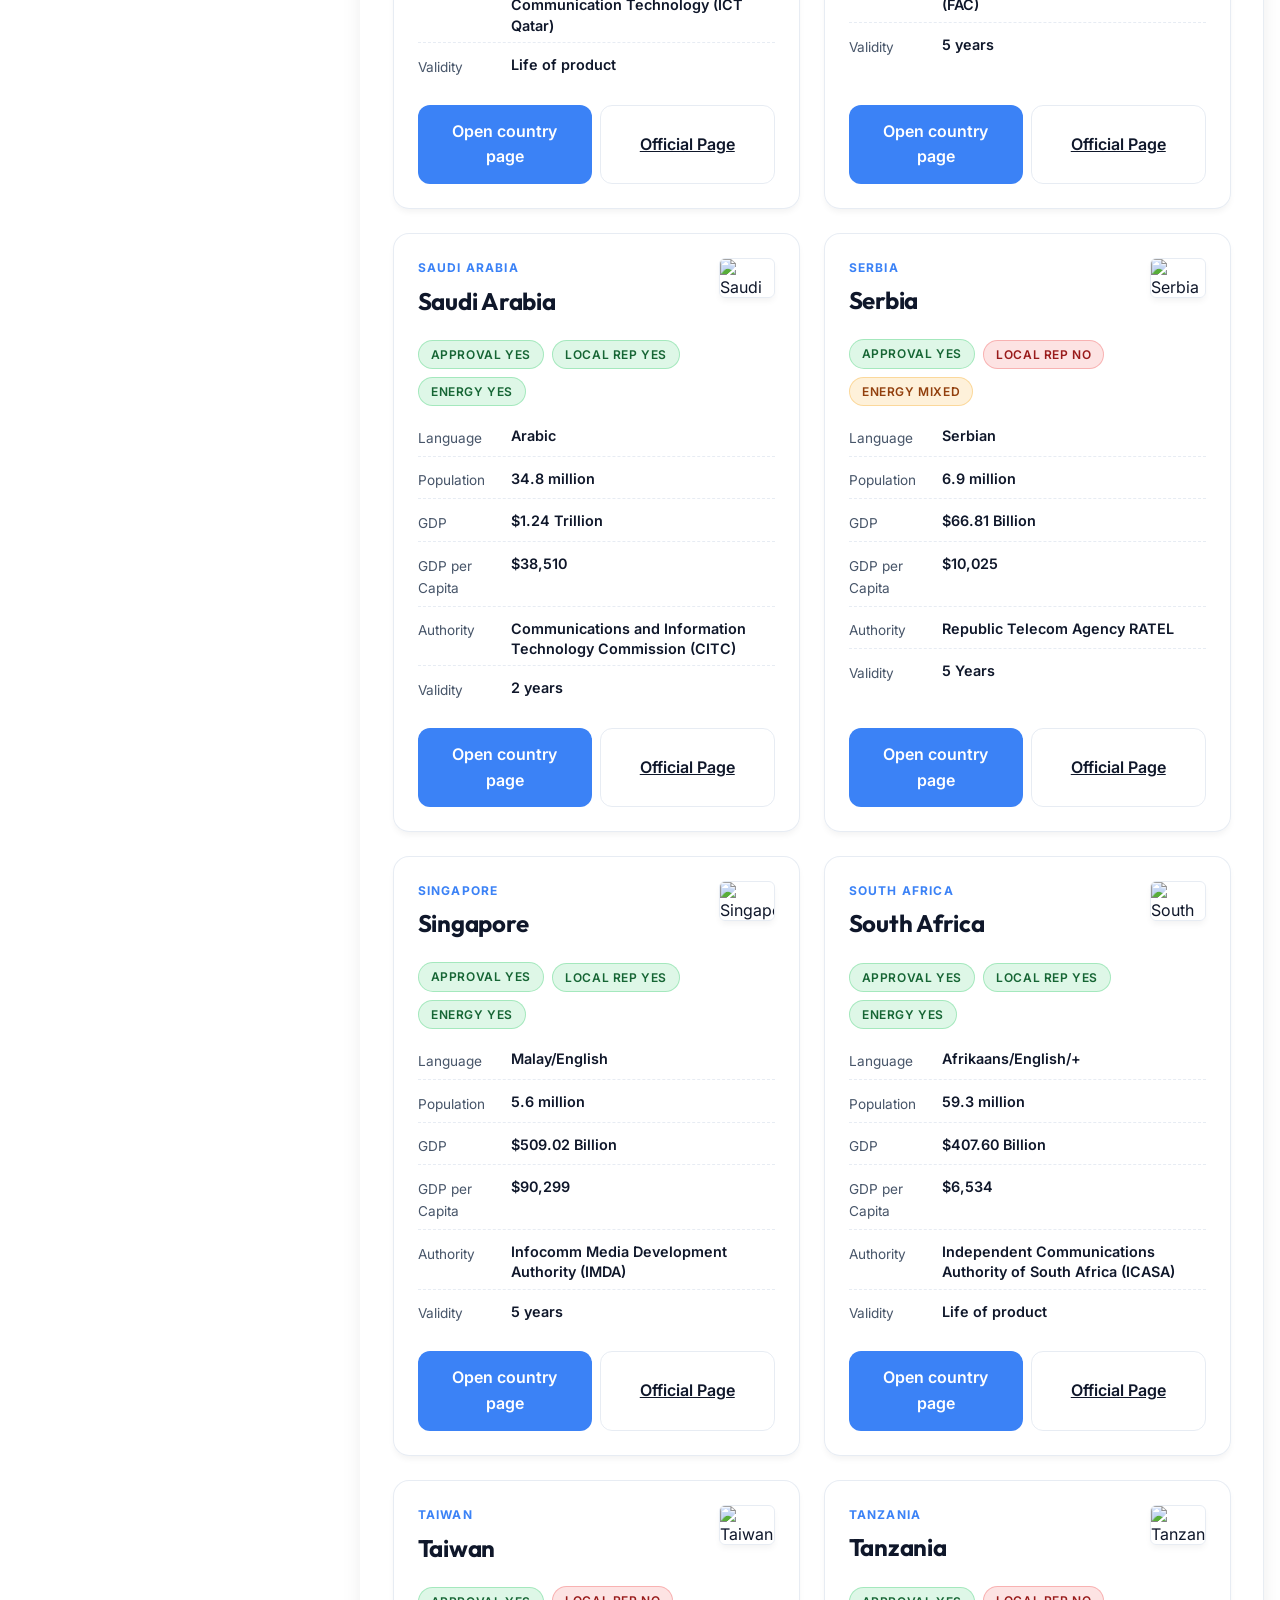
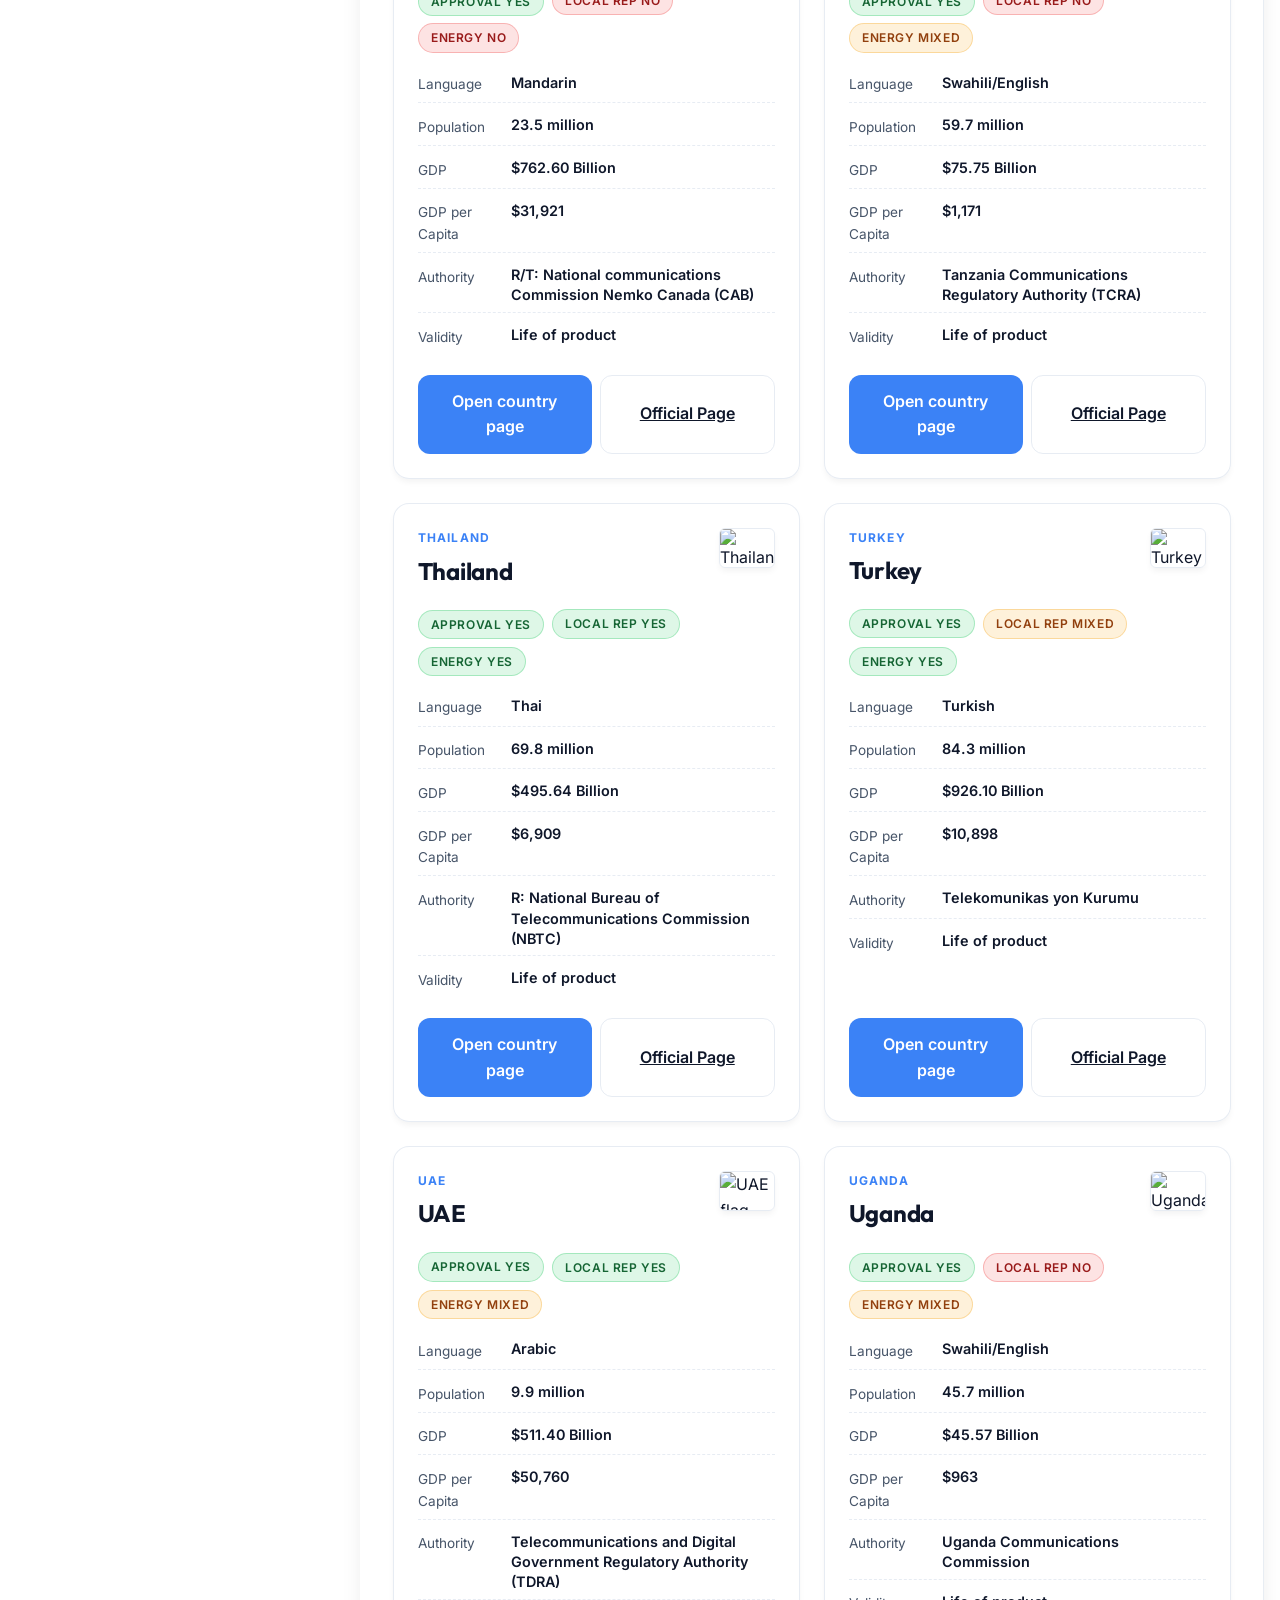
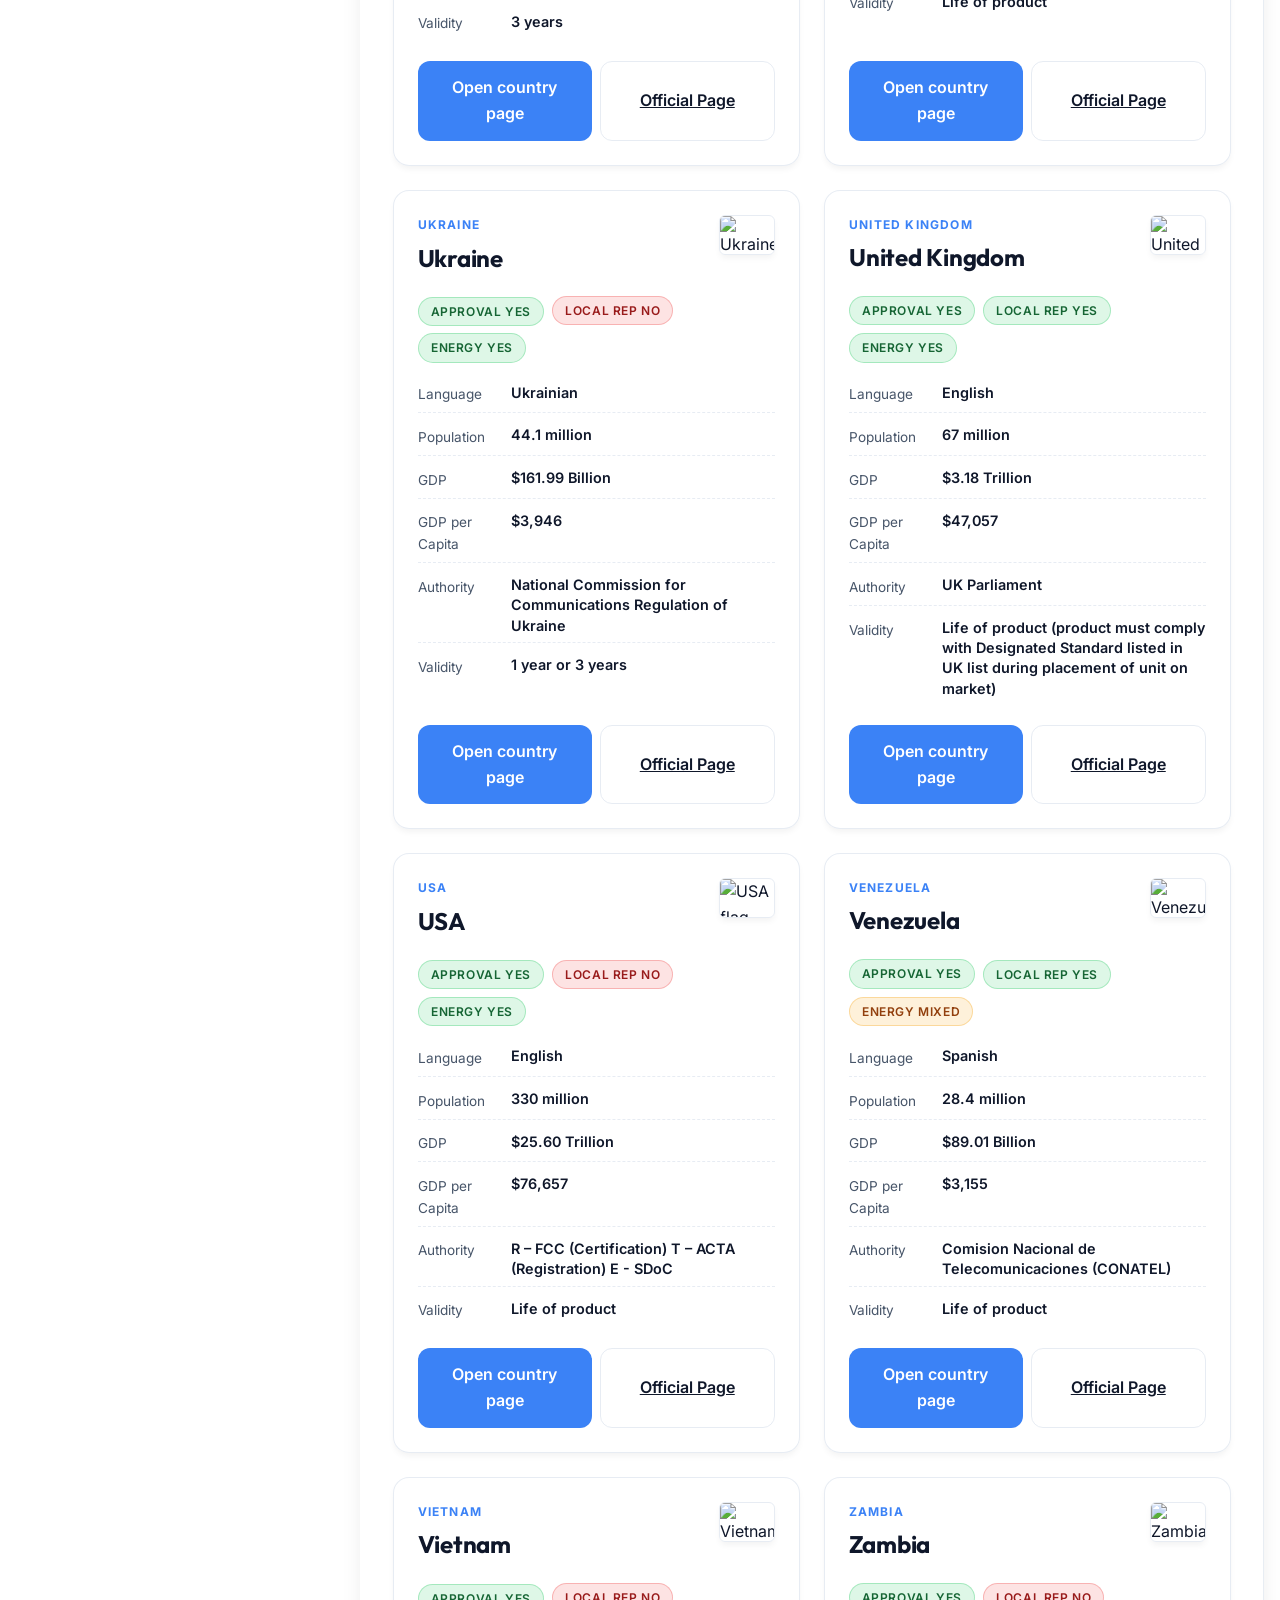
==== commit ba1af65a: "Rename HTML data file and move downloads panel to bottom" ====
--- a/docs/index.html
+++ b/docs/index.html
@@ -124,13 +124,22 @@
       </aside>
 
       <section class="content-panel">
+        <div class="toolbar">
+          <div class="toolbar-copy">
+            <h2>Country Directory</h2>
+            <p>Open any card for the full requirement set and linked certificate or mark assets.</p>
+          </div>
+        </div>
+
+        <div class="card-grid" id="card-grid"></div>
+        
         <section class="downloads-panel">
           <div>
             <p class="eyebrow">Downloads</p>
             <h2>Compiled Deliverables</h2>
             <p>
               These source files are also normalized into the single country database that powers
-              the explorer below, so the site reflects the full project output in one place.
+              the explorer above, so the site reflects the full project output in one place.
             </p>
           </div>
           <div class="download-actions">
@@ -144,15 +153,6 @@
             </a>
           </div>
         </section>
-
-        <div class="toolbar">
-          <div class="toolbar-copy">
-            <h2>Country Directory</h2>
-            <p>Open any card for the full requirement set and linked certificate or mark assets.</p>
-          </div>
-        </div>
-
-        <div class="card-grid" id="card-grid"></div>
       </section>
     </main>
   </div>
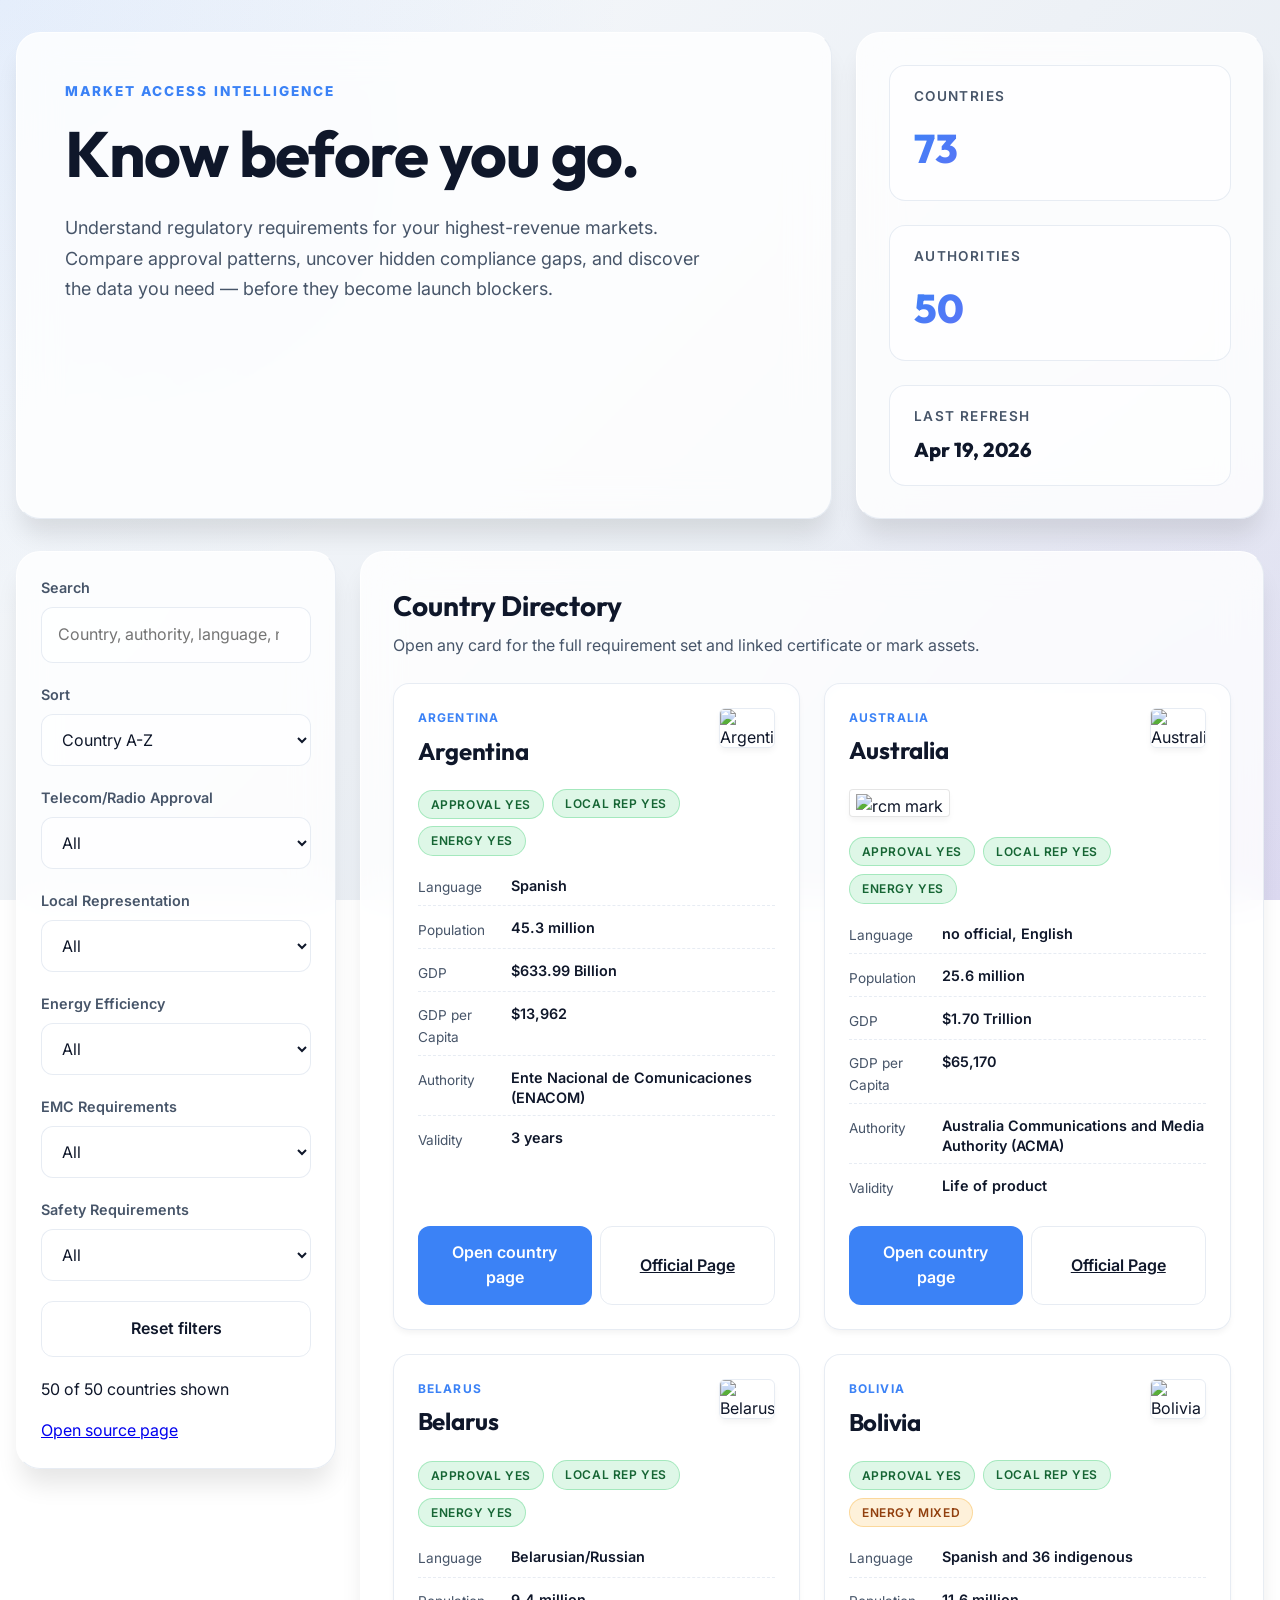
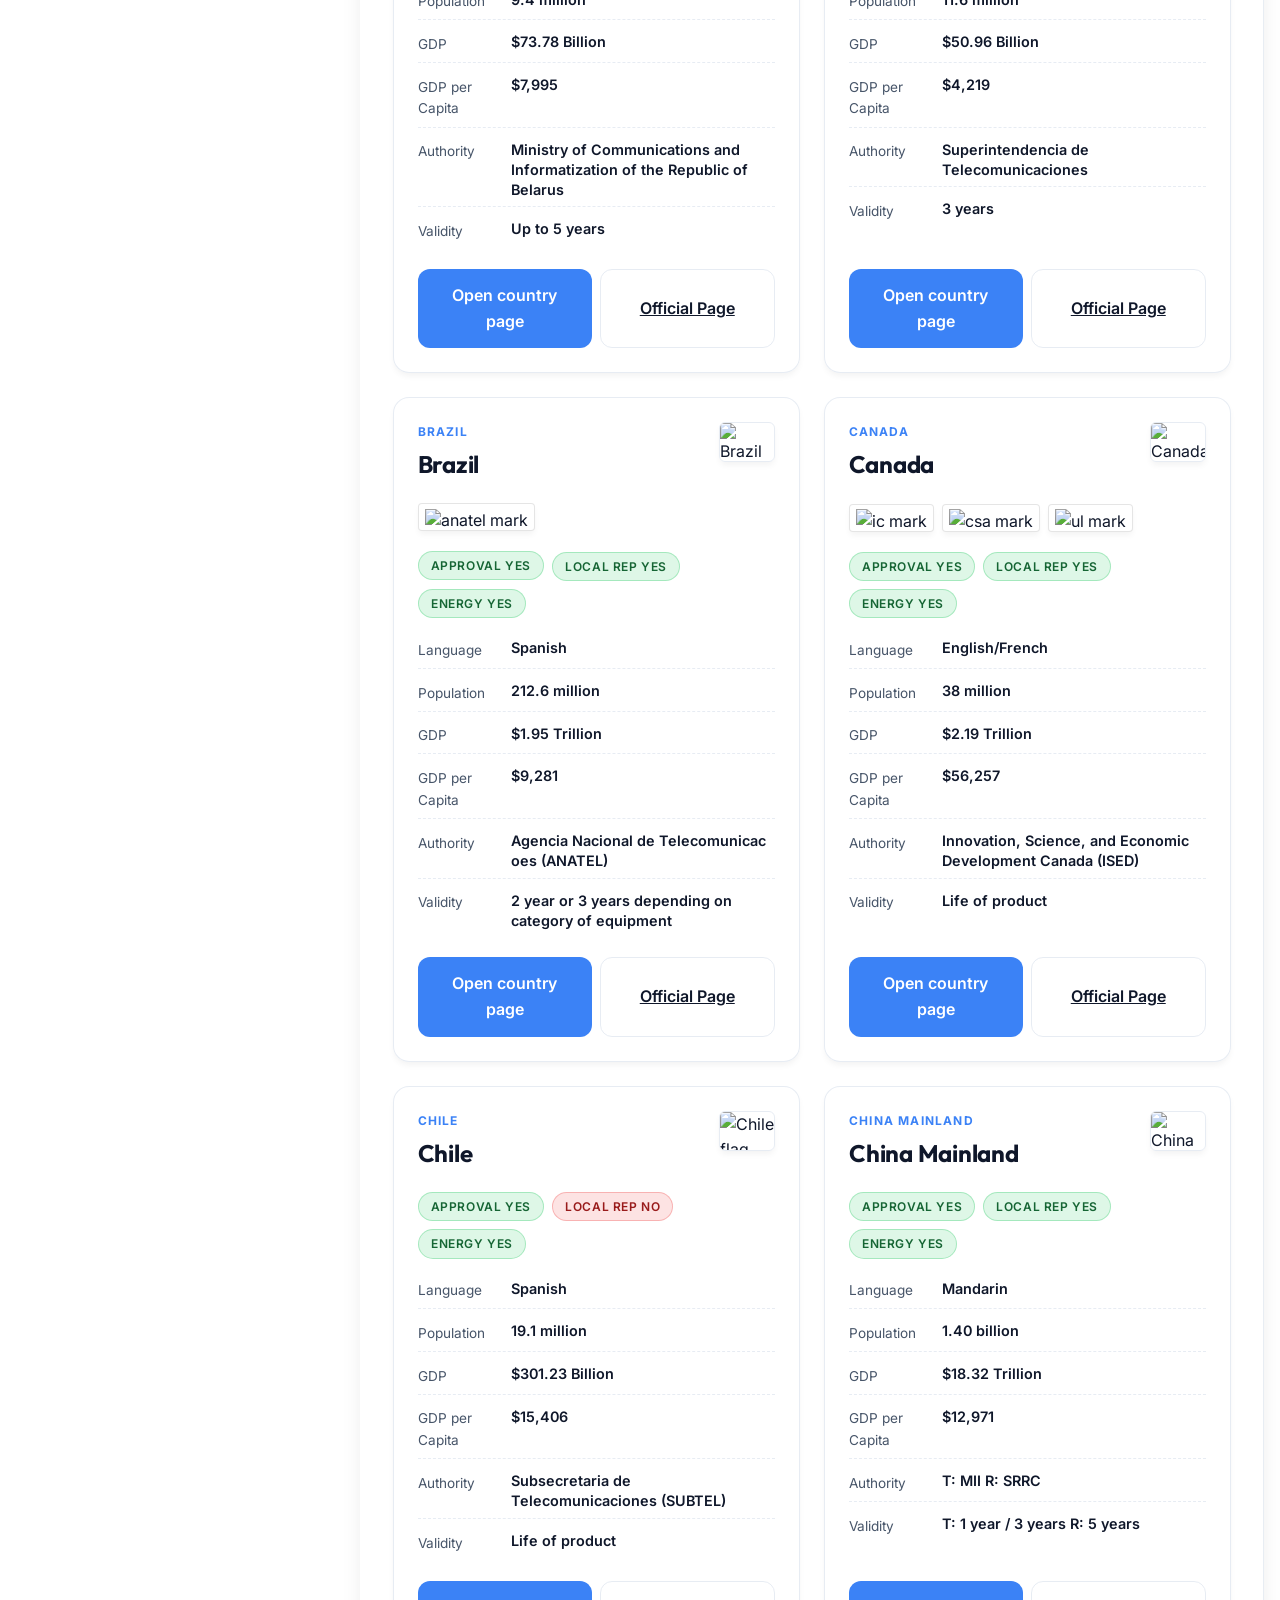
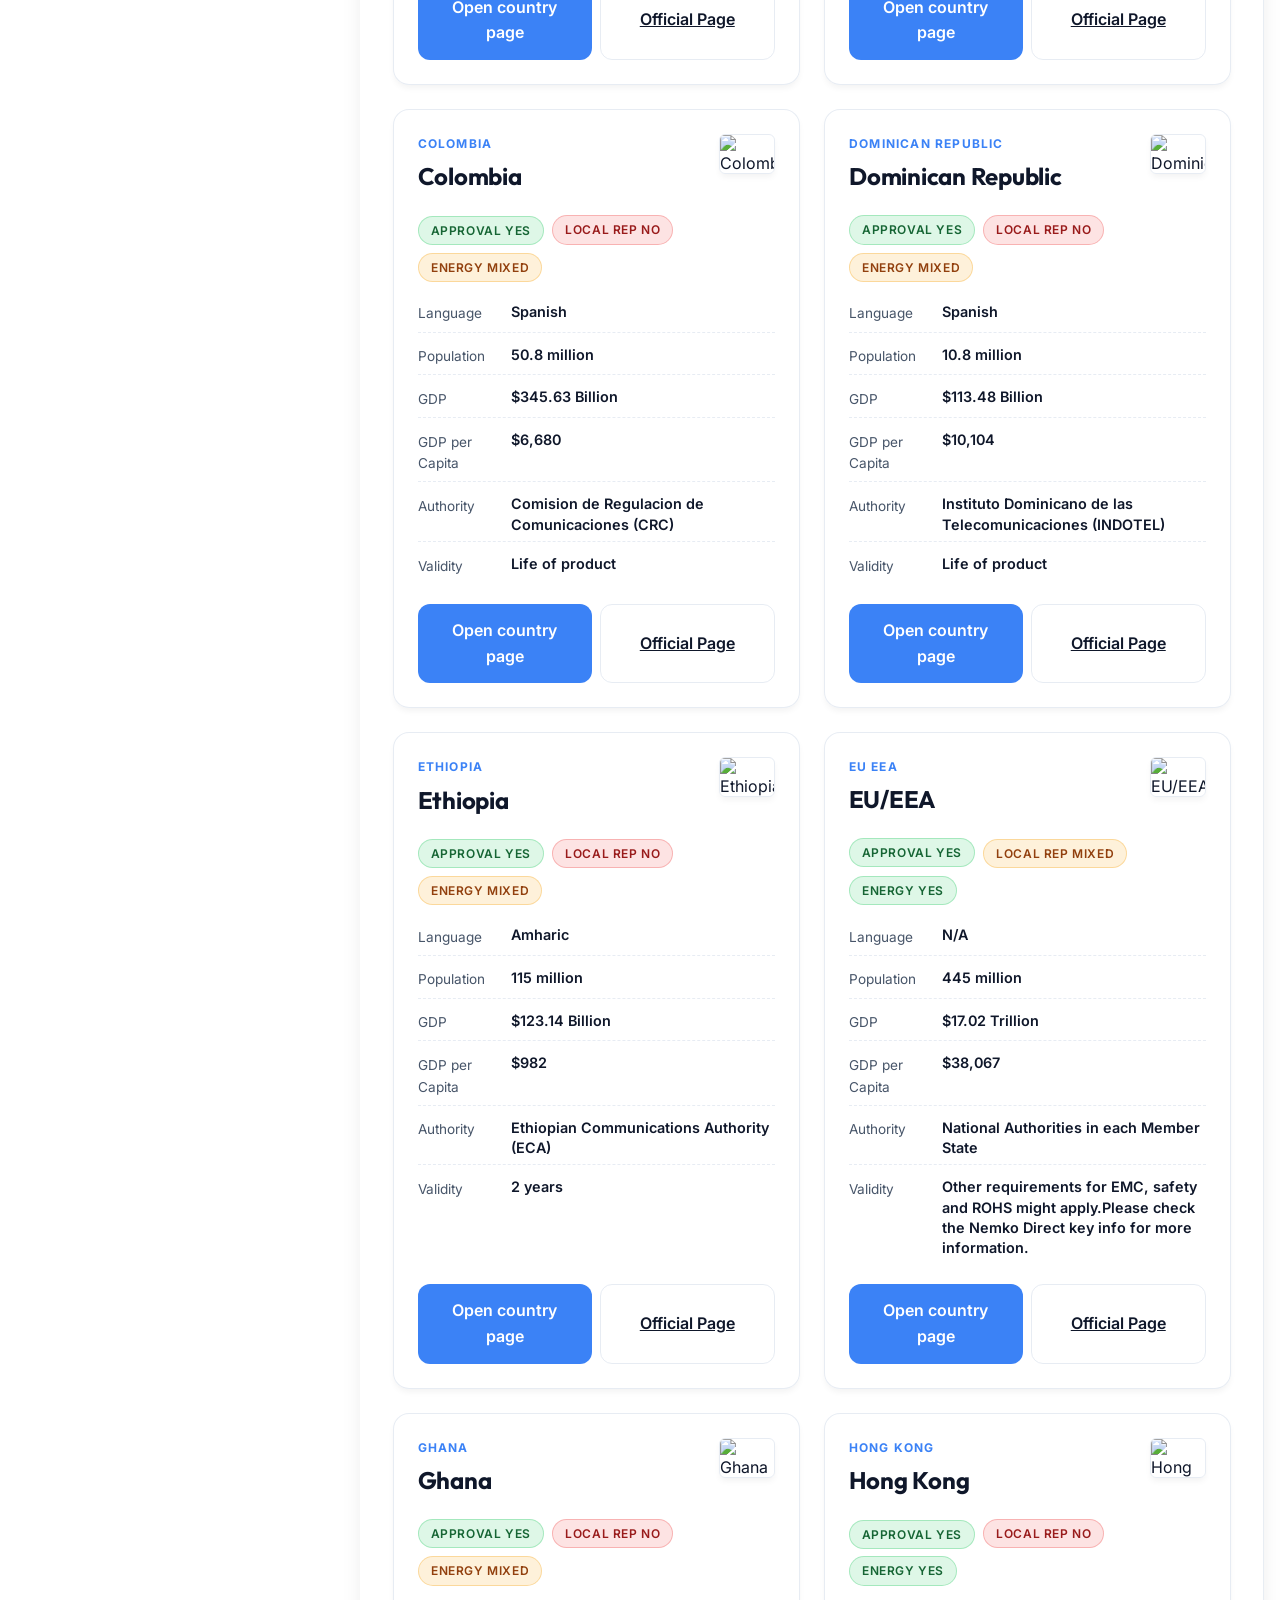
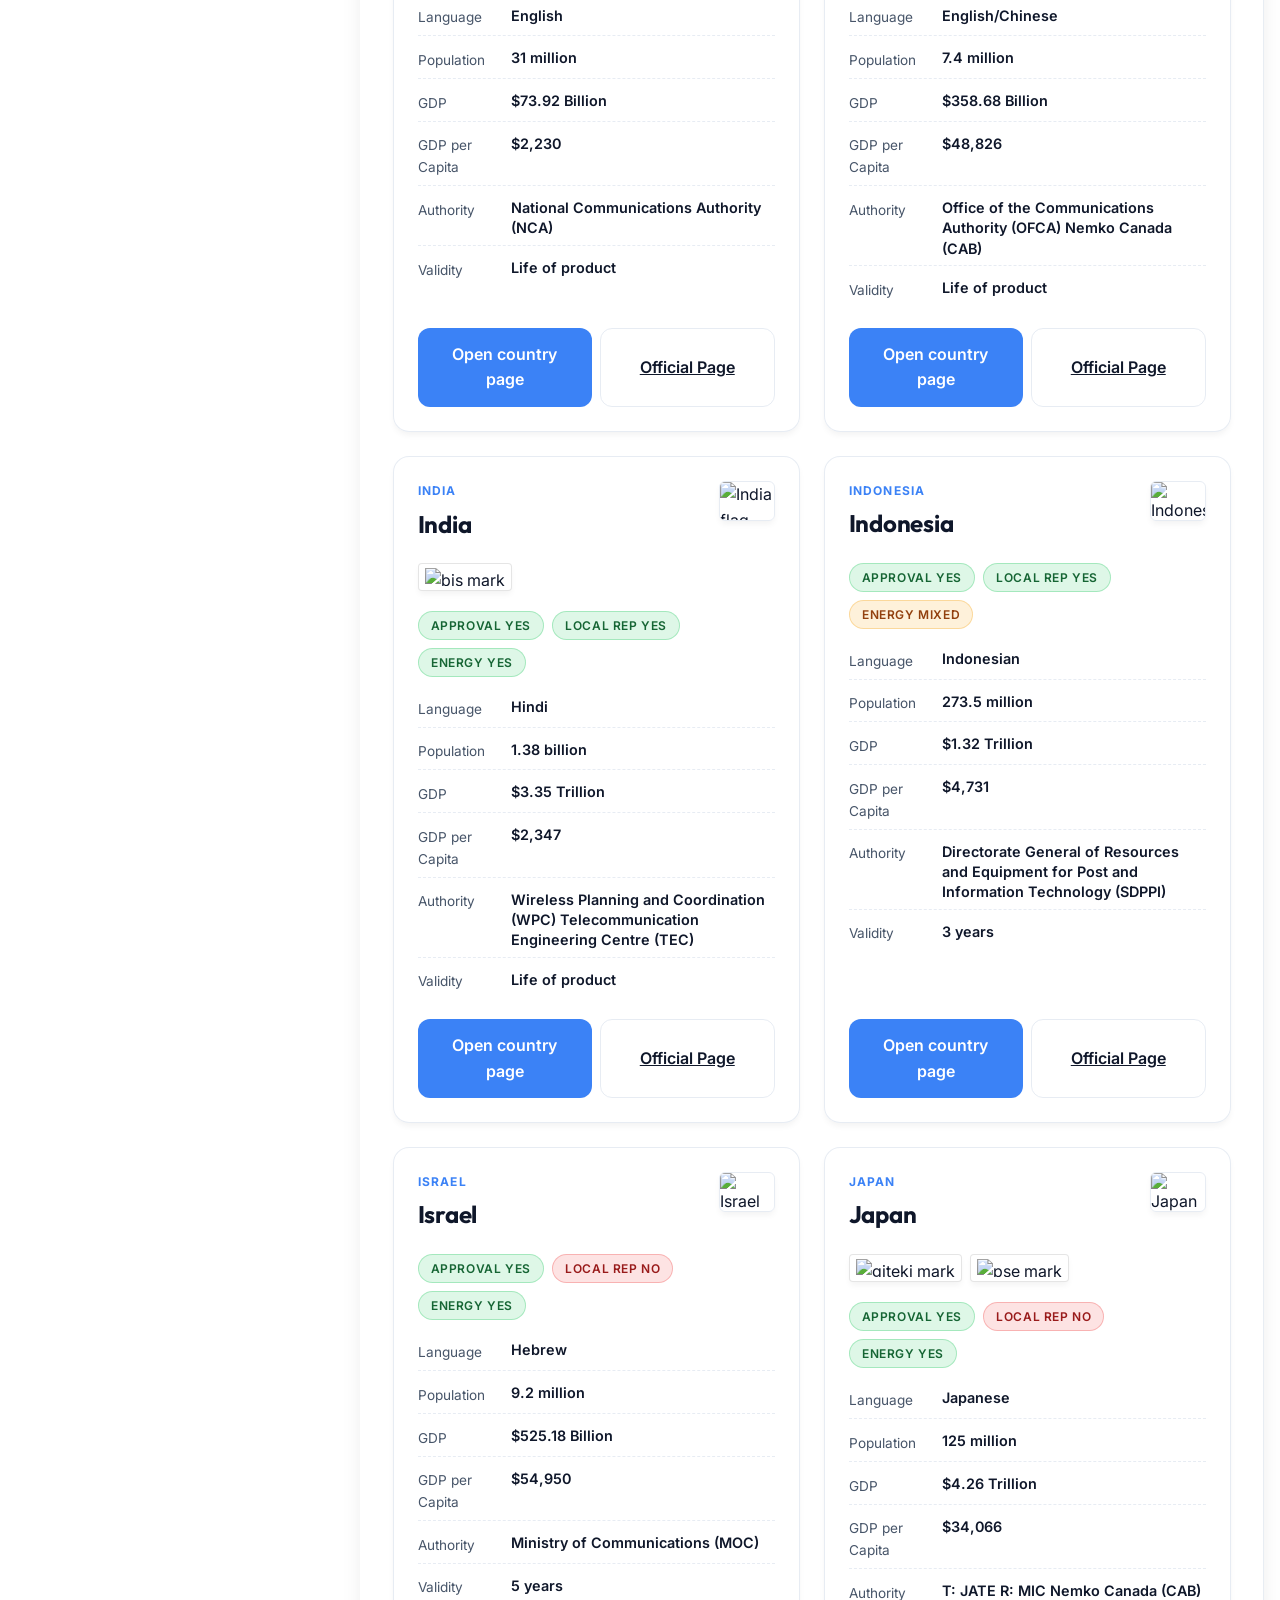
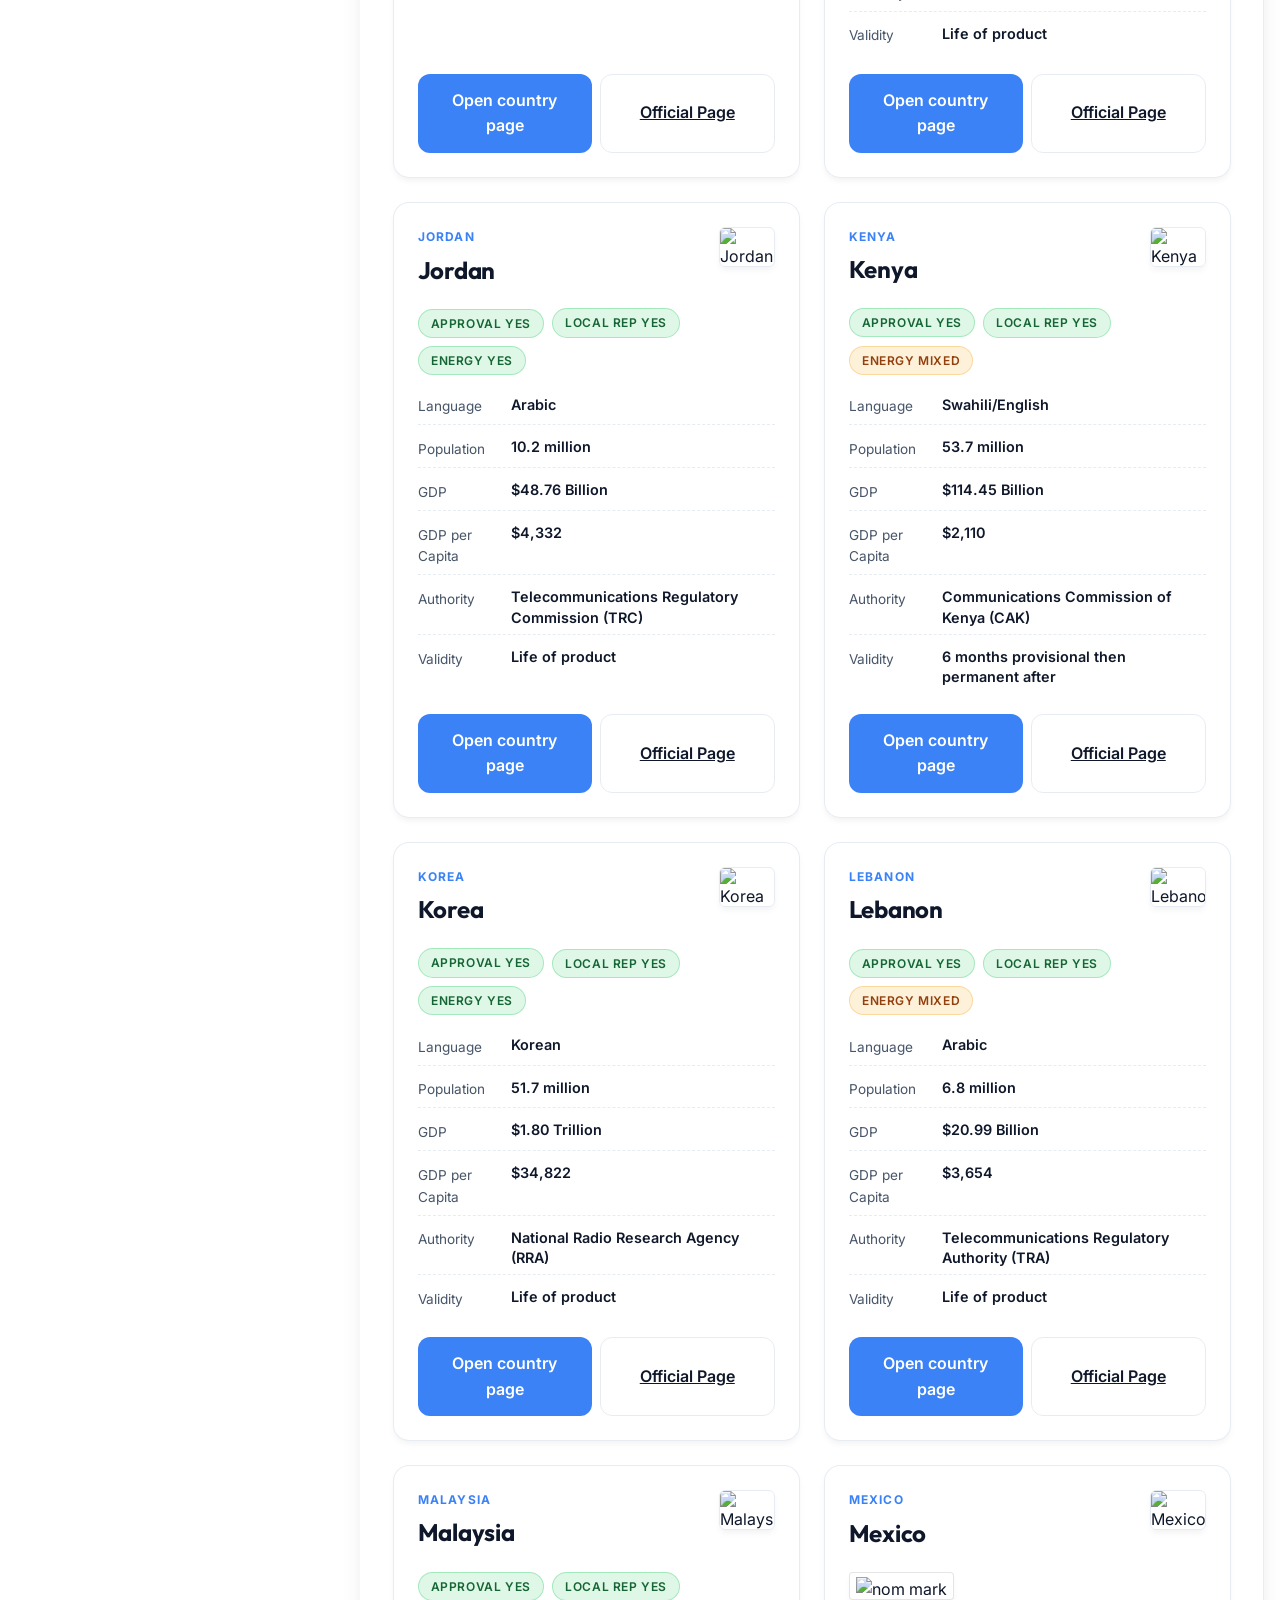
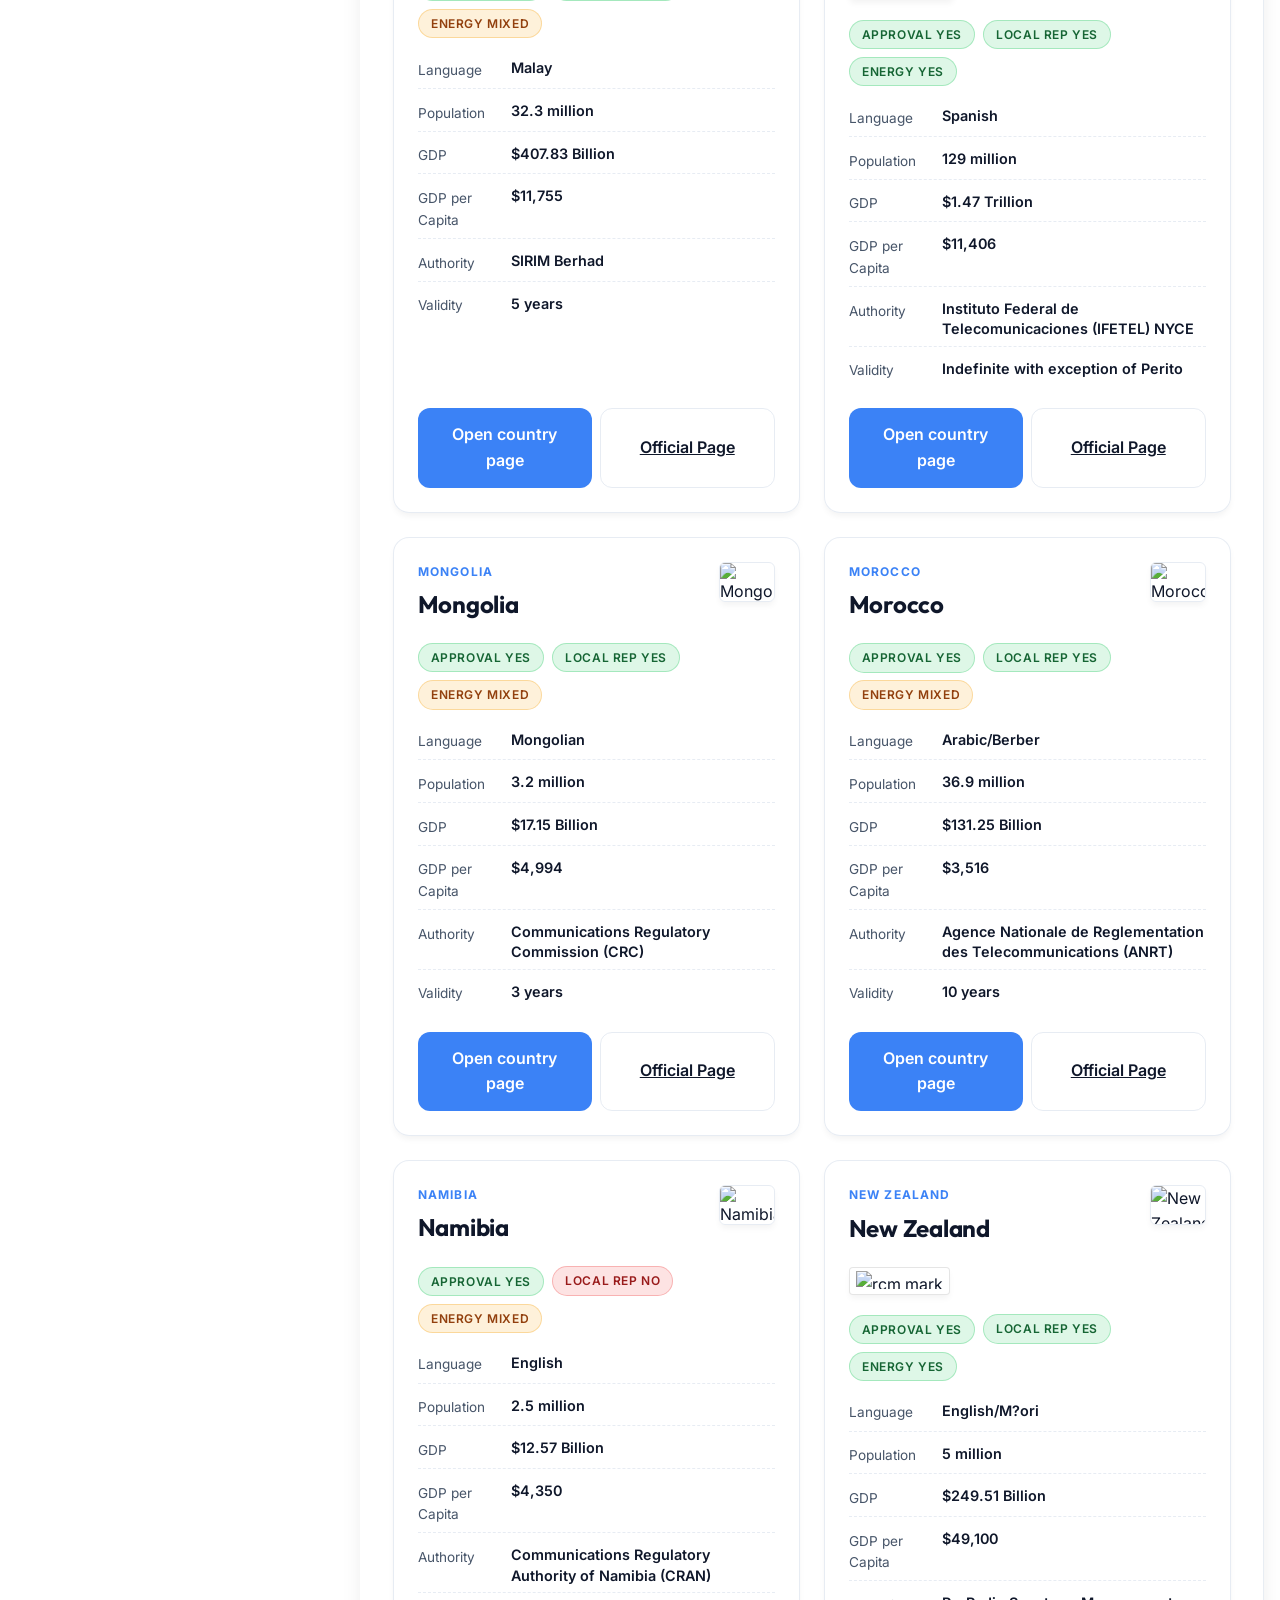
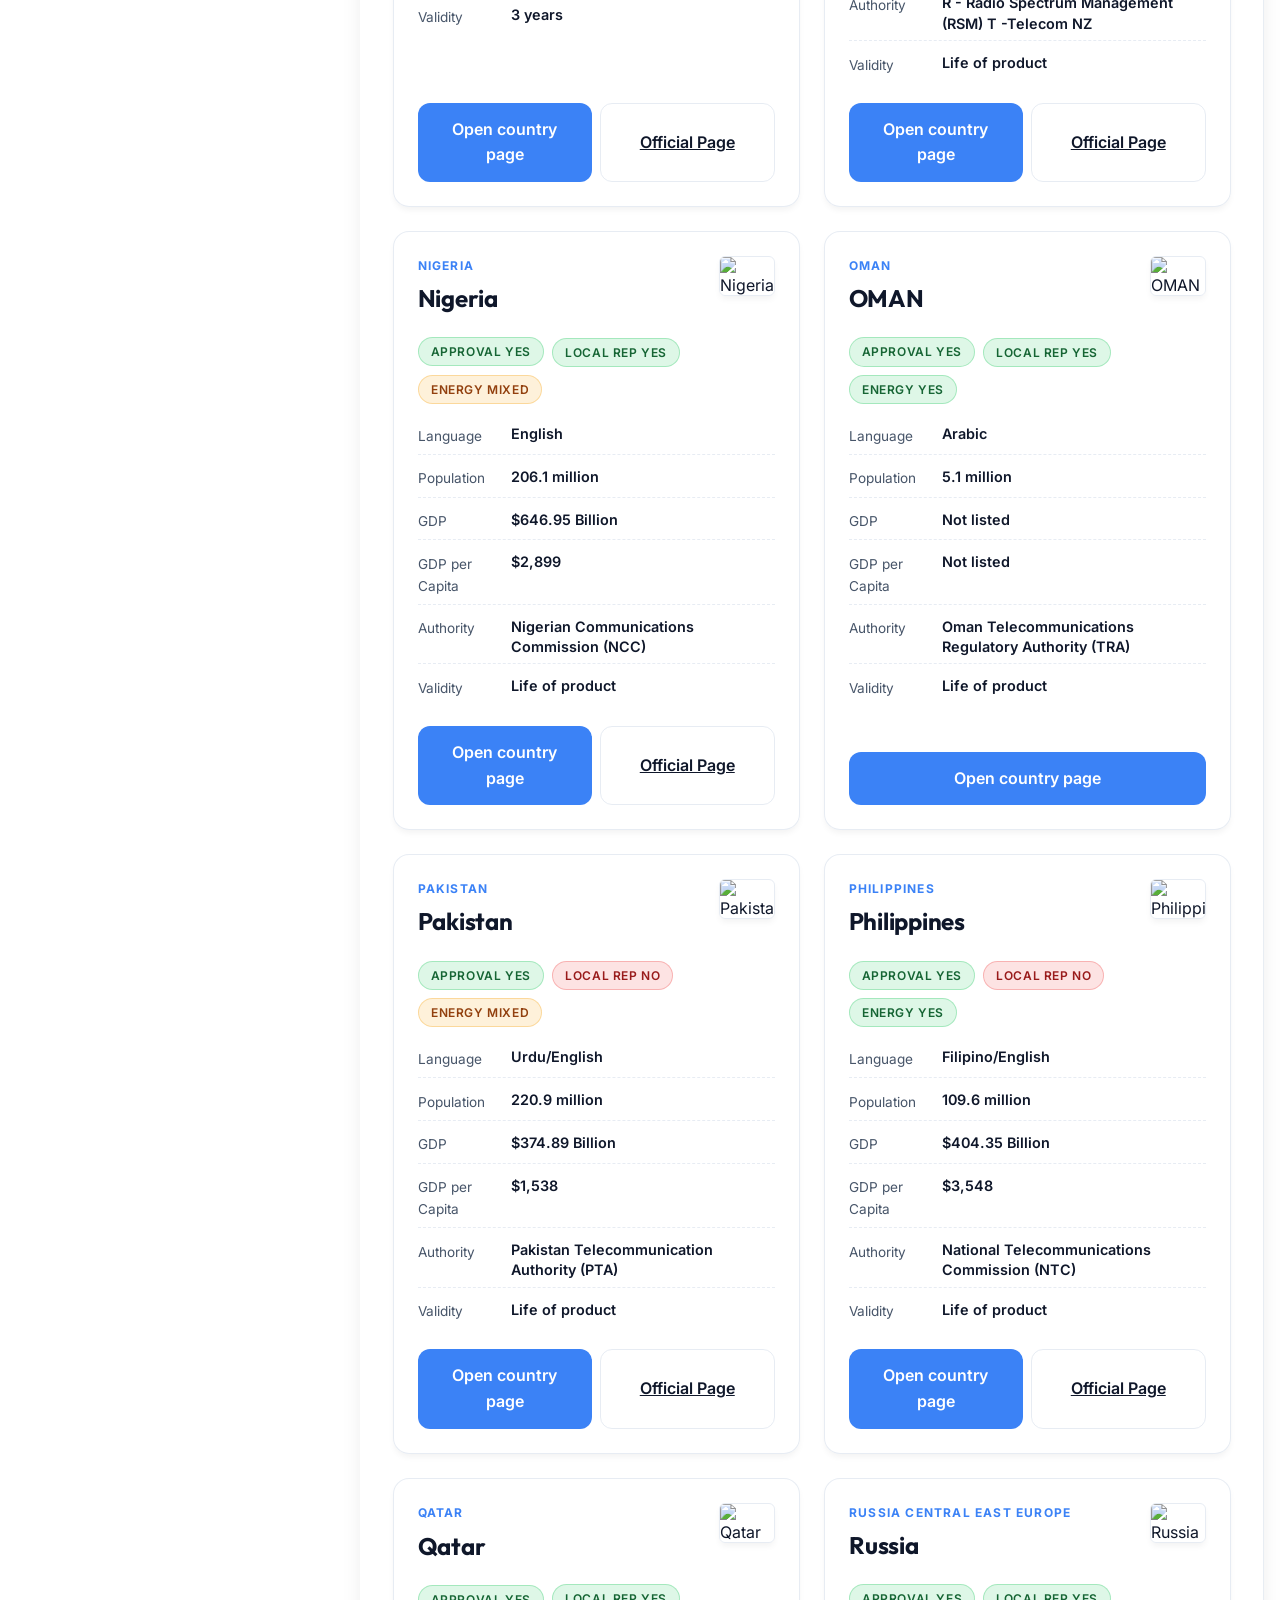
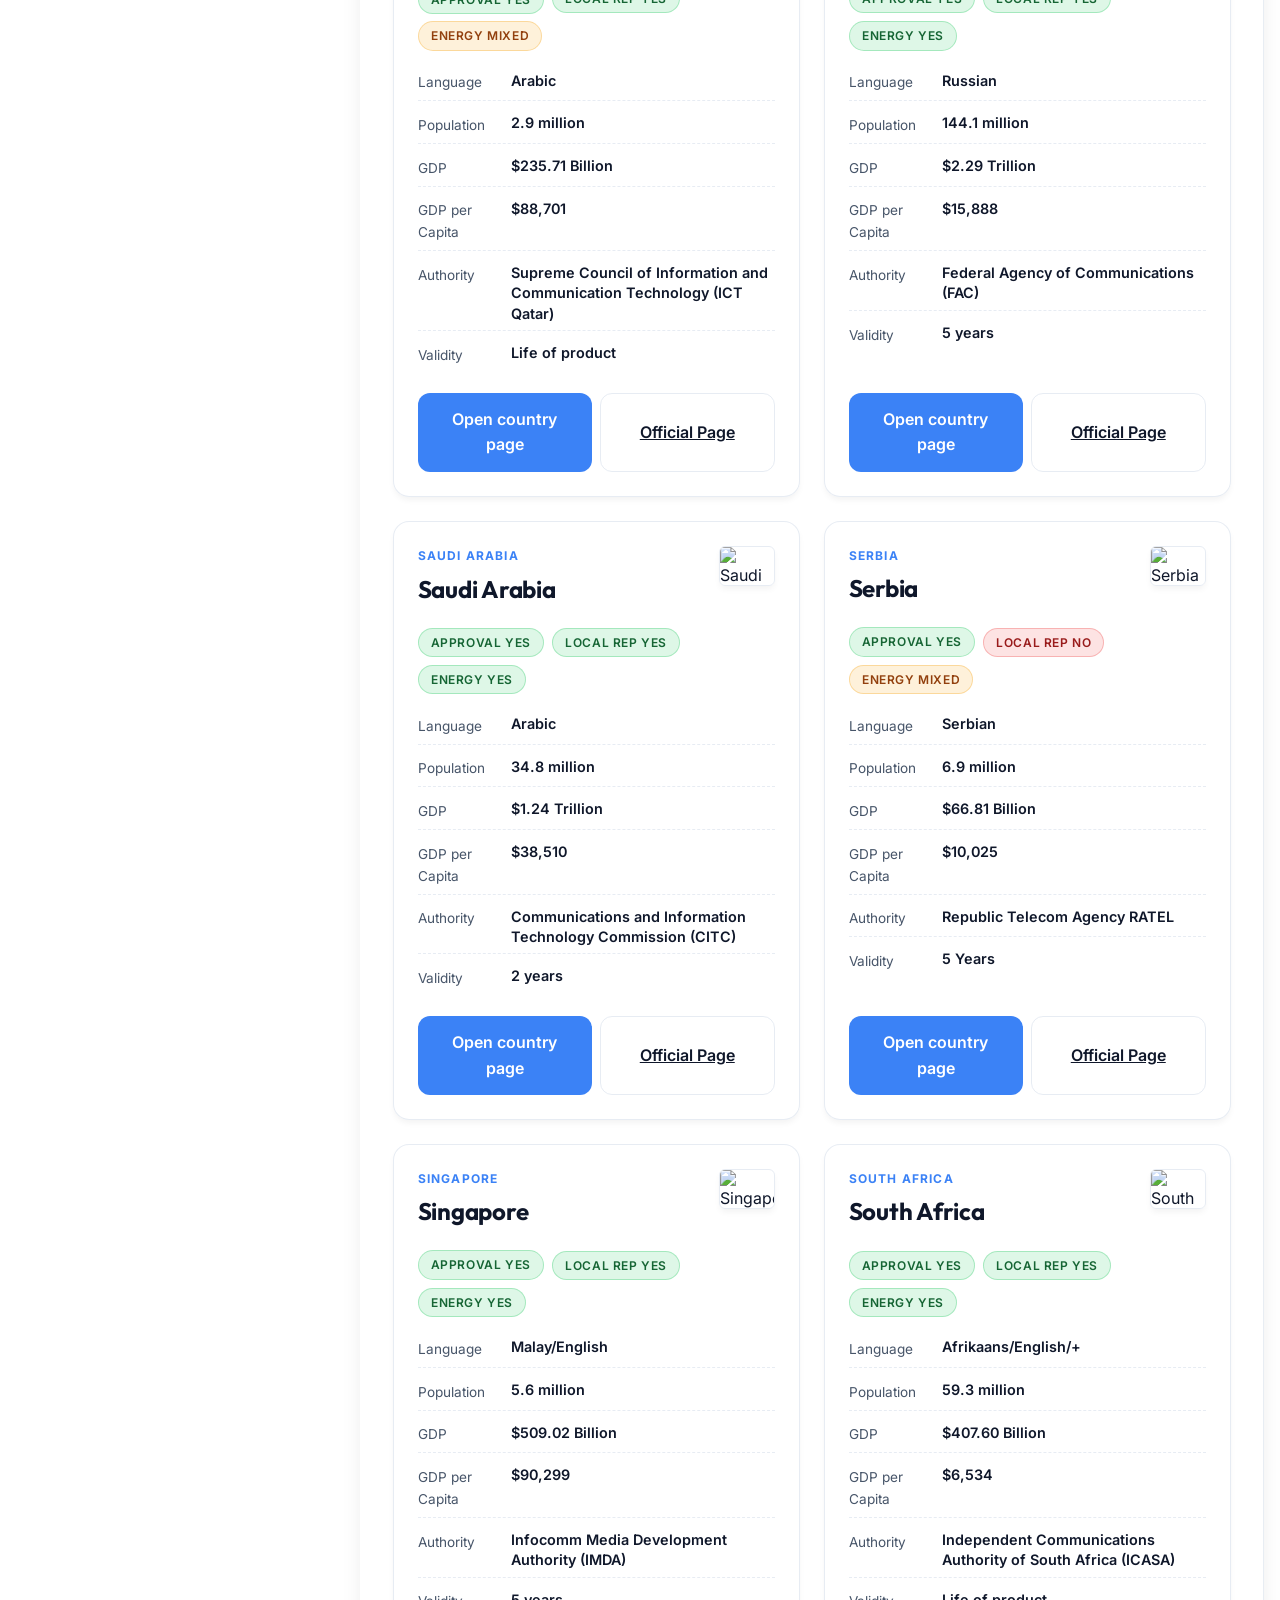
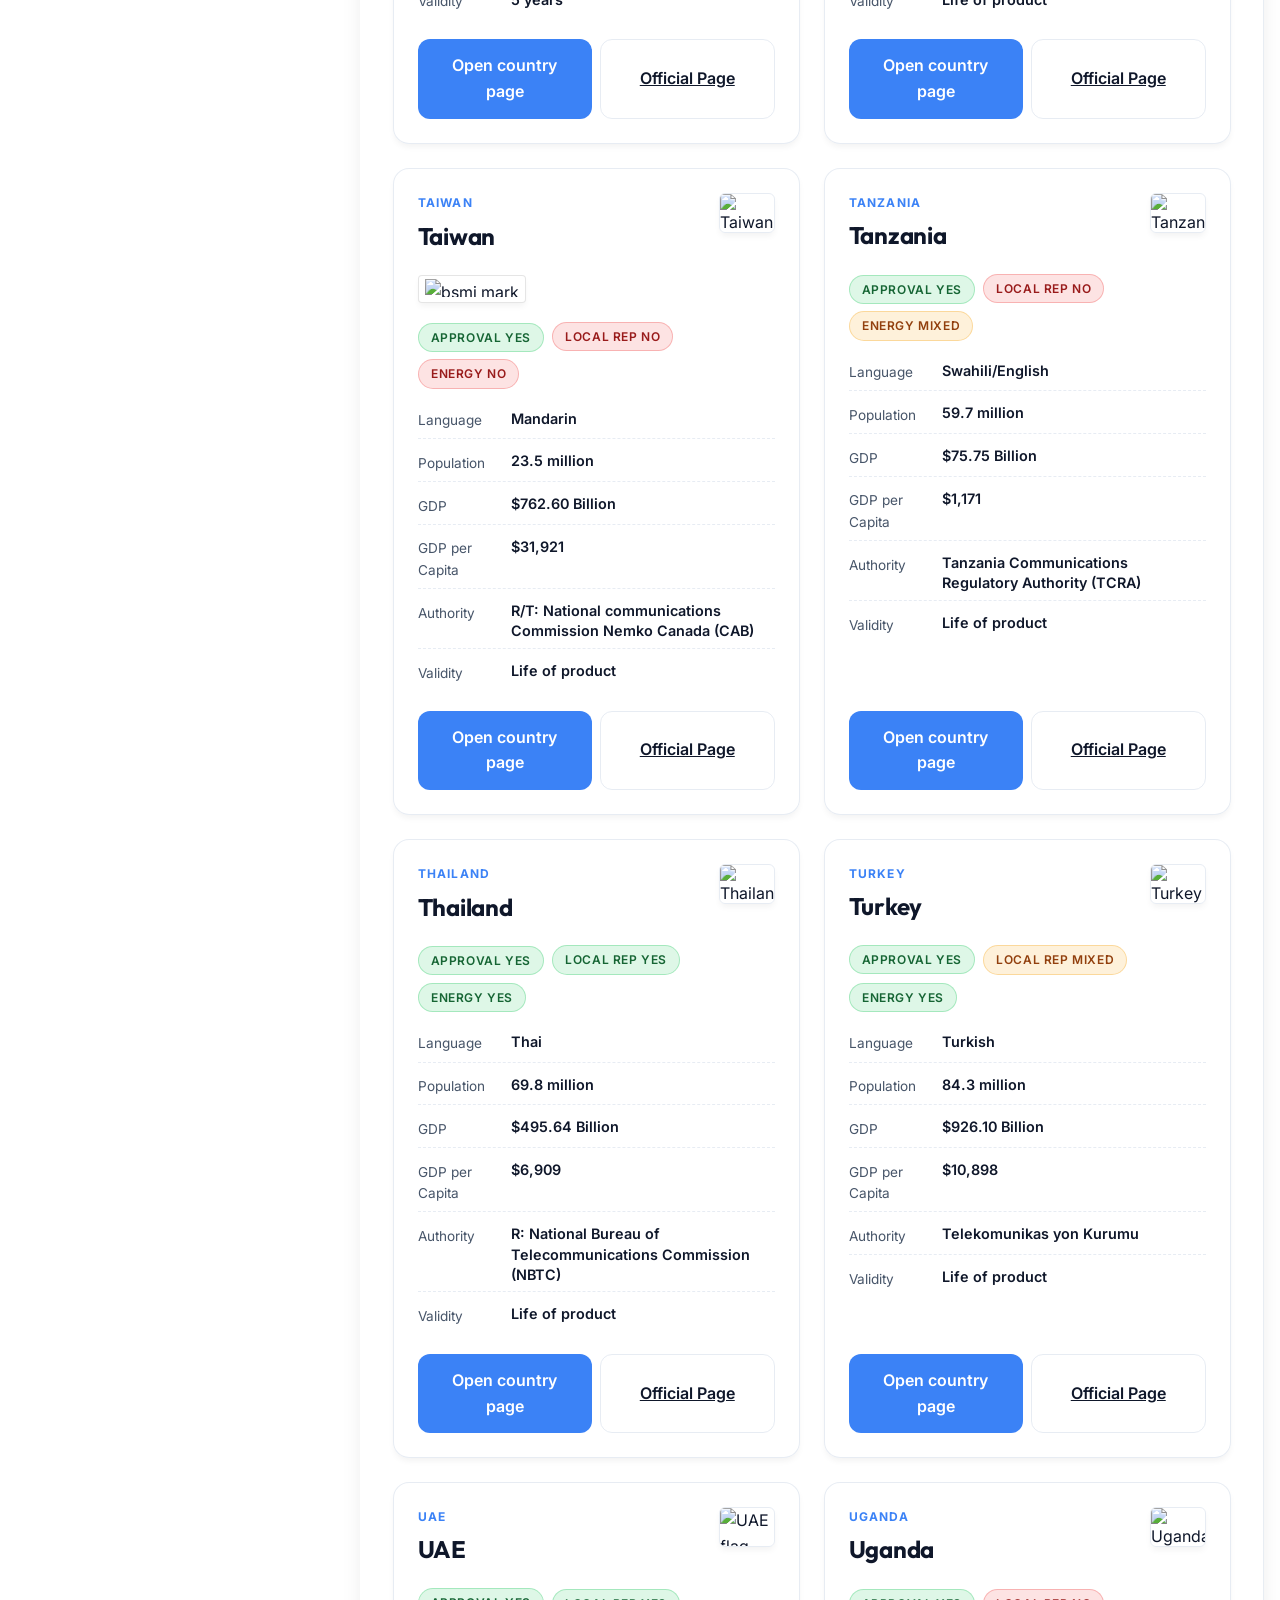
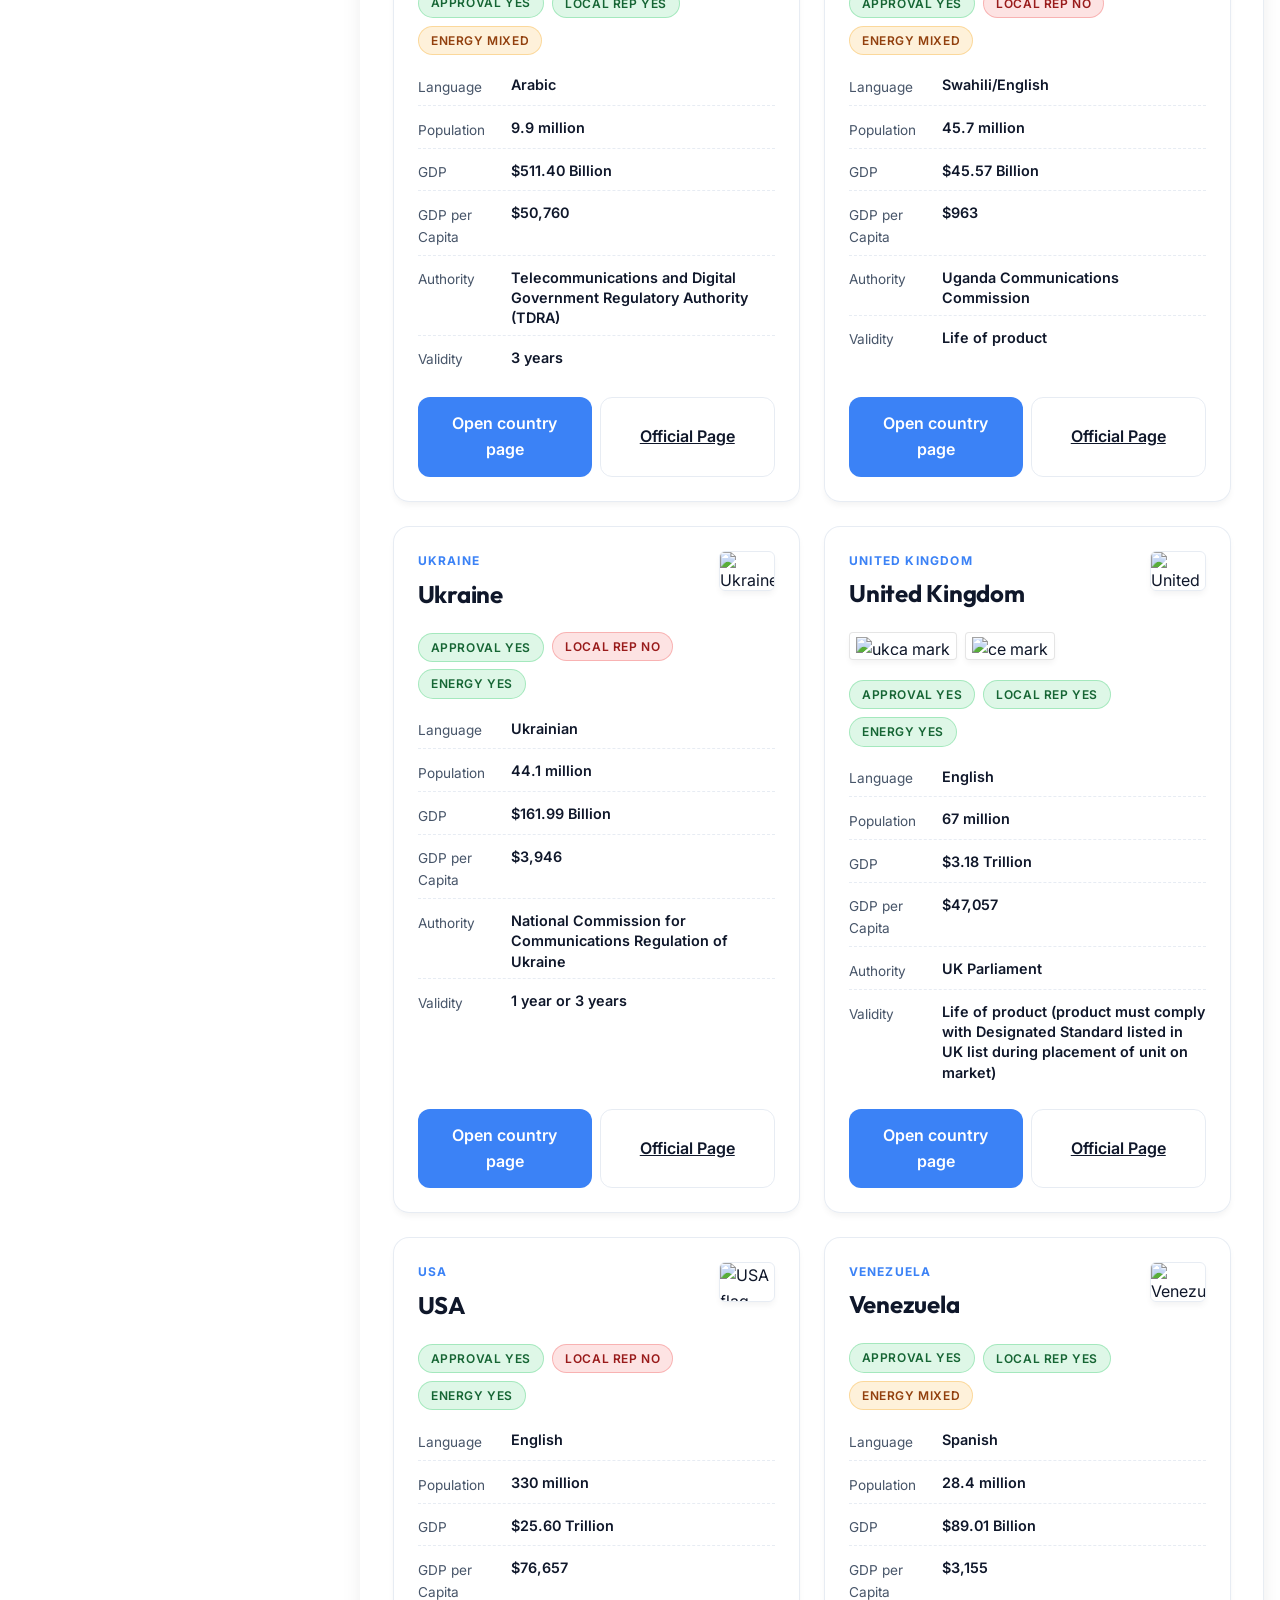
==== commit 8b4fae8c: "Introduce regulatory certification SVGs and badges to Country Cards" ====
--- a/docs/index.html
+++ b/docs/index.html
@@ -166,6 +166,7 @@
         </div>
         <img class="flag-image" alt="">
       </div>
+      <div class="card-marks"></div>
       <div class="chip-row"></div>
       <dl class="card-metadata">
         <div>
@@ -201,8 +202,8 @@
     </article>
   </template>
 
-  <script src="./data/country_compliance_database.js?v=20260419f"></script>
-  <script src="./app.js?v=20260419f" defer></script>
+  <script src="./data/country_compliance_database.js?v=20260419h"></script>
+  <script src="./app.js?v=20260419h" defer></script>
 </body>
 
 </html>
--- a/docs/styles.css
+++ b/docs/styles.css
@@ -397,6 +397,23 @@
   box-shadow: var(--shadow-sm);
 }
 
+.card-marks {
+  display: flex;
+  flex-wrap: wrap;
+  gap: 0.5rem;
+}
+
+.mark-badge {
+  height: 28px;
+  width: auto;
+  object-fit: contain;
+  background-color: rgba(255, 255, 255, 1);
+  padding: 4px 6px;
+  border-radius: 4px;
+  border: 1px solid rgba(0, 0, 0, 0.1);
+  box-shadow: var(--shadow-sm);
+}
+
 .chip-row {
   display: flex;
   flex-wrap: wrap;
